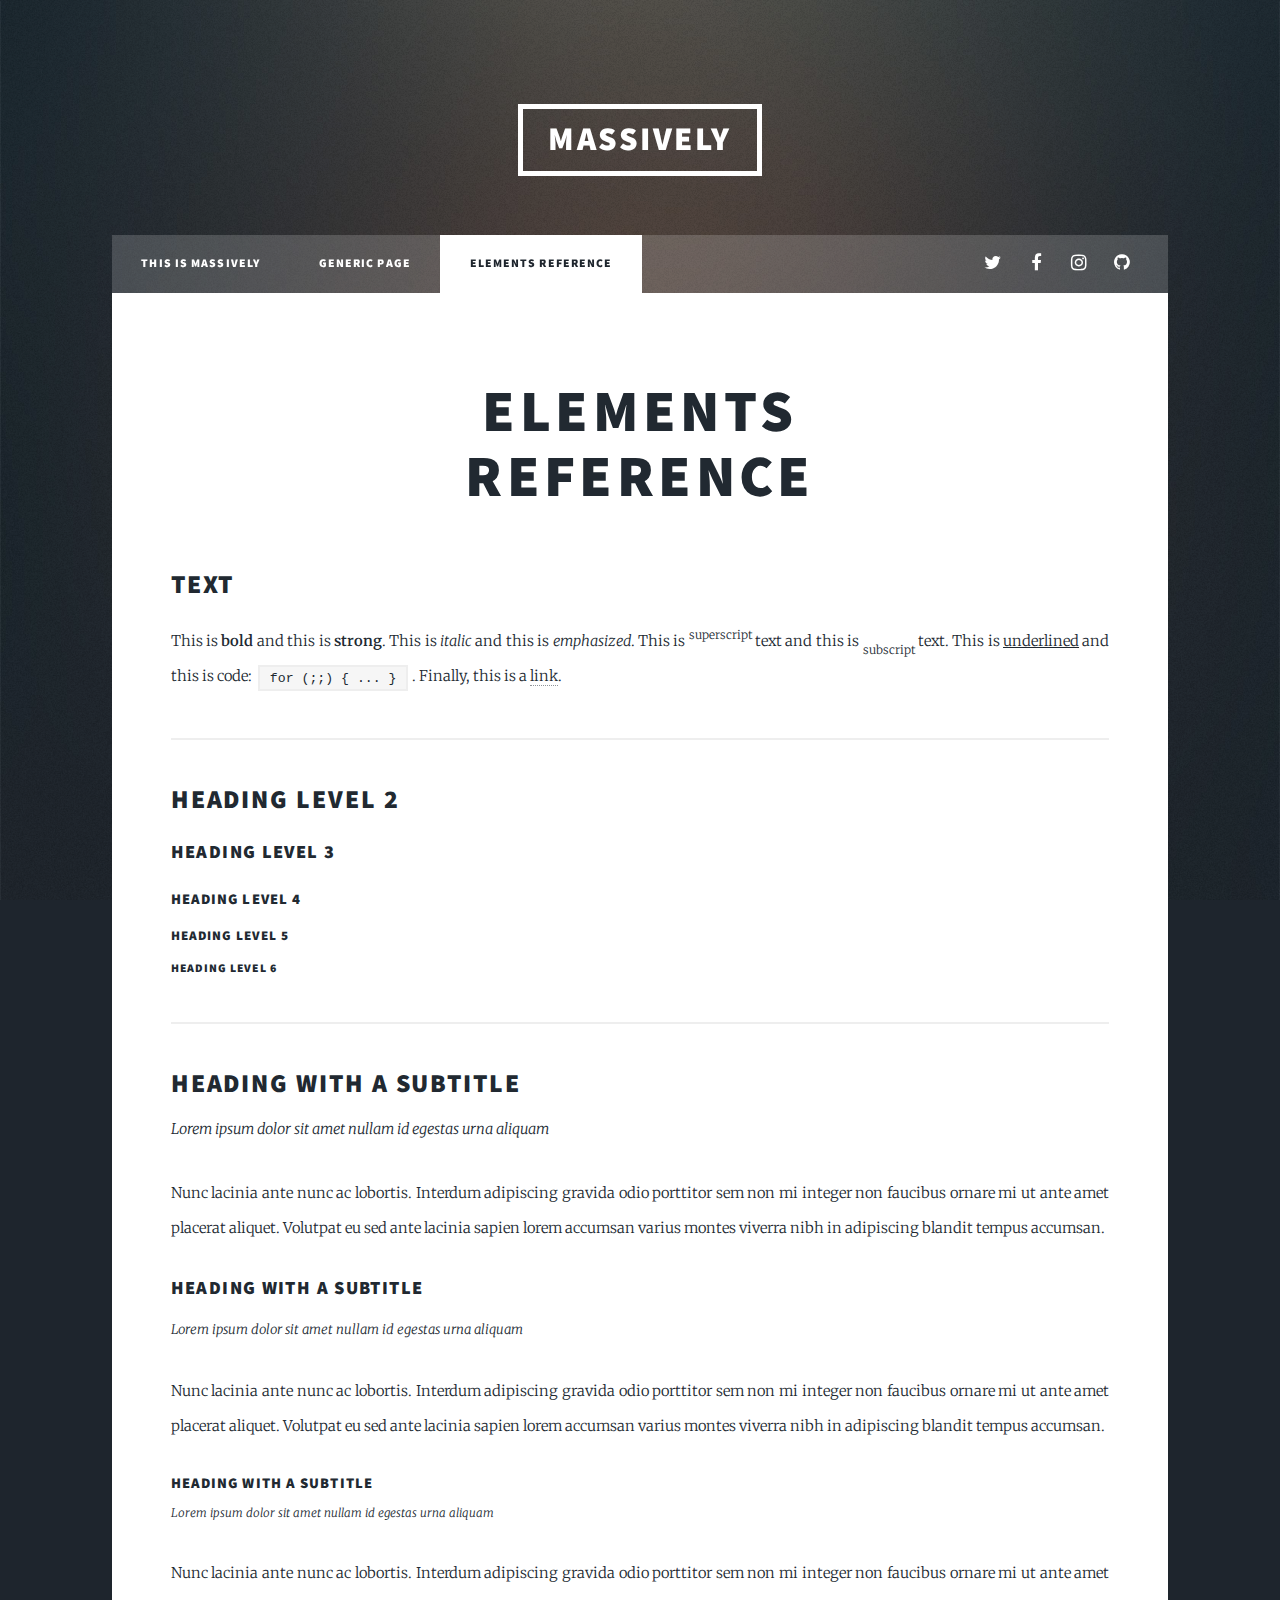
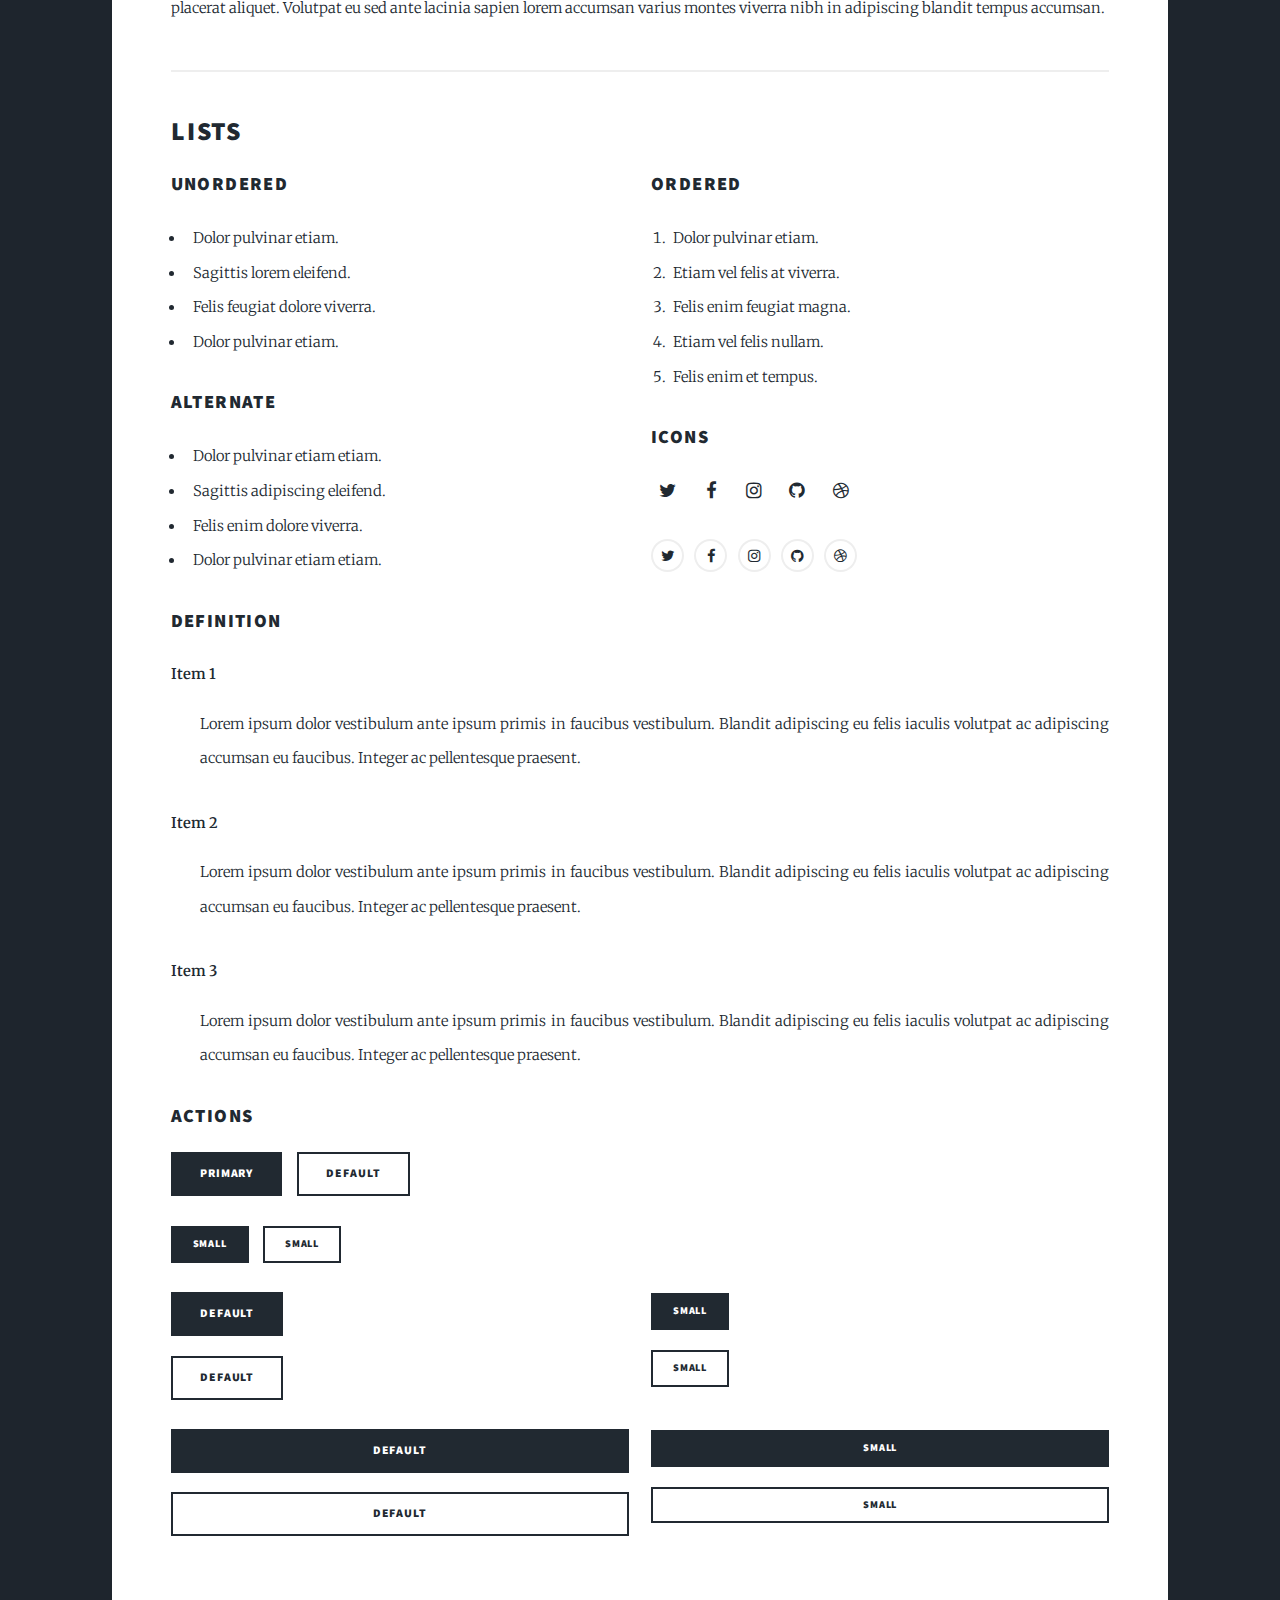
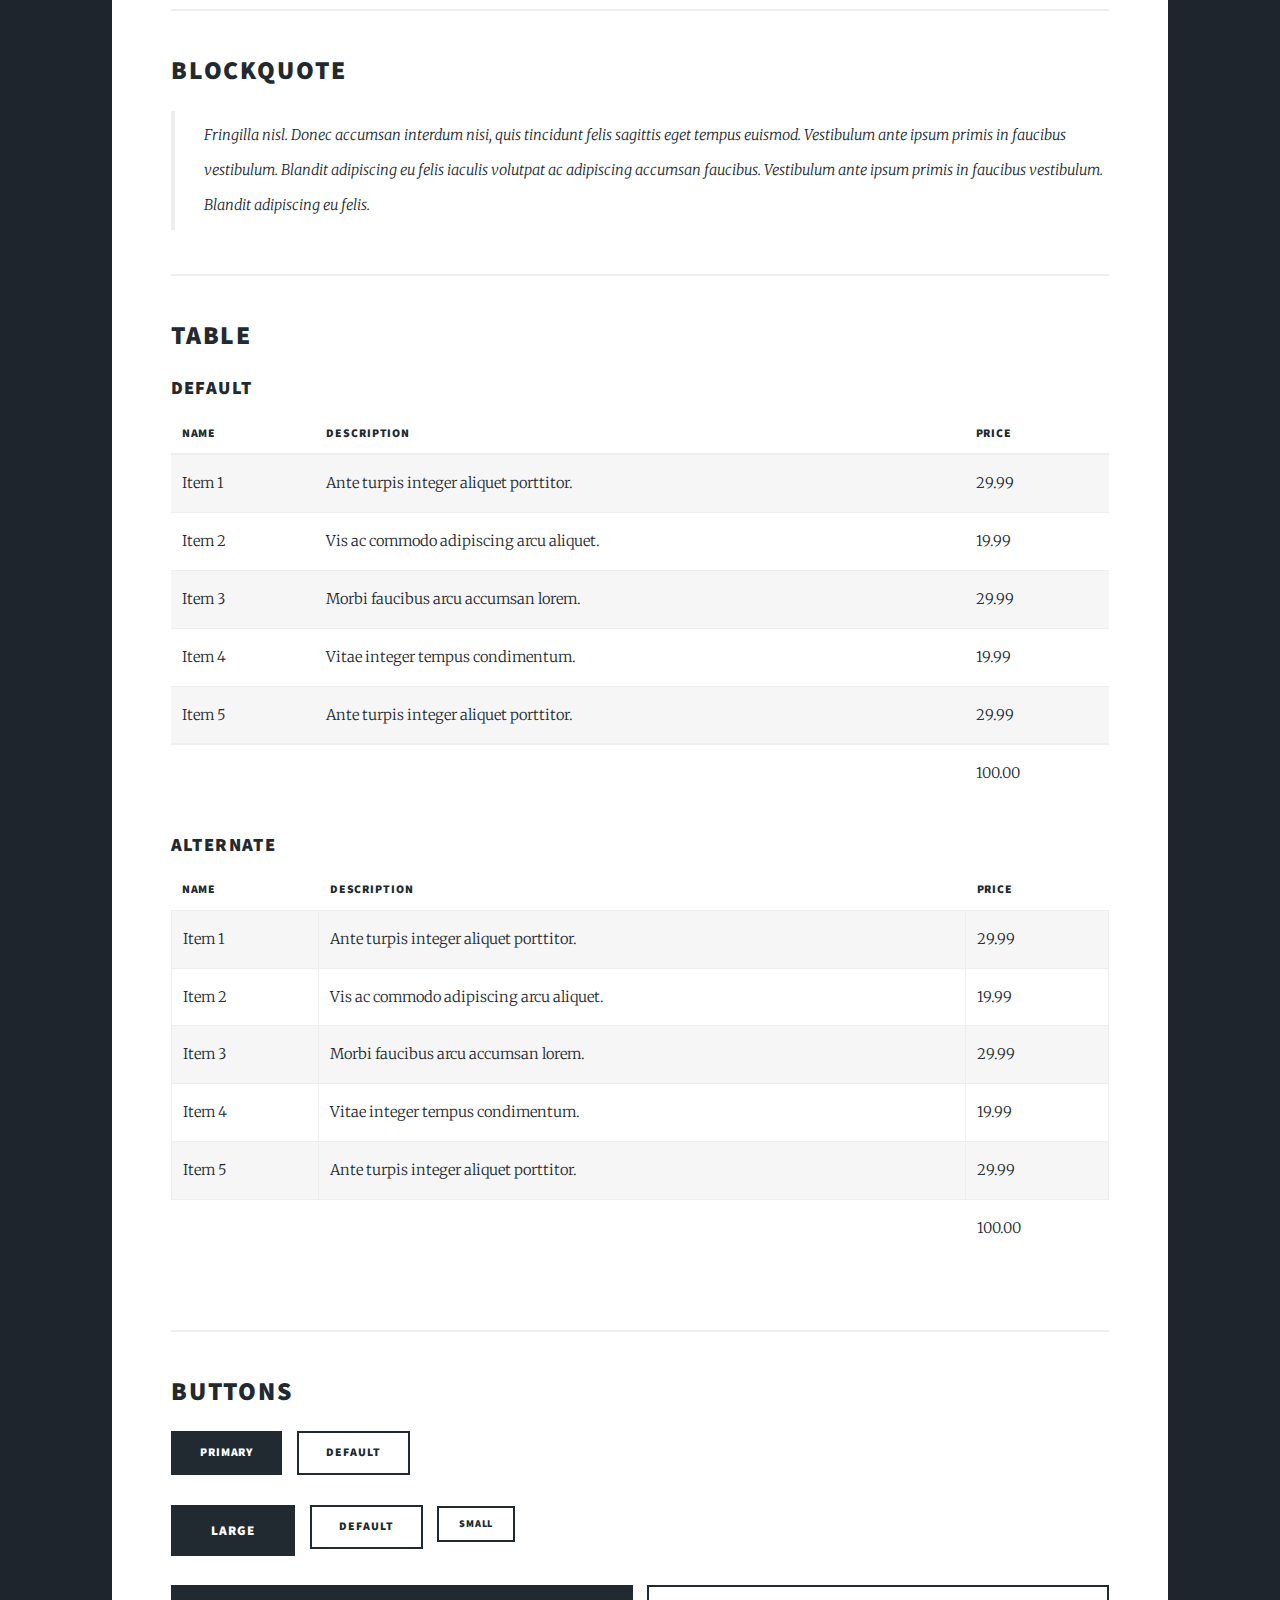
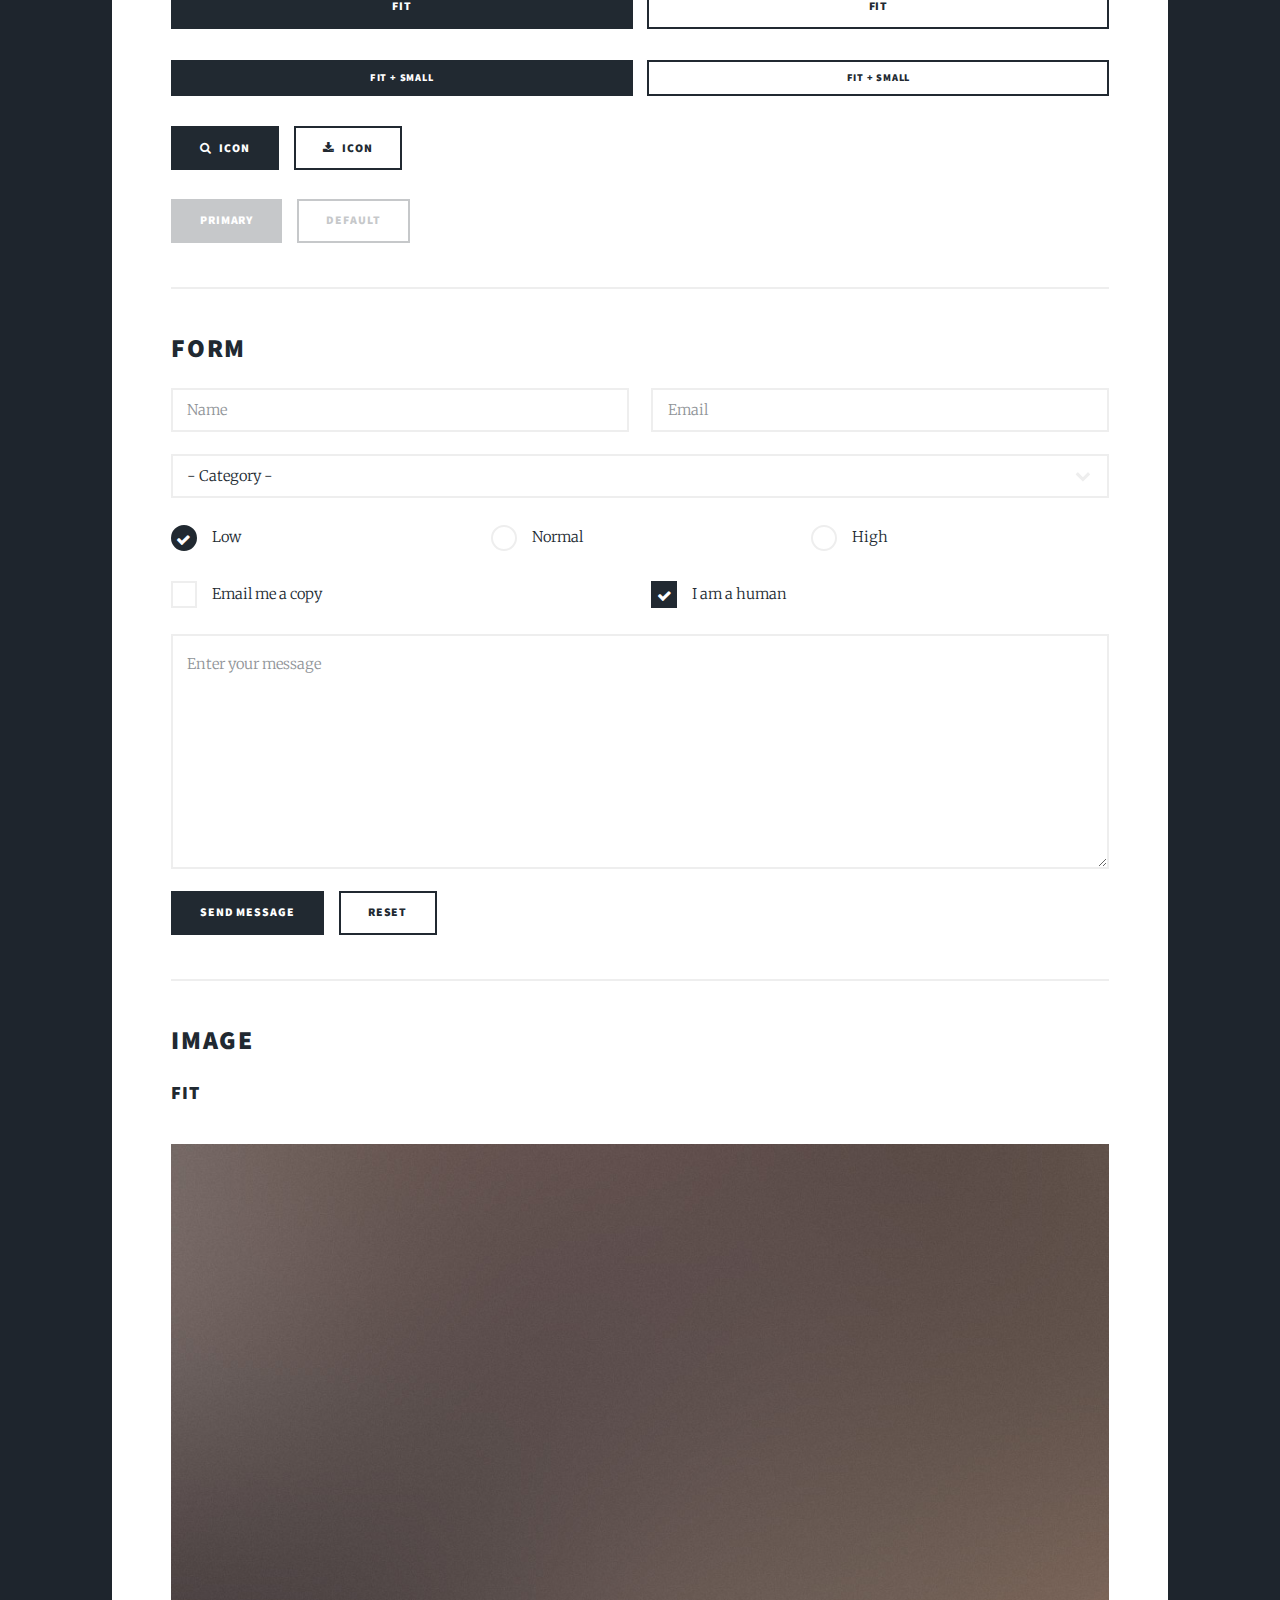
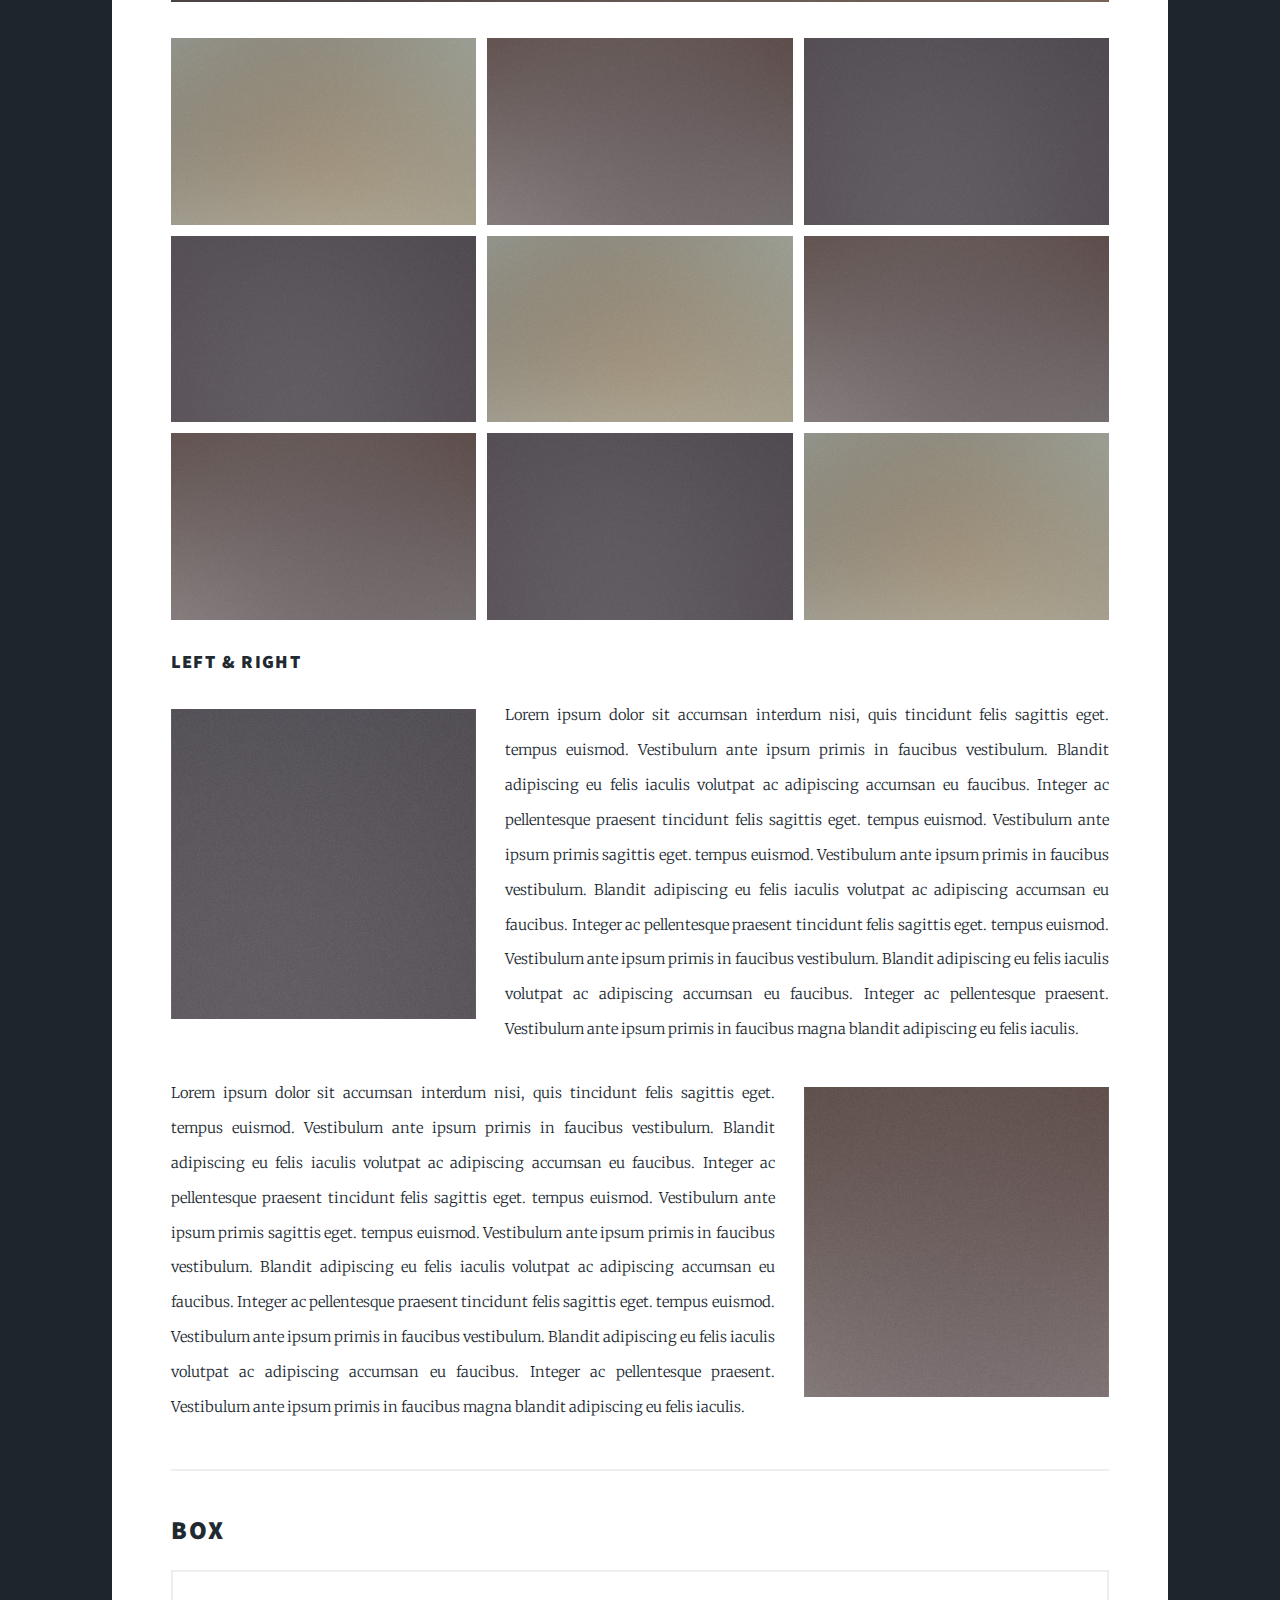
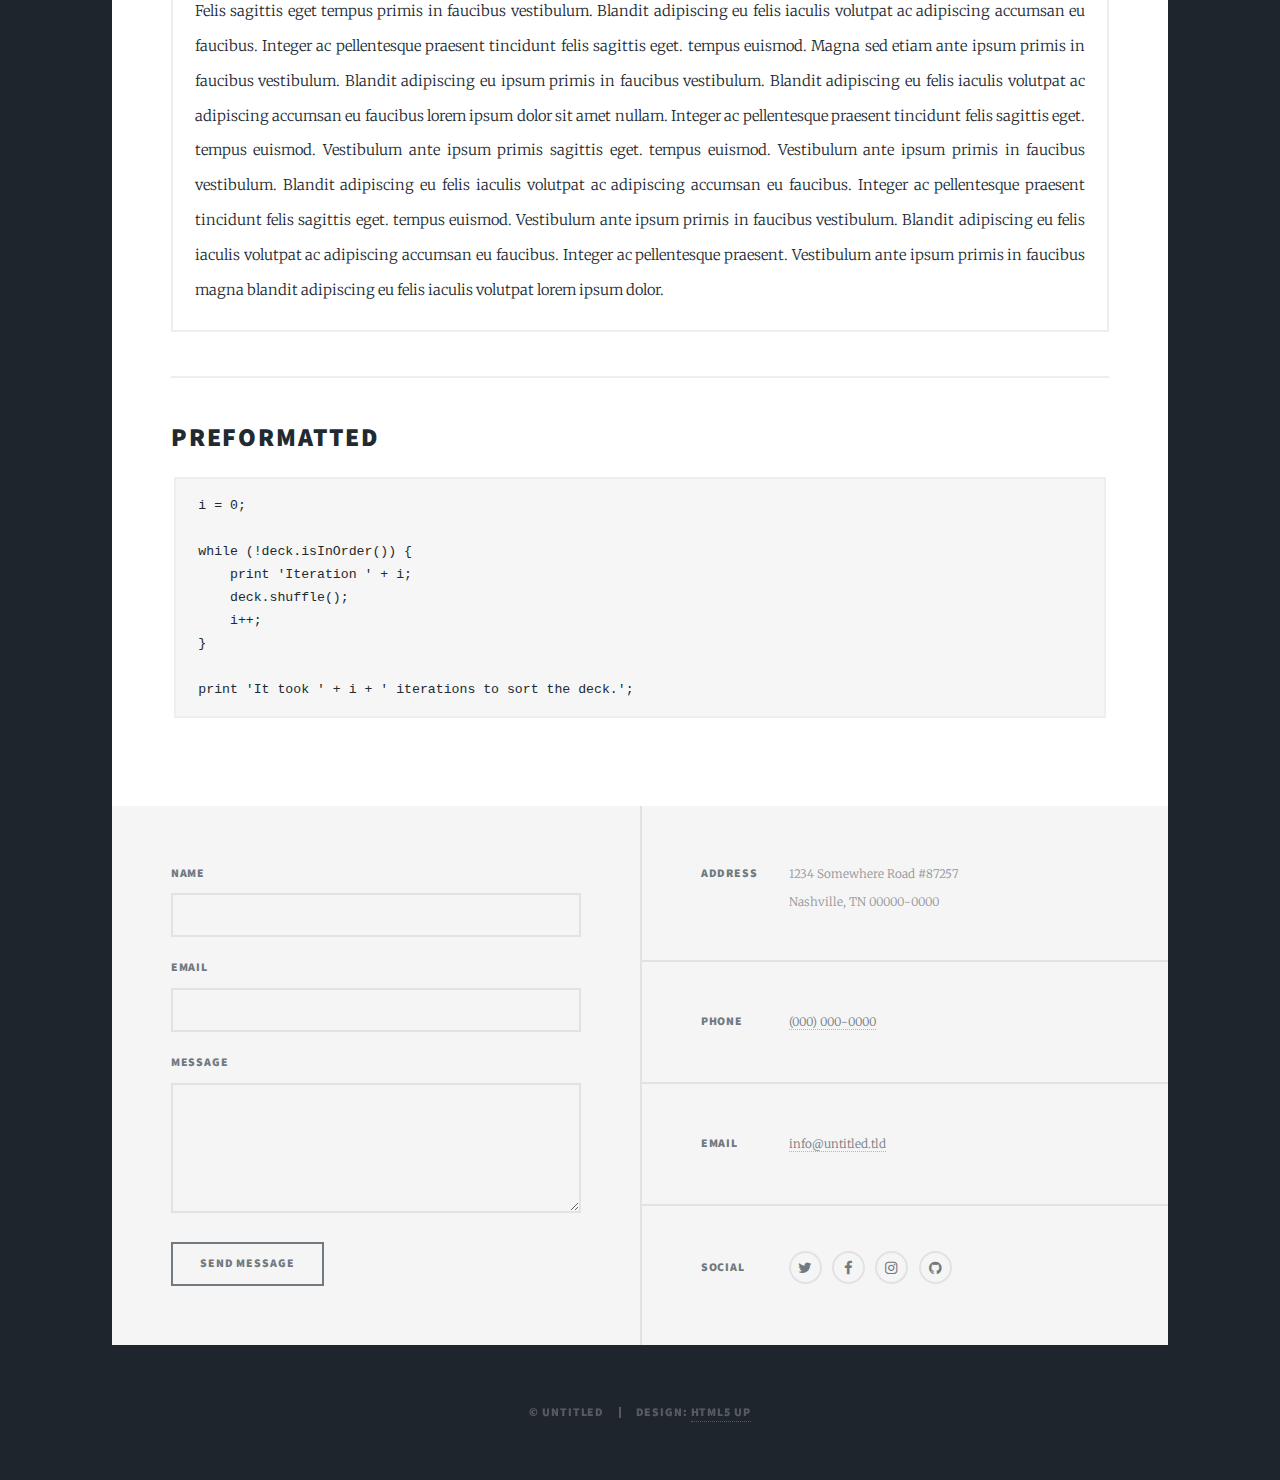
==== elements.html @ 12ef37c5 "Added template from html5up.net, removed unnecessary files." ====
<!DOCTYPE HTML>
<!--
	Massively by HTML5 UP
	html5up.net | @ajlkn
	Free for personal and commercial use under the CCA 3.0 license (html5up.net/license)
-->
<html>
	<head>
		<title>Elements Reference - Massively by HTML5 UP</title>
		<meta charset="utf-8" />
		<meta name="viewport" content="width=device-width, initial-scale=1, user-scalable=no" />
		<link rel="stylesheet" href="assets/css/main.css" />
		<noscript><link rel="stylesheet" href="assets/css/noscript.css" /></noscript>
	</head>
	<body class="is-preload">

		<!-- Wrapper -->
			<div id="wrapper">

				<!-- Header -->
					<header id="header">
						<a href="index.html" class="logo">Massively</a>
					</header>

				<!-- Nav -->
					<nav id="nav">
						<ul class="links">
							<li><a href="index.html">This is Massively</a></li>
							<li><a href="generic.html">Generic Page</a></li>
							<li class="active"><a href="elements.html">Elements Reference</a></li>
						</ul>
						<ul class="icons">
							<li><a href="#" class="icon fa-twitter"><span class="label">Twitter</span></a></li>
							<li><a href="#" class="icon fa-facebook"><span class="label">Facebook</span></a></li>
							<li><a href="#" class="icon fa-instagram"><span class="label">Instagram</span></a></li>
							<li><a href="#" class="icon fa-github"><span class="label">GitHub</span></a></li>
						</ul>
					</nav>

				<!-- Main -->
					<div id="main">

						<!-- Post -->
							<section class="post">
								<header class="major">
									<h1>Elements<br />
									Reference</h1>
								</header>

								<!-- Text stuff -->
									<h2>Text</h2>
									<p>This is <b>bold</b> and this is <strong>strong</strong>. This is <i>italic</i> and this is <em>emphasized</em>.
									This is <sup>superscript</sup> text and this is <sub>subscript</sub> text.
									This is <u>underlined</u> and this is code: <code>for (;;) { ... }</code>.
									Finally, this is a <a href="#">link</a>.</p>
									<hr />
									<h2>Heading Level 2</h2>
									<h3>Heading Level 3</h3>
									<h4>Heading Level 4</h4>
									<h5>Heading Level 5</h5>
									<h6>Heading Level 6</h6>
									<hr />
									<header>
										<h2>Heading with a Subtitle</h2>
										<p>Lorem ipsum dolor sit amet nullam id egestas urna aliquam</p>
									</header>
									<p>Nunc lacinia ante nunc ac lobortis. Interdum adipiscing gravida odio porttitor sem non mi integer non faucibus ornare mi ut ante amet placerat aliquet. Volutpat eu sed ante lacinia sapien lorem accumsan varius montes viverra nibh in adipiscing blandit tempus accumsan.</p>
									<header>
										<h3>Heading with a Subtitle</h3>
										<p>Lorem ipsum dolor sit amet nullam id egestas urna aliquam</p>
									</header>
									<p>Nunc lacinia ante nunc ac lobortis. Interdum adipiscing gravida odio porttitor sem non mi integer non faucibus ornare mi ut ante amet placerat aliquet. Volutpat eu sed ante lacinia sapien lorem accumsan varius montes viverra nibh in adipiscing blandit tempus accumsan.</p>
									<header>
										<h4>Heading with a Subtitle</h4>
										<p>Lorem ipsum dolor sit amet nullam id egestas urna aliquam</p>
									</header>
									<p>Nunc lacinia ante nunc ac lobortis. Interdum adipiscing gravida odio porttitor sem non mi integer non faucibus ornare mi ut ante amet placerat aliquet. Volutpat eu sed ante lacinia sapien lorem accumsan varius montes viverra nibh in adipiscing blandit tempus accumsan.</p>

									<hr />

								<!-- Lists -->
									<h2>Lists</h2>
									<div class="row">
										<div class="col-6 col-12-small">

											<h3>Unordered</h3>
											<ul>
												<li>Dolor pulvinar etiam.</li>
												<li>Sagittis lorem eleifend.</li>
												<li>Felis feugiat dolore viverra.</li>
												<li>Dolor pulvinar etiam.</li>
											</ul>

											<h3>Alternate</h3>
											<ul class="alt">
												<li>Dolor pulvinar etiam etiam.</li>
												<li>Sagittis adipiscing eleifend.</li>
												<li>Felis enim dolore viverra.</li>
												<li>Dolor pulvinar etiam etiam.</li>
											</ul>

										</div>
										<div class="col-6 col-12-small">

											<h3>Ordered</h3>
											<ol>
												<li>Dolor pulvinar etiam.</li>
												<li>Etiam vel felis at viverra.</li>
												<li>Felis enim feugiat magna.</li>
												<li>Etiam vel felis nullam.</li>
												<li>Felis enim et tempus.</li>
											</ol>

											<h3>Icons</h3>
											<ul class="icons">
												<li><a href="#" class="icon fa-twitter"><span class="label">Twitter</span></a></li>
												<li><a href="#" class="icon fa-facebook"><span class="label">Facebook</span></a></li>
												<li><a href="#" class="icon fa-instagram"><span class="label">Instagram</span></a></li>
												<li><a href="#" class="icon fa-github"><span class="label">Github</span></a></li>
												<li><a href="#" class="icon fa-dribbble"><span class="label">Dribbble</span></a></li>
											</ul>
											<ul class="icons alt">
												<li><a href="#" class="icon alt fa-twitter"><span class="label">Twitter</span></a></li>
												<li><a href="#" class="icon alt fa-facebook"><span class="label">Facebook</span></a></li>
												<li><a href="#" class="icon alt fa-instagram"><span class="label">Instagram</span></a></li>
												<li><a href="#" class="icon alt fa-github"><span class="label">Github</span></a></li>
												<li><a href="#" class="icon alt fa-dribbble"><span class="label">Dribbble</span></a></li>
											</ul>

										</div>
									</div>
									<h3>Definition</h3>
									<dl>
										<dt>Item 1</dt>
										<dd>
											<p>Lorem ipsum dolor vestibulum ante ipsum primis in faucibus vestibulum. Blandit adipiscing eu felis iaculis volutpat ac adipiscing accumsan eu faucibus. Integer ac pellentesque praesent.</p>
										</dd>
										<dt>Item 2</dt>
										<dd>
											<p>Lorem ipsum dolor vestibulum ante ipsum primis in faucibus vestibulum. Blandit adipiscing eu felis iaculis volutpat ac adipiscing accumsan eu faucibus. Integer ac pellentesque praesent.</p>
										</dd>
										<dt>Item 3</dt>
										<dd>
											<p>Lorem ipsum dolor vestibulum ante ipsum primis in faucibus vestibulum. Blandit adipiscing eu felis iaculis volutpat ac adipiscing accumsan eu faucibus. Integer ac pellentesque praesent.</p>
										</dd>
									</dl>

									<h3>Actions</h3>
									<ul class="actions">
										<li><a href="#" class="button primary">Primary</a></li>
										<li><a href="#" class="button">Default</a></li>
									</ul>
									<ul class="actions small">
										<li><a href="#" class="button primary small">Small</a></li>
										<li><a href="#" class="button small">Small</a></li>
									</ul>
									<div class="row">
										<div class="col-6 col-12-small">
											<ul class="actions stacked">
												<li><a href="#" class="button primary">Default</a></li>
												<li><a href="#" class="button">Default</a></li>
											</ul>
										</div>
										<div class="col-6 col-12-small">
											<ul class="actions stacked">
												<li><a href="#" class="button primary small">Small</a></li>
												<li><a href="#" class="button small">Small</a></li>
											</ul>
										</div>
									</div>
									<div class="row">
										<div class="col-6 col-12-small">
											<ul class="actions stacked">
												<li><a href="#" class="button primary fit">Default</a></li>
												<li><a href="#" class="button fit">Default</a></li>
											</ul>
										</div>
										<div class="col-6 col-12-small">
											<ul class="actions stacked">
												<li><a href="#" class="button primary small fit">Small</a></li>
												<li><a href="#" class="button small fit">Small</a></li>
											</ul>
										</div>
									</div>

									<hr />

								<!-- Blockquote -->
									<h2>Blockquote</h2>
									<blockquote>Fringilla nisl. Donec accumsan interdum nisi, quis tincidunt felis sagittis eget tempus euismod. Vestibulum ante ipsum primis in faucibus vestibulum. Blandit adipiscing eu felis iaculis volutpat ac adipiscing accumsan faucibus. Vestibulum ante ipsum primis in faucibus vestibulum. Blandit adipiscing eu felis.</blockquote>

									<hr />

								<!-- Table -->
									<h2>Table</h2>

									<h3>Default</h3>
									<div class="table-wrapper">
										<table>
											<thead>
												<tr>
													<th>Name</th>
													<th>Description</th>
													<th>Price</th>
												</tr>
											</thead>
											<tbody>
												<tr>
													<td>Item 1</td>
													<td>Ante turpis integer aliquet porttitor.</td>
													<td>29.99</td>
												</tr>
												<tr>
													<td>Item 2</td>
													<td>Vis ac commodo adipiscing arcu aliquet.</td>
													<td>19.99</td>
												</tr>
												<tr>
													<td>Item 3</td>
													<td> Morbi faucibus arcu accumsan lorem.</td>
													<td>29.99</td>
												</tr>
												<tr>
													<td>Item 4</td>
													<td>Vitae integer tempus condimentum.</td>
													<td>19.99</td>
												</tr>
												<tr>
													<td>Item 5</td>
													<td>Ante turpis integer aliquet porttitor.</td>
													<td>29.99</td>
												</tr>
											</tbody>
											<tfoot>
												<tr>
													<td colspan="2"></td>
													<td>100.00</td>
												</tr>
											</tfoot>
										</table>
									</div>

									<h3>Alternate</h3>
									<div class="table-wrapper">
										<table class="alt">
											<thead>
												<tr>
													<th>Name</th>
													<th>Description</th>
													<th>Price</th>
												</tr>
											</thead>
											<tbody>
												<tr>
													<td>Item 1</td>
													<td>Ante turpis integer aliquet porttitor.</td>
													<td>29.99</td>
												</tr>
												<tr>
													<td>Item 2</td>
													<td>Vis ac commodo adipiscing arcu aliquet.</td>
													<td>19.99</td>
												</tr>
												<tr>
													<td>Item 3</td>
													<td> Morbi faucibus arcu accumsan lorem.</td>
													<td>29.99</td>
												</tr>
												<tr>
													<td>Item 4</td>
													<td>Vitae integer tempus condimentum.</td>
													<td>19.99</td>
												</tr>
												<tr>
													<td>Item 5</td>
													<td>Ante turpis integer aliquet porttitor.</td>
													<td>29.99</td>
												</tr>
											</tbody>
											<tfoot>
												<tr>
													<td colspan="2"></td>
													<td>100.00</td>
												</tr>
											</tfoot>
										</table>
									</div>

									<hr />

								<!-- Buttons -->
									<h2>Buttons</h2>
									<ul class="actions">
										<li><a href="#" class="button primary">Primary</a></li>
										<li><a href="#" class="button">Default</a></li>
									</ul>
									<ul class="actions">
										<li><a href="#" class="button primary large">Large</a></li>
										<li><a href="#" class="button">Default</a></li>
										<li><a href="#" class="button small">Small</a></li>
									</ul>
									<ul class="actions fit">
										<li><a href="#" class="button primary fit">Fit</a></li>
										<li><a href="#" class="button fit">Fit</a></li>
									</ul>
									<ul class="actions fit small">
										<li><a href="#" class="button primary fit small">Fit + Small</a></li>
										<li><a href="#" class="button fit small">Fit + Small</a></li>
									</ul>
									<ul class="actions">
										<li><a href="#" class="button primary icon fa-search">Icon</a></li>
										<li><a href="#" class="button icon fa-download">Icon</a></li>
									</ul>
									<ul class="actions">
										<li><span class="button primary disabled">Primary</span></li>
										<li><span class="button disabled">Default</span></li>
									</ul>

									<hr />

								<!-- Form -->
									<h2>Form</h2>

									<form method="post" action="#">
										<div class="row gtr-uniform">
											<div class="col-6 col-12-xsmall">
												<input type="text" name="demo-name" id="demo-name" value="" placeholder="Name" />
											</div>
											<div class="col-6 col-12-xsmall">
												<input type="email" name="demo-email" id="demo-email" value="" placeholder="Email" />
											</div>
											<!-- Break -->
											<div class="col-12">
												<select name="demo-category" id="demo-category">
													<option value="">- Category -</option>
													<option value="1">Manufacturing</option>
													<option value="1">Shipping</option>
													<option value="1">Administration</option>
													<option value="1">Human Resources</option>
												</select>
											</div>
											<!-- Break -->
											<div class="col-4 col-12-small">
												<input type="radio" id="demo-priority-low" name="demo-priority" checked>
												<label for="demo-priority-low">Low</label>
											</div>
											<div class="col-4 col-12-small">
												<input type="radio" id="demo-priority-normal" name="demo-priority">
												<label for="demo-priority-normal">Normal</label>
											</div>
											<div class="col-4 col-12-small">
												<input type="radio" id="demo-priority-high" name="demo-priority">
												<label for="demo-priority-high">High</label>
											</div>
											<!-- Break -->
											<div class="col-6 col-12-small">
												<input type="checkbox" id="demo-copy" name="demo-copy">
												<label for="demo-copy">Email me a copy</label>
											</div>
											<div class="col-6 col-12-small">
												<input type="checkbox" id="demo-human" name="demo-human" checked>
												<label for="demo-human">I am a human</label>
											</div>
											<!-- Break -->
											<div class="col-12">
												<textarea name="demo-message" id="demo-message" placeholder="Enter your message" rows="6"></textarea>
											</div>
											<!-- Break -->
											<div class="col-12">
												<ul class="actions">
													<li><input type="submit" value="Send Message" class="primary" /></li>
													<li><input type="reset" value="Reset" /></li>
												</ul>
											</div>
										</div>
									</form>

									<hr />

								<!-- Image -->
									<h2>Image</h2>

									<h3>Fit</h3>
									<span class="image fit"><img src="images/pic01.jpg" alt="" /></span>
									<div class="box alt">
										<div class="row gtr-50 gtr-uniform">
											<div class="col-4"><span class="image fit"><img src="images/pic02.jpg" alt="" /></span></div>
											<div class="col-4"><span class="image fit"><img src="images/pic03.jpg" alt="" /></span></div>
											<div class="col-4"><span class="image fit"><img src="images/pic04.jpg" alt="" /></span></div>
											<!-- Break -->
											<div class="col-4"><span class="image fit"><img src="images/pic04.jpg" alt="" /></span></div>
											<div class="col-4"><span class="image fit"><img src="images/pic02.jpg" alt="" /></span></div>
											<div class="col-4"><span class="image fit"><img src="images/pic03.jpg" alt="" /></span></div>
											<!-- Break -->
											<div class="col-4"><span class="image fit"><img src="images/pic03.jpg" alt="" /></span></div>
											<div class="col-4"><span class="image fit"><img src="images/pic04.jpg" alt="" /></span></div>
											<div class="col-4"><span class="image fit"><img src="images/pic02.jpg" alt="" /></span></div>
										</div>
									</div>

									<h3>Left &amp; Right</h3>
									<p><span class="image left"><img src="images/pic08.jpg" alt="" /></span>Lorem ipsum dolor sit accumsan interdum nisi, quis tincidunt felis sagittis eget. tempus euismod. Vestibulum ante ipsum primis in faucibus vestibulum. Blandit adipiscing eu felis iaculis volutpat ac adipiscing accumsan eu faucibus. Integer ac pellentesque praesent tincidunt felis sagittis eget. tempus euismod. Vestibulum ante ipsum primis sagittis eget. tempus euismod. Vestibulum ante ipsum primis in faucibus vestibulum. Blandit adipiscing eu felis iaculis volutpat ac adipiscing accumsan eu faucibus. Integer ac pellentesque praesent tincidunt felis sagittis eget. tempus euismod. Vestibulum ante ipsum primis in faucibus vestibulum. Blandit adipiscing eu felis iaculis volutpat ac adipiscing accumsan eu faucibus. Integer ac pellentesque praesent. Vestibulum ante ipsum primis in faucibus magna blandit adipiscing eu felis iaculis.</p>
									<p><span class="image right"><img src="images/pic09.jpg" alt="" /></span>Lorem ipsum dolor sit accumsan interdum nisi, quis tincidunt felis sagittis eget. tempus euismod. Vestibulum ante ipsum primis in faucibus vestibulum. Blandit adipiscing eu felis iaculis volutpat ac adipiscing accumsan eu faucibus. Integer ac pellentesque praesent tincidunt felis sagittis eget. tempus euismod. Vestibulum ante ipsum primis sagittis eget. tempus euismod. Vestibulum ante ipsum primis in faucibus vestibulum. Blandit adipiscing eu felis iaculis volutpat ac adipiscing accumsan eu faucibus. Integer ac pellentesque praesent tincidunt felis sagittis eget. tempus euismod. Vestibulum ante ipsum primis in faucibus vestibulum. Blandit adipiscing eu felis iaculis volutpat ac adipiscing accumsan eu faucibus. Integer ac pellentesque praesent. Vestibulum ante ipsum primis in faucibus magna blandit adipiscing eu felis iaculis.</p>

									<hr />

								<!-- Box -->
									<h2>Box</h2>
									<div class="box">
										<p>Felis sagittis eget tempus primis in faucibus vestibulum. Blandit adipiscing eu felis iaculis volutpat ac adipiscing accumsan eu faucibus. Integer ac pellentesque praesent tincidunt felis sagittis eget. tempus euismod. Magna sed etiam ante ipsum primis in faucibus vestibulum. Blandit adipiscing eu ipsum primis in faucibus vestibulum. Blandit adipiscing eu felis iaculis volutpat ac adipiscing accumsan eu faucibus lorem ipsum dolor sit amet nullam. Integer ac pellentesque praesent tincidunt felis sagittis eget. tempus euismod. Vestibulum ante ipsum primis sagittis eget. tempus euismod. Vestibulum ante ipsum primis in faucibus vestibulum. Blandit adipiscing eu felis iaculis volutpat ac adipiscing accumsan eu faucibus. Integer ac pellentesque praesent tincidunt felis sagittis eget. tempus euismod. Vestibulum ante ipsum primis in faucibus vestibulum. Blandit adipiscing eu felis iaculis volutpat ac adipiscing accumsan eu faucibus. Integer ac pellentesque praesent. Vestibulum ante ipsum primis in faucibus magna blandit adipiscing eu felis iaculis volutpat lorem ipsum dolor.</p>
									</div>

									<hr />

								<!-- Preformatted Code -->
									<h2>Preformatted</h2>
									<pre><code>i = 0;

while (!deck.isInOrder()) {
    print 'Iteration ' + i;
    deck.shuffle();
    i++;
}

print 'It took ' + i + ' iterations to sort the deck.';
</code></pre>

							</section>

					</div>

				<!-- Footer -->
					<footer id="footer">
						<section>
							<form method="post" action="#">
								<div class="fields">
									<div class="field">
										<label for="name">Name</label>
										<input type="text" name="name" id="name" />
									</div>
									<div class="field">
										<label for="email">Email</label>
										<input type="text" name="email" id="email" />
									</div>
									<div class="field">
										<label for="message">Message</label>
										<textarea name="message" id="message" rows="3"></textarea>
									</div>
								</div>
								<ul class="actions">
									<li><input type="submit" value="Send Message" /></li>
								</ul>
							</form>
						</section>
						<section class="split contact">
							<section class="alt">
								<h3>Address</h3>
								<p>1234 Somewhere Road #87257<br />
								Nashville, TN 00000-0000</p>
							</section>
							<section>
								<h3>Phone</h3>
								<p><a href="#">(000) 000-0000</a></p>
							</section>
							<section>
								<h3>Email</h3>
								<p><a href="#">info@untitled.tld</a></p>
							</section>
							<section>
								<h3>Social</h3>
								<ul class="icons alt">
									<li><a href="#" class="icon alt fa-twitter"><span class="label">Twitter</span></a></li>
									<li><a href="#" class="icon alt fa-facebook"><span class="label">Facebook</span></a></li>
									<li><a href="#" class="icon alt fa-instagram"><span class="label">Instagram</span></a></li>
									<li><a href="#" class="icon alt fa-github"><span class="label">GitHub</span></a></li>
								</ul>
							</section>
						</section>
					</footer>

				<!-- Copyright -->
					<div id="copyright">
						<ul><li>&copy; Untitled</li><li>Design: <a href="https://html5up.net">HTML5 UP</a></li></ul>
					</div>

			</div>

		<!-- Scripts -->
			<script src="assets/js/jquery.min.js"></script>
			<script src="assets/js/jquery.scrollex.min.js"></script>
			<script src="assets/js/jquery.scrolly.min.js"></script>
			<script src="assets/js/browser.min.js"></script>
			<script src="assets/js/breakpoints.min.js"></script>
			<script src="assets/js/util.js"></script>
			<script src="assets/js/main.js"></script>

	</body>
</html>
---- assets/css/main.css ----
@import url(font-awesome.min.css);
@import url("https://fonts.googleapis.com/css?family=Merriweather:300,700,300italic,700italic|Source+Sans+Pro:900");

/*
	Massively by HTML5 UP
	html5up.net | @ajlkn
	Free for personal and commercial use under the CCA 3.0 license (html5up.net/license)
*/

html, body, div, span, applet, object,
iframe, h1, h2, h3, h4, h5, h6, p, blockquote,
pre, a, abbr, acronym, address, big, cite,
code, del, dfn, em, img, ins, kbd, q, s, samp,
small, strike, strong, sub, sup, tt, var, b,
u, i, center, dl, dt, dd, ol, ul, li, fieldset,
form, label, legend, table, caption, tbody,
tfoot, thead, tr, th, td, article, aside,
canvas, details, embed, figure, figcaption,
footer, header, hgroup, menu, nav, output, ruby,
section, summary, time, mark, audio, video {
	margin: 0;
	padding: 0;
	border: 0;
	font-size: 100%;
	font: inherit;
	vertical-align: baseline;}

article, aside, details, figcaption, figure,
footer, header, hgroup, menu, nav, section {
	display: block;}

body {
	line-height: 1;
}

ol, ul {
	list-style: none;
}

blockquote, q {
	quotes: none;
}

	blockquote:before, blockquote:after, q:before, q:after {
		content: '';
		content: none;
	}

table {
	border-collapse: collapse;
	border-spacing: 0;
}

body {
	-webkit-text-size-adjust: none;
}

mark {
	background-color: transparent;
	color: inherit;
}

input::-moz-focus-inner {
	border: 0;
	padding: 0;
}

input, select, textarea {
	-moz-appearance: none;
	-webkit-appearance: none;
	-ms-appearance: none;
	appearance: none;
}

/* Basic */

	@-ms-viewport {
		width: device-width;
	}

	body {
		-ms-overflow-style: scrollbar;
	}

	@media screen and (max-width: 480px) {

		html, body {
			min-width: 320px;
		}

	}

	html {
		box-sizing: border-box;
	}

	*, *:before, *:after {
		box-sizing: inherit;
	}

	body {
		background-color: #1e252d;
	}

		body.is-preload *, body.is-preload *:before, body.is-preload *:after {
			-moz-animation: none !important;
			-webkit-animation: none !important;
			-ms-animation: none !important;
			animation: none !important;
			-moz-transition: none !important;
			-webkit-transition: none !important;
			-ms-transition: none !important;
			transition: none !important;
		}

/* Type */

	html {
		font-size: 16pt;
	}

		@media screen and (max-width: 1680px) {

			html {
				font-size: 12pt;
			}

		}

		@media screen and (max-width: 1280px) {

			html {
				font-size: 11pt;
			}

		}

		@media screen and (max-width: 360px) {

			html {
				font-size: 10pt;
			}

		}

	body {
		color: #212931;
	}

	body, input, select, textarea {
		font-family: "Merriweather", Georgia, serif;
		font-weight: 300;
		font-size: 1rem;
		line-height: 2.375;
	}

	a {
		-moz-transition: color 0.2s ease-in-out, background-color 0.2s ease-in-out, border-color 0.2s ease-in-out, box-shadow 0.2s ease-in-out;
		-webkit-transition: color 0.2s ease-in-out, background-color 0.2s ease-in-out, border-color 0.2s ease-in-out, box-shadow 0.2s ease-in-out;
		-ms-transition: color 0.2s ease-in-out, background-color 0.2s ease-in-out, border-color 0.2s ease-in-out, box-shadow 0.2s ease-in-out;
		transition: color 0.2s ease-in-out, background-color 0.2s ease-in-out, border-color 0.2s ease-in-out, box-shadow 0.2s ease-in-out;
		border-bottom: dotted 1px;
		text-decoration: none;
	}

		a:hover {
			border-bottom-color: transparent;
		}

	strong, b {
		font-weight: 600;
	}

	em, i {
		font-style: italic;
	}

	p {
		text-align: justify;
		margin: 0 0 2rem 0;
	}

	h1, h2, h3, h4, h5, h6 {
		font-family: "Source Sans Pro", Helvetica, sans-serif;
		font-weight: 900;
		line-height: 1.5;
		letter-spacing: 0.075em;
		text-transform: uppercase;
		margin: 0 0 1rem 0;
	}

		h1 a, h2 a, h3 a, h4 a, h5 a, h6 a {
			border-bottom: 0;
			color: inherit;
			text-decoration: none;
		}

	h1 {
		font-size: 4rem;
		line-height: 1.1;
		margin: 0 0 2rem 0;
	}

	h2 {
		font-size: 1.75rem;
		line-height: 1.3;
		margin: 0 0 1.5rem 0;
	}

	h3 {
		font-size: 1.25rem;
		margin: 0 0 1.5rem 0;
	}

	h4 {
		font-size: 1rem;
	}

	h5 {
		font-size: 0.9rem;
	}

	h6 {
		font-size: 0.8rem;
	}

	sub {
		font-size: 0.8rem;
		position: relative;
		top: 0.5rem;
	}

	sup {
		font-size: 0.8rem;
		position: relative;
		top: -0.5rem;
	}

	blockquote {
		border-left: solid 4px;
		font-style: italic;
		margin: 0 0 2rem 0;
		padding: 0.5rem 0 0.5rem 2rem;
	}

	code {
		border: solid 2px;
		font-family: "Courier New", monospace;
		font-size: 0.9rem;
		margin: 0 0.25rem;
		padding: 0.25rem 0.65rem;
	}

	pre {
		-webkit-overflow-scrolling: touch;
		font-family: "Courier New", monospace;
		font-size: 0.9rem;
		margin: 0 0 2rem 0;
	}

		pre code {
			display: block;
			line-height: 1.75;
			padding: 1rem 1.5rem;
			overflow-x: auto;
		}

	hr {
		border: 0;
		border-bottom: solid 2px;
		margin: 3rem 0;
	}

		hr.major {
			margin: 5rem 0;
		}

	.align-left {
		text-align: left;
	}

	.align-center {
		text-align: center;
	}

	.align-right {
		text-align: right;
	}

	input, select, textarea {
		color: #212931;
	}

	a {
		color: #212931;
		border-bottom-color: rgba(33, 41, 49, 0.5);
	}

		a:hover {
			border-bottom-color: transparent;
			color: #18bfef !important;
		}

	strong, b {
		color: #212931;
	}

	h1, h2, h3, h4, h5, h6 {
		color: #212931;
	}

	blockquote {
		border-left-color: #eeeeee;
	}

	code {
		background: rgba(220, 220, 220, 0.25);
		border-color: #eeeeee;
	}

	hr {
		border-bottom-color: #eeeeee;
	}

/* Row */

	.row {
		display: flex;
		flex-wrap: wrap;
		box-sizing: border-box;
		align-items: stretch;
	}

		.row > * {
			box-sizing: border-box;
		}

		.row.gtr-uniform > * > :last-child {
			margin-bottom: 0;
		}

		.row.aln-left {
			justify-content: flex-start;
		}

		.row.aln-center {
			justify-content: center;
		}

		.row.aln-right {
			justify-content: flex-end;
		}

		.row.aln-top {
			align-items: flex-start;
		}

		.row.aln-middle {
			align-items: center;
		}

		.row.aln-bottom {
			align-items: flex-end;
		}

		.row > .imp {
			order: -1;
		}

		.row > .col-1 {
			width: 8.3333333333%;
		}

		.row > .off-1 {
			margin-left: 8.3333333333%;
		}

		.row > .col-2 {
			width: 16.6666666667%;
		}

		.row > .off-2 {
			margin-left: 16.6666666667%;
		}

		.row > .col-3 {
			width: 25%;
		}

		.row > .off-3 {
			margin-left: 25%;
		}

		.row > .col-4 {
			width: 33.3333333333%;
		}

		.row > .off-4 {
			margin-left: 33.3333333333%;
		}

		.row > .col-5 {
			width: 41.6666666667%;
		}

		.row > .off-5 {
			margin-left: 41.6666666667%;
		}

		.row > .col-6 {
			width: 50%;
		}

		.row > .off-6 {
			margin-left: 50%;
		}

		.row > .col-7 {
			width: 58.3333333333%;
		}

		.row > .off-7 {
			margin-left: 58.3333333333%;
		}

		.row > .col-8 {
			width: 66.6666666667%;
		}

		.row > .off-8 {
			margin-left: 66.6666666667%;
		}

		.row > .col-9 {
			width: 75%;
		}

		.row > .off-9 {
			margin-left: 75%;
		}

		.row > .col-10 {
			width: 83.3333333333%;
		}

		.row > .off-10 {
			margin-left: 83.3333333333%;
		}

		.row > .col-11 {
			width: 91.6666666667%;
		}

		.row > .off-11 {
			margin-left: 91.6666666667%;
		}

		.row > .col-12 {
			width: 100%;
		}

		.row > .off-12 {
			margin-left: 100%;
		}

		.row.gtr-0 {
			margin-top: 0;
			margin-left: 0rem;
		}

			.row.gtr-0 > * {
				padding: 0 0 0 0rem;
			}

			.row.gtr-0.gtr-uniform {
				margin-top: 0rem;
			}

				.row.gtr-0.gtr-uniform > * {
					padding-top: 0rem;
				}

		.row.gtr-25 {
			margin-top: 0;
			margin-left: -0.375rem;
		}

			.row.gtr-25 > * {
				padding: 0 0 0 0.375rem;
			}

			.row.gtr-25.gtr-uniform {
				margin-top: -0.375rem;
			}

				.row.gtr-25.gtr-uniform > * {
					padding-top: 0.375rem;
				}

		.row.gtr-50 {
			margin-top: 0;
			margin-left: -0.75rem;
		}

			.row.gtr-50 > * {
				padding: 0 0 0 0.75rem;
			}

			.row.gtr-50.gtr-uniform {
				margin-top: -0.75rem;
			}

				.row.gtr-50.gtr-uniform > * {
					padding-top: 0.75rem;
				}

		.row {
			margin-top: 0;
			margin-left: -1.5rem;
		}

			.row > * {
				padding: 0 0 0 1.5rem;
			}

			.row.gtr-uniform {
				margin-top: -1.5rem;
			}

				.row.gtr-uniform > * {
					padding-top: 1.5rem;
				}

		.row.gtr-150 {
			margin-top: 0;
			margin-left: -2.25rem;
		}

			.row.gtr-150 > * {
				padding: 0 0 0 2.25rem;
			}

			.row.gtr-150.gtr-uniform {
				margin-top: -2.25rem;
			}

				.row.gtr-150.gtr-uniform > * {
					padding-top: 2.25rem;
				}

		.row.gtr-200 {
			margin-top: 0;
			margin-left: -3rem;
		}

			.row.gtr-200 > * {
				padding: 0 0 0 3rem;
			}

			.row.gtr-200.gtr-uniform {
				margin-top: -3rem;
			}

				.row.gtr-200.gtr-uniform > * {
					padding-top: 3rem;
				}

		@media screen and (max-width: 1680px) {

			.row {
				display: flex;
				flex-wrap: wrap;
				box-sizing: border-box;
				align-items: stretch;
			}

				.row > * {
					box-sizing: border-box;
				}

				.row.gtr-uniform > * > :last-child {
					margin-bottom: 0;
				}

				.row.aln-left {
					justify-content: flex-start;
				}

				.row.aln-center {
					justify-content: center;
				}

				.row.aln-right {
					justify-content: flex-end;
				}

				.row.aln-top {
					align-items: flex-start;
				}

				.row.aln-middle {
					align-items: center;
				}

				.row.aln-bottom {
					align-items: flex-end;
				}

				.row > .imp-xlarge {
					order: -1;
				}

				.row > .col-1-xlarge {
					width: 8.3333333333%;
				}

				.row > .off-1-xlarge {
					margin-left: 8.3333333333%;
				}

				.row > .col-2-xlarge {
					width: 16.6666666667%;
				}

				.row > .off-2-xlarge {
					margin-left: 16.6666666667%;
				}

				.row > .col-3-xlarge {
					width: 25%;
				}

				.row > .off-3-xlarge {
					margin-left: 25%;
				}

				.row > .col-4-xlarge {
					width: 33.3333333333%;
				}

				.row > .off-4-xlarge {
					margin-left: 33.3333333333%;
				}

				.row > .col-5-xlarge {
					width: 41.6666666667%;
				}

				.row > .off-5-xlarge {
					margin-left: 41.6666666667%;
				}

				.row > .col-6-xlarge {
					width: 50%;
				}

				.row > .off-6-xlarge {
					margin-left: 50%;
				}

				.row > .col-7-xlarge {
					width: 58.3333333333%;
				}

				.row > .off-7-xlarge {
					margin-left: 58.3333333333%;
				}

				.row > .col-8-xlarge {
					width: 66.6666666667%;
				}

				.row > .off-8-xlarge {
					margin-left: 66.6666666667%;
				}

				.row > .col-9-xlarge {
					width: 75%;
				}

				.row > .off-9-xlarge {
					margin-left: 75%;
				}

				.row > .col-10-xlarge {
					width: 83.3333333333%;
				}

				.row > .off-10-xlarge {
					margin-left: 83.3333333333%;
				}

				.row > .col-11-xlarge {
					width: 91.6666666667%;
				}

				.row > .off-11-xlarge {
					margin-left: 91.6666666667%;
				}

				.row > .col-12-xlarge {
					width: 100%;
				}

				.row > .off-12-xlarge {
					margin-left: 100%;
				}

				.row.gtr-0 {
					margin-top: 0;
					margin-left: 0rem;
				}

					.row.gtr-0 > * {
						padding: 0 0 0 0rem;
					}

					.row.gtr-0.gtr-uniform {
						margin-top: 0rem;
					}

						.row.gtr-0.gtr-uniform > * {
							padding-top: 0rem;
						}

				.row.gtr-25 {
					margin-top: 0;
					margin-left: -0.375rem;
				}

					.row.gtr-25 > * {
						padding: 0 0 0 0.375rem;
					}

					.row.gtr-25.gtr-uniform {
						margin-top: -0.375rem;
					}

						.row.gtr-25.gtr-uniform > * {
							padding-top: 0.375rem;
						}

				.row.gtr-50 {
					margin-top: 0;
					margin-left: -0.75rem;
				}

					.row.gtr-50 > * {
						padding: 0 0 0 0.75rem;
					}

					.row.gtr-50.gtr-uniform {
						margin-top: -0.75rem;
					}

						.row.gtr-50.gtr-uniform > * {
							padding-top: 0.75rem;
						}

				.row {
					margin-top: 0;
					margin-left: -1.5rem;
				}

					.row > * {
						padding: 0 0 0 1.5rem;
					}

					.row.gtr-uniform {
						margin-top: -1.5rem;
					}

						.row.gtr-uniform > * {
							padding-top: 1.5rem;
						}

				.row.gtr-150 {
					margin-top: 0;
					margin-left: -2.25rem;
				}

					.row.gtr-150 > * {
						padding: 0 0 0 2.25rem;
					}

					.row.gtr-150.gtr-uniform {
						margin-top: -2.25rem;
					}

						.row.gtr-150.gtr-uniform > * {
							padding-top: 2.25rem;
						}

				.row.gtr-200 {
					margin-top: 0;
					margin-left: -3rem;
				}

					.row.gtr-200 > * {
						padding: 0 0 0 3rem;
					}

					.row.gtr-200.gtr-uniform {
						margin-top: -3rem;
					}

						.row.gtr-200.gtr-uniform > * {
							padding-top: 3rem;
						}

		}

		@media screen and (max-width: 1280px) {

			.row {
				display: flex;
				flex-wrap: wrap;
				box-sizing: border-box;
				align-items: stretch;
			}

				.row > * {
					box-sizing: border-box;
				}

				.row.gtr-uniform > * > :last-child {
					margin-bottom: 0;
				}

				.row.aln-left {
					justify-content: flex-start;
				}

				.row.aln-center {
					justify-content: center;
				}

				.row.aln-right {
					justify-content: flex-end;
				}

				.row.aln-top {
					align-items: flex-start;
				}

				.row.aln-middle {
					align-items: center;
				}

				.row.aln-bottom {
					align-items: flex-end;
				}

				.row > .imp-large {
					order: -1;
				}

				.row > .col-1-large {
					width: 8.3333333333%;
				}

				.row > .off-1-large {
					margin-left: 8.3333333333%;
				}

				.row > .col-2-large {
					width: 16.6666666667%;
				}

				.row > .off-2-large {
					margin-left: 16.6666666667%;
				}

				.row > .col-3-large {
					width: 25%;
				}

				.row > .off-3-large {
					margin-left: 25%;
				}

				.row > .col-4-large {
					width: 33.3333333333%;
				}

				.row > .off-4-large {
					margin-left: 33.3333333333%;
				}

				.row > .col-5-large {
					width: 41.6666666667%;
				}

				.row > .off-5-large {
					margin-left: 41.6666666667%;
				}

				.row > .col-6-large {
					width: 50%;
				}

				.row > .off-6-large {
					margin-left: 50%;
				}

				.row > .col-7-large {
					width: 58.3333333333%;
				}

				.row > .off-7-large {
					margin-left: 58.3333333333%;
				}

				.row > .col-8-large {
					width: 66.6666666667%;
				}

				.row > .off-8-large {
					margin-left: 66.6666666667%;
				}

				.row > .col-9-large {
					width: 75%;
				}

				.row > .off-9-large {
					margin-left: 75%;
				}

				.row > .col-10-large {
					width: 83.3333333333%;
				}

				.row > .off-10-large {
					margin-left: 83.3333333333%;
				}

				.row > .col-11-large {
					width: 91.6666666667%;
				}

				.row > .off-11-large {
					margin-left: 91.6666666667%;
				}

				.row > .col-12-large {
					width: 100%;
				}

				.row > .off-12-large {
					margin-left: 100%;
				}

				.row.gtr-0 {
					margin-top: 0;
					margin-left: 0rem;
				}

					.row.gtr-0 > * {
						padding: 0 0 0 0rem;
					}

					.row.gtr-0.gtr-uniform {
						margin-top: 0rem;
					}

						.row.gtr-0.gtr-uniform > * {
							padding-top: 0rem;
						}

				.row.gtr-25 {
					margin-top: 0;
					margin-left: -0.375rem;
				}

					.row.gtr-25 > * {
						padding: 0 0 0 0.375rem;
					}

					.row.gtr-25.gtr-uniform {
						margin-top: -0.375rem;
					}

						.row.gtr-25.gtr-uniform > * {
							padding-top: 0.375rem;
						}

				.row.gtr-50 {
					margin-top: 0;
					margin-left: -0.75rem;
				}

					.row.gtr-50 > * {
						padding: 0 0 0 0.75rem;
					}

					.row.gtr-50.gtr-uniform {
						margin-top: -0.75rem;
					}

						.row.gtr-50.gtr-uniform > * {
							padding-top: 0.75rem;
						}

				.row {
					margin-top: 0;
					margin-left: -1.5rem;
				}

					.row > * {
						padding: 0 0 0 1.5rem;
					}

					.row.gtr-uniform {
						margin-top: -1.5rem;
					}

						.row.gtr-uniform > * {
							padding-top: 1.5rem;
						}

				.row.gtr-150 {
					margin-top: 0;
					margin-left: -2.25rem;
				}

					.row.gtr-150 > * {
						padding: 0 0 0 2.25rem;
					}

					.row.gtr-150.gtr-uniform {
						margin-top: -2.25rem;
					}

						.row.gtr-150.gtr-uniform > * {
							padding-top: 2.25rem;
						}

				.row.gtr-200 {
					margin-top: 0;
					margin-left: -3rem;
				}

					.row.gtr-200 > * {
						padding: 0 0 0 3rem;
					}

					.row.gtr-200.gtr-uniform {
						margin-top: -3rem;
					}

						.row.gtr-200.gtr-uniform > * {
							padding-top: 3rem;
						}

		}

		@media screen and (max-width: 980px) {

			.row {
				display: flex;
				flex-wrap: wrap;
				box-sizing: border-box;
				align-items: stretch;
			}

				.row > * {
					box-sizing: border-box;
				}

				.row.gtr-uniform > * > :last-child {
					margin-bottom: 0;
				}

				.row.aln-left {
					justify-content: flex-start;
				}

				.row.aln-center {
					justify-content: center;
				}

				.row.aln-right {
					justify-content: flex-end;
				}

				.row.aln-top {
					align-items: flex-start;
				}

				.row.aln-middle {
					align-items: center;
				}

				.row.aln-bottom {
					align-items: flex-end;
				}

				.row > .imp-medium {
					order: -1;
				}

				.row > .col-1-medium {
					width: 8.3333333333%;
				}

				.row > .off-1-medium {
					margin-left: 8.3333333333%;
				}

				.row > .col-2-medium {
					width: 16.6666666667%;
				}

				.row > .off-2-medium {
					margin-left: 16.6666666667%;
				}

				.row > .col-3-medium {
					width: 25%;
				}

				.row > .off-3-medium {
					margin-left: 25%;
				}

				.row > .col-4-medium {
					width: 33.3333333333%;
				}

				.row > .off-4-medium {
					margin-left: 33.3333333333%;
				}

				.row > .col-5-medium {
					width: 41.6666666667%;
				}

				.row > .off-5-medium {
					margin-left: 41.6666666667%;
				}

				.row > .col-6-medium {
					width: 50%;
				}

				.row > .off-6-medium {
					margin-left: 50%;
				}

				.row > .col-7-medium {
					width: 58.3333333333%;
				}

				.row > .off-7-medium {
					margin-left: 58.3333333333%;
				}

				.row > .col-8-medium {
					width: 66.6666666667%;
				}

				.row > .off-8-medium {
					margin-left: 66.6666666667%;
				}

				.row > .col-9-medium {
					width: 75%;
				}

				.row > .off-9-medium {
					margin-left: 75%;
				}

				.row > .col-10-medium {
					width: 83.3333333333%;
				}

				.row > .off-10-medium {
					margin-left: 83.3333333333%;
				}

				.row > .col-11-medium {
					width: 91.6666666667%;
				}

				.row > .off-11-medium {
					margin-left: 91.6666666667%;
				}

				.row > .col-12-medium {
					width: 100%;
				}

				.row > .off-12-medium {
					margin-left: 100%;
				}

				.row.gtr-0 {
					margin-top: 0;
					margin-left: 0rem;
				}

					.row.gtr-0 > * {
						padding: 0 0 0 0rem;
					}

					.row.gtr-0.gtr-uniform {
						margin-top: 0rem;
					}

						.row.gtr-0.gtr-uniform > * {
							padding-top: 0rem;
						}

				.row.gtr-25 {
					margin-top: 0;
					margin-left: -0.375rem;
				}

					.row.gtr-25 > * {
						padding: 0 0 0 0.375rem;
					}

					.row.gtr-25.gtr-uniform {
						margin-top: -0.375rem;
					}

						.row.gtr-25.gtr-uniform > * {
							padding-top: 0.375rem;
						}

				.row.gtr-50 {
					margin-top: 0;
					margin-left: -0.75rem;
				}

					.row.gtr-50 > * {
						padding: 0 0 0 0.75rem;
					}

					.row.gtr-50.gtr-uniform {
						margin-top: -0.75rem;
					}

						.row.gtr-50.gtr-uniform > * {
							padding-top: 0.75rem;
						}

				.row {
					margin-top: 0;
					margin-left: -1.5rem;
				}

					.row > * {
						padding: 0 0 0 1.5rem;
					}

					.row.gtr-uniform {
						margin-top: -1.5rem;
					}

						.row.gtr-uniform > * {
							padding-top: 1.5rem;
						}

				.row.gtr-150 {
					margin-top: 0;
					margin-left: -2.25rem;
				}

					.row.gtr-150 > * {
						padding: 0 0 0 2.25rem;
					}

					.row.gtr-150.gtr-uniform {
						margin-top: -2.25rem;
					}

						.row.gtr-150.gtr-uniform > * {
							padding-top: 2.25rem;
						}

				.row.gtr-200 {
					margin-top: 0;
					margin-left: -3rem;
				}

					.row.gtr-200 > * {
						padding: 0 0 0 3rem;
					}

					.row.gtr-200.gtr-uniform {
						margin-top: -3rem;
					}

						.row.gtr-200.gtr-uniform > * {
							padding-top: 3rem;
						}

		}

		@media screen and (max-width: 736px) {

			.row {
				display: flex;
				flex-wrap: wrap;
				box-sizing: border-box;
				align-items: stretch;
			}

				.row > * {
					box-sizing: border-box;
				}

				.row.gtr-uniform > * > :last-child {
					margin-bottom: 0;
				}

				.row.aln-left {
					justify-content: flex-start;
				}

				.row.aln-center {
					justify-content: center;
				}

				.row.aln-right {
					justify-content: flex-end;
				}

				.row.aln-top {
					align-items: flex-start;
				}

				.row.aln-middle {
					align-items: center;
				}

				.row.aln-bottom {
					align-items: flex-end;
				}

				.row > .imp-small {
					order: -1;
				}

				.row > .col-1-small {
					width: 8.3333333333%;
				}

				.row > .off-1-small {
					margin-left: 8.3333333333%;
				}

				.row > .col-2-small {
					width: 16.6666666667%;
				}

				.row > .off-2-small {
					margin-left: 16.6666666667%;
				}

				.row > .col-3-small {
					width: 25%;
				}

				.row > .off-3-small {
					margin-left: 25%;
				}

				.row > .col-4-small {
					width: 33.3333333333%;
				}

				.row > .off-4-small {
					margin-left: 33.3333333333%;
				}

				.row > .col-5-small {
					width: 41.6666666667%;
				}

				.row > .off-5-small {
					margin-left: 41.6666666667%;
				}

				.row > .col-6-small {
					width: 50%;
				}

				.row > .off-6-small {
					margin-left: 50%;
				}

				.row > .col-7-small {
					width: 58.3333333333%;
				}

				.row > .off-7-small {
					margin-left: 58.3333333333%;
				}

				.row > .col-8-small {
					width: 66.6666666667%;
				}

				.row > .off-8-small {
					margin-left: 66.6666666667%;
				}

				.row > .col-9-small {
					width: 75%;
				}

				.row > .off-9-small {
					margin-left: 75%;
				}

				.row > .col-10-small {
					width: 83.3333333333%;
				}

				.row > .off-10-small {
					margin-left: 83.3333333333%;
				}

				.row > .col-11-small {
					width: 91.6666666667%;
				}

				.row > .off-11-small {
					margin-left: 91.6666666667%;
				}

				.row > .col-12-small {
					width: 100%;
				}

				.row > .off-12-small {
					margin-left: 100%;
				}

				.row.gtr-0 {
					margin-top: 0;
					margin-left: 0rem;
				}

					.row.gtr-0 > * {
						padding: 0 0 0 0rem;
					}

					.row.gtr-0.gtr-uniform {
						margin-top: 0rem;
					}

						.row.gtr-0.gtr-uniform > * {
							padding-top: 0rem;
						}

				.row.gtr-25 {
					margin-top: 0;
					margin-left: -0.375rem;
				}

					.row.gtr-25 > * {
						padding: 0 0 0 0.375rem;
					}

					.row.gtr-25.gtr-uniform {
						margin-top: -0.375rem;
					}

						.row.gtr-25.gtr-uniform > * {
							padding-top: 0.375rem;
						}

				.row.gtr-50 {
					margin-top: 0;
					margin-left: -0.75rem;
				}

					.row.gtr-50 > * {
						padding: 0 0 0 0.75rem;
					}

					.row.gtr-50.gtr-uniform {
						margin-top: -0.75rem;
					}

						.row.gtr-50.gtr-uniform > * {
							padding-top: 0.75rem;
						}

				.row {
					margin-top: 0;
					margin-left: -1.5rem;
				}

					.row > * {
						padding: 0 0 0 1.5rem;
					}

					.row.gtr-uniform {
						margin-top: -1.5rem;
					}

						.row.gtr-uniform > * {
							padding-top: 1.5rem;
						}

				.row.gtr-150 {
					margin-top: 0;
					margin-left: -2.25rem;
				}

					.row.gtr-150 > * {
						padding: 0 0 0 2.25rem;
					}

					.row.gtr-150.gtr-uniform {
						margin-top: -2.25rem;
					}

						.row.gtr-150.gtr-uniform > * {
							padding-top: 2.25rem;
						}

				.row.gtr-200 {
					margin-top: 0;
					margin-left: -3rem;
				}

					.row.gtr-200 > * {
						padding: 0 0 0 3rem;
					}

					.row.gtr-200.gtr-uniform {
						margin-top: -3rem;
					}

						.row.gtr-200.gtr-uniform > * {
							padding-top: 3rem;
						}

		}

		@media screen and (max-width: 480px) {

			.row {
				display: flex;
				flex-wrap: wrap;
				box-sizing: border-box;
				align-items: stretch;
			}

				.row > * {
					box-sizing: border-box;
				}

				.row.gtr-uniform > * > :last-child {
					margin-bottom: 0;
				}

				.row.aln-left {
					justify-content: flex-start;
				}

				.row.aln-center {
					justify-content: center;
				}

				.row.aln-right {
					justify-content: flex-end;
				}

				.row.aln-top {
					align-items: flex-start;
				}

				.row.aln-middle {
					align-items: center;
				}

				.row.aln-bottom {
					align-items: flex-end;
				}

				.row > .imp-xsmall {
					order: -1;
				}

				.row > .col-1-xsmall {
					width: 8.3333333333%;
				}

				.row > .off-1-xsmall {
					margin-left: 8.3333333333%;
				}

				.row > .col-2-xsmall {
					width: 16.6666666667%;
				}

				.row > .off-2-xsmall {
					margin-left: 16.6666666667%;
				}

				.row > .col-3-xsmall {
					width: 25%;
				}

				.row > .off-3-xsmall {
					margin-left: 25%;
				}

				.row > .col-4-xsmall {
					width: 33.3333333333%;
				}

				.row > .off-4-xsmall {
					margin-left: 33.3333333333%;
				}

				.row > .col-5-xsmall {
					width: 41.6666666667%;
				}

				.row > .off-5-xsmall {
					margin-left: 41.6666666667%;
				}

				.row > .col-6-xsmall {
					width: 50%;
				}

				.row > .off-6-xsmall {
					margin-left: 50%;
				}

				.row > .col-7-xsmall {
					width: 58.3333333333%;
				}

				.row > .off-7-xsmall {
					margin-left: 58.3333333333%;
				}

				.row > .col-8-xsmall {
					width: 66.6666666667%;
				}

				.row > .off-8-xsmall {
					margin-left: 66.6666666667%;
				}

				.row > .col-9-xsmall {
					width: 75%;
				}

				.row > .off-9-xsmall {
					margin-left: 75%;
				}

				.row > .col-10-xsmall {
					width: 83.3333333333%;
				}

				.row > .off-10-xsmall {
					margin-left: 83.3333333333%;
				}

				.row > .col-11-xsmall {
					width: 91.6666666667%;
				}

				.row > .off-11-xsmall {
					margin-left: 91.6666666667%;
				}

				.row > .col-12-xsmall {
					width: 100%;
				}

				.row > .off-12-xsmall {
					margin-left: 100%;
				}

				.row.gtr-0 {
					margin-top: 0;
					margin-left: 0rem;
				}

					.row.gtr-0 > * {
						padding: 0 0 0 0rem;
					}

					.row.gtr-0.gtr-uniform {
						margin-top: 0rem;
					}

						.row.gtr-0.gtr-uniform > * {
							padding-top: 0rem;
						}

				.row.gtr-25 {
					margin-top: 0;
					margin-left: -0.375rem;
				}

					.row.gtr-25 > * {
						padding: 0 0 0 0.375rem;
					}

					.row.gtr-25.gtr-uniform {
						margin-top: -0.375rem;
					}

						.row.gtr-25.gtr-uniform > * {
							padding-top: 0.375rem;
						}

				.row.gtr-50 {
					margin-top: 0;
					margin-left: -0.75rem;
				}

					.row.gtr-50 > * {
						padding: 0 0 0 0.75rem;
					}

					.row.gtr-50.gtr-uniform {
						margin-top: -0.75rem;
					}

						.row.gtr-50.gtr-uniform > * {
							padding-top: 0.75rem;
						}

				.row {
					margin-top: 0;
					margin-left: -1.5rem;
				}

					.row > * {
						padding: 0 0 0 1.5rem;
					}

					.row.gtr-uniform {
						margin-top: -1.5rem;
					}

						.row.gtr-uniform > * {
							padding-top: 1.5rem;
						}

				.row.gtr-150 {
					margin-top: 0;
					margin-left: -2.25rem;
				}

					.row.gtr-150 > * {
						padding: 0 0 0 2.25rem;
					}

					.row.gtr-150.gtr-uniform {
						margin-top: -2.25rem;
					}

						.row.gtr-150.gtr-uniform > * {
							padding-top: 2.25rem;
						}

				.row.gtr-200 {
					margin-top: 0;
					margin-left: -3rem;
				}

					.row.gtr-200 > * {
						padding: 0 0 0 3rem;
					}

					.row.gtr-200.gtr-uniform {
						margin-top: -3rem;
					}

						.row.gtr-200.gtr-uniform > * {
							padding-top: 3rem;
						}

		}

		@media screen and (max-width: 360px) {

			.row {
				display: flex;
				flex-wrap: wrap;
				box-sizing: border-box;
				align-items: stretch;
			}

				.row > * {
					box-sizing: border-box;
				}

				.row.gtr-uniform > * > :last-child {
					margin-bottom: 0;
				}

				.row.aln-left {
					justify-content: flex-start;
				}

				.row.aln-center {
					justify-content: center;
				}

				.row.aln-right {
					justify-content: flex-end;
				}

				.row.aln-top {
					align-items: flex-start;
				}

				.row.aln-middle {
					align-items: center;
				}

				.row.aln-bottom {
					align-items: flex-end;
				}

				.row > .imp-xxsmall {
					order: -1;
				}

				.row > .col-1-xxsmall {
					width: 8.3333333333%;
				}

				.row > .off-1-xxsmall {
					margin-left: 8.3333333333%;
				}

				.row > .col-2-xxsmall {
					width: 16.6666666667%;
				}

				.row > .off-2-xxsmall {
					margin-left: 16.6666666667%;
				}

				.row > .col-3-xxsmall {
					width: 25%;
				}

				.row > .off-3-xxsmall {
					margin-left: 25%;
				}

				.row > .col-4-xxsmall {
					width: 33.3333333333%;
				}

				.row > .off-4-xxsmall {
					margin-left: 33.3333333333%;
				}

				.row > .col-5-xxsmall {
					width: 41.6666666667%;
				}

				.row > .off-5-xxsmall {
					margin-left: 41.6666666667%;
				}

				.row > .col-6-xxsmall {
					width: 50%;
				}

				.row > .off-6-xxsmall {
					margin-left: 50%;
				}

				.row > .col-7-xxsmall {
					width: 58.3333333333%;
				}

				.row > .off-7-xxsmall {
					margin-left: 58.3333333333%;
				}

				.row > .col-8-xxsmall {
					width: 66.6666666667%;
				}

				.row > .off-8-xxsmall {
					margin-left: 66.6666666667%;
				}

				.row > .col-9-xxsmall {
					width: 75%;
				}

				.row > .off-9-xxsmall {
					margin-left: 75%;
				}

				.row > .col-10-xxsmall {
					width: 83.3333333333%;
				}

				.row > .off-10-xxsmall {
					margin-left: 83.3333333333%;
				}

				.row > .col-11-xxsmall {
					width: 91.6666666667%;
				}

				.row > .off-11-xxsmall {
					margin-left: 91.6666666667%;
				}

				.row > .col-12-xxsmall {
					width: 100%;
				}

				.row > .off-12-xxsmall {
					margin-left: 100%;
				}

				.row.gtr-0 {
					margin-top: 0;
					margin-left: 0rem;
				}

					.row.gtr-0 > * {
						padding: 0 0 0 0rem;
					}

					.row.gtr-0.gtr-uniform {
						margin-top: 0rem;
					}

						.row.gtr-0.gtr-uniform > * {
							padding-top: 0rem;
						}

				.row.gtr-25 {
					margin-top: 0;
					margin-left: -0.375rem;
				}

					.row.gtr-25 > * {
						padding: 0 0 0 0.375rem;
					}

					.row.gtr-25.gtr-uniform {
						margin-top: -0.375rem;
					}

						.row.gtr-25.gtr-uniform > * {
							padding-top: 0.375rem;
						}

				.row.gtr-50 {
					margin-top: 0;
					margin-left: -0.75rem;
				}

					.row.gtr-50 > * {
						padding: 0 0 0 0.75rem;
					}

					.row.gtr-50.gtr-uniform {
						margin-top: -0.75rem;
					}

						.row.gtr-50.gtr-uniform > * {
							padding-top: 0.75rem;
						}

				.row {
					margin-top: 0;
					margin-left: -1.5rem;
				}

					.row > * {
						padding: 0 0 0 1.5rem;
					}

					.row.gtr-uniform {
						margin-top: -1.5rem;
					}

						.row.gtr-uniform > * {
							padding-top: 1.5rem;
						}

				.row.gtr-150 {
					margin-top: 0;
					margin-left: -2.25rem;
				}

					.row.gtr-150 > * {
						padding: 0 0 0 2.25rem;
					}

					.row.gtr-150.gtr-uniform {
						margin-top: -2.25rem;
					}

						.row.gtr-150.gtr-uniform > * {
							padding-top: 2.25rem;
						}

				.row.gtr-200 {
					margin-top: 0;
					margin-left: -3rem;
				}

					.row.gtr-200 > * {
						padding: 0 0 0 3rem;
					}

					.row.gtr-200.gtr-uniform {
						margin-top: -3rem;
					}

						.row.gtr-200.gtr-uniform > * {
							padding-top: 3rem;
						}

		}

/* Box */

	.box {
		border: solid 2px;
		margin-bottom: 2rem;
		padding: 1.5rem;
	}

		.box > :last-child,
		.box > :last-child > :last-child,
		.box > :last-child > :last-child > :last-child {
			margin-bottom: 0;
		}

		.box.alt {
			border: 0;
			border-radius: 0;
			padding: 0;
		}

	.box {
		border-color: #eeeeee;
	}

/* Button */

	input[type="submit"],
	input[type="reset"],
	input[type="button"],
	button,
	.button {
		-moz-appearance: none;
		-webkit-appearance: none;
		-ms-appearance: none;
		appearance: none;
		-moz-transition: background-color 0.2s ease-in-out, box-shadow 0.2s ease-in-out, color 0.2s ease-in-out;
		-webkit-transition: background-color 0.2s ease-in-out, box-shadow 0.2s ease-in-out, color 0.2s ease-in-out;
		-ms-transition: background-color 0.2s ease-in-out, box-shadow 0.2s ease-in-out, color 0.2s ease-in-out;
		transition: background-color 0.2s ease-in-out, box-shadow 0.2s ease-in-out, color 0.2s ease-in-out;
		border: 0;
		border-radius: 0;
		cursor: pointer;
		display: inline-block;
		font-family: "Source Sans Pro", Helvetica, sans-serif;
		font-size: 0.8rem;
		font-weight: 900;
		letter-spacing: 0.075em;
		height: 3rem;
		line-height: 3rem;
		padding: 0 2rem;
		text-align: center;
		text-decoration: none;
		text-transform: uppercase;
		white-space: nowrap;
	}

		input[type="submit"].icon:before,
		input[type="reset"].icon:before,
		input[type="button"].icon:before,
		button.icon:before,
		.button.icon:before {
			margin-right: 0.5rem;
		}

		input[type="submit"].icon.solo,
		input[type="reset"].icon.solo,
		input[type="button"].icon.solo,
		button.icon.solo,
		.button.icon.solo {
			position: relative;
			width: 4rem;
			height: 4rem;
			line-height: 4rem;
			border-radius: 4rem;
			text-indent: 4rem;
			overflow: hidden;
			padding: 0;
			white-space: nowrap;
		}

			input[type="submit"].icon.solo:before,
			input[type="reset"].icon.solo:before,
			input[type="button"].icon.solo:before,
			button.icon.solo:before,
			.button.icon.solo:before {
				position: absolute;
				display: block;
				top: 0;
				left: 0;
				width: inherit;
				height: inherit;
				line-height: inherit;
				font-size: 1.25rem;
				margin-right: 0;
				text-align: center;
				text-indent: 0;
			}

		input[type="submit"].fit,
		input[type="reset"].fit,
		input[type="button"].fit,
		button.fit,
		.button.fit {
			width: 100%;
		}

		input[type="submit"].small,
		input[type="reset"].small,
		input[type="button"].small,
		button.small,
		.button.small {
			font-size: 0.7rem;
			height: 2.5rem;
			line-height: 2.5rem;
			padding: 0 1.5rem;
		}

		input[type="submit"].large,
		input[type="reset"].large,
		input[type="button"].large,
		button.large,
		.button.large {
			font-size: 0.9rem;
			height: 3.5rem;
			line-height: 3.5rem;
			padding: 0 2.75rem;
		}

		@media screen and (max-width: 980px) {

			input[type="submit"],
			input[type="reset"],
			input[type="button"],
			button,
			.button {
				font-size: 0.9rem;
				height: 3.25rem;
				line-height: 3.25rem;
			}

				input[type="submit"].large,
				input[type="reset"].large,
				input[type="button"].large,
				button.large,
				.button.large {
					font-size: 1rem;
					height: 3.75rem;
					line-height: 3.75rem;
				}

		}

		input[type="submit"].disabled, input[type="submit"]:disabled,
		input[type="reset"].disabled,
		input[type="reset"]:disabled,
		input[type="button"].disabled,
		input[type="button"]:disabled,
		button.disabled,
		button:disabled,
		.button.disabled,
		.button:disabled {
			pointer-events: none;
			opacity: 0.25;
		}

	input[type="submit"],
	input[type="reset"],
	input[type="button"],
	button,
	.button {
		background-color: transparent;
		box-shadow: inset 0 0 0 2px #212931;
		color: #212931 !important;
	}

		input[type="submit"]:hover,
		input[type="reset"]:hover,
		input[type="button"]:hover,
		button:hover,
		.button:hover {
			box-shadow: inset 0 0 0 2px #18bfef;
			color: #18bfef !important;
		}

		input[type="submit"].primary,
		input[type="reset"].primary,
		input[type="button"].primary,
		button.primary,
		.button.primary {
			background-color: #212931;
			box-shadow: none;
			color: #ffffff !important;
		}

			input[type="submit"].primary:hover,
			input[type="reset"].primary:hover,
			input[type="button"].primary:hover,
			button.primary:hover,
			.button.primary:hover {
				background-color: #18bfef;
			}

/* Form */

	form {
		margin: 0 0 2rem 0;
	}

		form > :last-child {
			margin-bottom: 0;
		}

		form > .fields {
			display: -moz-flex;
			display: -webkit-flex;
			display: -ms-flex;
			display: flex;
			-moz-flex-wrap: wrap;
			-webkit-flex-wrap: wrap;
			-ms-flex-wrap: wrap;
			flex-wrap: wrap;
			width: calc(100% + 3rem);
			margin: -1.5rem 0 2rem -1.5rem;
		}

			form > .fields > .field {
				-moz-flex-grow: 0;
				-webkit-flex-grow: 0;
				-ms-flex-grow: 0;
				flex-grow: 0;
				-moz-flex-shrink: 0;
				-webkit-flex-shrink: 0;
				-ms-flex-shrink: 0;
				flex-shrink: 0;
				padding: 1.5rem 0 0 1.5rem;
				width: calc(100% - 1.5rem);
			}

				form > .fields > .field.half {
					width: calc(50% - 0.75rem);
				}

				form > .fields > .field.third {
					width: calc(100%/3 - 0.5rem);
				}

				form > .fields > .field.quarter {
					width: calc(25% - 0.375rem);
				}

		@media screen and (max-width: 480px) {

			form > .fields {
				width: calc(100% + 3rem);
				margin: -1.5rem 0 2rem -1.5rem;
			}

				form > .fields > .field {
					padding: 1.5rem 0 0 1.5rem;
					width: calc(100% - 1.5rem);
				}

					form > .fields > .field.half {
						width: calc(100% - 1.5rem);
					}

					form > .fields > .field.third {
						width: calc(100% - 1.5rem);
					}

					form > .fields > .field.quarter {
						width: calc(100% - 1.5rem);
					}

		}

	label {
		display: block;
		font-family: "Source Sans Pro", Helvetica, sans-serif;
		font-weight: 900;
		line-height: 1.5;
		letter-spacing: 0.075em;
		font-size: 0.8rem;
		text-transform: uppercase;
		margin: 0 0 0.75rem 0;
	}

		@media screen and (max-width: 980px) {

			label {
				font-size: 0.9rem;
			}

		}

	input[type="text"],
	input[type="password"],
	input[type="email"],
	select,
	textarea {
		-moz-appearance: none;
		-webkit-appearance: none;
		-ms-appearance: none;
		appearance: none;
		background: transparent;
		border-radius: 0;
		border: solid 2px;
		color: inherit;
		display: block;
		outline: 0;
		padding: 0 1rem;
		text-decoration: none;
		width: 100%;
	}

		input[type="text"]:invalid,
		input[type="password"]:invalid,
		input[type="email"]:invalid,
		select:invalid,
		textarea:invalid {
			box-shadow: none;
		}

	select {
		background-size: 1.25rem;
		background-repeat: no-repeat;
		background-position: calc(100% - 1rem) center;
		height: 3rem;
		padding-right: 3rem;
		text-overflow: ellipsis;
	}

		select:focus::-ms-value {
			background-color: transparent;
		}

		select::-ms-expand {
			display: none;
		}

	input[type="text"],
	input[type="password"],
	input[type="email"],
	select {
		height: 3rem;
	}

	textarea {
		padding: 0.75rem 1rem;
	}

	input[type="checkbox"],
	input[type="radio"] {
		-moz-appearance: none;
		-webkit-appearance: none;
		-ms-appearance: none;
		appearance: none;
		display: block;
		float: left;
		margin-right: -2rem;
		opacity: 0;
		width: 1rem;
		z-index: -1;
	}

		input[type="checkbox"] + label,
		input[type="radio"] + label {
			text-decoration: none;
			cursor: pointer;
			display: inline-block;
			font-size: 1rem;
			letter-spacing: 0;
			font-family: "Merriweather", Georgia, serif;
			text-transform: none;
			font-weight: 300;
			padding-left: 2.8rem;
			padding-right: 1rem;
			position: relative;
		}

			input[type="checkbox"] + label:before,
			input[type="radio"] + label:before {
				-moz-osx-font-smoothing: grayscale;
				-webkit-font-smoothing: antialiased;
				font-family: FontAwesome;
				font-style: normal;
				font-weight: normal;
				text-transform: none !important;
			}

			input[type="checkbox"] + label:before,
			input[type="radio"] + label:before {
				border-radius: 0;
				border: solid 2px;
				content: '';
				display: inline-block;
				height: 1.8rem;
				left: 0;
				line-height: 1.725rem;
				position: absolute;
				text-align: center;
				top: -0.125rem;
				width: 1.8rem;
			}

		input[type="checkbox"]:checked + label:before,
		input[type="radio"]:checked + label:before {
			content: '\f00c';
		}

	input[type="checkbox"] + label:before {
		border-radius: 0;
	}

	input[type="radio"] + label:before {
		border-radius: 100%;
	}

	::-webkit-input-placeholder {
		opacity: 1.0;
	}

	:-moz-placeholder {
		opacity: 1.0;
	}

	::-moz-placeholder {
		opacity: 1.0;
	}

	:-ms-input-placeholder {
		opacity: 1.0;
	}

	label {
		color: #212931;
	}

	input[type="text"],
	input[type="password"],
	input[type="email"],
	select,
	textarea {
		border-color: #eeeeee;
	}

		input[type="text"]:focus,
		input[type="password"]:focus,
		input[type="email"]:focus,
		select:focus,
		textarea:focus {
			border-color: #18bfef;
		}

	select {
		background-image: url("data:image/svg+xml;charset=utf8,%3Csvg xmlns='http://www.w3.org/2000/svg' width='40' height='40' preserveAspectRatio='none' viewBox='0 0 40 40'%3E%3Cpath d='M9.4,12.3l10.4,10.4l10.4-10.4c0.2-0.2,0.5-0.4,0.9-0.4c0.3,0,0.6,0.1,0.9,0.4l3.3,3.3c0.2,0.2,0.4,0.5,0.4,0.9 c0,0.4-0.1,0.6-0.4,0.9L20.7,31.9c-0.2,0.2-0.5,0.4-0.9,0.4c-0.3,0-0.6-0.1-0.9-0.4L4.3,17.3c-0.2-0.2-0.4-0.5-0.4-0.9 c0-0.4,0.1-0.6,0.4-0.9l3.3-3.3c0.2-0.2,0.5-0.4,0.9-0.4S9.1,12.1,9.4,12.3z' fill='%23eeeeee' /%3E%3C/svg%3E");
	}

		select option {
			background-color: #ffffff;
			color: #212931;
		}

	.select-wrapper:before {
		color: #eeeeee;
	}

	input[type="checkbox"] + label,
	input[type="radio"] + label {
		color: #212931;
	}

		input[type="checkbox"] + label:before,
		input[type="radio"] + label:before {
			border-color: #eeeeee;
		}

	input[type="checkbox"]:checked + label:before,
	input[type="radio"]:checked + label:before {
		background-color: #212931;
		border-color: #212931;
		color: #ffffff;
	}

	input[type="checkbox"]:focus + label:before,
	input[type="radio"]:focus + label:before {
		border-color: #18bfef;
	}

	::-webkit-input-placeholder {
		color: #909498 !important;
	}

	:-moz-placeholder {
		color: #909498 !important;
	}

	::-moz-placeholder {
		color: #909498 !important;
	}

	:-ms-input-placeholder {
		color: #909498 !important;
	}

	.formerize-placeholder {
		color: #909498 !important;
	}

/* Icon */

	.icon {
		text-decoration: none;
		border-bottom: none;
		position: relative;
	}

		.icon:before {
			-moz-osx-font-smoothing: grayscale;
			-webkit-font-smoothing: antialiased;
			font-family: FontAwesome;
			font-style: normal;
			font-weight: normal;
			text-transform: none !important;
		}

		.icon > .label {
			display: none;
		}

/* Image */

	.image {
		border: 0;
		display: inline-block;
		position: relative;
	}

		.image img {
			display: block;
		}

		.image.left, .image.right {
			max-width: 40%;
		}

			.image.left img, .image.right img {
				width: 100%;
			}

		.image.left {
			float: left;
			margin: 0 2rem 2rem 0;
			top: 0.75rem;
		}

		.image.right {
			float: right;
			margin: 0 0 2rem 2rem;
			top: 0.75rem;
		}

		.image.fit {
			display: block;
			margin: 2.5rem 0;
			width: 100%;
		}

			.image.fit:first-child {
				margin-top: 0;
			}

			.image.fit img {
				width: 100%;
			}

		.image.main {
			display: block;
			margin: 4rem 0;
			width: 100%;
		}

			.image.main:first-child {
				margin-top: 0;
			}

			.image.main img {
				width: 100%;
			}

		@media screen and (max-width: 736px) {

			.image.fit {
				margin: 2rem 0;
			}

			.image.main {
				margin: 2rem 0;
			}

		}

	a.image {
		overflow: hidden;
	}

		a.image img {
			-moz-transition: -moz-transform 0.2s ease-out;
			-webkit-transition: -webkit-transform 0.2s ease-out;
			-ms-transition: -ms-transform 0.2s ease-out;
			transition: transform 0.2s ease-out;
		}

		a.image:hover img {
			-moz-transform: scale(1.05);
			-webkit-transform: scale(1.05);
			-ms-transform: scale(1.05);
			transform: scale(1.05);
		}

/* Actions */

	ul.actions {
		display: -moz-flex;
		display: -webkit-flex;
		display: -ms-flex;
		display: flex;
		cursor: default;
		list-style: none;
		margin-left: -1rem;
		padding-left: 0;
	}

		ul.actions li {
			padding: 0 0 0 1rem;
			vertical-align: middle;
		}

		ul.actions.special {
			-moz-justify-content: center;
			-webkit-justify-content: center;
			-ms-justify-content: center;
			justify-content: center;
			width: 100%;
			margin-left: 0;
		}

			ul.actions.special li:first-child {
				padding-left: 0;
			}

		ul.actions.stacked {
			-moz-flex-direction: column;
			-webkit-flex-direction: column;
			-ms-flex-direction: column;
			flex-direction: column;
			margin-left: 0;
		}

			ul.actions.stacked li {
				padding: 1.3rem 0 0 0;
			}

				ul.actions.stacked li:first-child {
					padding-top: 0;
				}

		ul.actions.fit {
			width: calc(100% + 1rem);
		}

			ul.actions.fit li {
				-moz-flex-grow: 1;
				-webkit-flex-grow: 1;
				-ms-flex-grow: 1;
				flex-grow: 1;
				-moz-flex-shrink: 1;
				-webkit-flex-shrink: 1;
				-ms-flex-shrink: 1;
				flex-shrink: 1;
				width: 100%;
			}

				ul.actions.fit li > * {
					width: 100%;
				}

			ul.actions.fit.stacked {
				width: 100%;
			}

		@media screen and (max-width: 480px) {

			ul.actions:not(.fixed) {
				-moz-flex-direction: column;
				-webkit-flex-direction: column;
				-ms-flex-direction: column;
				flex-direction: column;
				margin-left: 0;
				width: 100% !important;
			}

				ul.actions:not(.fixed) li {
					-moz-flex-grow: 1;
					-webkit-flex-grow: 1;
					-ms-flex-grow: 1;
					flex-grow: 1;
					-moz-flex-shrink: 1;
					-webkit-flex-shrink: 1;
					-ms-flex-shrink: 1;
					flex-shrink: 1;
					padding: 1rem 0 0 0;
					text-align: center;
					width: 100%;
				}

					ul.actions:not(.fixed) li > * {
						width: 100%;
					}

					ul.actions:not(.fixed) li:first-child {
						padding-top: 0;
					}

					ul.actions:not(.fixed) li input[type="submit"],
					ul.actions:not(.fixed) li input[type="reset"],
					ul.actions:not(.fixed) li input[type="button"],
					ul.actions:not(.fixed) li button,
					ul.actions:not(.fixed) li .button {
						width: 100%;
					}

						ul.actions:not(.fixed) li input[type="submit"].icon:before,
						ul.actions:not(.fixed) li input[type="reset"].icon:before,
						ul.actions:not(.fixed) li input[type="button"].icon:before,
						ul.actions:not(.fixed) li button.icon:before,
						ul.actions:not(.fixed) li .button.icon:before {
							margin-left: -0.5rem;
						}

		}

/* Icons */

	ul.icons {
		cursor: default;
		list-style: none;
		padding-left: 0;
	}

		ul.icons li {
			display: inline-block;
			padding: 0 0.5rem 0 0;
			vertical-align: middle;
		}

			ul.icons li:last-child {
				padding-right: 0;
			}

			ul.icons li .icon:before {
				width: 2.25rem;
				height: 2.25rem;
				line-height: 2.25rem;
				display: inline-block;
				text-align: center;
				border-radius: 100%;
				font-size: 1.25rem;
			}

		ul.icons.alt li .icon:before {
			-moz-transition: color 0.2s ease-in-out, background-color 0.2s ease-in-out, border-color 0.2s ease-in-out, box-shadow 0.2s ease-in-out;
			-webkit-transition: color 0.2s ease-in-out, background-color 0.2s ease-in-out, border-color 0.2s ease-in-out, box-shadow 0.2s ease-in-out;
			-ms-transition: color 0.2s ease-in-out, background-color 0.2s ease-in-out, border-color 0.2s ease-in-out, box-shadow 0.2s ease-in-out;
			transition: color 0.2s ease-in-out, background-color 0.2s ease-in-out, border-color 0.2s ease-in-out, box-shadow 0.2s ease-in-out;
			font-size: 1rem;
		}

/* List */

	ol {
		list-style: decimal;
		margin: 0 0 2rem 0;
		padding-left: 1.25rem;
	}

		ol li {
			padding-left: 0.25rem;
		}

	ul {
		list-style: disc;
		margin: 0 0 2rem 0;
		padding-left: 1rem;
	}

		ul li {
			padding-left: 0.5rem;
		}

		ul.divided {
			list-style: none;
			padding-left: 0;
		}

			ul.divided li {
				border-top: solid 1px;
				padding: 0.5rem 0;
			}

				ul.divided li:first-child {
					border-top: 0;
					padding-top: 0;
				}

	dl {
		margin: 0 0 2rem 0;
	}

		dl dt {
			display: block;
			font-weight: 600;
			margin: 0 0 1rem 0;
		}

		dl dd {
			margin-left: 2rem;
		}

	ul.divided li {
		border-top-color: #eeeeee;
	}

	ul.icons li a.icon:hover:before {
		color: #18bfef;
	}

	ul.icons.alt li .icon:before {
		box-shadow: inset 0 0 0 2px #eeeeee;
	}

	ul.icons.alt li a.icon:hover:before {
		box-shadow: inset 0 0 0 2px #18bfef;
	}

/* Section/Article */

	section.special, article.special {
		text-align: center;
	}

	header {
		cursor: default;
	}

		header > .date {
			display: block;
			font-size: 0.8rem;
			height: 1;
			margin: 0 0 1rem 0;
			position: relative;
		}

		header > p {
			font-style: italic;
		}

		header > h1 + p {
			font-size: 1.1rem;
			margin-top: -0.5rem;
			line-height: 2;
		}

		header > h2 + p {
			font-size: 1rem;
			margin-top: -0.75rem;
		}

		header > h3 + p {
			font-size: 0.9rem;
			margin-top: -0.75rem;
		}

		header > h4 + p {
			font-size: 0.8rem;
			margin-top: -0.75rem;
		}

		header.major {
			margin: 0 0 4rem 0;
			text-align: center;
		}

			header.major > :last-child {
				margin-bottom: 0;
			}

			header.major > p {
				margin-top: 0;
				text-align: center;
			}

			header.major > .date {
				font-size: 1rem;
				margin: 0 0 4rem 0;
			}

				header.major > .date:before, header.major > .date:after {
					content: '';
					display: block;
					position: absolute;
					top: 50%;
					width: calc(50% - 6rem);
					border-top: solid 2px;
				}

				header.major > .date:before {
					left: 0;
				}

				header.major > .date:after {
					right: 0;
				}

		@media screen and (max-width: 980px) {

			header br {
				display: none;
			}

		}

		@media screen and (max-width: 736px) {

			header.major {
				margin: 0 0 2rem 0;
			}

		}

	header.major .date:before, header.major .date:after {
		border-top-color: #eeeeee;
	}

/* Table */

	.table-wrapper {
		-webkit-overflow-scrolling: touch;
		overflow-x: auto;
	}

	table {
		margin: 0 0 2rem 0;
		width: 100%;
	}

		table tbody tr {
			border: solid 1px;
			border-left: 0;
			border-right: 0;
		}

		table td {
			padding: 0.75rem 0.75rem;
		}

		table th {
			font-family: "Source Sans Pro", Helvetica, sans-serif;
			font-size: 0.8rem;
			font-weight: 900;
			letter-spacing: 0.075em;
			line-height: 1.5;
			padding: 0 0.75rem 0.75rem 0.75rem;
			text-align: left;
			text-transform: uppercase;
		}

			@media screen and (max-width: 980px) {

				table th {
					font-size: 0.9rem;
				}

			}

		table thead {
			border-bottom: solid 2px;
		}

		table tfoot {
			border-top: solid 2px;
		}

		table.alt {
			border-collapse: separate;
		}

			table.alt tbody tr td {
				border: solid 1px;
				border-left-width: 0;
				border-top-width: 0;
			}

				table.alt tbody tr td:first-child {
					border-left-width: 1px;
				}

			table.alt tbody tr:first-child td {
				border-top-width: 1px;
			}

			table.alt thead {
				border-bottom: 0;
			}

			table.alt tfoot {
				border-top: 0;
			}

	table tbody tr {
		border-color: #eeeeee;
	}

		table tbody tr:nth-child(2n + 1) {
			background-color: rgba(220, 220, 220, 0.25);
		}

	table th {
		color: #212931;
	}

	table thead {
		border-bottom-color: #eeeeee;
	}

	table tfoot {
		border-top-color: #eeeeee;
	}

	table.alt tbody tr td {
		border-color: #eeeeee;
	}

/* Pagination */

	.pagination {
		display: -moz-inline-flex;
		display: -webkit-inline-flex;
		display: -ms-inline-flex;
		display: inline-flex;
		-moz-user-select: none;
		-webkit-user-select: none;
		-ms-user-select: none;
		user-select: none;
		cursor: default;
		list-style: none;
		margin: 0 0 2rem 2px;
		padding: 0;
	}

		.pagination a, .pagination span {
			-moz-transition: background-color 0.2s ease-in-out, border-color 0.2s ease-in-out, box-shadow 0.2s ease-in-out, color 0.2s ease-in-out;
			-webkit-transition: background-color 0.2s ease-in-out, border-color 0.2s ease-in-out, box-shadow 0.2s ease-in-out, color 0.2s ease-in-out;
			-ms-transition: background-color 0.2s ease-in-out, border-color 0.2s ease-in-out, box-shadow 0.2s ease-in-out, color 0.2s ease-in-out;
			transition: background-color 0.2s ease-in-out, border-color 0.2s ease-in-out, box-shadow 0.2s ease-in-out, color 0.2s ease-in-out;
			border: solid 2px;
			display: inline-block;
			font-family: "Source Sans Pro", Helvetica, sans-serif;
			font-size: 0.8rem;
			font-weight: 900;
			height: 3rem;
			letter-spacing: 0.075em;
			line-height: calc(3rem - 4px);
			margin-left: -2px;
			min-width: 3rem;
			position: relative;
			text-align: center;
			text-decoration: none;
			text-transform: uppercase;
		}

		.pagination .next, .pagination .previous {
			text-decoration: none;
			padding: 0 1.75rem;
		}

			.pagination .next:before, .pagination .previous:before {
				-moz-osx-font-smoothing: grayscale;
				-webkit-font-smoothing: antialiased;
				font-family: FontAwesome;
				font-style: normal;
				font-weight: normal;
				text-transform: none !important;
			}

			.pagination .next:before, .pagination .previous:before {
				display: inline-block;
				color: inherit !important;
			}

		.pagination .previous:before {
			content: '\f104';
			margin-right: 0.9375em;
		}

		.pagination .next:before {
			content: '\f105';
			float: right;
			margin-left: 0.9375em;
		}

		@media screen and (max-width: 980px) {

			.pagination a, .pagination span {
				font-size: 0.9rem;
			}

		}

		@media screen and (max-width: 480px) {

			.pagination .page, .pagination .extra {
				display: none;
			}

		}

	.pagination a, .pagination span {
		border-color: #eeeeee;
	}

	.pagination a {
		color: #212931 !important;
	}

		.pagination a:hover {
			color: #18bfef !important;
			border-color: #18bfef;
			z-index: 1;
		}

			.pagination a:hover + a, .pagination a:hover + span {
				border-left-color: #18bfef;
			}

		.pagination a.active {
			background-color: #eeeeee;
		}

	.pagination span {
		color: #eeeeee;
	}

/* Wrapper */

	#wrapper {
		-moz-transition: opacity 0.5s ease;
		-webkit-transition: opacity 0.5s ease;
		-ms-transition: opacity 0.5s ease;
		transition: opacity 0.5s ease;
		position: relative;
		z-index: 1;
		overflow: hidden;
	}

		#wrapper > .bg {
			position: absolute;
			top: 0;
			left: 0;
			width: 100%;
			height: 100%;
			background-color: #212931;
			background-image: url("../../images/overlay.png"), linear-gradient(0deg, rgba(0, 0, 0, 0.1), rgba(0, 0, 0, 0.1)), url("../../images/bg.jpg");
			background-size: auto,								auto,														100% auto;
			background-position: center,								center,														top center;
			background-repeat: repeat,								no-repeat,													no-repeat;
			background-attachment: scroll,								scroll,														scroll;
			z-index: -1;
		}

			#wrapper > .bg.fixed {
				position: fixed;
				width: 100vw;
				height: 100vh;
			}

		#wrapper.fade-in:before {
			pointer-events: none;
			-moz-transition: opacity 1s ease-in-out;
			-webkit-transition: opacity 1s ease-in-out;
			-ms-transition: opacity 1s ease-in-out;
			transition: opacity 1s ease-in-out;
			-moz-transition-delay: 0.75s;
			-webkit-transition-delay: 0.75s;
			-ms-transition-delay: 0.75s;
			transition-delay: 0.75s;
			background: #1e252d;
			content: '';
			display: block;
			height: 100%;
			left: 0;
			opacity: 0;
			position: fixed;
			top: 0;
			width: 100%;
		}

		body.is-preload #wrapper.fade-in:before {
			opacity: 1;
		}

		@media screen and (orientation: portrait) {

			#wrapper > .bg {
				background-size: auto,								auto,														auto 175%;
			}

		}

/* Intro */

	#intro {
		color: #ffffff;
		padding: 8rem 4rem 6rem 4rem ;
		-moz-align-items: center;
		-webkit-align-items: center;
		-ms-align-items: center;
		align-items: center;
		display: -moz-flex;
		display: -webkit-flex;
		display: -ms-flex;
		display: flex;
		-moz-flex-direction: column;
		-webkit-flex-direction: column;
		-ms-flex-direction: column;
		flex-direction: column;
		-moz-justify-content: -moz-flex-end;
		-webkit-justify-content: -webkit-flex-end;
		-ms-justify-content: -ms-flex-end;
		justify-content: flex-end;
		-moz-transition: opacity 1s ease, -moz-transform 1s ease;
		-webkit-transition: opacity 1s ease, -webkit-transform 1s ease;
		-ms-transition: opacity 1s ease, -ms-transform 1s ease;
		transition: opacity 1s ease, transform 1s ease;
		position: relative;
		cursor: default;
		text-align: center;
		z-index: 1;
		min-height: 100vh;
	}

		#intro input, #intro select, #intro textarea {
			color: #ffffff;
		}

		#intro a {
			color: #ffffff;
			border-bottom-color: rgba(255, 255, 255, 0.5);
		}

			#intro a:hover {
				border-bottom-color: transparent;
				color: #18bfef !important;
			}

		#intro strong, #intro b {
			color: #ffffff;
		}

		#intro h1, #intro h2, #intro h3, #intro h4, #intro h5, #intro h6 {
			color: #ffffff;
		}

		#intro blockquote {
			border-left-color: #ffffff;
		}

		#intro code {
			background: rgba(255, 255, 255, 0.075);
			border-color: #ffffff;
		}

		#intro hr {
			border-bottom-color: #ffffff;
		}

		#intro input[type="submit"],
		#intro input[type="reset"],
		#intro input[type="button"],
		#intro button,
		#intro .button {
			background-color: transparent;
			box-shadow: inset 0 0 0 2px #ffffff;
			color: #ffffff !important;
		}

			#intro input[type="submit"]:hover,
			#intro input[type="reset"]:hover,
			#intro input[type="button"]:hover,
			#intro button:hover,
			#intro .button:hover {
				box-shadow: inset 0 0 0 2px #18bfef;
				color: #18bfef !important;
			}

			#intro input[type="submit"].primary,
			#intro input[type="reset"].primary,
			#intro input[type="button"].primary,
			#intro button.primary,
			#intro .button.primary {
				background-color: #ffffff;
				box-shadow: none;
				color: #1e252d !important;
			}

				#intro input[type="submit"].primary:hover,
				#intro input[type="reset"].primary:hover,
				#intro input[type="button"].primary:hover,
				#intro button.primary:hover,
				#intro .button.primary:hover {
					background-color: #18bfef;
				}

		#intro h1 {
			font-size: 5rem;
			line-height: 1;
		}

		#intro p {
			font-size: 1.25rem;
			font-style: italic;
			margin-top: -0.25rem;
			text-align: center;
		}

		#intro + #header {
			margin-top: -20rem;
		}

			#intro + #header .logo {
				-moz-transform: translateY(2rem);
				-webkit-transform: translateY(2rem);
				-ms-transform: translateY(2rem);
				transform: translateY(2rem);
				opacity: 0;
				visibility: hidden;
			}

		#intro.hidden {
			pointer-events: none;
			-moz-transform: translateY(2rem);
			-webkit-transform: translateY(2rem);
			-ms-transform: translateY(2rem);
			transform: translateY(2rem);
			-moz-transition: opacity 0.5s ease, -moz-transform 0.5s ease, visibility 0.5s;
			-webkit-transition: opacity 0.5s ease, -webkit-transform 0.5s ease, visibility 0.5s;
			-ms-transition: opacity 0.5s ease, -ms-transform 0.5s ease, visibility 0.5s;
			transition: opacity 0.5s ease, transform 0.5s ease, visibility 0.5s;
			opacity: 0;
			visibility: hidden;
		}

			#intro.hidden + #header .logo {
				-moz-transform: translateY(0);
				-webkit-transform: translateY(0);
				-ms-transform: translateY(0);
				transform: translateY(0);
				opacity: 1;
				visibility: visible;
			}

		body.is-preload #intro {
			-moz-transform: translateY(2rem);
			-webkit-transform: translateY(2rem);
			-ms-transform: translateY(2rem);
			transform: translateY(2rem);
			opacity: 0;
		}

			body.is-preload #intro:not(.hidden) + #header + #nav {
				-moz-transform: translateY(4rem);
				-webkit-transform: translateY(4rem);
				-ms-transform: translateY(4rem);
				transform: translateY(4rem);
				opacity: 0;
			}

		@media screen and (max-width: 980px) {

			#intro {
				padding: 4rem 4rem 2rem 4rem ;
				min-height: 90vh;
			}

				#intro p br {
					display: none;
				}

				#intro + #header {
					margin-top: -14rem;
				}

		}

		@media screen and (max-width: 736px) {

			#intro {
				padding: 3rem 2rem 1rem 2rem ;
				min-height: 80vh;
			}

				#intro h1 {
					font-size: 3.25rem;
					line-height: 1.1;
					margin-bottom: 1rem;
				}

				#intro p {
					font-size: 1rem;
					margin-top: 0rem;
				}

				#intro .actions {
					display: none;
				}

		}

/* Header */

	#header {
		color: #ffffff;
		-moz-align-items: center;
		-webkit-align-items: center;
		-ms-align-items: center;
		align-items: center;
		display: -moz-flex;
		display: -webkit-flex;
		display: -ms-flex;
		display: flex;
		-moz-flex-direction: column;
		-webkit-flex-direction: column;
		-ms-flex-direction: column;
		flex-direction: column;
		-moz-justify-content: -moz-flex-end;
		-webkit-justify-content: -webkit-flex-end;
		-ms-justify-content: -ms-flex-end;
		justify-content: flex-end;
		pointer-events: none;
		-moz-user-select: none;
		-webkit-user-select: none;
		-ms-user-select: none;
		user-select: none;
		height: 20rem;
		padding-bottom: 8rem;
		position: relative;
		text-align: center;
		z-index: 2;
	}

		#header input, #header select, #header textarea {
			color: #ffffff;
		}

		#header a {
			color: #ffffff;
			border-bottom-color: rgba(255, 255, 255, 0.5);
		}

			#header a:hover {
				border-bottom-color: transparent;
				color: #18bfef !important;
			}

		#header strong, #header b {
			color: #ffffff;
		}

		#header h1, #header h2, #header h3, #header h4, #header h5, #header h6 {
			color: #ffffff;
		}

		#header blockquote {
			border-left-color: #ffffff;
		}

		#header code {
			background: rgba(255, 255, 255, 0.075);
			border-color: #ffffff;
		}

		#header hr {
			border-bottom-color: #ffffff;
		}

		#header .logo {
			-moz-transition: border-color 0.2s ease-in-out, color 0.2s ease-in-out, opacity 0.5s ease, -moz-transform 0.5s ease, visibility 0.5s;
			-webkit-transition: border-color 0.2s ease-in-out, color 0.2s ease-in-out, opacity 0.5s ease, -webkit-transform 0.5s ease, visibility 0.5s;
			-ms-transition: border-color 0.2s ease-in-out, color 0.2s ease-in-out, opacity 0.5s ease, -ms-transform 0.5s ease, visibility 0.5s;
			transition: border-color 0.2s ease-in-out, color 0.2s ease-in-out, opacity 0.5s ease, transform 0.5s ease, visibility 0.5s;
			pointer-events: auto;
			border-style: solid;
			border-color: #ffffff;
			border-width: 5px !important;
			font-family: "Source Sans Pro", Helvetica, sans-serif;
			font-size: 2.25rem;
			font-weight: 900;
			letter-spacing: 0.075em;
			line-height: 1;
			padding: 1rem 1.75rem;
			text-transform: uppercase;
			visibility: visible;
		}

			#header .logo:hover {
				border-color: #18bfef !important;
				color: #18bfef !important;
			}

		@media screen and (max-width: 980px) {

			#header {
				height: 14rem;
				padding-bottom: 4rem;
			}

		}

		@media screen and (max-width: 736px) {

			#header {
				padding-bottom: 3rem;
			}

				#header .logo {
					font-size: 1.75rem;
					border-width: 3px !important;
				}

		}

/* Nav */

	#nav {
		color: #ffffff;
		display: -moz-flex;
		display: -webkit-flex;
		display: -ms-flex;
		display: flex;
		-moz-transition: -moz-transform 1s ease, opacity 1s ease;
		-webkit-transition: -webkit-transform 1s ease, opacity 1s ease;
		-ms-transition: -ms-transform 1s ease, opacity 1s ease;
		transition: transform 1s ease, opacity 1s ease;
		background: rgba(255, 255, 255, 0.175);
		height: 4rem;
		line-height: 4rem;
		margin: -4rem auto 0 auto;
		overflow: hidden;
		padding: 0 2rem 0 0;
		position: relative;
		width: calc(100% - 4rem);
		max-width: 72rem;
		z-index: 2;
	}

		#nav ul.divided li {
			border-top-color: #ffffff;
		}

		#nav ul.icons li a.icon:hover:before {
			color: #18bfef;
		}

		#nav ul.icons.alt li .icon:before {
			box-shadow: inset 0 0 0 2px #ffffff;
		}

		#nav ul.icons.alt li a.icon:hover:before {
			box-shadow: inset 0 0 0 2px #18bfef;
		}

		#nav input, #nav select, #nav textarea {
			color: #ffffff;
		}

		#nav a {
			color: #ffffff;
			border-bottom-color: rgba(255, 255, 255, 0.5);
		}

			#nav a:hover {
				border-bottom-color: transparent;
				color: #18bfef !important;
			}

		#nav strong, #nav b {
			color: #ffffff;
		}

		#nav h1, #nav h2, #nav h3, #nav h4, #nav h5, #nav h6 {
			color: #ffffff;
		}

		#nav blockquote {
			border-left-color: #ffffff;
		}

		#nav code {
			background: rgba(255, 255, 255, 0.075);
			border-color: #ffffff;
		}

		#nav hr {
			border-bottom-color: #ffffff;
		}

		#nav ul.links {
			display: -moz-flex;
			display: -webkit-flex;
			display: -ms-flex;
			display: flex;
			-moz-flex-grow: 1;
			-webkit-flex-grow: 1;
			-ms-flex-grow: 1;
			flex-grow: 1;
			-moz-flex-shrink: 1;
			-webkit-flex-shrink: 1;
			-ms-flex-shrink: 1;
			flex-shrink: 1;
			font-family: "Source Sans Pro", Helvetica, sans-serif;
			font-weight: 900;
			letter-spacing: 0.075em;
			list-style: none;
			margin-bottom: 0;
			padding-left: 0;
			text-transform: uppercase;
		}

			#nav ul.links li {
				display: block;
				padding-left: 0;
			}

				#nav ul.links li a {
					-moz-transition: background-color 0.2s ease-in-out, color 0.2s ease-in-out;
					-webkit-transition: background-color 0.2s ease-in-out, color 0.2s ease-in-out;
					-ms-transition: background-color 0.2s ease-in-out, color 0.2s ease-in-out;
					transition: background-color 0.2s ease-in-out, color 0.2s ease-in-out;
					display: block;
					font-size: 0.8rem;
					outline: none;
					padding: 0 2rem;
				}

					#nav ul.links li a:hover {
						color: inherit !important;
						background-color: rgba(255, 255, 255, 0.1);
					}

				#nav ul.links li.active {
					background-color: #ffffff;
				}

					#nav ul.links li.active a {
						color: #1e252d;
					}

						#nav ul.links li.active a:hover {
							color: #18bfef !important;
						}

		#nav ul.icons {
			-moz-flex-grow: 0;
			-webkit-flex-grow: 0;
			-ms-flex-grow: 0;
			flex-grow: 0;
			-moz-flex-shrink: 0;
			-webkit-flex-shrink: 0;
			-ms-flex-shrink: 0;
			flex-shrink: 0;
			margin-bottom: 0;
		}

		@media screen and (max-width: 980px) {

			#nav {
				display: none;
			}

		}

/* Main */

	#main {
		background-color: #ffffff;
		position: relative;
		margin: 0 auto;
		width: calc(100% - 4rem);
		max-width: 72rem;
		z-index: 2;
	}

		#main > * {
			padding: 4rem 4rem 2rem 4rem ;
			border-top: solid 2px #eeeeee;
			margin: 0;
		}

			#main > *:first-child {
				border-top: 0;
			}

		#main > footer {
			text-align: center;
		}

		#main > .post {
			padding: 8rem 8rem 6rem 8rem ;
		}

			#main > .post header.major > .date {
				margin-top: -2rem;
			}

			#main > .post header.major > h1, #main > .post header.major h2 {
				font-size: 4rem;
				line-height: 1.1;
				margin: 0 0 2rem 0;
			}

			#main > .post.featured {
				text-align: center;
			}

			@media screen and (max-width: 1280px) {

				#main > .post {
					padding: 6rem 4rem 4rem 4rem ;
				}

			}

			@media screen and (max-width: 736px) {

				#main > .post {
					padding: 4rem 2rem 2rem 2rem ;
				}

					#main > .post header.major > .date {
						margin-top: -1rem;
						margin-bottom: 2rem;
					}

					#main > .post header.major > h1, #main > .post header.major h2 {
						font-size: 2.5rem;
						line-height: 1.2;
						margin: 0 0 1.5rem 0;
					}

			}

		#main > .posts {
			display: -moz-flex;
			display: -webkit-flex;
			display: -ms-flex;
			display: flex;
			-moz-flex-wrap: wrap;
			-webkit-flex-wrap: wrap;
			-ms-flex-wrap: wrap;
			flex-wrap: wrap;
			-moz-align-items: -moz-stretch;
			-webkit-align-items: -webkit-stretch;
			-ms-align-items: -ms-stretch;
			align-items: stretch;
			text-align: center;
			width: 100%;
			padding: 0;
		}

			#main > .posts > * {
				-moz-flex-shrink: 1;
				-webkit-flex-shrink: 1;
				-ms-flex-shrink: 1;
				flex-shrink: 1;
				-moz-flex-grow: 0;
				-webkit-flex-grow: 0;
				-ms-flex-grow: 0;
				flex-grow: 0;
			}

			#main > .posts > * {
				width: 50%;
			}

			#main > .posts > * {
				padding: 4rem;
				width: 50%;
			}

			#main > .posts > article {
				border-color: #eeeeee;
				border-left-width: 2px;
				border-style: solid;
				border-top-width: 2px;
				text-align: center;
			}

				#main > .posts > article > :last-child {
					margin-bottom: 0;
				}

				#main > .posts > article:nth-child(2n - 1) {
					border-left-width: 0;
				}

				#main > .posts > article:nth-child(-n + 2) {
					border-top-width: 0;
				}

			@media screen and (max-width: 980px) {

				#main > .posts > * {
					width: 50%;
				}

				#main > .posts > * {
					padding: 2.5rem;
					width: 50%;
				}

			}

			@media screen and (max-width: 736px) {

				#main > .posts > * {
					width: 100%;
				}

				#main > .posts > * {
					padding: 2rem;
					width: 100%;
				}

				#main > .posts > article:nth-child(2n - 1) {
					border-left-width: 2px;
				}

				#main > .posts > article:nth-child(-n + 2) {
					border-top-width: 2px;
				}

				#main > .posts > article:nth-child(n) {
					border-left-width: 0;
				}

				#main > .posts > article:nth-child(-n + 1) {
					border-top-width: 0;
				}

				#main > .posts > article .image {
					max-width: 25rem;
					margin-left: auto;
					margin-right: auto;
				}

			}

		@media screen and (max-width: 736px) {

			#main > * {
				padding: 2rem 2rem 0.1rem 2rem ;
			}

		}

		@media screen and (max-width: 480px) {

			#main {
				width: 100%;
			}

		}

/* Footer */

	#footer {
		color: #717981;
		display: -moz-flex;
		display: -webkit-flex;
		display: -ms-flex;
		display: flex;
		background-color: #f5f5f5;
		color: #909498;
		cursor: default;
		position: relative;
		margin: 0 auto;
		width: calc(100% - 4rem);
		max-width: 72rem;
		z-index: 2;
	}

		#footer input, #footer select, #footer textarea {
			color: #717981;
		}

		#footer a {
			color: #717981;
			border-bottom-color: rgba(113, 121, 129, 0.5);
		}

			#footer a:hover {
				border-bottom-color: transparent;
				color: #18bfef !important;
			}

		#footer strong, #footer b {
			color: #717981;
		}

		#footer h1, #footer h2, #footer h3, #footer h4, #footer h5, #footer h6 {
			color: #717981;
		}

		#footer blockquote {
			border-left-color: #e2e2e2;
		}

		#footer code {
			background: rgba(220, 220, 220, 0.5);
			border-color: #e2e2e2;
		}

		#footer hr {
			border-bottom-color: #e2e2e2;
		}

		#footer .box {
			border-color: #e2e2e2;
		}

		#footer input[type="submit"],
		#footer input[type="reset"],
		#footer input[type="button"],
		#footer button,
		#footer .button {
			background-color: transparent;
			box-shadow: inset 0 0 0 2px #717981;
			color: #717981 !important;
		}

			#footer input[type="submit"]:hover,
			#footer input[type="reset"]:hover,
			#footer input[type="button"]:hover,
			#footer button:hover,
			#footer .button:hover {
				box-shadow: inset 0 0 0 2px #18bfef;
				color: #18bfef !important;
			}

			#footer input[type="submit"].primary,
			#footer input[type="reset"].primary,
			#footer input[type="button"].primary,
			#footer button.primary,
			#footer .button.primary {
				background-color: #717981;
				box-shadow: none;
				color: #f5f5f5 !important;
			}

				#footer input[type="submit"].primary:hover,
				#footer input[type="reset"].primary:hover,
				#footer input[type="button"].primary:hover,
				#footer button.primary:hover,
				#footer .button.primary:hover {
					background-color: #18bfef;
				}

		#footer label {
			color: #717981;
		}

		#footer input[type="text"],
		#footer input[type="password"],
		#footer input[type="email"],
		#footer select,
		#footer textarea {
			border-color: #e2e2e2;
		}

			#footer input[type="text"]:focus,
			#footer input[type="password"]:focus,
			#footer input[type="email"]:focus,
			#footer select:focus,
			#footer textarea:focus {
				border-color: #18bfef;
			}

		#footer select {
			background-image: url("data:image/svg+xml;charset=utf8,%3Csvg xmlns='http://www.w3.org/2000/svg' width='40' height='40' preserveAspectRatio='none' viewBox='0 0 40 40'%3E%3Cpath d='M9.4,12.3l10.4,10.4l10.4-10.4c0.2-0.2,0.5-0.4,0.9-0.4c0.3,0,0.6,0.1,0.9,0.4l3.3,3.3c0.2,0.2,0.4,0.5,0.4,0.9 c0,0.4-0.1,0.6-0.4,0.9L20.7,31.9c-0.2,0.2-0.5,0.4-0.9,0.4c-0.3,0-0.6-0.1-0.9-0.4L4.3,17.3c-0.2-0.2-0.4-0.5-0.4-0.9 c0-0.4,0.1-0.6,0.4-0.9l3.3-3.3c0.2-0.2,0.5-0.4,0.9-0.4S9.1,12.1,9.4,12.3z' fill='%23e2e2e2' /%3E%3C/svg%3E");
		}

			#footer select option {
				background-color: #f5f5f5;
				color: #717981;
			}

		#footer .select-wrapper:before {
			color: #e2e2e2;
		}

		#footer input[type="checkbox"] + label,
		#footer input[type="radio"] + label {
			color: #717981;
		}

			#footer input[type="checkbox"] + label:before,
			#footer input[type="radio"] + label:before {
				border-color: #e2e2e2;
			}

		#footer input[type="checkbox"]:checked + label:before,
		#footer input[type="radio"]:checked + label:before {
			background-color: #717981;
			border-color: #717981;
			color: #f5f5f5;
		}

		#footer input[type="checkbox"]:focus + label:before,
		#footer input[type="radio"]:focus + label:before {
			border-color: #18bfef;
		}

		#footer ::-webkit-input-placeholder {
			color: #b3b7bb !important;
		}

		#footer :-moz-placeholder {
			color: #b3b7bb !important;
		}

		#footer ::-moz-placeholder {
			color: #b3b7bb !important;
		}

		#footer :-ms-input-placeholder {
			color: #b3b7bb !important;
		}

		#footer .formerize-placeholder {
			color: #b3b7bb !important;
		}

		#footer ul.divided li {
			border-top-color: #e2e2e2;
		}

		#footer ul.icons li a.icon:hover:before {
			color: #18bfef;
		}

		#footer ul.icons.alt li .icon:before {
			box-shadow: inset 0 0 0 2px #e2e2e2;
		}

		#footer ul.icons.alt li a.icon:hover:before {
			box-shadow: inset 0 0 0 2px #18bfef;
		}

		#footer header.major .date:before, #footer header.major .date:after {
			border-top-color: #e2e2e2;
		}

		#footer table tbody tr {
			border-color: #e2e2e2;
		}

			#footer table tbody tr:nth-child(2n + 1) {
				background-color: rgba(220, 220, 220, 0.5);
			}

		#footer table th {
			color: #717981;
		}

		#footer table thead {
			border-bottom-color: #e2e2e2;
		}

		#footer table tfoot {
			border-top-color: #e2e2e2;
		}

		#footer table.alt tbody tr td {
			border-color: #e2e2e2;
		}

		#footer .pagination a, #footer .pagination span {
			border-color: #e2e2e2;
		}

		#footer .pagination a {
			color: #717981 !important;
		}

			#footer .pagination a:hover {
				color: #18bfef !important;
				border-color: #18bfef;
				z-index: 1;
			}

				#footer .pagination a:hover + a, #footer .pagination a:hover + span {
					border-left-color: #18bfef;
				}

			#footer .pagination a.active {
				background-color: #e2e2e2;
			}

		#footer .pagination span {
			color: #e2e2e2;
		}

		#footer > section {
			-moz-flex-basis: 50%;
			-webkit-flex-basis: 50%;
			-ms-flex-basis: 50%;
			flex-basis: 50%;
			-moz-flex-grow: 1;
			-webkit-flex-grow: 1;
			-ms-flex-grow: 1;
			flex-grow: 1;
			-moz-flex-shrink: 1;
			-webkit-flex-shrink: 1;
			-ms-flex-shrink: 1;
			flex-shrink: 1;
			padding: 4rem 4rem 2rem 4rem ;
			border-left: solid 2px #e2e2e2;
		}

			#footer > section:first-child {
				border-left: 0;
			}

			#footer > section.split {
				display: -moz-flex;
				display: -webkit-flex;
				display: -ms-flex;
				display: flex;
				-moz-flex-direction: column;
				-webkit-flex-direction: column;
				-ms-flex-direction: column;
				flex-direction: column;
				padding: 0;
			}

				#footer > section.split > section {
					padding: 3rem 4rem 1rem 4rem ;
					border-top: solid 2px #e2e2e2;
				}

					#footer > section.split > section:first-child {
						padding: 5rem 4rem 1rem 4rem ;
						border-top: 0;
					}

					#footer > section.split > section:last-child {
						padding: 3rem 4rem 3rem 4rem ;
					}

				#footer > section.split.contact > section {
					display: -moz-flex;
					display: -webkit-flex;
					display: -ms-flex;
					display: flex;
					-moz-align-items: center;
					-webkit-align-items: center;
					-ms-align-items: center;
					align-items: center;
					padding: 3.15rem 4rem;
				}

					#footer > section.split.contact > section > * {
						margin-bottom: 0;
					}

					#footer > section.split.contact > section > :first-child {
						-moz-flex-shrink: 0;
						-webkit-flex-shrink: 0;
						-ms-flex-shrink: 0;
						flex-shrink: 0;
						-moz-flex-grow: 0;
						-webkit-flex-grow: 0;
						-ms-flex-grow: 0;
						flex-grow: 0;
						width: 6rem;
					}

					#footer > section.split.contact > section > :last-child {
						-moz-flex-shrink: 1;
						-webkit-flex-shrink: 1;
						-ms-flex-shrink: 1;
						flex-shrink: 1;
						-moz-flex-grow: 1;
						-webkit-flex-grow: 1;
						-ms-flex-grow: 1;
						flex-grow: 1;
					}

					#footer > section.split.contact > section:first-child {
						padding: 4rem 4rem 3rem 4rem;
					}

					#footer > section.split.contact > section:last-child {
						padding: 3rem 4rem 4rem 4rem;
					}

					#footer > section.split.contact > section.alt {
						-moz-align-items: -moz-flex-start;
						-webkit-align-items: -webkit-flex-start;
						-ms-align-items: -ms-flex-start;
						align-items: flex-start;
					}

						#footer > section.split.contact > section.alt > :last-child {
							margin-top: -0.325rem;
						}

		#footer form label,
		#footer h3,
		#footer p {
			font-size: 0.8rem;
		}

		@media screen and (max-width: 980px) {

			#footer {
				display: block;
			}

				#footer > section {
					border-top: solid 2px #e2e2e2;
				}

					#footer > section:first-child {
						border-top: 0;
					}

					#footer > section.split > section {
						padding: 4rem 4rem 2rem 4rem ;
					}

						#footer > section.split > section:first-child {
							padding: 4rem 4rem 2rem 4rem ;
						}

						#footer > section.split > section:last-child {
							padding: 4rem 4rem 2rem 4rem ;
						}

					#footer > section.split.contact > section {
						padding: 4rem;
					}

						#footer > section.split.contact > section:first-child {
							padding: 4rem;
						}

						#footer > section.split.contact > section:last-child {
							padding: 4rem;
						}

				#footer form label,
				#footer h3,
				#footer p {
					font-size: 0.9rem;
				}

		}

		@media screen and (max-width: 736px) {

			#footer > section {
				padding: 2rem 2rem 0.1rem 2rem ;
			}

				#footer > section.split > section {
					padding: 2rem 2rem 0.1rem 2rem ;
				}

					#footer > section.split > section:first-child {
						padding: 2rem 2rem 0.1rem 2rem ;
					}

					#footer > section.split > section:last-child {
						padding: 2rem 2rem 0.1rem 2rem ;
					}

				#footer > section.split.contact > section {
					padding: 2rem;
				}

					#footer > section.split.contact > section:first-child {
						padding: 2rem;
					}

					#footer > section.split.contact > section:last-child {
						padding: 2rem;
					}

		}

		@media screen and (max-width: 480px) {

			#footer {
				width: 100%;
			}

		}

	#copyright {
		color: #ffffff;
		position: relative;
		color: rgba(255, 255, 255, 0.25);
		cursor: default;
		font-family: "Source Sans Pro", Helvetica, sans-serif;
		font-size: 0.8rem;
		font-weight: 900;
		letter-spacing: 0.075em;
		line-height: 1.5;
		text-align: center;
		text-transform: uppercase;
		margin: 4rem auto 8rem auto;
		width: calc(100% - 4rem);
		max-width: 72rem;
		z-index: 2;
	}

		#copyright input, #copyright select, #copyright textarea {
			color: #ffffff;
		}

		#copyright a {
			color: #ffffff;
			border-bottom-color: rgba(255, 255, 255, 0.5);
		}

			#copyright a:hover {
				border-bottom-color: transparent;
				color: #18bfef !important;
			}

		#copyright strong, #copyright b {
			color: #ffffff;
		}

		#copyright h1, #copyright h2, #copyright h3, #copyright h4, #copyright h5, #copyright h6 {
			color: #ffffff;
		}

		#copyright blockquote {
			border-left-color: #ffffff;
		}

		#copyright code {
			background: rgba(255, 255, 255, 0.075);
			border-color: #ffffff;
		}

		#copyright hr {
			border-bottom-color: #ffffff;
		}

		#copyright a {
			color: inherit;
			border-bottom-color: inherit;
		}

		#copyright ul {
			list-style: none;
			margin: 0;
			padding-left: 0;
		}

			#copyright ul li {
				border-left: solid 2px;
				display: inline-block;
				line-height: 1;
				margin-left: 1rem;
				padding-left: 1rem;
			}

				#copyright ul li:first-child {
					border-left: 0;
					margin-left: 0;
					padding-left: 0;
				}

		@media screen and (max-width: 1280px) {

			#copyright {
				margin: 4rem auto;
			}

		}

		@media screen and (max-width: 480px) {

			#copyright ul li {
				border-left: 0;
				margin: 1rem 0 0 0;
				padding-left: 0;
				display: block;
			}

				#copyright ul li:first-child {
					margin-top: 0;
				}

		}

/* Nav Panel */

	#navPanelToggle {
		text-decoration: none;
		-moz-transition: color 0.2s ease-in-out, background-color 0.2s ease-in-out, box-shadow 0.2s ease-in-out;
		-webkit-transition: color 0.2s ease-in-out, background-color 0.2s ease-in-out, box-shadow 0.2s ease-in-out;
		-ms-transition: color 0.2s ease-in-out, background-color 0.2s ease-in-out, box-shadow 0.2s ease-in-out;
		transition: color 0.2s ease-in-out, background-color 0.2s ease-in-out, box-shadow 0.2s ease-in-out;
		display: none;
		position: fixed;
		top: 0.75rem;
		right: 0.75rem;
		border: 0;
		color: #ffffff;
		font-family: "Source Sans Pro", Helvetica, sans-serif;
		font-size: 0.9rem;
		font-weight: 900;
		letter-spacing: 0.075em;
		padding: 0.375rem 1.25rem;
		text-transform: uppercase;
		z-index: 10001;
	}

		#navPanelToggle:before {
			-moz-osx-font-smoothing: grayscale;
			-webkit-font-smoothing: antialiased;
			font-family: FontAwesome;
			font-style: normal;
			font-weight: normal;
			text-transform: none !important;
		}

		#navPanelToggle:before {
			content: '\f0c9';
			margin-right: 0.5rem;
		}

		#navPanelToggle.alt {
			background-color: rgba(255, 255, 255, 0.875);
			box-shadow: 0 0.125rem 0.75rem 0 rgba(30, 37, 45, 0.25);
			color: #212931;
		}

			#navPanelToggle.alt:hover {
				background-color: #ffffff;
			}

		@media screen and (max-width: 980px) {

			#navPanelToggle {
				display: block;
			}

		}

		@media screen and (max-width: 736px) {

			#navPanelToggle {
				font-size: 0.8rem;
				padding: 0.25rem 1rem;
			}

		}

	#navPanel {
		-moz-transform: translateX(20rem);
		-webkit-transform: translateX(20rem);
		-ms-transform: translateX(20rem);
		transform: translateX(20rem);
		-moz-transition: -moz-transform 0.5s ease, box-shadow 0.5s ease, visibility 0.5s;
		-webkit-transition: -webkit-transform 0.5s ease, box-shadow 0.5s ease, visibility 0.5s;
		-ms-transition: -ms-transform 0.5s ease, box-shadow 0.5s ease, visibility 0.5s;
		transition: transform 0.5s ease, box-shadow 0.5s ease, visibility 0.5s;
		display: none;
		-webkit-overflow-scrolling: touch;
		background: #ffffff;
		box-shadow: none;
		color: #212931;
		height: 100%;
		max-width: 80%;
		overflow-y: auto;
		padding: 3rem 2rem;
		position: fixed;
		right: 0;
		top: 0;
		visibility: hidden;
		width: 20rem;
		z-index: 10002;
	}

		#navPanel .links {
			list-style: none;
			padding-left: 0;
		}

			#navPanel .links li {
				border-top: solid 2px #eeeeee;
			}

				#navPanel .links li a {
					border-bottom: 0;
					display: block;
					font-family: "Source Sans Pro", Helvetica, sans-serif;
					font-size: 0.9rem;
					font-size: 0.9rem;
					font-weight: 900;
					letter-spacing: 0.075em;
					padding: 0.75rem 0;
					text-transform: uppercase;
				}

				#navPanel .links li:first-child {
					border-top: 0;
				}

		#navPanel .close {
			text-decoration: none;
			-moz-transition: color 0.2s ease-in-out;
			-webkit-transition: color 0.2s ease-in-out;
			-ms-transition: color 0.2s ease-in-out;
			transition: color 0.2s ease-in-out;
			-webkit-tap-highlight-color: rgba(0, 0, 0, 0);
			border: 0;
			color: #909498;
			cursor: pointer;
			display: block;
			height: 3.25rem;
			line-height: 3.25rem;
			padding-right: 1.25rem;
			position: absolute;
			right: 0;
			text-align: right;
			top: 0;
			vertical-align: middle;
			width: 7rem;
		}

			#navPanel .close:before {
				-moz-osx-font-smoothing: grayscale;
				-webkit-font-smoothing: antialiased;
				font-family: FontAwesome;
				font-style: normal;
				font-weight: normal;
				text-transform: none !important;
			}

			#navPanel .close:before {
				content: '\f00d';
				font-size: 1.25rem;
			}

			#navPanel .close:hover {
				color: #212931;
			}

			@media screen and (max-width: 736px) {

				#navPanel .close {
					height: 4rem;
					line-height: 4rem;
				}

			}

		@media screen and (max-width: 980px) {

			#navPanel {
				display: block;
			}

		}

		@media screen and (max-width: 736px) {

			#navPanel {
				padding: 2.5rem 1.75rem;
			}

		}

	@media screen and (max-width: 980px) {

		body.is-navPanel-visible #wrapper {
			opacity: 0.5;
		}

		body.is-navPanel-visible #navPanel {
			-moz-transform: translateX(0);
			-webkit-transform: translateX(0);
			-ms-transform: translateX(0);
			transform: translateX(0);
			box-shadow: 0 0 1.5rem 0 rgba(0, 0, 0, 0.2);
			visibility: visible;
		}

	}
---- assets/css/noscript.css ----
@import url(font-awesome.min.css);

/*
	Massively by HTML5 UP
	html5up.net | @ajlkn
	Free for personal and commercial use under the CCA 3.0 license (html5up.net/license)
*/

/* Wrapper */

	#wrapper {
		background-color: #212931;
		background-image: url("../../images/overlay.png"), linear-gradient(0deg, rgba(0, 0, 0, 0.1), rgba(0, 0, 0, 0.1)), url("../../images/bg.jpg");
		background-size: auto,								auto,														100% auto;
		background-position: center,								center,														top center;
		background-repeat: repeat,								no-repeat,													no-repeat;
		background-attachment: fixed,								fixed,														fixed;
	}

		#wrapper.fade-in:before {
			display: none;
		}

/* Intro */

	body.is-preload #intro {
		opacity: 1;
	}

		body.is-preload #intro:not(.hidden) + #header + #nav {
			-moz-transform: none;
			-webkit-transform: none;
			-ms-transform: none;
			transform: none;
			opacity: 1;
		}
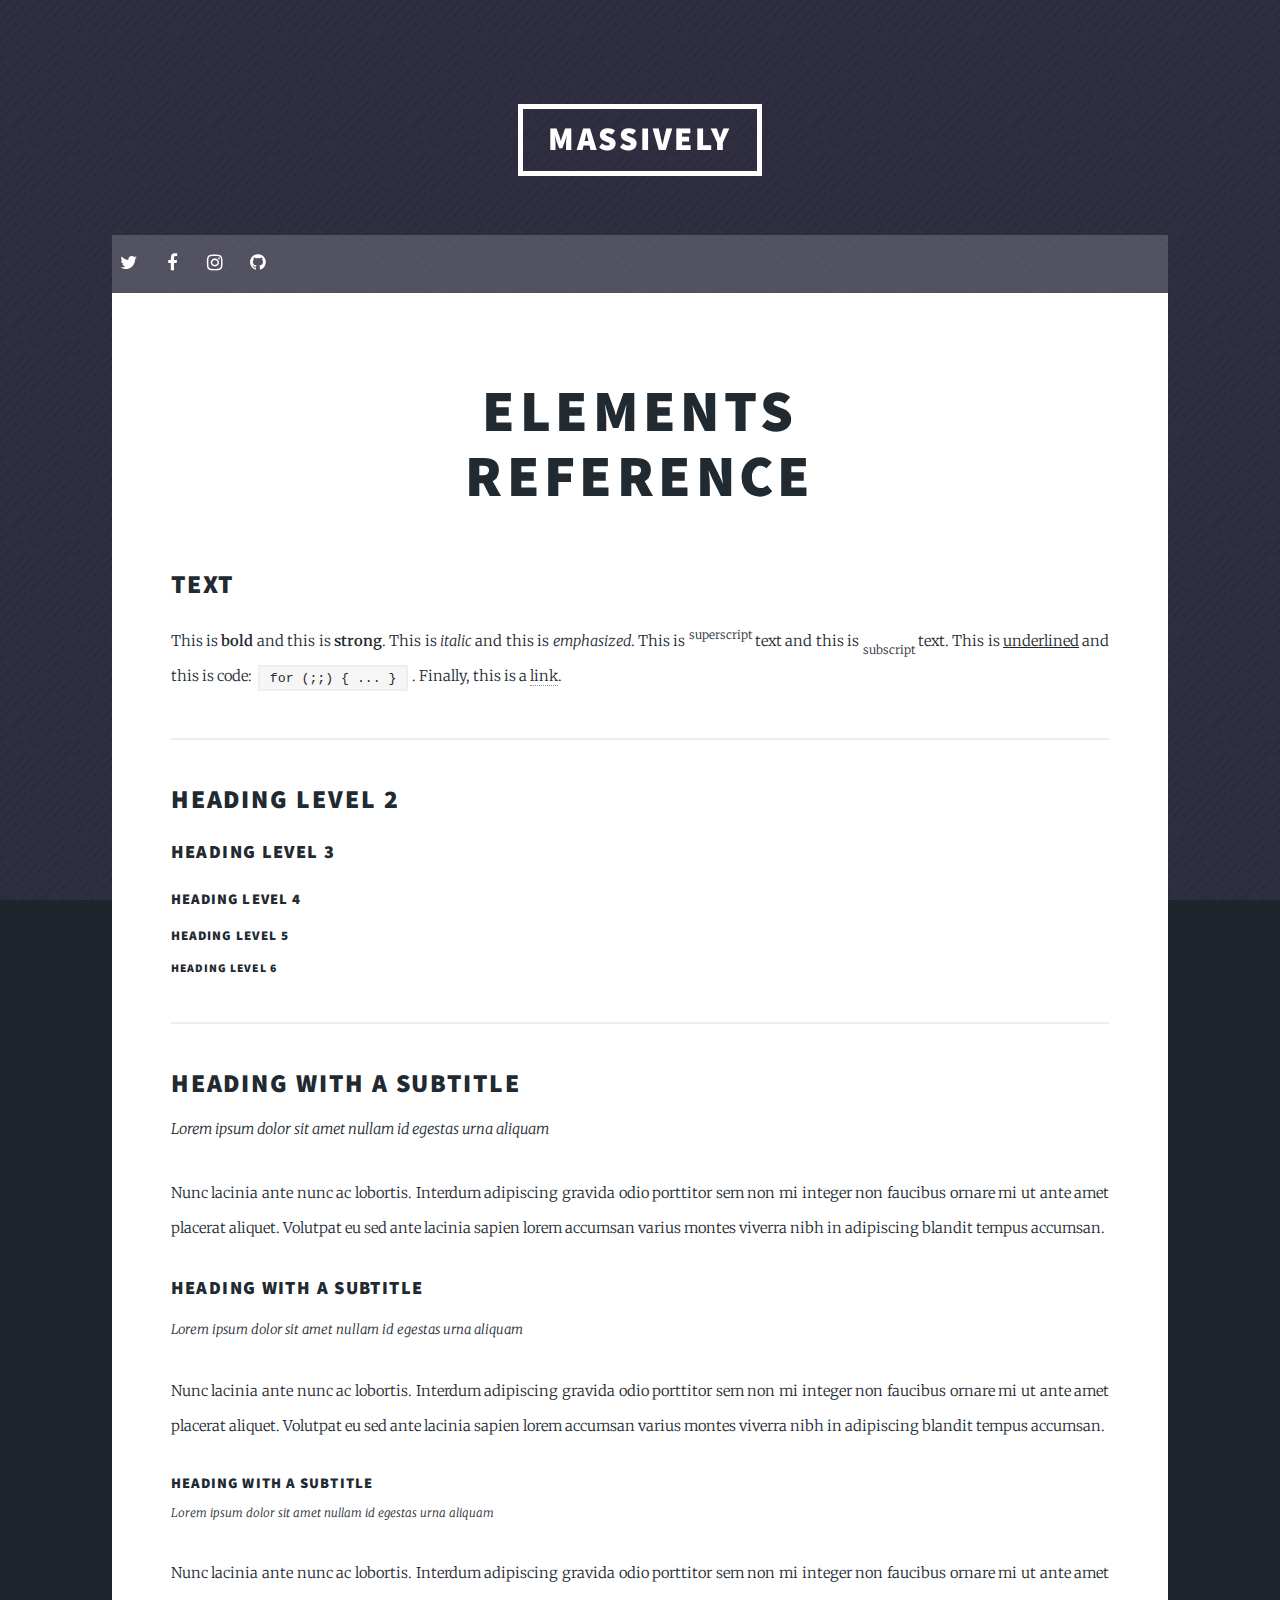
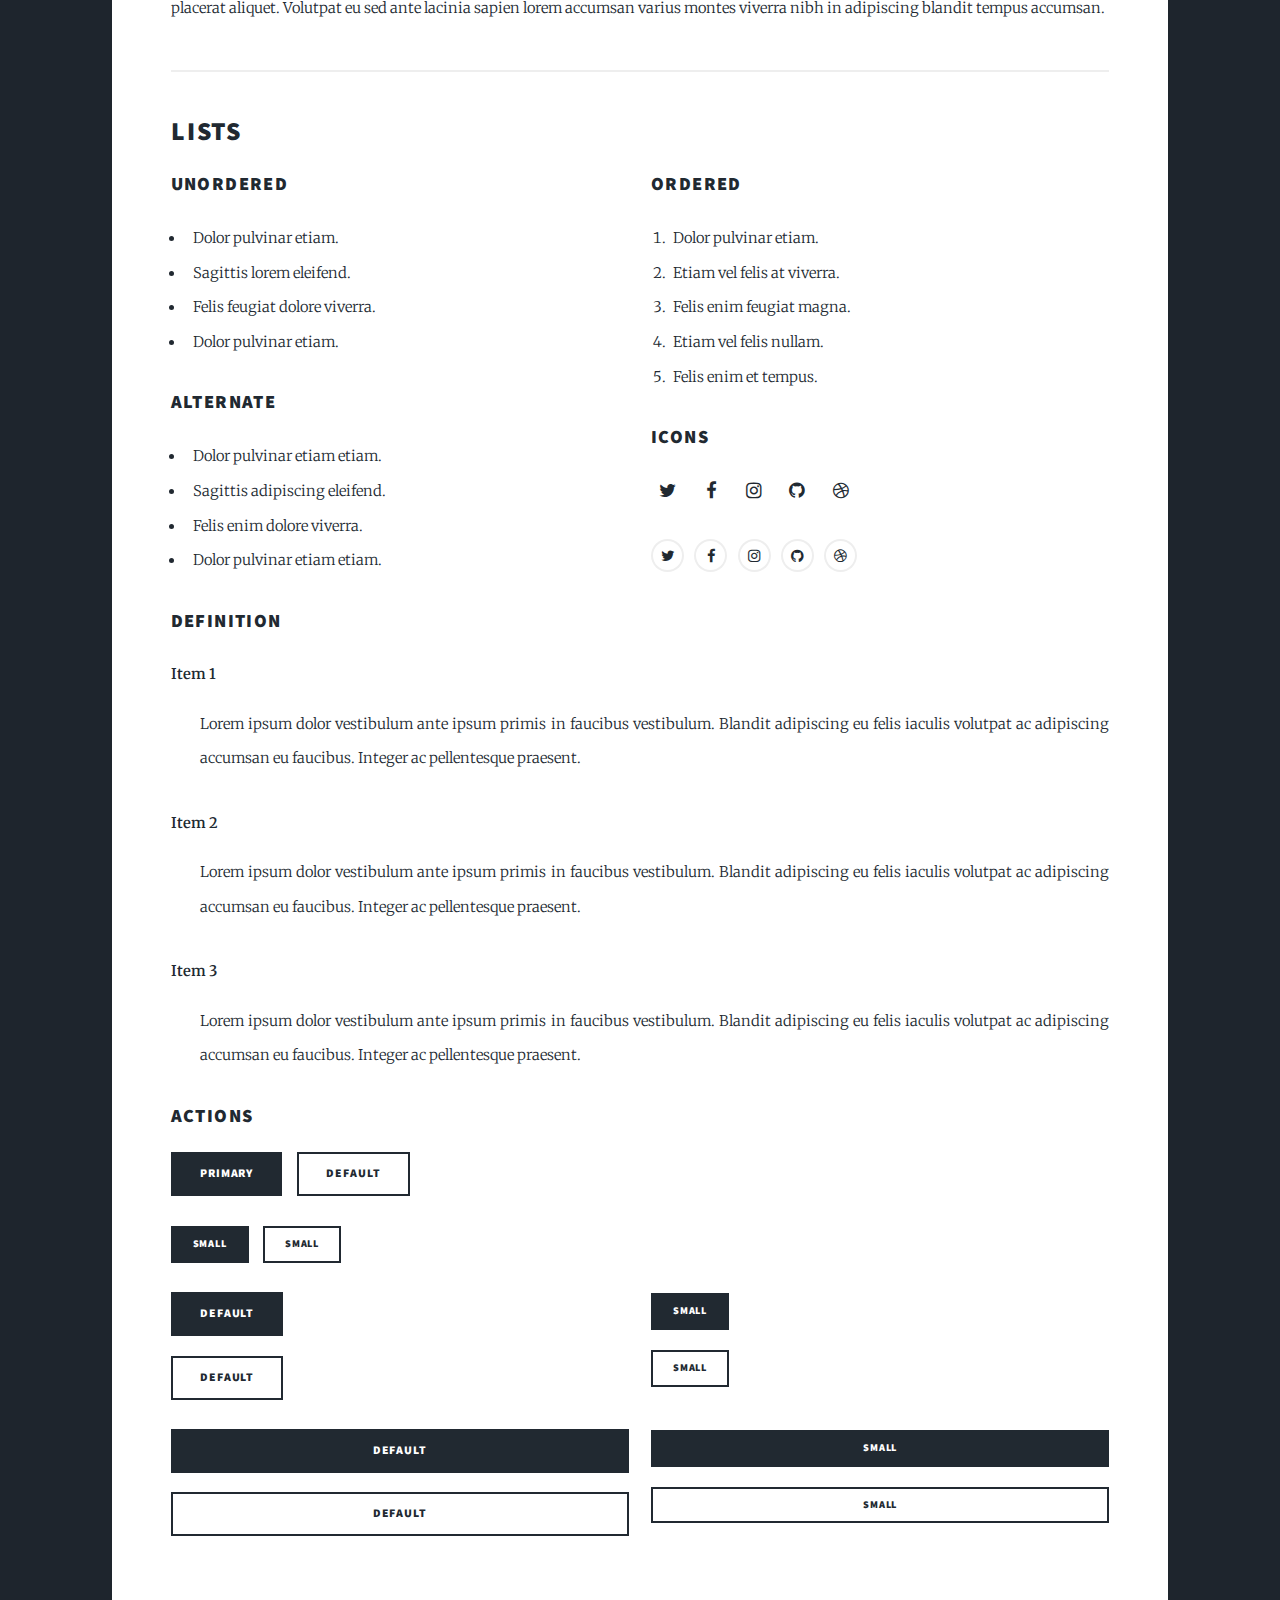
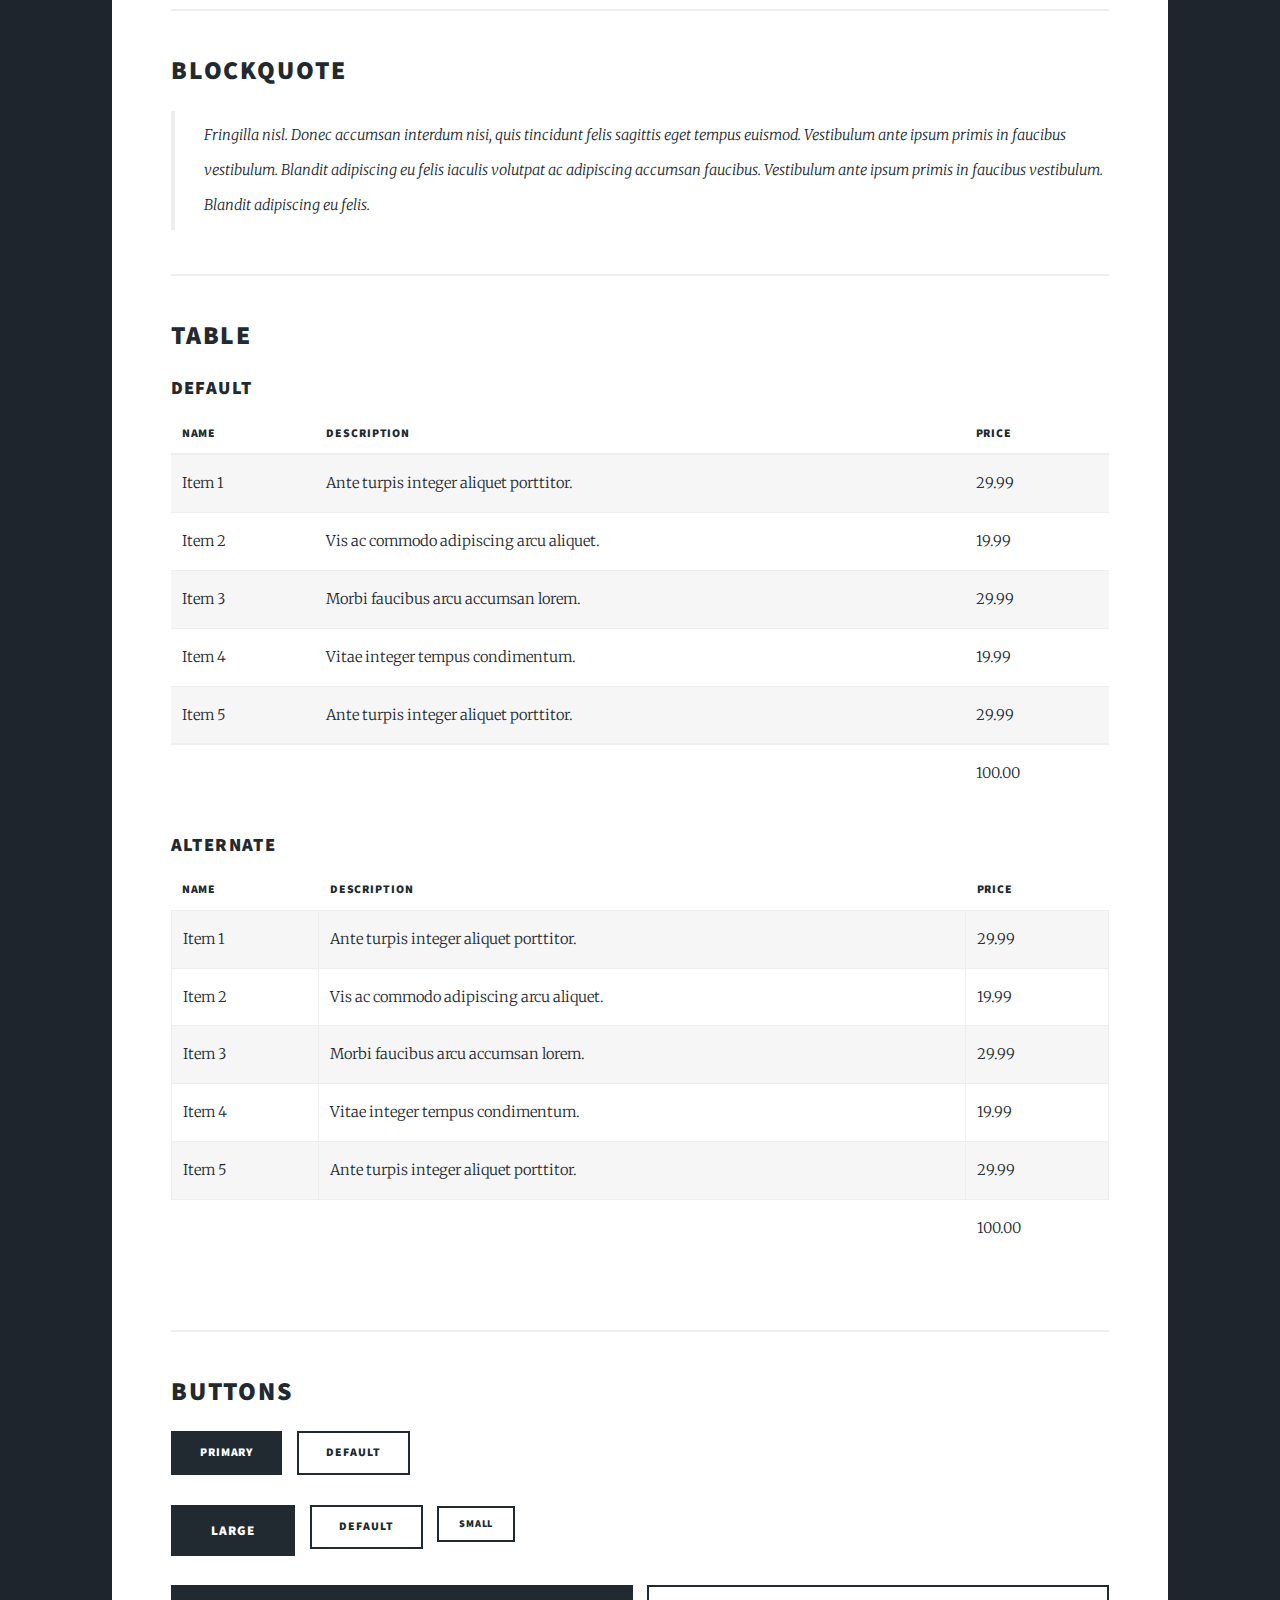
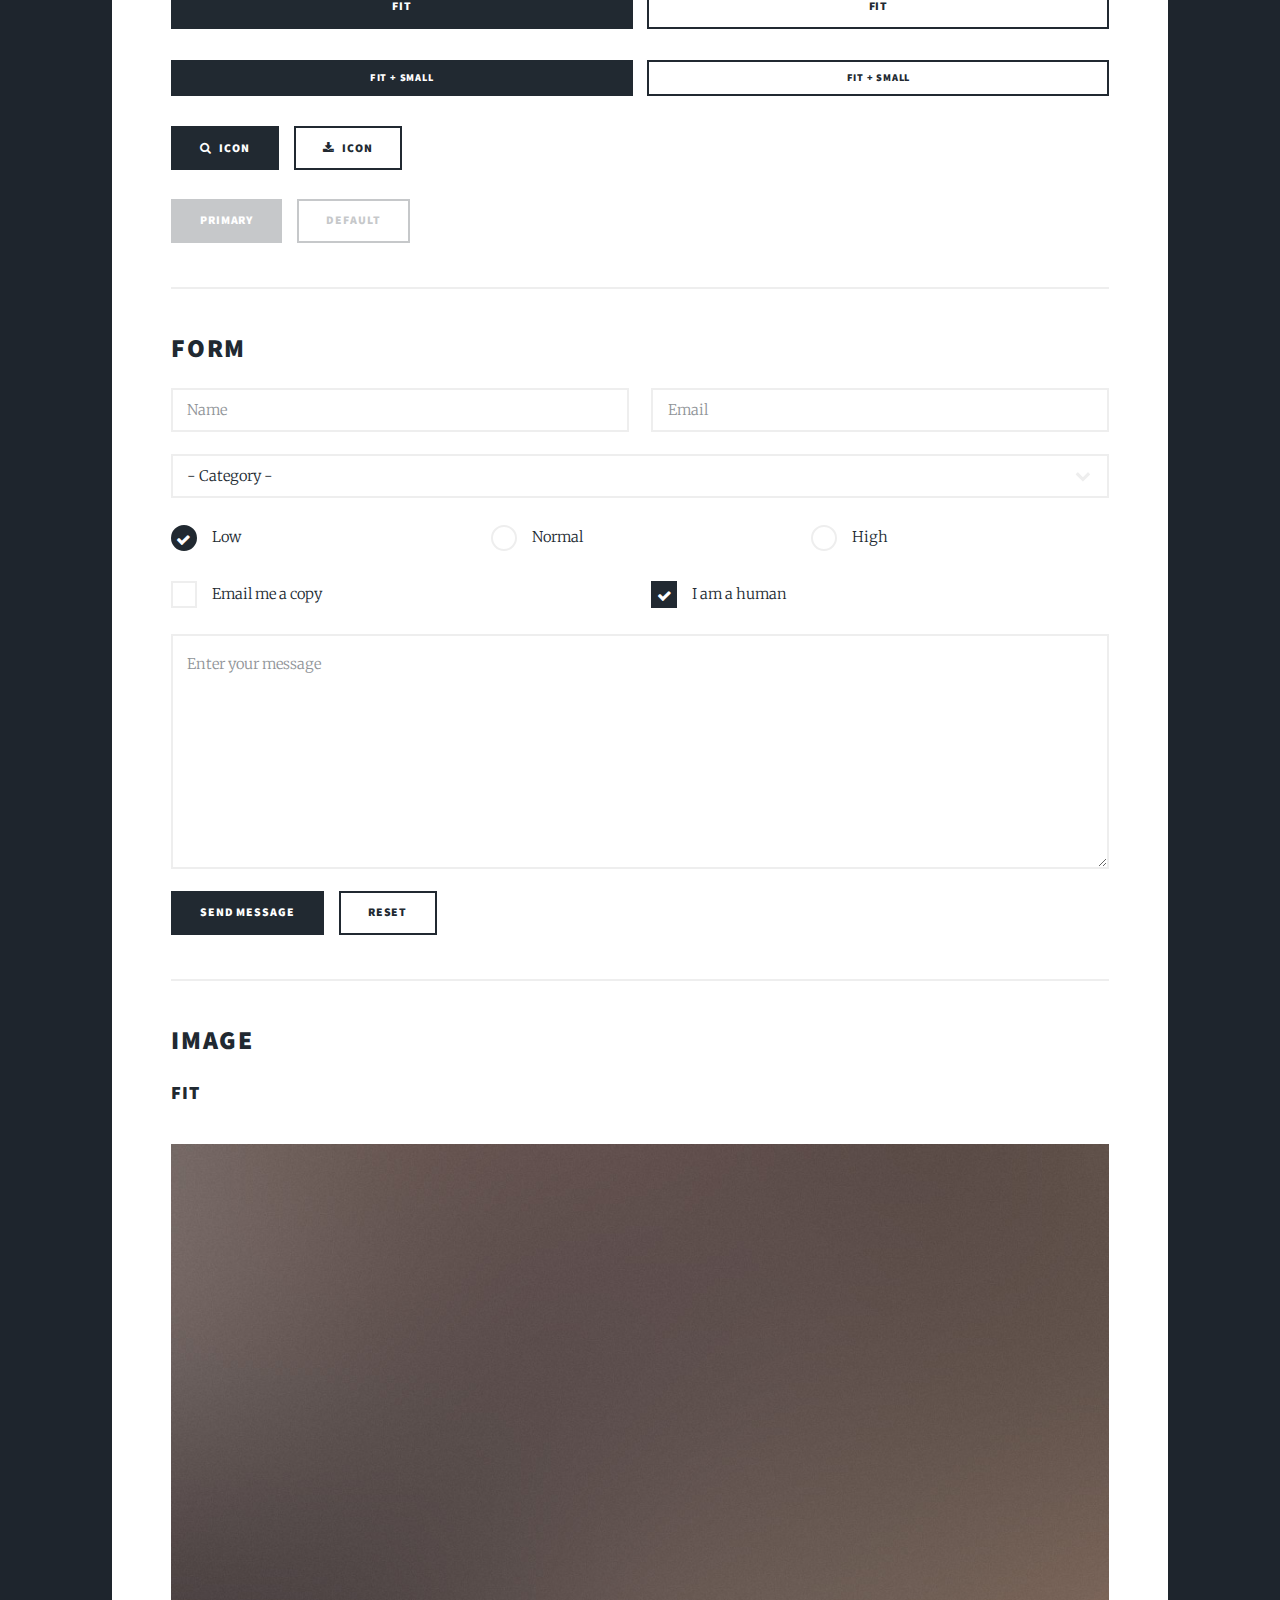
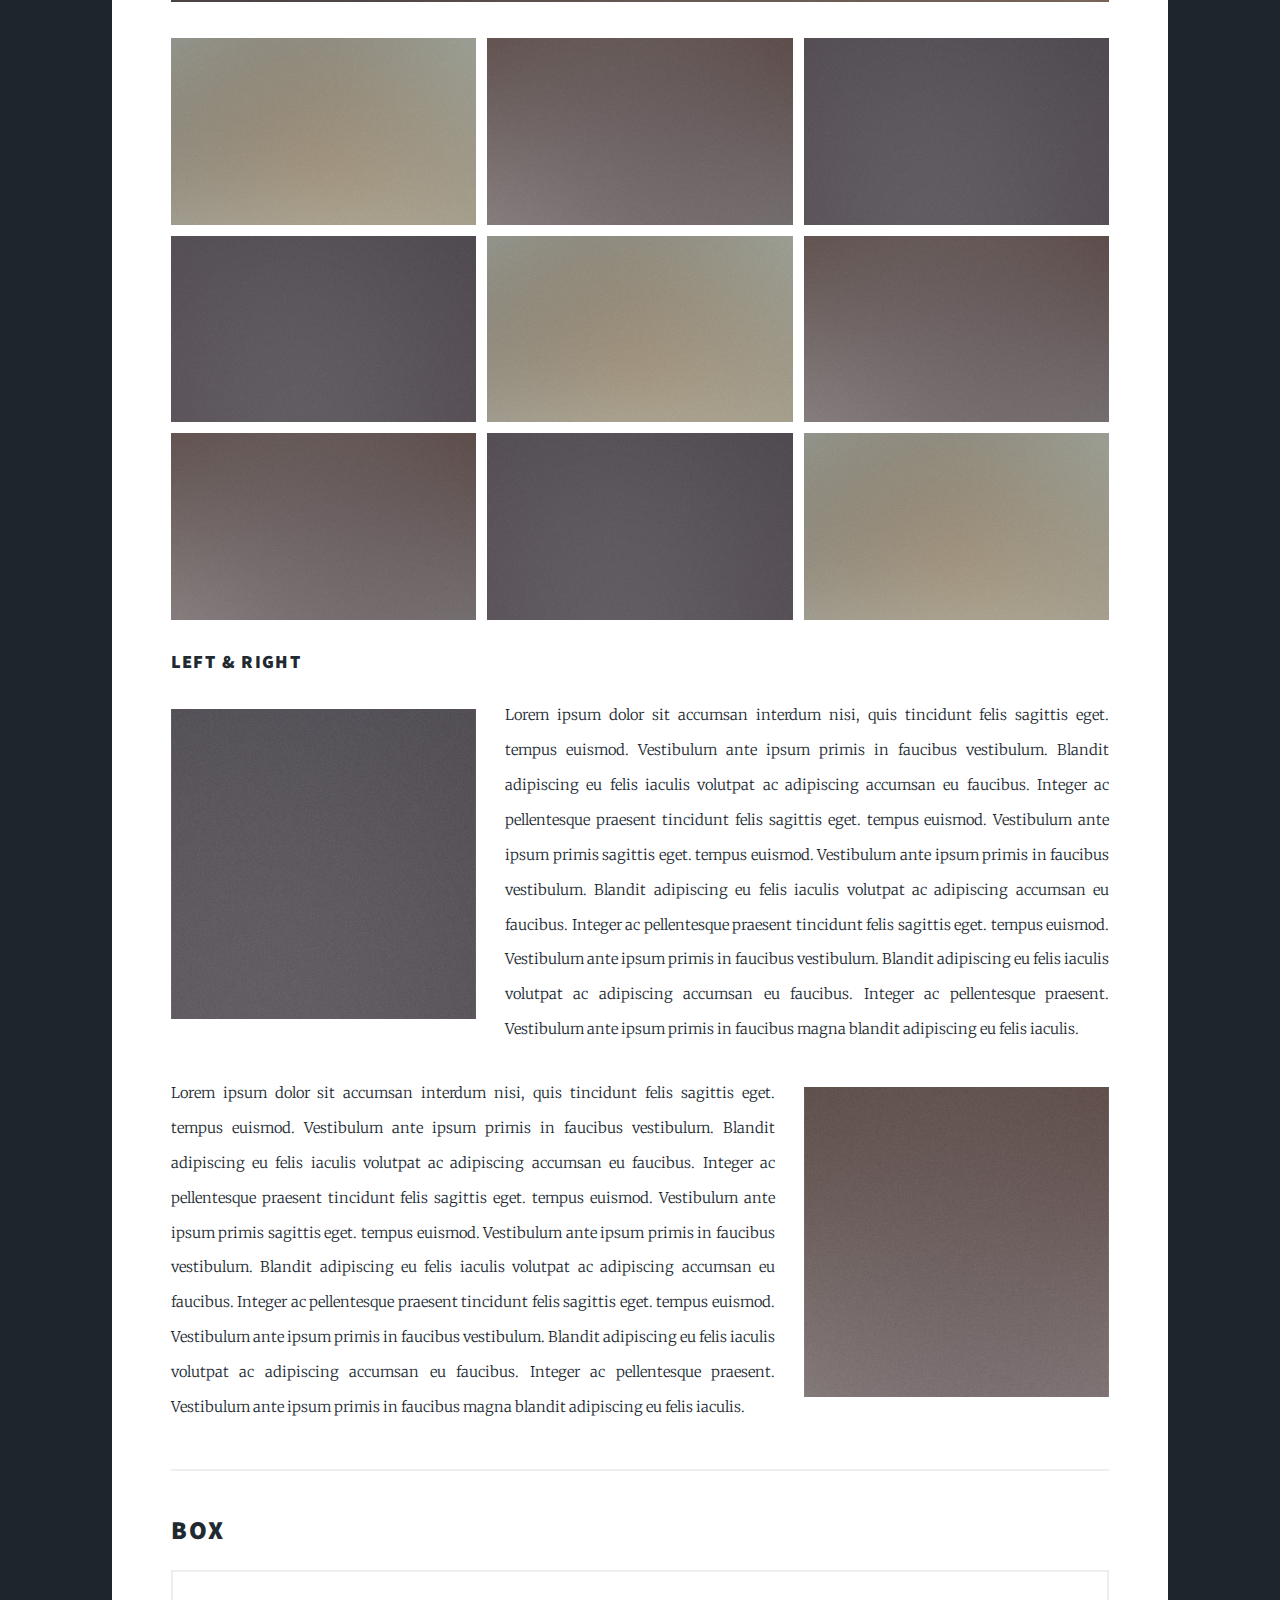
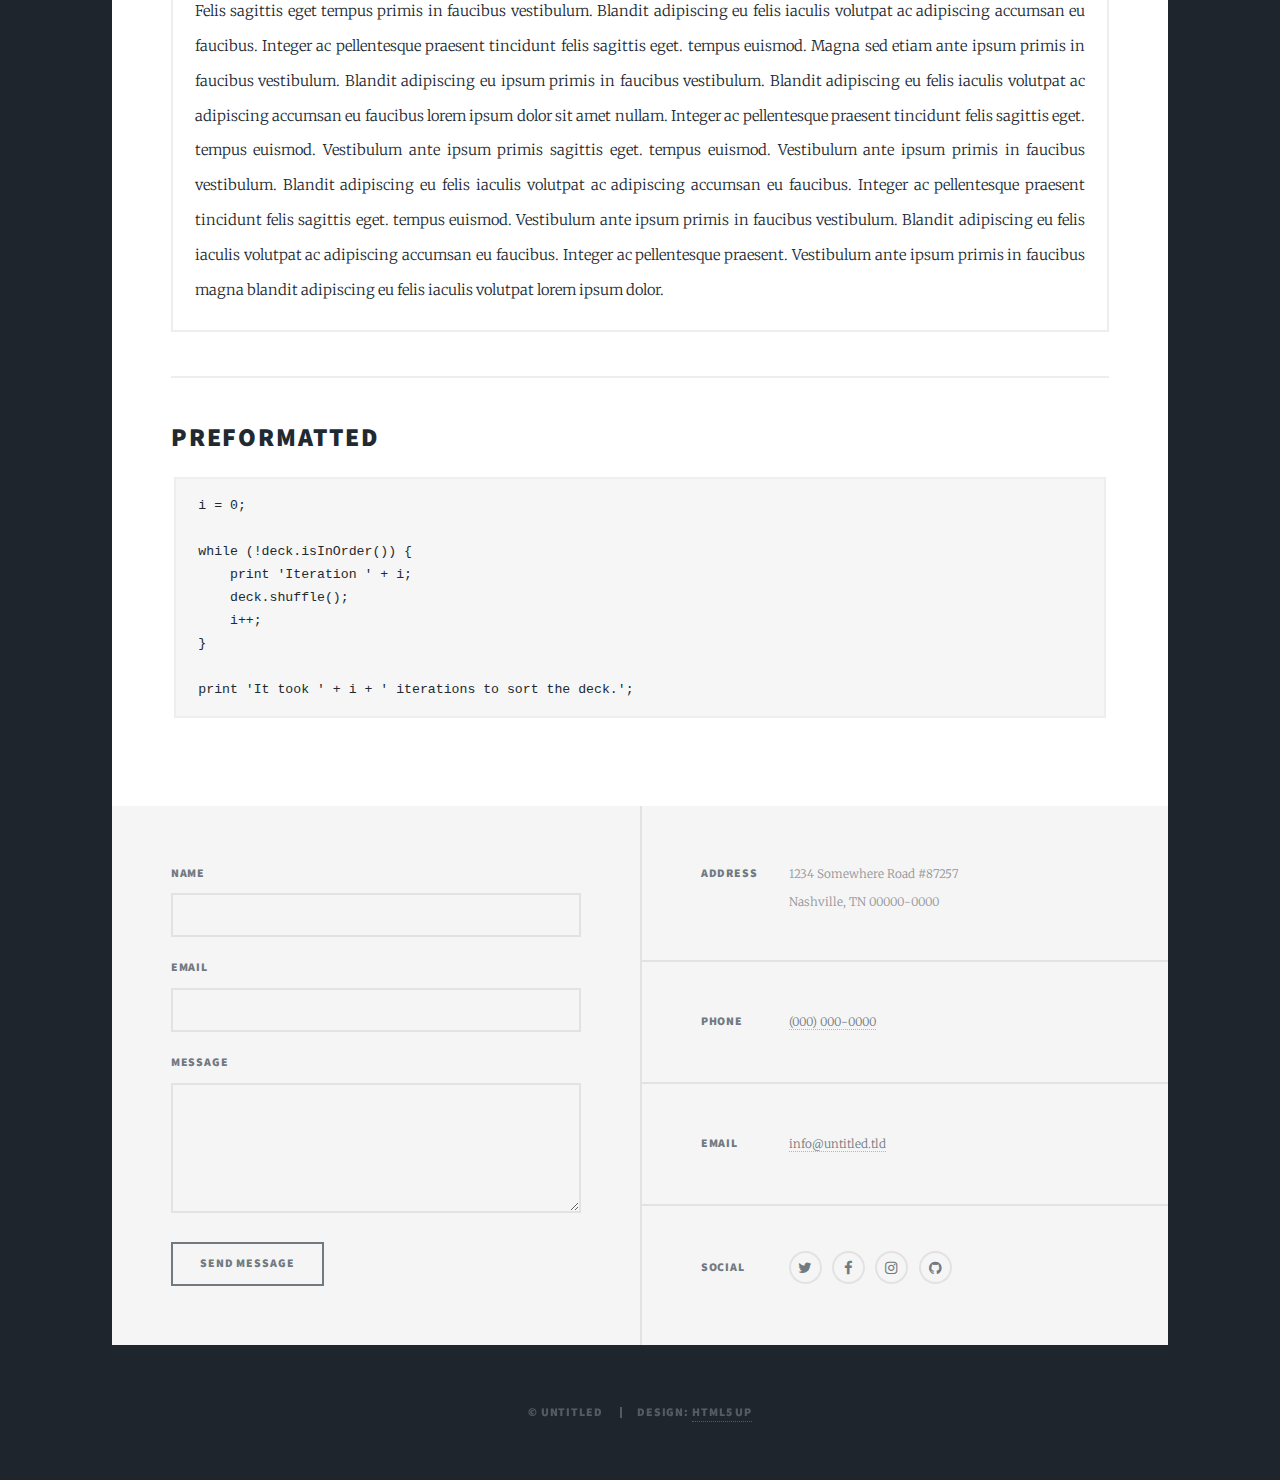
==== commit b7ee9433: "Added new image files, removed some HTML and added new CSS." ====
--- a/elements.html
+++ b/elements.html
@@ -5,416 +5,460 @@
 	Free for personal and commercial use under the CCA 3.0 license (html5up.net/license)
 -->
 <html>
-	<head>
-		<title>Elements Reference - Massively by HTML5 UP</title>
-		<meta charset="utf-8" />
-		<meta name="viewport" content="width=device-width, initial-scale=1, user-scalable=no" />
-		<link rel="stylesheet" href="assets/css/main.css" />
-		<noscript><link rel="stylesheet" href="assets/css/noscript.css" /></noscript>
-	</head>
-	<body class="is-preload">
-
-		<!-- Wrapper -->
-			<div id="wrapper">
-
-				<!-- Header -->
-					<header id="header">
-						<a href="index.html" class="logo">Massively</a>
-					</header>
-
-				<!-- Nav -->
-					<nav id="nav">
-						<ul class="links">
-							<li><a href="index.html">This is Massively</a></li>
-							<li><a href="generic.html">Generic Page</a></li>
-							<li class="active"><a href="elements.html">Elements Reference</a></li>
-						</ul>
+
+<head>
+	<title>Elements Reference - Massively by HTML5 UP</title>
+	<meta charset="utf-8" />
+	<meta name="viewport" content="width=device-width, initial-scale=1, user-scalable=no" />
+	<link rel="stylesheet" href="assets/css/main.css" />
+	<noscript>
+		<link rel="stylesheet" href="assets/css/noscript.css" /></noscript>
+</head>
+
+<body class="is-preload">
+
+	<!-- Wrapper -->
+	<div id="wrapper">
+
+		<!-- Header -->
+		<header id="header">
+			<a href="index.html" class="logo">Massively</a>
+		</header>
+
+		<!-- Nav -->
+		<nav id="nav">
+			<ul class="icons">
+				<li><a href="#" class="icon fa-twitter"><span class="label">Twitter</span></a></li>
+				<li><a href="#" class="icon fa-facebook"><span class="label">Facebook</span></a></li>
+				<li><a href="#" class="icon fa-instagram"><span class="label">Instagram</span></a></li>
+				<li><a href="#" class="icon fa-github"><span class="label">GitHub</span></a></li>
+			</ul>
+		</nav>
+
+		<!-- Main -->
+		<div id="main">
+
+			<!-- Post -->
+			<section class="post">
+				<header class="major">
+					<h1>Elements<br />
+						Reference</h1>
+				</header>
+
+				<!-- Text stuff -->
+				<h2>Text</h2>
+				<p>This is <b>bold</b> and this is <strong>strong</strong>. This is <i>italic</i> and this is
+					<em>emphasized</em>.
+					This is <sup>superscript</sup> text and this is <sub>subscript</sub> text.
+					This is <u>underlined</u> and this is code: <code>for (;;) { ... }</code>.
+					Finally, this is a <a href="#">link</a>.</p>
+				<hr />
+				<h2>Heading Level 2</h2>
+				<h3>Heading Level 3</h3>
+				<h4>Heading Level 4</h4>
+				<h5>Heading Level 5</h5>
+				<h6>Heading Level 6</h6>
+				<hr />
+				<header>
+					<h2>Heading with a Subtitle</h2>
+					<p>Lorem ipsum dolor sit amet nullam id egestas urna aliquam</p>
+				</header>
+				<p>Nunc lacinia ante nunc ac lobortis. Interdum adipiscing gravida odio porttitor sem non mi integer non
+					faucibus ornare mi ut ante amet placerat aliquet. Volutpat eu sed ante lacinia sapien lorem accumsan
+					varius montes viverra nibh in adipiscing blandit tempus accumsan.</p>
+				<header>
+					<h3>Heading with a Subtitle</h3>
+					<p>Lorem ipsum dolor sit amet nullam id egestas urna aliquam</p>
+				</header>
+				<p>Nunc lacinia ante nunc ac lobortis. Interdum adipiscing gravida odio porttitor sem non mi integer non
+					faucibus ornare mi ut ante amet placerat aliquet. Volutpat eu sed ante lacinia sapien lorem accumsan
+					varius montes viverra nibh in adipiscing blandit tempus accumsan.</p>
+				<header>
+					<h4>Heading with a Subtitle</h4>
+					<p>Lorem ipsum dolor sit amet nullam id egestas urna aliquam</p>
+				</header>
+				<p>Nunc lacinia ante nunc ac lobortis. Interdum adipiscing gravida odio porttitor sem non mi integer non
+					faucibus ornare mi ut ante amet placerat aliquet. Volutpat eu sed ante lacinia sapien lorem accumsan
+					varius montes viverra nibh in adipiscing blandit tempus accumsan.</p>
+
+				<hr />
+
+				<!-- Lists -->
+				<h2>Lists</h2>
+				<div class="row">
+					<div class="col-6 col-12-small">
+
+						<h3>Unordered</h3>
+						<ul>
+							<li>Dolor pulvinar etiam.</li>
+							<li>Sagittis lorem eleifend.</li>
+							<li>Felis feugiat dolore viverra.</li>
+							<li>Dolor pulvinar etiam.</li>
+						</ul>
+
+						<h3>Alternate</h3>
+						<ul class="alt">
+							<li>Dolor pulvinar etiam etiam.</li>
+							<li>Sagittis adipiscing eleifend.</li>
+							<li>Felis enim dolore viverra.</li>
+							<li>Dolor pulvinar etiam etiam.</li>
+						</ul>
+
+					</div>
+					<div class="col-6 col-12-small">
+
+						<h3>Ordered</h3>
+						<ol>
+							<li>Dolor pulvinar etiam.</li>
+							<li>Etiam vel felis at viverra.</li>
+							<li>Felis enim feugiat magna.</li>
+							<li>Etiam vel felis nullam.</li>
+							<li>Felis enim et tempus.</li>
+						</ol>
+
+						<h3>Icons</h3>
 						<ul class="icons">
 							<li><a href="#" class="icon fa-twitter"><span class="label">Twitter</span></a></li>
 							<li><a href="#" class="icon fa-facebook"><span class="label">Facebook</span></a></li>
 							<li><a href="#" class="icon fa-instagram"><span class="label">Instagram</span></a></li>
-							<li><a href="#" class="icon fa-github"><span class="label">GitHub</span></a></li>
-						</ul>
-					</nav>
-
-				<!-- Main -->
-					<div id="main">
-
-						<!-- Post -->
-							<section class="post">
-								<header class="major">
-									<h1>Elements<br />
-									Reference</h1>
-								</header>
-
-								<!-- Text stuff -->
-									<h2>Text</h2>
-									<p>This is <b>bold</b> and this is <strong>strong</strong>. This is <i>italic</i> and this is <em>emphasized</em>.
-									This is <sup>superscript</sup> text and this is <sub>subscript</sub> text.
-									This is <u>underlined</u> and this is code: <code>for (;;) { ... }</code>.
-									Finally, this is a <a href="#">link</a>.</p>
-									<hr />
-									<h2>Heading Level 2</h2>
-									<h3>Heading Level 3</h3>
-									<h4>Heading Level 4</h4>
-									<h5>Heading Level 5</h5>
-									<h6>Heading Level 6</h6>
-									<hr />
-									<header>
-										<h2>Heading with a Subtitle</h2>
-										<p>Lorem ipsum dolor sit amet nullam id egestas urna aliquam</p>
-									</header>
-									<p>Nunc lacinia ante nunc ac lobortis. Interdum adipiscing gravida odio porttitor sem non mi integer non faucibus ornare mi ut ante amet placerat aliquet. Volutpat eu sed ante lacinia sapien lorem accumsan varius montes viverra nibh in adipiscing blandit tempus accumsan.</p>
-									<header>
-										<h3>Heading with a Subtitle</h3>
-										<p>Lorem ipsum dolor sit amet nullam id egestas urna aliquam</p>
-									</header>
-									<p>Nunc lacinia ante nunc ac lobortis. Interdum adipiscing gravida odio porttitor sem non mi integer non faucibus ornare mi ut ante amet placerat aliquet. Volutpat eu sed ante lacinia sapien lorem accumsan varius montes viverra nibh in adipiscing blandit tempus accumsan.</p>
-									<header>
-										<h4>Heading with a Subtitle</h4>
-										<p>Lorem ipsum dolor sit amet nullam id egestas urna aliquam</p>
-									</header>
-									<p>Nunc lacinia ante nunc ac lobortis. Interdum adipiscing gravida odio porttitor sem non mi integer non faucibus ornare mi ut ante amet placerat aliquet. Volutpat eu sed ante lacinia sapien lorem accumsan varius montes viverra nibh in adipiscing blandit tempus accumsan.</p>
-
-									<hr />
-
-								<!-- Lists -->
-									<h2>Lists</h2>
-									<div class="row">
-										<div class="col-6 col-12-small">
-
-											<h3>Unordered</h3>
-											<ul>
-												<li>Dolor pulvinar etiam.</li>
-												<li>Sagittis lorem eleifend.</li>
-												<li>Felis feugiat dolore viverra.</li>
-												<li>Dolor pulvinar etiam.</li>
-											</ul>
-
-											<h3>Alternate</h3>
-											<ul class="alt">
-												<li>Dolor pulvinar etiam etiam.</li>
-												<li>Sagittis adipiscing eleifend.</li>
-												<li>Felis enim dolore viverra.</li>
-												<li>Dolor pulvinar etiam etiam.</li>
-											</ul>
-
-										</div>
-										<div class="col-6 col-12-small">
-
-											<h3>Ordered</h3>
-											<ol>
-												<li>Dolor pulvinar etiam.</li>
-												<li>Etiam vel felis at viverra.</li>
-												<li>Felis enim feugiat magna.</li>
-												<li>Etiam vel felis nullam.</li>
-												<li>Felis enim et tempus.</li>
-											</ol>
-
-											<h3>Icons</h3>
-											<ul class="icons">
-												<li><a href="#" class="icon fa-twitter"><span class="label">Twitter</span></a></li>
-												<li><a href="#" class="icon fa-facebook"><span class="label">Facebook</span></a></li>
-												<li><a href="#" class="icon fa-instagram"><span class="label">Instagram</span></a></li>
-												<li><a href="#" class="icon fa-github"><span class="label">Github</span></a></li>
-												<li><a href="#" class="icon fa-dribbble"><span class="label">Dribbble</span></a></li>
-											</ul>
-											<ul class="icons alt">
-												<li><a href="#" class="icon alt fa-twitter"><span class="label">Twitter</span></a></li>
-												<li><a href="#" class="icon alt fa-facebook"><span class="label">Facebook</span></a></li>
-												<li><a href="#" class="icon alt fa-instagram"><span class="label">Instagram</span></a></li>
-												<li><a href="#" class="icon alt fa-github"><span class="label">Github</span></a></li>
-												<li><a href="#" class="icon alt fa-dribbble"><span class="label">Dribbble</span></a></li>
-											</ul>
-
-										</div>
-									</div>
-									<h3>Definition</h3>
-									<dl>
-										<dt>Item 1</dt>
-										<dd>
-											<p>Lorem ipsum dolor vestibulum ante ipsum primis in faucibus vestibulum. Blandit adipiscing eu felis iaculis volutpat ac adipiscing accumsan eu faucibus. Integer ac pellentesque praesent.</p>
-										</dd>
-										<dt>Item 2</dt>
-										<dd>
-											<p>Lorem ipsum dolor vestibulum ante ipsum primis in faucibus vestibulum. Blandit adipiscing eu felis iaculis volutpat ac adipiscing accumsan eu faucibus. Integer ac pellentesque praesent.</p>
-										</dd>
-										<dt>Item 3</dt>
-										<dd>
-											<p>Lorem ipsum dolor vestibulum ante ipsum primis in faucibus vestibulum. Blandit adipiscing eu felis iaculis volutpat ac adipiscing accumsan eu faucibus. Integer ac pellentesque praesent.</p>
-										</dd>
-									</dl>
-
-									<h3>Actions</h3>
-									<ul class="actions">
-										<li><a href="#" class="button primary">Primary</a></li>
-										<li><a href="#" class="button">Default</a></li>
-									</ul>
-									<ul class="actions small">
-										<li><a href="#" class="button primary small">Small</a></li>
-										<li><a href="#" class="button small">Small</a></li>
-									</ul>
-									<div class="row">
-										<div class="col-6 col-12-small">
-											<ul class="actions stacked">
-												<li><a href="#" class="button primary">Default</a></li>
-												<li><a href="#" class="button">Default</a></li>
-											</ul>
-										</div>
-										<div class="col-6 col-12-small">
-											<ul class="actions stacked">
-												<li><a href="#" class="button primary small">Small</a></li>
-												<li><a href="#" class="button small">Small</a></li>
-											</ul>
-										</div>
-									</div>
-									<div class="row">
-										<div class="col-6 col-12-small">
-											<ul class="actions stacked">
-												<li><a href="#" class="button primary fit">Default</a></li>
-												<li><a href="#" class="button fit">Default</a></li>
-											</ul>
-										</div>
-										<div class="col-6 col-12-small">
-											<ul class="actions stacked">
-												<li><a href="#" class="button primary small fit">Small</a></li>
-												<li><a href="#" class="button small fit">Small</a></li>
-											</ul>
-										</div>
-									</div>
-
-									<hr />
-
-								<!-- Blockquote -->
-									<h2>Blockquote</h2>
-									<blockquote>Fringilla nisl. Donec accumsan interdum nisi, quis tincidunt felis sagittis eget tempus euismod. Vestibulum ante ipsum primis in faucibus vestibulum. Blandit adipiscing eu felis iaculis volutpat ac adipiscing accumsan faucibus. Vestibulum ante ipsum primis in faucibus vestibulum. Blandit adipiscing eu felis.</blockquote>
-
-									<hr />
-
-								<!-- Table -->
-									<h2>Table</h2>
-
-									<h3>Default</h3>
-									<div class="table-wrapper">
-										<table>
-											<thead>
-												<tr>
-													<th>Name</th>
-													<th>Description</th>
-													<th>Price</th>
-												</tr>
-											</thead>
-											<tbody>
-												<tr>
-													<td>Item 1</td>
-													<td>Ante turpis integer aliquet porttitor.</td>
-													<td>29.99</td>
-												</tr>
-												<tr>
-													<td>Item 2</td>
-													<td>Vis ac commodo adipiscing arcu aliquet.</td>
-													<td>19.99</td>
-												</tr>
-												<tr>
-													<td>Item 3</td>
-													<td> Morbi faucibus arcu accumsan lorem.</td>
-													<td>29.99</td>
-												</tr>
-												<tr>
-													<td>Item 4</td>
-													<td>Vitae integer tempus condimentum.</td>
-													<td>19.99</td>
-												</tr>
-												<tr>
-													<td>Item 5</td>
-													<td>Ante turpis integer aliquet porttitor.</td>
-													<td>29.99</td>
-												</tr>
-											</tbody>
-											<tfoot>
-												<tr>
-													<td colspan="2"></td>
-													<td>100.00</td>
-												</tr>
-											</tfoot>
-										</table>
-									</div>
-
-									<h3>Alternate</h3>
-									<div class="table-wrapper">
-										<table class="alt">
-											<thead>
-												<tr>
-													<th>Name</th>
-													<th>Description</th>
-													<th>Price</th>
-												</tr>
-											</thead>
-											<tbody>
-												<tr>
-													<td>Item 1</td>
-													<td>Ante turpis integer aliquet porttitor.</td>
-													<td>29.99</td>
-												</tr>
-												<tr>
-													<td>Item 2</td>
-													<td>Vis ac commodo adipiscing arcu aliquet.</td>
-													<td>19.99</td>
-												</tr>
-												<tr>
-													<td>Item 3</td>
-													<td> Morbi faucibus arcu accumsan lorem.</td>
-													<td>29.99</td>
-												</tr>
-												<tr>
-													<td>Item 4</td>
-													<td>Vitae integer tempus condimentum.</td>
-													<td>19.99</td>
-												</tr>
-												<tr>
-													<td>Item 5</td>
-													<td>Ante turpis integer aliquet porttitor.</td>
-													<td>29.99</td>
-												</tr>
-											</tbody>
-											<tfoot>
-												<tr>
-													<td colspan="2"></td>
-													<td>100.00</td>
-												</tr>
-											</tfoot>
-										</table>
-									</div>
-
-									<hr />
-
-								<!-- Buttons -->
-									<h2>Buttons</h2>
-									<ul class="actions">
-										<li><a href="#" class="button primary">Primary</a></li>
-										<li><a href="#" class="button">Default</a></li>
-									</ul>
-									<ul class="actions">
-										<li><a href="#" class="button primary large">Large</a></li>
-										<li><a href="#" class="button">Default</a></li>
-										<li><a href="#" class="button small">Small</a></li>
-									</ul>
-									<ul class="actions fit">
-										<li><a href="#" class="button primary fit">Fit</a></li>
-										<li><a href="#" class="button fit">Fit</a></li>
-									</ul>
-									<ul class="actions fit small">
-										<li><a href="#" class="button primary fit small">Fit + Small</a></li>
-										<li><a href="#" class="button fit small">Fit + Small</a></li>
-									</ul>
-									<ul class="actions">
-										<li><a href="#" class="button primary icon fa-search">Icon</a></li>
-										<li><a href="#" class="button icon fa-download">Icon</a></li>
-									</ul>
-									<ul class="actions">
-										<li><span class="button primary disabled">Primary</span></li>
-										<li><span class="button disabled">Default</span></li>
-									</ul>
-
-									<hr />
-
-								<!-- Form -->
-									<h2>Form</h2>
-
-									<form method="post" action="#">
-										<div class="row gtr-uniform">
-											<div class="col-6 col-12-xsmall">
-												<input type="text" name="demo-name" id="demo-name" value="" placeholder="Name" />
-											</div>
-											<div class="col-6 col-12-xsmall">
-												<input type="email" name="demo-email" id="demo-email" value="" placeholder="Email" />
-											</div>
-											<!-- Break -->
-											<div class="col-12">
-												<select name="demo-category" id="demo-category">
-													<option value="">- Category -</option>
-													<option value="1">Manufacturing</option>
-													<option value="1">Shipping</option>
-													<option value="1">Administration</option>
-													<option value="1">Human Resources</option>
-												</select>
-											</div>
-											<!-- Break -->
-											<div class="col-4 col-12-small">
-												<input type="radio" id="demo-priority-low" name="demo-priority" checked>
-												<label for="demo-priority-low">Low</label>
-											</div>
-											<div class="col-4 col-12-small">
-												<input type="radio" id="demo-priority-normal" name="demo-priority">
-												<label for="demo-priority-normal">Normal</label>
-											</div>
-											<div class="col-4 col-12-small">
-												<input type="radio" id="demo-priority-high" name="demo-priority">
-												<label for="demo-priority-high">High</label>
-											</div>
-											<!-- Break -->
-											<div class="col-6 col-12-small">
-												<input type="checkbox" id="demo-copy" name="demo-copy">
-												<label for="demo-copy">Email me a copy</label>
-											</div>
-											<div class="col-6 col-12-small">
-												<input type="checkbox" id="demo-human" name="demo-human" checked>
-												<label for="demo-human">I am a human</label>
-											</div>
-											<!-- Break -->
-											<div class="col-12">
-												<textarea name="demo-message" id="demo-message" placeholder="Enter your message" rows="6"></textarea>
-											</div>
-											<!-- Break -->
-											<div class="col-12">
-												<ul class="actions">
-													<li><input type="submit" value="Send Message" class="primary" /></li>
-													<li><input type="reset" value="Reset" /></li>
-												</ul>
-											</div>
-										</div>
-									</form>
-
-									<hr />
-
-								<!-- Image -->
-									<h2>Image</h2>
-
-									<h3>Fit</h3>
-									<span class="image fit"><img src="images/pic01.jpg" alt="" /></span>
-									<div class="box alt">
-										<div class="row gtr-50 gtr-uniform">
-											<div class="col-4"><span class="image fit"><img src="images/pic02.jpg" alt="" /></span></div>
-											<div class="col-4"><span class="image fit"><img src="images/pic03.jpg" alt="" /></span></div>
-											<div class="col-4"><span class="image fit"><img src="images/pic04.jpg" alt="" /></span></div>
-											<!-- Break -->
-											<div class="col-4"><span class="image fit"><img src="images/pic04.jpg" alt="" /></span></div>
-											<div class="col-4"><span class="image fit"><img src="images/pic02.jpg" alt="" /></span></div>
-											<div class="col-4"><span class="image fit"><img src="images/pic03.jpg" alt="" /></span></div>
-											<!-- Break -->
-											<div class="col-4"><span class="image fit"><img src="images/pic03.jpg" alt="" /></span></div>
-											<div class="col-4"><span class="image fit"><img src="images/pic04.jpg" alt="" /></span></div>
-											<div class="col-4"><span class="image fit"><img src="images/pic02.jpg" alt="" /></span></div>
-										</div>
-									</div>
-
-									<h3>Left &amp; Right</h3>
-									<p><span class="image left"><img src="images/pic08.jpg" alt="" /></span>Lorem ipsum dolor sit accumsan interdum nisi, quis tincidunt felis sagittis eget. tempus euismod. Vestibulum ante ipsum primis in faucibus vestibulum. Blandit adipiscing eu felis iaculis volutpat ac adipiscing accumsan eu faucibus. Integer ac pellentesque praesent tincidunt felis sagittis eget. tempus euismod. Vestibulum ante ipsum primis sagittis eget. tempus euismod. Vestibulum ante ipsum primis in faucibus vestibulum. Blandit adipiscing eu felis iaculis volutpat ac adipiscing accumsan eu faucibus. Integer ac pellentesque praesent tincidunt felis sagittis eget. tempus euismod. Vestibulum ante ipsum primis in faucibus vestibulum. Blandit adipiscing eu felis iaculis volutpat ac adipiscing accumsan eu faucibus. Integer ac pellentesque praesent. Vestibulum ante ipsum primis in faucibus magna blandit adipiscing eu felis iaculis.</p>
-									<p><span class="image right"><img src="images/pic09.jpg" alt="" /></span>Lorem ipsum dolor sit accumsan interdum nisi, quis tincidunt felis sagittis eget. tempus euismod. Vestibulum ante ipsum primis in faucibus vestibulum. Blandit adipiscing eu felis iaculis volutpat ac adipiscing accumsan eu faucibus. Integer ac pellentesque praesent tincidunt felis sagittis eget. tempus euismod. Vestibulum ante ipsum primis sagittis eget. tempus euismod. Vestibulum ante ipsum primis in faucibus vestibulum. Blandit adipiscing eu felis iaculis volutpat ac adipiscing accumsan eu faucibus. Integer ac pellentesque praesent tincidunt felis sagittis eget. tempus euismod. Vestibulum ante ipsum primis in faucibus vestibulum. Blandit adipiscing eu felis iaculis volutpat ac adipiscing accumsan eu faucibus. Integer ac pellentesque praesent. Vestibulum ante ipsum primis in faucibus magna blandit adipiscing eu felis iaculis.</p>
-
-									<hr />
-
-								<!-- Box -->
-									<h2>Box</h2>
-									<div class="box">
-										<p>Felis sagittis eget tempus primis in faucibus vestibulum. Blandit adipiscing eu felis iaculis volutpat ac adipiscing accumsan eu faucibus. Integer ac pellentesque praesent tincidunt felis sagittis eget. tempus euismod. Magna sed etiam ante ipsum primis in faucibus vestibulum. Blandit adipiscing eu ipsum primis in faucibus vestibulum. Blandit adipiscing eu felis iaculis volutpat ac adipiscing accumsan eu faucibus lorem ipsum dolor sit amet nullam. Integer ac pellentesque praesent tincidunt felis sagittis eget. tempus euismod. Vestibulum ante ipsum primis sagittis eget. tempus euismod. Vestibulum ante ipsum primis in faucibus vestibulum. Blandit adipiscing eu felis iaculis volutpat ac adipiscing accumsan eu faucibus. Integer ac pellentesque praesent tincidunt felis sagittis eget. tempus euismod. Vestibulum ante ipsum primis in faucibus vestibulum. Blandit adipiscing eu felis iaculis volutpat ac adipiscing accumsan eu faucibus. Integer ac pellentesque praesent. Vestibulum ante ipsum primis in faucibus magna blandit adipiscing eu felis iaculis volutpat lorem ipsum dolor.</p>
-									</div>
-
-									<hr />
-
-								<!-- Preformatted Code -->
-									<h2>Preformatted</h2>
-									<pre><code>i = 0;
+							<li><a href="#" class="icon fa-github"><span class="label">Github</span></a></li>
+							<li><a href="#" class="icon fa-dribbble"><span class="label">Dribbble</span></a></li>
+						</ul>
+						<ul class="icons alt">
+							<li><a href="#" class="icon alt fa-twitter"><span class="label">Twitter</span></a></li>
+							<li><a href="#" class="icon alt fa-facebook"><span class="label">Facebook</span></a></li>
+							<li><a href="#" class="icon alt fa-instagram"><span class="label">Instagram</span></a></li>
+							<li><a href="#" class="icon alt fa-github"><span class="label">Github</span></a></li>
+							<li><a href="#" class="icon alt fa-dribbble"><span class="label">Dribbble</span></a></li>
+						</ul>
+
+					</div>
+				</div>
+				<h3>Definition</h3>
+				<dl>
+					<dt>Item 1</dt>
+					<dd>
+						<p>Lorem ipsum dolor vestibulum ante ipsum primis in faucibus vestibulum. Blandit adipiscing eu
+							felis iaculis volutpat ac adipiscing accumsan eu faucibus. Integer ac pellentesque praesent.
+						</p>
+					</dd>
+					<dt>Item 2</dt>
+					<dd>
+						<p>Lorem ipsum dolor vestibulum ante ipsum primis in faucibus vestibulum. Blandit adipiscing eu
+							felis iaculis volutpat ac adipiscing accumsan eu faucibus. Integer ac pellentesque praesent.
+						</p>
+					</dd>
+					<dt>Item 3</dt>
+					<dd>
+						<p>Lorem ipsum dolor vestibulum ante ipsum primis in faucibus vestibulum. Blandit adipiscing eu
+							felis iaculis volutpat ac adipiscing accumsan eu faucibus. Integer ac pellentesque praesent.
+						</p>
+					</dd>
+				</dl>
+
+				<h3>Actions</h3>
+				<ul class="actions">
+					<li><a href="#" class="button primary">Primary</a></li>
+					<li><a href="#" class="button">Default</a></li>
+				</ul>
+				<ul class="actions small">
+					<li><a href="#" class="button primary small">Small</a></li>
+					<li><a href="#" class="button small">Small</a></li>
+				</ul>
+				<div class="row">
+					<div class="col-6 col-12-small">
+						<ul class="actions stacked">
+							<li><a href="#" class="button primary">Default</a></li>
+							<li><a href="#" class="button">Default</a></li>
+						</ul>
+					</div>
+					<div class="col-6 col-12-small">
+						<ul class="actions stacked">
+							<li><a href="#" class="button primary small">Small</a></li>
+							<li><a href="#" class="button small">Small</a></li>
+						</ul>
+					</div>
+				</div>
+				<div class="row">
+					<div class="col-6 col-12-small">
+						<ul class="actions stacked">
+							<li><a href="#" class="button primary fit">Default</a></li>
+							<li><a href="#" class="button fit">Default</a></li>
+						</ul>
+					</div>
+					<div class="col-6 col-12-small">
+						<ul class="actions stacked">
+							<li><a href="#" class="button primary small fit">Small</a></li>
+							<li><a href="#" class="button small fit">Small</a></li>
+						</ul>
+					</div>
+				</div>
+
+				<hr />
+
+				<!-- Blockquote -->
+				<h2>Blockquote</h2>
+				<blockquote>Fringilla nisl. Donec accumsan interdum nisi, quis tincidunt felis sagittis eget tempus
+					euismod. Vestibulum ante ipsum primis in faucibus vestibulum. Blandit adipiscing eu felis iaculis
+					volutpat ac adipiscing accumsan faucibus. Vestibulum ante ipsum primis in faucibus vestibulum.
+					Blandit adipiscing eu felis.</blockquote>
+
+				<hr />
+
+				<!-- Table -->
+				<h2>Table</h2>
+
+				<h3>Default</h3>
+				<div class="table-wrapper">
+					<table>
+						<thead>
+							<tr>
+								<th>Name</th>
+								<th>Description</th>
+								<th>Price</th>
+							</tr>
+						</thead>
+						<tbody>
+							<tr>
+								<td>Item 1</td>
+								<td>Ante turpis integer aliquet porttitor.</td>
+								<td>29.99</td>
+							</tr>
+							<tr>
+								<td>Item 2</td>
+								<td>Vis ac commodo adipiscing arcu aliquet.</td>
+								<td>19.99</td>
+							</tr>
+							<tr>
+								<td>Item 3</td>
+								<td> Morbi faucibus arcu accumsan lorem.</td>
+								<td>29.99</td>
+							</tr>
+							<tr>
+								<td>Item 4</td>
+								<td>Vitae integer tempus condimentum.</td>
+								<td>19.99</td>
+							</tr>
+							<tr>
+								<td>Item 5</td>
+								<td>Ante turpis integer aliquet porttitor.</td>
+								<td>29.99</td>
+							</tr>
+						</tbody>
+						<tfoot>
+							<tr>
+								<td colspan="2"></td>
+								<td>100.00</td>
+							</tr>
+						</tfoot>
+					</table>
+				</div>
+
+				<h3>Alternate</h3>
+				<div class="table-wrapper">
+					<table class="alt">
+						<thead>
+							<tr>
+								<th>Name</th>
+								<th>Description</th>
+								<th>Price</th>
+							</tr>
+						</thead>
+						<tbody>
+							<tr>
+								<td>Item 1</td>
+								<td>Ante turpis integer aliquet porttitor.</td>
+								<td>29.99</td>
+							</tr>
+							<tr>
+								<td>Item 2</td>
+								<td>Vis ac commodo adipiscing arcu aliquet.</td>
+								<td>19.99</td>
+							</tr>
+							<tr>
+								<td>Item 3</td>
+								<td> Morbi faucibus arcu accumsan lorem.</td>
+								<td>29.99</td>
+							</tr>
+							<tr>
+								<td>Item 4</td>
+								<td>Vitae integer tempus condimentum.</td>
+								<td>19.99</td>
+							</tr>
+							<tr>
+								<td>Item 5</td>
+								<td>Ante turpis integer aliquet porttitor.</td>
+								<td>29.99</td>
+							</tr>
+						</tbody>
+						<tfoot>
+							<tr>
+								<td colspan="2"></td>
+								<td>100.00</td>
+							</tr>
+						</tfoot>
+					</table>
+				</div>
+
+				<hr />
+
+				<!-- Buttons -->
+				<h2>Buttons</h2>
+				<ul class="actions">
+					<li><a href="#" class="button primary">Primary</a></li>
+					<li><a href="#" class="button">Default</a></li>
+				</ul>
+				<ul class="actions">
+					<li><a href="#" class="button primary large">Large</a></li>
+					<li><a href="#" class="button">Default</a></li>
+					<li><a href="#" class="button small">Small</a></li>
+				</ul>
+				<ul class="actions fit">
+					<li><a href="#" class="button primary fit">Fit</a></li>
+					<li><a href="#" class="button fit">Fit</a></li>
+				</ul>
+				<ul class="actions fit small">
+					<li><a href="#" class="button primary fit small">Fit + Small</a></li>
+					<li><a href="#" class="button fit small">Fit + Small</a></li>
+				</ul>
+				<ul class="actions">
+					<li><a href="#" class="button primary icon fa-search">Icon</a></li>
+					<li><a href="#" class="button icon fa-download">Icon</a></li>
+				</ul>
+				<ul class="actions">
+					<li><span class="button primary disabled">Primary</span></li>
+					<li><span class="button disabled">Default</span></li>
+				</ul>
+
+				<hr />
+
+				<!-- Form -->
+				<h2>Form</h2>
+
+				<form method="post" action="#">
+					<div class="row gtr-uniform">
+						<div class="col-6 col-12-xsmall">
+							<input type="text" name="demo-name" id="demo-name" value="" placeholder="Name" />
+						</div>
+						<div class="col-6 col-12-xsmall">
+							<input type="email" name="demo-email" id="demo-email" value="" placeholder="Email" />
+						</div>
+						<!-- Break -->
+						<div class="col-12">
+							<select name="demo-category" id="demo-category">
+								<option value="">- Category -</option>
+								<option value="1">Manufacturing</option>
+								<option value="1">Shipping</option>
+								<option value="1">Administration</option>
+								<option value="1">Human Resources</option>
+							</select>
+						</div>
+						<!-- Break -->
+						<div class="col-4 col-12-small">
+							<input type="radio" id="demo-priority-low" name="demo-priority" checked>
+							<label for="demo-priority-low">Low</label>
+						</div>
+						<div class="col-4 col-12-small">
+							<input type="radio" id="demo-priority-normal" name="demo-priority">
+							<label for="demo-priority-normal">Normal</label>
+						</div>
+						<div class="col-4 col-12-small">
+							<input type="radio" id="demo-priority-high" name="demo-priority">
+							<label for="demo-priority-high">High</label>
+						</div>
+						<!-- Break -->
+						<div class="col-6 col-12-small">
+							<input type="checkbox" id="demo-copy" name="demo-copy">
+							<label for="demo-copy">Email me a copy</label>
+						</div>
+						<div class="col-6 col-12-small">
+							<input type="checkbox" id="demo-human" name="demo-human" checked>
+							<label for="demo-human">I am a human</label>
+						</div>
+						<!-- Break -->
+						<div class="col-12">
+							<textarea name="demo-message" id="demo-message" placeholder="Enter your message"
+								rows="6"></textarea>
+						</div>
+						<!-- Break -->
+						<div class="col-12">
+							<ul class="actions">
+								<li><input type="submit" value="Send Message" class="primary" /></li>
+								<li><input type="reset" value="Reset" /></li>
+							</ul>
+						</div>
+					</div>
+				</form>
+
+				<hr />
+
+				<!-- Image -->
+				<h2>Image</h2>
+
+				<h3>Fit</h3>
+				<span class="image fit"><img src="images/pic01.jpg" alt="" /></span>
+				<div class="box alt">
+					<div class="row gtr-50 gtr-uniform">
+						<div class="col-4"><span class="image fit"><img src="images/pic02.jpg" alt="" /></span></div>
+						<div class="col-4"><span class="image fit"><img src="images/pic03.jpg" alt="" /></span></div>
+						<div class="col-4"><span class="image fit"><img src="images/pic04.jpg" alt="" /></span></div>
+						<!-- Break -->
+						<div class="col-4"><span class="image fit"><img src="images/pic04.jpg" alt="" /></span></div>
+						<div class="col-4"><span class="image fit"><img src="images/pic02.jpg" alt="" /></span></div>
+						<div class="col-4"><span class="image fit"><img src="images/pic03.jpg" alt="" /></span></div>
+						<!-- Break -->
+						<div class="col-4"><span class="image fit"><img src="images/pic03.jpg" alt="" /></span></div>
+						<div class="col-4"><span class="image fit"><img src="images/pic04.jpg" alt="" /></span></div>
+						<div class="col-4"><span class="image fit"><img src="images/pic02.jpg" alt="" /></span></div>
+					</div>
+				</div>
+
+				<h3>Left &amp; Right</h3>
+				<p><span class="image left"><img src="images/pic08.jpg" alt="" /></span>Lorem ipsum dolor sit accumsan
+					interdum nisi, quis tincidunt felis sagittis eget. tempus euismod. Vestibulum ante ipsum primis in
+					faucibus vestibulum. Blandit adipiscing eu felis iaculis volutpat ac adipiscing accumsan eu
+					faucibus. Integer ac pellentesque praesent tincidunt felis sagittis eget. tempus euismod. Vestibulum
+					ante ipsum primis sagittis eget. tempus euismod. Vestibulum ante ipsum primis in faucibus
+					vestibulum. Blandit adipiscing eu felis iaculis volutpat ac adipiscing accumsan eu faucibus. Integer
+					ac pellentesque praesent tincidunt felis sagittis eget. tempus euismod. Vestibulum ante ipsum primis
+					in faucibus vestibulum. Blandit adipiscing eu felis iaculis volutpat ac adipiscing accumsan eu
+					faucibus. Integer ac pellentesque praesent. Vestibulum ante ipsum primis in faucibus magna blandit
+					adipiscing eu felis iaculis.</p>
+				<p><span class="image right"><img src="images/pic09.jpg" alt="" /></span>Lorem ipsum dolor sit accumsan
+					interdum nisi, quis tincidunt felis sagittis eget. tempus euismod. Vestibulum ante ipsum primis in
+					faucibus vestibulum. Blandit adipiscing eu felis iaculis volutpat ac adipiscing accumsan eu
+					faucibus. Integer ac pellentesque praesent tincidunt felis sagittis eget. tempus euismod. Vestibulum
+					ante ipsum primis sagittis eget. tempus euismod. Vestibulum ante ipsum primis in faucibus
+					vestibulum. Blandit adipiscing eu felis iaculis volutpat ac adipiscing accumsan eu faucibus. Integer
+					ac pellentesque praesent tincidunt felis sagittis eget. tempus euismod. Vestibulum ante ipsum primis
+					in faucibus vestibulum. Blandit adipiscing eu felis iaculis volutpat ac adipiscing accumsan eu
+					faucibus. Integer ac pellentesque praesent. Vestibulum ante ipsum primis in faucibus magna blandit
+					adipiscing eu felis iaculis.</p>
+
+				<hr />
+
+				<!-- Box -->
+				<h2>Box</h2>
+				<div class="box">
+					<p>Felis sagittis eget tempus primis in faucibus vestibulum. Blandit adipiscing eu felis iaculis
+						volutpat ac adipiscing accumsan eu faucibus. Integer ac pellentesque praesent tincidunt felis
+						sagittis eget. tempus euismod. Magna sed etiam ante ipsum primis in faucibus vestibulum. Blandit
+						adipiscing eu ipsum primis in faucibus vestibulum. Blandit adipiscing eu felis iaculis volutpat
+						ac adipiscing accumsan eu faucibus lorem ipsum dolor sit amet nullam. Integer ac pellentesque
+						praesent tincidunt felis sagittis eget. tempus euismod. Vestibulum ante ipsum primis sagittis
+						eget. tempus euismod. Vestibulum ante ipsum primis in faucibus vestibulum. Blandit adipiscing eu
+						felis iaculis volutpat ac adipiscing accumsan eu faucibus. Integer ac pellentesque praesent
+						tincidunt felis sagittis eget. tempus euismod. Vestibulum ante ipsum primis in faucibus
+						vestibulum. Blandit adipiscing eu felis iaculis volutpat ac adipiscing accumsan eu faucibus.
+						Integer ac pellentesque praesent. Vestibulum ante ipsum primis in faucibus magna blandit
+						adipiscing eu felis iaculis volutpat lorem ipsum dolor.</p>
+				</div>
+
+				<hr />
+
+				<!-- Preformatted Code -->
+				<h2>Preformatted</h2>
+				<pre><code>i = 0;
 
 while (!deck.isInOrder()) {
     print 'Iteration ' + i;
@@ -425,74 +469,78 @@
 print 'It took ' + i + ' iterations to sort the deck.';
 </code></pre>
 
-							</section>
-
-					</div>
-
-				<!-- Footer -->
-					<footer id="footer">
-						<section>
-							<form method="post" action="#">
-								<div class="fields">
-									<div class="field">
-										<label for="name">Name</label>
-										<input type="text" name="name" id="name" />
-									</div>
-									<div class="field">
-										<label for="email">Email</label>
-										<input type="text" name="email" id="email" />
-									</div>
-									<div class="field">
-										<label for="message">Message</label>
-										<textarea name="message" id="message" rows="3"></textarea>
-									</div>
-								</div>
-								<ul class="actions">
-									<li><input type="submit" value="Send Message" /></li>
-								</ul>
-							</form>
-						</section>
-						<section class="split contact">
-							<section class="alt">
-								<h3>Address</h3>
-								<p>1234 Somewhere Road #87257<br />
-								Nashville, TN 00000-0000</p>
-							</section>
-							<section>
-								<h3>Phone</h3>
-								<p><a href="#">(000) 000-0000</a></p>
-							</section>
-							<section>
-								<h3>Email</h3>
-								<p><a href="#">info@untitled.tld</a></p>
-							</section>
-							<section>
-								<h3>Social</h3>
-								<ul class="icons alt">
-									<li><a href="#" class="icon alt fa-twitter"><span class="label">Twitter</span></a></li>
-									<li><a href="#" class="icon alt fa-facebook"><span class="label">Facebook</span></a></li>
-									<li><a href="#" class="icon alt fa-instagram"><span class="label">Instagram</span></a></li>
-									<li><a href="#" class="icon alt fa-github"><span class="label">GitHub</span></a></li>
-								</ul>
-							</section>
-						</section>
-					</footer>
-
-				<!-- Copyright -->
-					<div id="copyright">
-						<ul><li>&copy; Untitled</li><li>Design: <a href="https://html5up.net">HTML5 UP</a></li></ul>
-					</div>
-
-			</div>
-
-		<!-- Scripts -->
-			<script src="assets/js/jquery.min.js"></script>
-			<script src="assets/js/jquery.scrollex.min.js"></script>
-			<script src="assets/js/jquery.scrolly.min.js"></script>
-			<script src="assets/js/browser.min.js"></script>
-			<script src="assets/js/breakpoints.min.js"></script>
-			<script src="assets/js/util.js"></script>
-			<script src="assets/js/main.js"></script>
-
-	</body>
+			</section>
+
+		</div>
+
+		<!-- Footer -->
+		<footer id="footer">
+			<section>
+				<form method="post" action="#">
+					<div class="fields">
+						<div class="field">
+							<label for="name">Name</label>
+							<input type="text" name="name" id="name" />
+						</div>
+						<div class="field">
+							<label for="email">Email</label>
+							<input type="text" name="email" id="email" />
+						</div>
+						<div class="field">
+							<label for="message">Message</label>
+							<textarea name="message" id="message" rows="3"></textarea>
+						</div>
+					</div>
+					<ul class="actions">
+						<li><input type="submit" value="Send Message" /></li>
+					</ul>
+				</form>
+			</section>
+			<section class="split contact">
+				<section class="alt">
+					<h3>Address</h3>
+					<p>1234 Somewhere Road #87257<br />
+						Nashville, TN 00000-0000</p>
+				</section>
+				<section>
+					<h3>Phone</h3>
+					<p><a href="#">(000) 000-0000</a></p>
+				</section>
+				<section>
+					<h3>Email</h3>
+					<p><a href="#">info@untitled.tld</a></p>
+				</section>
+				<section>
+					<h3>Social</h3>
+					<ul class="icons alt">
+						<li><a href="#" class="icon alt fa-twitter"><span class="label">Twitter</span></a></li>
+						<li><a href="#" class="icon alt fa-facebook"><span class="label">Facebook</span></a></li>
+						<li><a href="#" class="icon alt fa-instagram"><span class="label">Instagram</span></a></li>
+						<li><a href="#" class="icon alt fa-github"><span class="label">GitHub</span></a></li>
+					</ul>
+				</section>
+			</section>
+		</footer>
+
+		<!-- Copyright -->
+		<div id="copyright">
+			<ul>
+				<li>&copy; Untitled</li>
+				<li>Design: <a href="https://html5up.net">HTML5 UP</a></li>
+			</ul>
+		</div>
+
+	</div>
+
+	<!-- Scripts -->
+	<script src="assets/js/jquery.min.js"></script>
+	<script src="assets/js/jquery.scrollex.min.js"></script>
+	<script src="assets/js/jquery.scrolly.min.js"></script>
+	<script src="assets/js/browser.min.js"></script>
+	<script src="assets/js/breakpoints.min.js"></script>
+	<script src="assets/js/util.js"></script>
+	<script src="assets/js/main.js"></script>
+
+</body>
+
 </html>--- a/assets/css/main.css
+++ b/assets/css/main.css
@@ -1,33 +1,23 @@
 @import url(font-awesome.min.css);
 @import url("https://fonts.googleapis.com/css?family=Merriweather:300,700,300italic,700italic|Source+Sans+Pro:900");
-
 /*
 	Massively by HTML5 UP
 	html5up.net | @ajlkn
 	Free for personal and commercial use under the CCA 3.0 license (html5up.net/license)
 */
 
-html, body, div, span, applet, object,
-iframe, h1, h2, h3, h4, h5, h6, p, blockquote,
-pre, a, abbr, acronym, address, big, cite,
-code, del, dfn, em, img, ins, kbd, q, s, samp,
-small, strike, strong, sub, sup, tt, var, b,
-u, i, center, dl, dt, dd, ol, ul, li, fieldset,
-form, label, legend, table, caption, tbody,
-tfoot, thead, tr, th, td, article, aside,
-canvas, details, embed, figure, figcaption,
-footer, header, hgroup, menu, nav, output, ruby,
-section, summary, time, mark, audio, video {
+html, body, div, span, applet, object, iframe, h1, h2, h3, h4, h5, h6, p, blockquote, pre, a, abbr, acronym, address, big, cite, code, del, dfn, em, img, ins, kbd, q, s, samp, small, strike, strong, sub, sup, tt, var, b, u, i, center, dl, dt, dd, ol, ul, li, fieldset, form, label, legend, table, caption, tbody, tfoot, thead, tr, th, td, article, aside, canvas, details, embed, figure, figcaption, footer, header, hgroup, menu, nav, output, ruby, section, summary, time, mark, audio, video {
 	margin: 0;
 	padding: 0;
 	border: 0;
 	font-size: 100%;
 	font: inherit;
-	vertical-align: baseline;}
-
-article, aside, details, figcaption, figure,
-footer, header, hgroup, menu, nav, section {
-	display: block;}
+	vertical-align: baseline;
+}
+
+article, aside, details, figcaption, figure, footer, header, hgroup, menu, nav, section {
+	display: block;
+}
 
 body {
 	line-height: 1;
@@ -41,10 +31,10 @@
 	quotes: none;
 }
 
-	blockquote:before, blockquote:after, q:before, q:after {
-		content: '';
-		content: none;
-	}
+blockquote:before, blockquote:after, q:before, q:after {
+	content: '';
+	content: none;
+}
 
 table {
 	border-collapse: collapse;
@@ -74,4580 +64,3976 @@
 
 /* Basic */
 
-	@-ms-viewport {
-		width: device-width;
-	}
-
-	body {
-		-ms-overflow-style: scrollbar;
-	}
-
-	@media screen and (max-width: 480px) {
-
-		html, body {
-			min-width: 320px;
-		}
-
-	}
-
+@-ms-viewport {
+	width: device-width;
+}
+
+body {
+	-ms-overflow-style: scrollbar;
+}
+
+@media screen and (max-width: 480px) {
+	html, body {
+		min-width: 320px;
+	}
+}
+
+html {
+	box-sizing: border-box;
+}
+
+*, *:before, *:after {
+	box-sizing: inherit;
+}
+
+body {
+	background-color: #1e252d;
+}
+
+body.is-preload *, body.is-preload *:before, body.is-preload *:after {
+	-moz-animation: none !important;
+	-webkit-animation: none !important;
+	-ms-animation: none !important;
+	animation: none !important;
+	-moz-transition: none !important;
+	-webkit-transition: none !important;
+	-ms-transition: none !important;
+	transition: none !important;
+}
+
+/* Type */
+
+html {
+	font-size: 16pt;
+}
+
+@media screen and (max-width: 1680px) {
 	html {
-		box-sizing: border-box;
-	}
-
-	*, *:before, *:after {
-		box-sizing: inherit;
-	}
-
-	body {
-		background-color: #1e252d;
-	}
-
-		body.is-preload *, body.is-preload *:before, body.is-preload *:after {
-			-moz-animation: none !important;
-			-webkit-animation: none !important;
-			-ms-animation: none !important;
-			animation: none !important;
-			-moz-transition: none !important;
-			-webkit-transition: none !important;
-			-ms-transition: none !important;
-			transition: none !important;
-		}
-
-/* Type */
-
+		font-size: 12pt;
+	}
+}
+
+@media screen and (max-width: 1280px) {
 	html {
-		font-size: 16pt;
-	}
-
-		@media screen and (max-width: 1680px) {
-
-			html {
-				font-size: 12pt;
-			}
-
-		}
-
-		@media screen and (max-width: 1280px) {
-
-			html {
-				font-size: 11pt;
-			}
-
-		}
-
-		@media screen and (max-width: 360px) {
-
-			html {
-				font-size: 10pt;
-			}
-
-		}
-
-	body {
-		color: #212931;
-	}
-
-	body, input, select, textarea {
-		font-family: "Merriweather", Georgia, serif;
-		font-weight: 300;
-		font-size: 1rem;
-		line-height: 2.375;
-	}
-
-	a {
-		-moz-transition: color 0.2s ease-in-out, background-color 0.2s ease-in-out, border-color 0.2s ease-in-out, box-shadow 0.2s ease-in-out;
-		-webkit-transition: color 0.2s ease-in-out, background-color 0.2s ease-in-out, border-color 0.2s ease-in-out, box-shadow 0.2s ease-in-out;
-		-ms-transition: color 0.2s ease-in-out, background-color 0.2s ease-in-out, border-color 0.2s ease-in-out, box-shadow 0.2s ease-in-out;
-		transition: color 0.2s ease-in-out, background-color 0.2s ease-in-out, border-color 0.2s ease-in-out, box-shadow 0.2s ease-in-out;
-		border-bottom: dotted 1px;
-		text-decoration: none;
-	}
-
-		a:hover {
-			border-bottom-color: transparent;
-		}
-
-	strong, b {
-		font-weight: 600;
-	}
-
-	em, i {
-		font-style: italic;
-	}
-
-	p {
-		text-align: justify;
-		margin: 0 0 2rem 0;
-	}
-
-	h1, h2, h3, h4, h5, h6 {
-		font-family: "Source Sans Pro", Helvetica, sans-serif;
-		font-weight: 900;
-		line-height: 1.5;
-		letter-spacing: 0.075em;
-		text-transform: uppercase;
-		margin: 0 0 1rem 0;
-	}
-
-		h1 a, h2 a, h3 a, h4 a, h5 a, h6 a {
-			border-bottom: 0;
-			color: inherit;
-			text-decoration: none;
-		}
-
-	h1 {
-		font-size: 4rem;
-		line-height: 1.1;
-		margin: 0 0 2rem 0;
-	}
-
-	h2 {
-		font-size: 1.75rem;
-		line-height: 1.3;
-		margin: 0 0 1.5rem 0;
-	}
-
-	h3 {
-		font-size: 1.25rem;
-		margin: 0 0 1.5rem 0;
-	}
-
-	h4 {
-		font-size: 1rem;
-	}
-
-	h5 {
-		font-size: 0.9rem;
-	}
-
-	h6 {
-		font-size: 0.8rem;
-	}
-
-	sub {
-		font-size: 0.8rem;
-		position: relative;
-		top: 0.5rem;
-	}
-
-	sup {
-		font-size: 0.8rem;
-		position: relative;
-		top: -0.5rem;
-	}
-
-	blockquote {
-		border-left: solid 4px;
-		font-style: italic;
-		margin: 0 0 2rem 0;
-		padding: 0.5rem 0 0.5rem 2rem;
-	}
-
-	code {
-		border: solid 2px;
-		font-family: "Courier New", monospace;
-		font-size: 0.9rem;
-		margin: 0 0.25rem;
-		padding: 0.25rem 0.65rem;
-	}
-
-	pre {
-		-webkit-overflow-scrolling: touch;
-		font-family: "Courier New", monospace;
-		font-size: 0.9rem;
-		margin: 0 0 2rem 0;
-	}
-
-		pre code {
-			display: block;
-			line-height: 1.75;
-			padding: 1rem 1.5rem;
-			overflow-x: auto;
-		}
-
-	hr {
-		border: 0;
-		border-bottom: solid 2px;
-		margin: 3rem 0;
-	}
-
-		hr.major {
-			margin: 5rem 0;
-		}
-
-	.align-left {
-		text-align: left;
-	}
-
-	.align-center {
-		text-align: center;
-	}
-
-	.align-right {
-		text-align: right;
-	}
-
-	input, select, textarea {
-		color: #212931;
-	}
-
-	a {
-		color: #212931;
-		border-bottom-color: rgba(33, 41, 49, 0.5);
-	}
-
-		a:hover {
-			border-bottom-color: transparent;
-			color: #18bfef !important;
-		}
-
-	strong, b {
-		color: #212931;
-	}
-
-	h1, h2, h3, h4, h5, h6 {
-		color: #212931;
-	}
-
-	blockquote {
-		border-left-color: #eeeeee;
-	}
-
-	code {
-		background: rgba(220, 220, 220, 0.25);
-		border-color: #eeeeee;
-	}
-
-	hr {
-		border-bottom-color: #eeeeee;
-	}
+		font-size: 11pt;
+	}
+}
+
+@media screen and (max-width: 360px) {
+	html {
+		font-size: 10pt;
+	}
+}
+
+body {
+	color: #212931;
+}
+
+body, input, select, textarea {
+	font-family: "Merriweather", Georgia, serif;
+	font-weight: 300;
+	font-size: 1rem;
+	line-height: 2.375;
+}
+
+a {
+	-moz-transition: color 0.2s ease-in-out, background-color 0.2s ease-in-out, border-color 0.2s ease-in-out, box-shadow 0.2s ease-in-out;
+	-webkit-transition: color 0.2s ease-in-out, background-color 0.2s ease-in-out, border-color 0.2s ease-in-out, box-shadow 0.2s ease-in-out;
+	-ms-transition: color 0.2s ease-in-out, background-color 0.2s ease-in-out, border-color 0.2s ease-in-out, box-shadow 0.2s ease-in-out;
+	transition: color 0.2s ease-in-out, background-color 0.2s ease-in-out, border-color 0.2s ease-in-out, box-shadow 0.2s ease-in-out;
+	border-bottom: dotted 1px;
+	text-decoration: none;
+}
+
+a:hover {
+	border-bottom-color: transparent;
+}
+
+strong, b {
+	font-weight: 600;
+}
+
+em, i {
+	font-style: italic;
+}
+
+p {
+	text-align: justify;
+	margin: 0 0 2rem 0;
+}
+
+h1, h2, h3, h4, h5, h6 {
+	font-family: "Source Sans Pro", Helvetica, sans-serif;
+	font-weight: 900;
+	line-height: 1.5;
+	letter-spacing: 0.075em;
+	text-transform: uppercase;
+	margin: 0 0 1rem 0;
+}
+
+h1 a, h2 a, h3 a, h4 a, h5 a, h6 a {
+	border-bottom: 0;
+	color: inherit;
+	text-decoration: none;
+}
+
+h1 {
+	font-size: 4rem;
+	line-height: 1.1;
+	margin: 0 0 2rem 0;
+}
+
+h2 {
+	font-size: 1.75rem;
+	line-height: 1.3;
+	margin: 0 0 1.5rem 0;
+}
+
+h3 {
+	font-size: 1.25rem;
+	margin: 0 0 1.5rem 0;
+}
+
+h4 {
+	font-size: 1rem;
+}
+
+h5 {
+	font-size: 0.9rem;
+}
+
+h6 {
+	font-size: 0.8rem;
+}
+
+sub {
+	font-size: 0.8rem;
+	position: relative;
+	top: 0.5rem;
+}
+
+sup {
+	font-size: 0.8rem;
+	position: relative;
+	top: -0.5rem;
+}
+
+blockquote {
+	border-left: solid 4px;
+	font-style: italic;
+	margin: 0 0 2rem 0;
+	padding: 0.5rem 0 0.5rem 2rem;
+}
+
+code {
+	border: solid 2px;
+	font-family: "Courier New", monospace;
+	font-size: 0.9rem;
+	margin: 0 0.25rem;
+	padding: 0.25rem 0.65rem;
+}
+
+pre {
+	-webkit-overflow-scrolling: touch;
+	font-family: "Courier New", monospace;
+	font-size: 0.9rem;
+	margin: 0 0 2rem 0;
+}
+
+pre code {
+	display: block;
+	line-height: 1.75;
+	padding: 1rem 1.5rem;
+	overflow-x: auto;
+}
+
+hr {
+	border: 0;
+	border-bottom: solid 2px;
+	margin: 3rem 0;
+}
+
+hr.major {
+	margin: 5rem 0;
+}
+
+.align-left {
+	text-align: left;
+}
+
+.align-center {
+	text-align: center;
+}
+
+.align-right {
+	text-align: right;
+}
+
+input, select, textarea {
+	color: #212931;
+}
+
+a {
+	color: #212931;
+	border-bottom-color: rgba(33, 41, 49, 0.5);
+}
+
+a:hover {
+	border-bottom-color: transparent;
+	color: #ffc107 !important;
+}
+
+strong, b {
+	color: #212931;
+}
+
+h1, h2, h3, h4, h5, h6 {
+	color: #212931;
+}
+
+blockquote {
+	border-left-color: #eeeeee;
+}
+
+code {
+	background: rgba(220, 220, 220, 0.25);
+	border-color: #eeeeee;
+}
+
+hr {
+	border-bottom-color: #eeeeee;
+}
 
 /* Row */
 
+.row {
+	display: flex;
+	flex-wrap: wrap;
+	box-sizing: border-box;
+	align-items: stretch;
+}
+
+.row>* {
+	box-sizing: border-box;
+}
+
+.row.gtr-uniform>*> :last-child {
+	margin-bottom: 0;
+}
+
+.row.aln-left {
+	justify-content: flex-start;
+}
+
+.row.aln-center {
+	justify-content: center;
+}
+
+.row.aln-right {
+	justify-content: flex-end;
+}
+
+.row.aln-top {
+	align-items: flex-start;
+}
+
+.row.aln-middle {
+	align-items: center;
+}
+
+.row.aln-bottom {
+	align-items: flex-end;
+}
+
+.row>.imp {
+	order: -1;
+}
+
+.row>.col-1 {
+	width: 8.3333333333%;
+}
+
+.row>.off-1 {
+	margin-left: 8.3333333333%;
+}
+
+.row>.col-2 {
+	width: 16.6666666667%;
+}
+
+.row>.off-2 {
+	margin-left: 16.6666666667%;
+}
+
+.row>.col-3 {
+	width: 25%;
+}
+
+.row>.off-3 {
+	margin-left: 25%;
+}
+
+.row>.col-4 {
+	width: 33.3333333333%;
+}
+
+.row>.off-4 {
+	margin-left: 33.3333333333%;
+}
+
+.row>.col-5 {
+	width: 41.6666666667%;
+}
+
+.row>.off-5 {
+	margin-left: 41.6666666667%;
+}
+
+.row>.col-6 {
+	width: 50%;
+}
+
+.row>.off-6 {
+	margin-left: 50%;
+}
+
+.row>.col-7 {
+	width: 58.3333333333%;
+}
+
+.row>.off-7 {
+	margin-left: 58.3333333333%;
+}
+
+.row>.col-8 {
+	width: 66.6666666667%;
+}
+
+.row>.off-8 {
+	margin-left: 66.6666666667%;
+}
+
+.row>.col-9 {
+	width: 75%;
+}
+
+.row>.off-9 {
+	margin-left: 75%;
+}
+
+.row>.col-10 {
+	width: 83.3333333333%;
+}
+
+.row>.off-10 {
+	margin-left: 83.3333333333%;
+}
+
+.row>.col-11 {
+	width: 91.6666666667%;
+}
+
+.row>.off-11 {
+	margin-left: 91.6666666667%;
+}
+
+.row>.col-12 {
+	width: 100%;
+}
+
+.row>.off-12 {
+	margin-left: 100%;
+}
+
+.row.gtr-0 {
+	margin-top: 0;
+	margin-left: 0rem;
+}
+
+.row.gtr-0>* {
+	padding: 0 0 0 0rem;
+}
+
+.row.gtr-0.gtr-uniform {
+	margin-top: 0rem;
+}
+
+.row.gtr-0.gtr-uniform>* {
+	padding-top: 0rem;
+}
+
+.row.gtr-25 {
+	margin-top: 0;
+	margin-left: -0.375rem;
+}
+
+.row.gtr-25>* {
+	padding: 0 0 0 0.375rem;
+}
+
+.row.gtr-25.gtr-uniform {
+	margin-top: -0.375rem;
+}
+
+.row.gtr-25.gtr-uniform>* {
+	padding-top: 0.375rem;
+}
+
+.row.gtr-50 {
+	margin-top: 0;
+	margin-left: -0.75rem;
+}
+
+.row.gtr-50>* {
+	padding: 0 0 0 0.75rem;
+}
+
+.row.gtr-50.gtr-uniform {
+	margin-top: -0.75rem;
+}
+
+.row.gtr-50.gtr-uniform>* {
+	padding-top: 0.75rem;
+}
+
+.row {
+	margin-top: 0;
+	margin-left: -1.5rem;
+}
+
+.row>* {
+	padding: 0 0 0 1.5rem;
+}
+
+.row.gtr-uniform {
+	margin-top: -1.5rem;
+}
+
+.row.gtr-uniform>* {
+	padding-top: 1.5rem;
+}
+
+.row.gtr-150 {
+	margin-top: 0;
+	margin-left: -2.25rem;
+}
+
+.row.gtr-150>* {
+	padding: 0 0 0 2.25rem;
+}
+
+.row.gtr-150.gtr-uniform {
+	margin-top: -2.25rem;
+}
+
+.row.gtr-150.gtr-uniform>* {
+	padding-top: 2.25rem;
+}
+
+.row.gtr-200 {
+	margin-top: 0;
+	margin-left: -3rem;
+}
+
+.row.gtr-200>* {
+	padding: 0 0 0 3rem;
+}
+
+.row.gtr-200.gtr-uniform {
+	margin-top: -3rem;
+}
+
+.row.gtr-200.gtr-uniform>* {
+	padding-top: 3rem;
+}
+
+@media screen and (max-width: 1680px) {
 	.row {
 		display: flex;
 		flex-wrap: wrap;
 		box-sizing: border-box;
 		align-items: stretch;
 	}
-
-		.row > * {
-			box-sizing: border-box;
-		}
-
-		.row.gtr-uniform > * > :last-child {
-			margin-bottom: 0;
-		}
-
-		.row.aln-left {
-			justify-content: flex-start;
-		}
-
-		.row.aln-center {
-			justify-content: center;
-		}
-
-		.row.aln-right {
-			justify-content: flex-end;
-		}
-
-		.row.aln-top {
-			align-items: flex-start;
-		}
-
-		.row.aln-middle {
-			align-items: center;
-		}
-
-		.row.aln-bottom {
-			align-items: flex-end;
-		}
-
-		.row > .imp {
-			order: -1;
-		}
-
-		.row > .col-1 {
-			width: 8.3333333333%;
-		}
-
-		.row > .off-1 {
-			margin-left: 8.3333333333%;
-		}
-
-		.row > .col-2 {
-			width: 16.6666666667%;
-		}
-
-		.row > .off-2 {
-			margin-left: 16.6666666667%;
-		}
-
-		.row > .col-3 {
-			width: 25%;
-		}
-
-		.row > .off-3 {
-			margin-left: 25%;
-		}
-
-		.row > .col-4 {
-			width: 33.3333333333%;
-		}
-
-		.row > .off-4 {
-			margin-left: 33.3333333333%;
-		}
-
-		.row > .col-5 {
-			width: 41.6666666667%;
-		}
-
-		.row > .off-5 {
-			margin-left: 41.6666666667%;
-		}
-
-		.row > .col-6 {
-			width: 50%;
-		}
-
-		.row > .off-6 {
-			margin-left: 50%;
-		}
-
-		.row > .col-7 {
-			width: 58.3333333333%;
-		}
-
-		.row > .off-7 {
-			margin-left: 58.3333333333%;
-		}
-
-		.row > .col-8 {
-			width: 66.6666666667%;
-		}
-
-		.row > .off-8 {
-			margin-left: 66.6666666667%;
-		}
-
-		.row > .col-9 {
-			width: 75%;
-		}
-
-		.row > .off-9 {
-			margin-left: 75%;
-		}
-
-		.row > .col-10 {
-			width: 83.3333333333%;
-		}
-
-		.row > .off-10 {
-			margin-left: 83.3333333333%;
-		}
-
-		.row > .col-11 {
-			width: 91.6666666667%;
-		}
-
-		.row > .off-11 {
-			margin-left: 91.6666666667%;
-		}
-
-		.row > .col-12 {
-			width: 100%;
-		}
-
-		.row > .off-12 {
-			margin-left: 100%;
-		}
-
-		.row.gtr-0 {
-			margin-top: 0;
-			margin-left: 0rem;
-		}
-
-			.row.gtr-0 > * {
-				padding: 0 0 0 0rem;
-			}
-
-			.row.gtr-0.gtr-uniform {
-				margin-top: 0rem;
-			}
-
-				.row.gtr-0.gtr-uniform > * {
-					padding-top: 0rem;
-				}
-
-		.row.gtr-25 {
-			margin-top: 0;
-			margin-left: -0.375rem;
-		}
-
-			.row.gtr-25 > * {
-				padding: 0 0 0 0.375rem;
-			}
-
-			.row.gtr-25.gtr-uniform {
-				margin-top: -0.375rem;
-			}
-
-				.row.gtr-25.gtr-uniform > * {
-					padding-top: 0.375rem;
-				}
-
-		.row.gtr-50 {
-			margin-top: 0;
-			margin-left: -0.75rem;
-		}
-
-			.row.gtr-50 > * {
-				padding: 0 0 0 0.75rem;
-			}
-
-			.row.gtr-50.gtr-uniform {
-				margin-top: -0.75rem;
-			}
-
-				.row.gtr-50.gtr-uniform > * {
-					padding-top: 0.75rem;
-				}
-
-		.row {
-			margin-top: 0;
-			margin-left: -1.5rem;
-		}
-
-			.row > * {
-				padding: 0 0 0 1.5rem;
-			}
-
-			.row.gtr-uniform {
-				margin-top: -1.5rem;
-			}
-
-				.row.gtr-uniform > * {
-					padding-top: 1.5rem;
-				}
-
-		.row.gtr-150 {
-			margin-top: 0;
-			margin-left: -2.25rem;
-		}
-
-			.row.gtr-150 > * {
-				padding: 0 0 0 2.25rem;
-			}
-
-			.row.gtr-150.gtr-uniform {
-				margin-top: -2.25rem;
-			}
-
-				.row.gtr-150.gtr-uniform > * {
-					padding-top: 2.25rem;
-				}
-
-		.row.gtr-200 {
-			margin-top: 0;
-			margin-left: -3rem;
-		}
-
-			.row.gtr-200 > * {
-				padding: 0 0 0 3rem;
-			}
-
-			.row.gtr-200.gtr-uniform {
-				margin-top: -3rem;
-			}
-
-				.row.gtr-200.gtr-uniform > * {
-					padding-top: 3rem;
-				}
-
-		@media screen and (max-width: 1680px) {
-
-			.row {
-				display: flex;
-				flex-wrap: wrap;
-				box-sizing: border-box;
-				align-items: stretch;
-			}
-
-				.row > * {
-					box-sizing: border-box;
-				}
-
-				.row.gtr-uniform > * > :last-child {
-					margin-bottom: 0;
-				}
-
-				.row.aln-left {
-					justify-content: flex-start;
-				}
-
-				.row.aln-center {
-					justify-content: center;
-				}
-
-				.row.aln-right {
-					justify-content: flex-end;
-				}
-
-				.row.aln-top {
-					align-items: flex-start;
-				}
-
-				.row.aln-middle {
-					align-items: center;
-				}
-
-				.row.aln-bottom {
-					align-items: flex-end;
-				}
-
-				.row > .imp-xlarge {
-					order: -1;
-				}
-
-				.row > .col-1-xlarge {
-					width: 8.3333333333%;
-				}
-
-				.row > .off-1-xlarge {
-					margin-left: 8.3333333333%;
-				}
-
-				.row > .col-2-xlarge {
-					width: 16.6666666667%;
-				}
-
-				.row > .off-2-xlarge {
-					margin-left: 16.6666666667%;
-				}
-
-				.row > .col-3-xlarge {
-					width: 25%;
-				}
-
-				.row > .off-3-xlarge {
-					margin-left: 25%;
-				}
-
-				.row > .col-4-xlarge {
-					width: 33.3333333333%;
-				}
-
-				.row > .off-4-xlarge {
-					margin-left: 33.3333333333%;
-				}
-
-				.row > .col-5-xlarge {
-					width: 41.6666666667%;
-				}
-
-				.row > .off-5-xlarge {
-					margin-left: 41.6666666667%;
-				}
-
-				.row > .col-6-xlarge {
-					width: 50%;
-				}
-
-				.row > .off-6-xlarge {
-					margin-left: 50%;
-				}
-
-				.row > .col-7-xlarge {
-					width: 58.3333333333%;
-				}
-
-				.row > .off-7-xlarge {
-					margin-left: 58.3333333333%;
-				}
-
-				.row > .col-8-xlarge {
-					width: 66.6666666667%;
-				}
-
-				.row > .off-8-xlarge {
-					margin-left: 66.6666666667%;
-				}
-
-				.row > .col-9-xlarge {
-					width: 75%;
-				}
-
-				.row > .off-9-xlarge {
-					margin-left: 75%;
-				}
-
-				.row > .col-10-xlarge {
-					width: 83.3333333333%;
-				}
-
-				.row > .off-10-xlarge {
-					margin-left: 83.3333333333%;
-				}
-
-				.row > .col-11-xlarge {
-					width: 91.6666666667%;
-				}
-
-				.row > .off-11-xlarge {
-					margin-left: 91.6666666667%;
-				}
-
-				.row > .col-12-xlarge {
-					width: 100%;
-				}
-
-				.row > .off-12-xlarge {
-					margin-left: 100%;
-				}
-
-				.row.gtr-0 {
-					margin-top: 0;
-					margin-left: 0rem;
-				}
-
-					.row.gtr-0 > * {
-						padding: 0 0 0 0rem;
-					}
-
-					.row.gtr-0.gtr-uniform {
-						margin-top: 0rem;
-					}
-
-						.row.gtr-0.gtr-uniform > * {
-							padding-top: 0rem;
-						}
-
-				.row.gtr-25 {
-					margin-top: 0;
-					margin-left: -0.375rem;
-				}
-
-					.row.gtr-25 > * {
-						padding: 0 0 0 0.375rem;
-					}
-
-					.row.gtr-25.gtr-uniform {
-						margin-top: -0.375rem;
-					}
-
-						.row.gtr-25.gtr-uniform > * {
-							padding-top: 0.375rem;
-						}
-
-				.row.gtr-50 {
-					margin-top: 0;
-					margin-left: -0.75rem;
-				}
-
-					.row.gtr-50 > * {
-						padding: 0 0 0 0.75rem;
-					}
-
-					.row.gtr-50.gtr-uniform {
-						margin-top: -0.75rem;
-					}
-
-						.row.gtr-50.gtr-uniform > * {
-							padding-top: 0.75rem;
-						}
-
-				.row {
-					margin-top: 0;
-					margin-left: -1.5rem;
-				}
-
-					.row > * {
-						padding: 0 0 0 1.5rem;
-					}
-
-					.row.gtr-uniform {
-						margin-top: -1.5rem;
-					}
-
-						.row.gtr-uniform > * {
-							padding-top: 1.5rem;
-						}
-
-				.row.gtr-150 {
-					margin-top: 0;
-					margin-left: -2.25rem;
-				}
-
-					.row.gtr-150 > * {
-						padding: 0 0 0 2.25rem;
-					}
-
-					.row.gtr-150.gtr-uniform {
-						margin-top: -2.25rem;
-					}
-
-						.row.gtr-150.gtr-uniform > * {
-							padding-top: 2.25rem;
-						}
-
-				.row.gtr-200 {
-					margin-top: 0;
-					margin-left: -3rem;
-				}
-
-					.row.gtr-200 > * {
-						padding: 0 0 0 3rem;
-					}
-
-					.row.gtr-200.gtr-uniform {
-						margin-top: -3rem;
-					}
-
-						.row.gtr-200.gtr-uniform > * {
-							padding-top: 3rem;
-						}
-
-		}
-
-		@media screen and (max-width: 1280px) {
-
-			.row {
-				display: flex;
-				flex-wrap: wrap;
-				box-sizing: border-box;
-				align-items: stretch;
-			}
-
-				.row > * {
-					box-sizing: border-box;
-				}
-
-				.row.gtr-uniform > * > :last-child {
-					margin-bottom: 0;
-				}
-
-				.row.aln-left {
-					justify-content: flex-start;
-				}
-
-				.row.aln-center {
-					justify-content: center;
-				}
-
-				.row.aln-right {
-					justify-content: flex-end;
-				}
-
-				.row.aln-top {
-					align-items: flex-start;
-				}
-
-				.row.aln-middle {
-					align-items: center;
-				}
-
-				.row.aln-bottom {
-					align-items: flex-end;
-				}
-
-				.row > .imp-large {
-					order: -1;
-				}
-
-				.row > .col-1-large {
-					width: 8.3333333333%;
-				}
-
-				.row > .off-1-large {
-					margin-left: 8.3333333333%;
-				}
-
-				.row > .col-2-large {
-					width: 16.6666666667%;
-				}
-
-				.row > .off-2-large {
-					margin-left: 16.6666666667%;
-				}
-
-				.row > .col-3-large {
-					width: 25%;
-				}
-
-				.row > .off-3-large {
-					margin-left: 25%;
-				}
-
-				.row > .col-4-large {
-					width: 33.3333333333%;
-				}
-
-				.row > .off-4-large {
-					margin-left: 33.3333333333%;
-				}
-
-				.row > .col-5-large {
-					width: 41.6666666667%;
-				}
-
-				.row > .off-5-large {
-					margin-left: 41.6666666667%;
-				}
-
-				.row > .col-6-large {
-					width: 50%;
-				}
-
-				.row > .off-6-large {
-					margin-left: 50%;
-				}
-
-				.row > .col-7-large {
-					width: 58.3333333333%;
-				}
-
-				.row > .off-7-large {
-					margin-left: 58.3333333333%;
-				}
-
-				.row > .col-8-large {
-					width: 66.6666666667%;
-				}
-
-				.row > .off-8-large {
-					margin-left: 66.6666666667%;
-				}
-
-				.row > .col-9-large {
-					width: 75%;
-				}
-
-				.row > .off-9-large {
-					margin-left: 75%;
-				}
-
-				.row > .col-10-large {
-					width: 83.3333333333%;
-				}
-
-				.row > .off-10-large {
-					margin-left: 83.3333333333%;
-				}
-
-				.row > .col-11-large {
-					width: 91.6666666667%;
-				}
-
-				.row > .off-11-large {
-					margin-left: 91.6666666667%;
-				}
-
-				.row > .col-12-large {
-					width: 100%;
-				}
-
-				.row > .off-12-large {
-					margin-left: 100%;
-				}
-
-				.row.gtr-0 {
-					margin-top: 0;
-					margin-left: 0rem;
-				}
-
-					.row.gtr-0 > * {
-						padding: 0 0 0 0rem;
-					}
-
-					.row.gtr-0.gtr-uniform {
-						margin-top: 0rem;
-					}
-
-						.row.gtr-0.gtr-uniform > * {
-							padding-top: 0rem;
-						}
-
-				.row.gtr-25 {
-					margin-top: 0;
-					margin-left: -0.375rem;
-				}
-
-					.row.gtr-25 > * {
-						padding: 0 0 0 0.375rem;
-					}
-
-					.row.gtr-25.gtr-uniform {
-						margin-top: -0.375rem;
-					}
-
-						.row.gtr-25.gtr-uniform > * {
-							padding-top: 0.375rem;
-						}
-
-				.row.gtr-50 {
-					margin-top: 0;
-					margin-left: -0.75rem;
-				}
-
-					.row.gtr-50 > * {
-						padding: 0 0 0 0.75rem;
-					}
-
-					.row.gtr-50.gtr-uniform {
-						margin-top: -0.75rem;
-					}
-
-						.row.gtr-50.gtr-uniform > * {
-							padding-top: 0.75rem;
-						}
-
-				.row {
-					margin-top: 0;
-					margin-left: -1.5rem;
-				}
-
-					.row > * {
-						padding: 0 0 0 1.5rem;
-					}
-
-					.row.gtr-uniform {
-						margin-top: -1.5rem;
-					}
-
-						.row.gtr-uniform > * {
-							padding-top: 1.5rem;
-						}
-
-				.row.gtr-150 {
-					margin-top: 0;
-					margin-left: -2.25rem;
-				}
-
-					.row.gtr-150 > * {
-						padding: 0 0 0 2.25rem;
-					}
-
-					.row.gtr-150.gtr-uniform {
-						margin-top: -2.25rem;
-					}
-
-						.row.gtr-150.gtr-uniform > * {
-							padding-top: 2.25rem;
-						}
-
-				.row.gtr-200 {
-					margin-top: 0;
-					margin-left: -3rem;
-				}
-
-					.row.gtr-200 > * {
-						padding: 0 0 0 3rem;
-					}
-
-					.row.gtr-200.gtr-uniform {
-						margin-top: -3rem;
-					}
-
-						.row.gtr-200.gtr-uniform > * {
-							padding-top: 3rem;
-						}
-
-		}
-
-		@media screen and (max-width: 980px) {
-
-			.row {
-				display: flex;
-				flex-wrap: wrap;
-				box-sizing: border-box;
-				align-items: stretch;
-			}
-
-				.row > * {
-					box-sizing: border-box;
-				}
-
-				.row.gtr-uniform > * > :last-child {
-					margin-bottom: 0;
-				}
-
-				.row.aln-left {
-					justify-content: flex-start;
-				}
-
-				.row.aln-center {
-					justify-content: center;
-				}
-
-				.row.aln-right {
-					justify-content: flex-end;
-				}
-
-				.row.aln-top {
-					align-items: flex-start;
-				}
-
-				.row.aln-middle {
-					align-items: center;
-				}
-
-				.row.aln-bottom {
-					align-items: flex-end;
-				}
-
-				.row > .imp-medium {
-					order: -1;
-				}
-
-				.row > .col-1-medium {
-					width: 8.3333333333%;
-				}
-
-				.row > .off-1-medium {
-					margin-left: 8.3333333333%;
-				}
-
-				.row > .col-2-medium {
-					width: 16.6666666667%;
-				}
-
-				.row > .off-2-medium {
-					margin-left: 16.6666666667%;
-				}
-
-				.row > .col-3-medium {
-					width: 25%;
-				}
-
-				.row > .off-3-medium {
-					margin-left: 25%;
-				}
-
-				.row > .col-4-medium {
-					width: 33.3333333333%;
-				}
-
-				.row > .off-4-medium {
-					margin-left: 33.3333333333%;
-				}
-
-				.row > .col-5-medium {
-					width: 41.6666666667%;
-				}
-
-				.row > .off-5-medium {
-					margin-left: 41.6666666667%;
-				}
-
-				.row > .col-6-medium {
-					width: 50%;
-				}
-
-				.row > .off-6-medium {
-					margin-left: 50%;
-				}
-
-				.row > .col-7-medium {
-					width: 58.3333333333%;
-				}
-
-				.row > .off-7-medium {
-					margin-left: 58.3333333333%;
-				}
-
-				.row > .col-8-medium {
-					width: 66.6666666667%;
-				}
-
-				.row > .off-8-medium {
-					margin-left: 66.6666666667%;
-				}
-
-				.row > .col-9-medium {
-					width: 75%;
-				}
-
-				.row > .off-9-medium {
-					margin-left: 75%;
-				}
-
-				.row > .col-10-medium {
-					width: 83.3333333333%;
-				}
-
-				.row > .off-10-medium {
-					margin-left: 83.3333333333%;
-				}
-
-				.row > .col-11-medium {
-					width: 91.6666666667%;
-				}
-
-				.row > .off-11-medium {
-					margin-left: 91.6666666667%;
-				}
-
-				.row > .col-12-medium {
-					width: 100%;
-				}
-
-				.row > .off-12-medium {
-					margin-left: 100%;
-				}
-
-				.row.gtr-0 {
-					margin-top: 0;
-					margin-left: 0rem;
-				}
-
-					.row.gtr-0 > * {
-						padding: 0 0 0 0rem;
-					}
-
-					.row.gtr-0.gtr-uniform {
-						margin-top: 0rem;
-					}
-
-						.row.gtr-0.gtr-uniform > * {
-							padding-top: 0rem;
-						}
-
-				.row.gtr-25 {
-					margin-top: 0;
-					margin-left: -0.375rem;
-				}
-
-					.row.gtr-25 > * {
-						padding: 0 0 0 0.375rem;
-					}
-
-					.row.gtr-25.gtr-uniform {
-						margin-top: -0.375rem;
-					}
-
-						.row.gtr-25.gtr-uniform > * {
-							padding-top: 0.375rem;
-						}
-
-				.row.gtr-50 {
-					margin-top: 0;
-					margin-left: -0.75rem;
-				}
-
-					.row.gtr-50 > * {
-						padding: 0 0 0 0.75rem;
-					}
-
-					.row.gtr-50.gtr-uniform {
-						margin-top: -0.75rem;
-					}
-
-						.row.gtr-50.gtr-uniform > * {
-							padding-top: 0.75rem;
-						}
-
-				.row {
-					margin-top: 0;
-					margin-left: -1.5rem;
-				}
-
-					.row > * {
-						padding: 0 0 0 1.5rem;
-					}
-
-					.row.gtr-uniform {
-						margin-top: -1.5rem;
-					}
-
-						.row.gtr-uniform > * {
-							padding-top: 1.5rem;
-						}
-
-				.row.gtr-150 {
-					margin-top: 0;
-					margin-left: -2.25rem;
-				}
-
-					.row.gtr-150 > * {
-						padding: 0 0 0 2.25rem;
-					}
-
-					.row.gtr-150.gtr-uniform {
-						margin-top: -2.25rem;
-					}
-
-						.row.gtr-150.gtr-uniform > * {
-							padding-top: 2.25rem;
-						}
-
-				.row.gtr-200 {
-					margin-top: 0;
-					margin-left: -3rem;
-				}
-
-					.row.gtr-200 > * {
-						padding: 0 0 0 3rem;
-					}
-
-					.row.gtr-200.gtr-uniform {
-						margin-top: -3rem;
-					}
-
-						.row.gtr-200.gtr-uniform > * {
-							padding-top: 3rem;
-						}
-
-		}
-
-		@media screen and (max-width: 736px) {
-
-			.row {
-				display: flex;
-				flex-wrap: wrap;
-				box-sizing: border-box;
-				align-items: stretch;
-			}
-
-				.row > * {
-					box-sizing: border-box;
-				}
-
-				.row.gtr-uniform > * > :last-child {
-					margin-bottom: 0;
-				}
-
-				.row.aln-left {
-					justify-content: flex-start;
-				}
-
-				.row.aln-center {
-					justify-content: center;
-				}
-
-				.row.aln-right {
-					justify-content: flex-end;
-				}
-
-				.row.aln-top {
-					align-items: flex-start;
-				}
-
-				.row.aln-middle {
-					align-items: center;
-				}
-
-				.row.aln-bottom {
-					align-items: flex-end;
-				}
-
-				.row > .imp-small {
-					order: -1;
-				}
-
-				.row > .col-1-small {
-					width: 8.3333333333%;
-				}
-
-				.row > .off-1-small {
-					margin-left: 8.3333333333%;
-				}
-
-				.row > .col-2-small {
-					width: 16.6666666667%;
-				}
-
-				.row > .off-2-small {
-					margin-left: 16.6666666667%;
-				}
-
-				.row > .col-3-small {
-					width: 25%;
-				}
-
-				.row > .off-3-small {
-					margin-left: 25%;
-				}
-
-				.row > .col-4-small {
-					width: 33.3333333333%;
-				}
-
-				.row > .off-4-small {
-					margin-left: 33.3333333333%;
-				}
-
-				.row > .col-5-small {
-					width: 41.6666666667%;
-				}
-
-				.row > .off-5-small {
-					margin-left: 41.6666666667%;
-				}
-
-				.row > .col-6-small {
-					width: 50%;
-				}
-
-				.row > .off-6-small {
-					margin-left: 50%;
-				}
-
-				.row > .col-7-small {
-					width: 58.3333333333%;
-				}
-
-				.row > .off-7-small {
-					margin-left: 58.3333333333%;
-				}
-
-				.row > .col-8-small {
-					width: 66.6666666667%;
-				}
-
-				.row > .off-8-small {
-					margin-left: 66.6666666667%;
-				}
-
-				.row > .col-9-small {
-					width: 75%;
-				}
-
-				.row > .off-9-small {
-					margin-left: 75%;
-				}
-
-				.row > .col-10-small {
-					width: 83.3333333333%;
-				}
-
-				.row > .off-10-small {
-					margin-left: 83.3333333333%;
-				}
-
-				.row > .col-11-small {
-					width: 91.6666666667%;
-				}
-
-				.row > .off-11-small {
-					margin-left: 91.6666666667%;
-				}
-
-				.row > .col-12-small {
-					width: 100%;
-				}
-
-				.row > .off-12-small {
-					margin-left: 100%;
-				}
-
-				.row.gtr-0 {
-					margin-top: 0;
-					margin-left: 0rem;
-				}
-
-					.row.gtr-0 > * {
-						padding: 0 0 0 0rem;
-					}
-
-					.row.gtr-0.gtr-uniform {
-						margin-top: 0rem;
-					}
-
-						.row.gtr-0.gtr-uniform > * {
-							padding-top: 0rem;
-						}
-
-				.row.gtr-25 {
-					margin-top: 0;
-					margin-left: -0.375rem;
-				}
-
-					.row.gtr-25 > * {
-						padding: 0 0 0 0.375rem;
-					}
-
-					.row.gtr-25.gtr-uniform {
-						margin-top: -0.375rem;
-					}
-
-						.row.gtr-25.gtr-uniform > * {
-							padding-top: 0.375rem;
-						}
-
-				.row.gtr-50 {
-					margin-top: 0;
-					margin-left: -0.75rem;
-				}
-
-					.row.gtr-50 > * {
-						padding: 0 0 0 0.75rem;
-					}
-
-					.row.gtr-50.gtr-uniform {
-						margin-top: -0.75rem;
-					}
-
-						.row.gtr-50.gtr-uniform > * {
-							padding-top: 0.75rem;
-						}
-
-				.row {
-					margin-top: 0;
-					margin-left: -1.5rem;
-				}
-
-					.row > * {
-						padding: 0 0 0 1.5rem;
-					}
-
-					.row.gtr-uniform {
-						margin-top: -1.5rem;
-					}
-
-						.row.gtr-uniform > * {
-							padding-top: 1.5rem;
-						}
-
-				.row.gtr-150 {
-					margin-top: 0;
-					margin-left: -2.25rem;
-				}
-
-					.row.gtr-150 > * {
-						padding: 0 0 0 2.25rem;
-					}
-
-					.row.gtr-150.gtr-uniform {
-						margin-top: -2.25rem;
-					}
-
-						.row.gtr-150.gtr-uniform > * {
-							padding-top: 2.25rem;
-						}
-
-				.row.gtr-200 {
-					margin-top: 0;
-					margin-left: -3rem;
-				}
-
-					.row.gtr-200 > * {
-						padding: 0 0 0 3rem;
-					}
-
-					.row.gtr-200.gtr-uniform {
-						margin-top: -3rem;
-					}
-
-						.row.gtr-200.gtr-uniform > * {
-							padding-top: 3rem;
-						}
-
-		}
-
-		@media screen and (max-width: 480px) {
-
-			.row {
-				display: flex;
-				flex-wrap: wrap;
-				box-sizing: border-box;
-				align-items: stretch;
-			}
-
-				.row > * {
-					box-sizing: border-box;
-				}
-
-				.row.gtr-uniform > * > :last-child {
-					margin-bottom: 0;
-				}
-
-				.row.aln-left {
-					justify-content: flex-start;
-				}
-
-				.row.aln-center {
-					justify-content: center;
-				}
-
-				.row.aln-right {
-					justify-content: flex-end;
-				}
-
-				.row.aln-top {
-					align-items: flex-start;
-				}
-
-				.row.aln-middle {
-					align-items: center;
-				}
-
-				.row.aln-bottom {
-					align-items: flex-end;
-				}
-
-				.row > .imp-xsmall {
-					order: -1;
-				}
-
-				.row > .col-1-xsmall {
-					width: 8.3333333333%;
-				}
-
-				.row > .off-1-xsmall {
-					margin-left: 8.3333333333%;
-				}
-
-				.row > .col-2-xsmall {
-					width: 16.6666666667%;
-				}
-
-				.row > .off-2-xsmall {
-					margin-left: 16.6666666667%;
-				}
-
-				.row > .col-3-xsmall {
-					width: 25%;
-				}
-
-				.row > .off-3-xsmall {
-					margin-left: 25%;
-				}
-
-				.row > .col-4-xsmall {
-					width: 33.3333333333%;
-				}
-
-				.row > .off-4-xsmall {
-					margin-left: 33.3333333333%;
-				}
-
-				.row > .col-5-xsmall {
-					width: 41.6666666667%;
-				}
-
-				.row > .off-5-xsmall {
-					margin-left: 41.6666666667%;
-				}
-
-				.row > .col-6-xsmall {
-					width: 50%;
-				}
-
-				.row > .off-6-xsmall {
-					margin-left: 50%;
-				}
-
-				.row > .col-7-xsmall {
-					width: 58.3333333333%;
-				}
-
-				.row > .off-7-xsmall {
-					margin-left: 58.3333333333%;
-				}
-
-				.row > .col-8-xsmall {
-					width: 66.6666666667%;
-				}
-
-				.row > .off-8-xsmall {
-					margin-left: 66.6666666667%;
-				}
-
-				.row > .col-9-xsmall {
-					width: 75%;
-				}
-
-				.row > .off-9-xsmall {
-					margin-left: 75%;
-				}
-
-				.row > .col-10-xsmall {
-					width: 83.3333333333%;
-				}
-
-				.row > .off-10-xsmall {
-					margin-left: 83.3333333333%;
-				}
-
-				.row > .col-11-xsmall {
-					width: 91.6666666667%;
-				}
-
-				.row > .off-11-xsmall {
-					margin-left: 91.6666666667%;
-				}
-
-				.row > .col-12-xsmall {
-					width: 100%;
-				}
-
-				.row > .off-12-xsmall {
-					margin-left: 100%;
-				}
-
-				.row.gtr-0 {
-					margin-top: 0;
-					margin-left: 0rem;
-				}
-
-					.row.gtr-0 > * {
-						padding: 0 0 0 0rem;
-					}
-
-					.row.gtr-0.gtr-uniform {
-						margin-top: 0rem;
-					}
-
-						.row.gtr-0.gtr-uniform > * {
-							padding-top: 0rem;
-						}
-
-				.row.gtr-25 {
-					margin-top: 0;
-					margin-left: -0.375rem;
-				}
-
-					.row.gtr-25 > * {
-						padding: 0 0 0 0.375rem;
-					}
-
-					.row.gtr-25.gtr-uniform {
-						margin-top: -0.375rem;
-					}
-
-						.row.gtr-25.gtr-uniform > * {
-							padding-top: 0.375rem;
-						}
-
-				.row.gtr-50 {
-					margin-top: 0;
-					margin-left: -0.75rem;
-				}
-
-					.row.gtr-50 > * {
-						padding: 0 0 0 0.75rem;
-					}
-
-					.row.gtr-50.gtr-uniform {
-						margin-top: -0.75rem;
-					}
-
-						.row.gtr-50.gtr-uniform > * {
-							padding-top: 0.75rem;
-						}
-
-				.row {
-					margin-top: 0;
-					margin-left: -1.5rem;
-				}
-
-					.row > * {
-						padding: 0 0 0 1.5rem;
-					}
-
-					.row.gtr-uniform {
-						margin-top: -1.5rem;
-					}
-
-						.row.gtr-uniform > * {
-							padding-top: 1.5rem;
-						}
-
-				.row.gtr-150 {
-					margin-top: 0;
-					margin-left: -2.25rem;
-				}
-
-					.row.gtr-150 > * {
-						padding: 0 0 0 2.25rem;
-					}
-
-					.row.gtr-150.gtr-uniform {
-						margin-top: -2.25rem;
-					}
-
-						.row.gtr-150.gtr-uniform > * {
-							padding-top: 2.25rem;
-						}
-
-				.row.gtr-200 {
-					margin-top: 0;
-					margin-left: -3rem;
-				}
-
-					.row.gtr-200 > * {
-						padding: 0 0 0 3rem;
-					}
-
-					.row.gtr-200.gtr-uniform {
-						margin-top: -3rem;
-					}
-
-						.row.gtr-200.gtr-uniform > * {
-							padding-top: 3rem;
-						}
-
-		}
-
-		@media screen and (max-width: 360px) {
-
-			.row {
-				display: flex;
-				flex-wrap: wrap;
-				box-sizing: border-box;
-				align-items: stretch;
-			}
-
-				.row > * {
-					box-sizing: border-box;
-				}
-
-				.row.gtr-uniform > * > :last-child {
-					margin-bottom: 0;
-				}
-
-				.row.aln-left {
-					justify-content: flex-start;
-				}
-
-				.row.aln-center {
-					justify-content: center;
-				}
-
-				.row.aln-right {
-					justify-content: flex-end;
-				}
-
-				.row.aln-top {
-					align-items: flex-start;
-				}
-
-				.row.aln-middle {
-					align-items: center;
-				}
-
-				.row.aln-bottom {
-					align-items: flex-end;
-				}
-
-				.row > .imp-xxsmall {
-					order: -1;
-				}
-
-				.row > .col-1-xxsmall {
-					width: 8.3333333333%;
-				}
-
-				.row > .off-1-xxsmall {
-					margin-left: 8.3333333333%;
-				}
-
-				.row > .col-2-xxsmall {
-					width: 16.6666666667%;
-				}
-
-				.row > .off-2-xxsmall {
-					margin-left: 16.6666666667%;
-				}
-
-				.row > .col-3-xxsmall {
-					width: 25%;
-				}
-
-				.row > .off-3-xxsmall {
-					margin-left: 25%;
-				}
-
-				.row > .col-4-xxsmall {
-					width: 33.3333333333%;
-				}
-
-				.row > .off-4-xxsmall {
-					margin-left: 33.3333333333%;
-				}
-
-				.row > .col-5-xxsmall {
-					width: 41.6666666667%;
-				}
-
-				.row > .off-5-xxsmall {
-					margin-left: 41.6666666667%;
-				}
-
-				.row > .col-6-xxsmall {
-					width: 50%;
-				}
-
-				.row > .off-6-xxsmall {
-					margin-left: 50%;
-				}
-
-				.row > .col-7-xxsmall {
-					width: 58.3333333333%;
-				}
-
-				.row > .off-7-xxsmall {
-					margin-left: 58.3333333333%;
-				}
-
-				.row > .col-8-xxsmall {
-					width: 66.6666666667%;
-				}
-
-				.row > .off-8-xxsmall {
-					margin-left: 66.6666666667%;
-				}
-
-				.row > .col-9-xxsmall {
-					width: 75%;
-				}
-
-				.row > .off-9-xxsmall {
-					margin-left: 75%;
-				}
-
-				.row > .col-10-xxsmall {
-					width: 83.3333333333%;
-				}
-
-				.row > .off-10-xxsmall {
-					margin-left: 83.3333333333%;
-				}
-
-				.row > .col-11-xxsmall {
-					width: 91.6666666667%;
-				}
-
-				.row > .off-11-xxsmall {
-					margin-left: 91.6666666667%;
-				}
-
-				.row > .col-12-xxsmall {
-					width: 100%;
-				}
-
-				.row > .off-12-xxsmall {
-					margin-left: 100%;
-				}
-
-				.row.gtr-0 {
-					margin-top: 0;
-					margin-left: 0rem;
-				}
-
-					.row.gtr-0 > * {
-						padding: 0 0 0 0rem;
-					}
-
-					.row.gtr-0.gtr-uniform {
-						margin-top: 0rem;
-					}
-
-						.row.gtr-0.gtr-uniform > * {
-							padding-top: 0rem;
-						}
-
-				.row.gtr-25 {
-					margin-top: 0;
-					margin-left: -0.375rem;
-				}
-
-					.row.gtr-25 > * {
-						padding: 0 0 0 0.375rem;
-					}
-
-					.row.gtr-25.gtr-uniform {
-						margin-top: -0.375rem;
-					}
-
-						.row.gtr-25.gtr-uniform > * {
-							padding-top: 0.375rem;
-						}
-
-				.row.gtr-50 {
-					margin-top: 0;
-					margin-left: -0.75rem;
-				}
-
-					.row.gtr-50 > * {
-						padding: 0 0 0 0.75rem;
-					}
-
-					.row.gtr-50.gtr-uniform {
-						margin-top: -0.75rem;
-					}
-
-						.row.gtr-50.gtr-uniform > * {
-							padding-top: 0.75rem;
-						}
-
-				.row {
-					margin-top: 0;
-					margin-left: -1.5rem;
-				}
-
-					.row > * {
-						padding: 0 0 0 1.5rem;
-					}
-
-					.row.gtr-uniform {
-						margin-top: -1.5rem;
-					}
-
-						.row.gtr-uniform > * {
-							padding-top: 1.5rem;
-						}
-
-				.row.gtr-150 {
-					margin-top: 0;
-					margin-left: -2.25rem;
-				}
-
-					.row.gtr-150 > * {
-						padding: 0 0 0 2.25rem;
-					}
-
-					.row.gtr-150.gtr-uniform {
-						margin-top: -2.25rem;
-					}
-
-						.row.gtr-150.gtr-uniform > * {
-							padding-top: 2.25rem;
-						}
-
-				.row.gtr-200 {
-					margin-top: 0;
-					margin-left: -3rem;
-				}
-
-					.row.gtr-200 > * {
-						padding: 0 0 0 3rem;
-					}
-
-					.row.gtr-200.gtr-uniform {
-						margin-top: -3rem;
-					}
-
-						.row.gtr-200.gtr-uniform > * {
-							padding-top: 3rem;
-						}
-
-		}
+	.row>* {
+		box-sizing: border-box;
+	}
+	.row.gtr-uniform>*> :last-child {
+		margin-bottom: 0;
+	}
+	.row.aln-left {
+		justify-content: flex-start;
+	}
+	.row.aln-center {
+		justify-content: center;
+	}
+	.row.aln-right {
+		justify-content: flex-end;
+	}
+	.row.aln-top {
+		align-items: flex-start;
+	}
+	.row.aln-middle {
+		align-items: center;
+	}
+	.row.aln-bottom {
+		align-items: flex-end;
+	}
+	.row>.imp-xlarge {
+		order: -1;
+	}
+	.row>.col-1-xlarge {
+		width: 8.3333333333%;
+	}
+	.row>.off-1-xlarge {
+		margin-left: 8.3333333333%;
+	}
+	.row>.col-2-xlarge {
+		width: 16.6666666667%;
+	}
+	.row>.off-2-xlarge {
+		margin-left: 16.6666666667%;
+	}
+	.row>.col-3-xlarge {
+		width: 25%;
+	}
+	.row>.off-3-xlarge {
+		margin-left: 25%;
+	}
+	.row>.col-4-xlarge {
+		width: 33.3333333333%;
+	}
+	.row>.off-4-xlarge {
+		margin-left: 33.3333333333%;
+	}
+	.row>.col-5-xlarge {
+		width: 41.6666666667%;
+	}
+	.row>.off-5-xlarge {
+		margin-left: 41.6666666667%;
+	}
+	.row>.col-6-xlarge {
+		width: 50%;
+	}
+	.row>.off-6-xlarge {
+		margin-left: 50%;
+	}
+	.row>.col-7-xlarge {
+		width: 58.3333333333%;
+	}
+	.row>.off-7-xlarge {
+		margin-left: 58.3333333333%;
+	}
+	.row>.col-8-xlarge {
+		width: 66.6666666667%;
+	}
+	.row>.off-8-xlarge {
+		margin-left: 66.6666666667%;
+	}
+	.row>.col-9-xlarge {
+		width: 75%;
+	}
+	.row>.off-9-xlarge {
+		margin-left: 75%;
+	}
+	.row>.col-10-xlarge {
+		width: 83.3333333333%;
+	}
+	.row>.off-10-xlarge {
+		margin-left: 83.3333333333%;
+	}
+	.row>.col-11-xlarge {
+		width: 91.6666666667%;
+	}
+	.row>.off-11-xlarge {
+		margin-left: 91.6666666667%;
+	}
+	.row>.col-12-xlarge {
+		width: 100%;
+	}
+	.row>.off-12-xlarge {
+		margin-left: 100%;
+	}
+	.row.gtr-0 {
+		margin-top: 0;
+		margin-left: 0rem;
+	}
+	.row.gtr-0>* {
+		padding: 0 0 0 0rem;
+	}
+	.row.gtr-0.gtr-uniform {
+		margin-top: 0rem;
+	}
+	.row.gtr-0.gtr-uniform>* {
+		padding-top: 0rem;
+	}
+	.row.gtr-25 {
+		margin-top: 0;
+		margin-left: -0.375rem;
+	}
+	.row.gtr-25>* {
+		padding: 0 0 0 0.375rem;
+	}
+	.row.gtr-25.gtr-uniform {
+		margin-top: -0.375rem;
+	}
+	.row.gtr-25.gtr-uniform>* {
+		padding-top: 0.375rem;
+	}
+	.row.gtr-50 {
+		margin-top: 0;
+		margin-left: -0.75rem;
+	}
+	.row.gtr-50>* {
+		padding: 0 0 0 0.75rem;
+	}
+	.row.gtr-50.gtr-uniform {
+		margin-top: -0.75rem;
+	}
+	.row.gtr-50.gtr-uniform>* {
+		padding-top: 0.75rem;
+	}
+	.row {
+		margin-top: 0;
+		margin-left: -1.5rem;
+	}
+	.row>* {
+		padding: 0 0 0 1.5rem;
+	}
+	.row.gtr-uniform {
+		margin-top: -1.5rem;
+	}
+	.row.gtr-uniform>* {
+		padding-top: 1.5rem;
+	}
+	.row.gtr-150 {
+		margin-top: 0;
+		margin-left: -2.25rem;
+	}
+	.row.gtr-150>* {
+		padding: 0 0 0 2.25rem;
+	}
+	.row.gtr-150.gtr-uniform {
+		margin-top: -2.25rem;
+	}
+	.row.gtr-150.gtr-uniform>* {
+		padding-top: 2.25rem;
+	}
+	.row.gtr-200 {
+		margin-top: 0;
+		margin-left: -3rem;
+	}
+	.row.gtr-200>* {
+		padding: 0 0 0 3rem;
+	}
+	.row.gtr-200.gtr-uniform {
+		margin-top: -3rem;
+	}
+	.row.gtr-200.gtr-uniform>* {
+		padding-top: 3rem;
+	}
+}
+
+@media screen and (max-width: 1280px) {
+	.row {
+		display: flex;
+		flex-wrap: wrap;
+		box-sizing: border-box;
+		align-items: stretch;
+	}
+	.row>* {
+		box-sizing: border-box;
+	}
+	.row.gtr-uniform>*> :last-child {
+		margin-bottom: 0;
+	}
+	.row.aln-left {
+		justify-content: flex-start;
+	}
+	.row.aln-center {
+		justify-content: center;
+	}
+	.row.aln-right {
+		justify-content: flex-end;
+	}
+	.row.aln-top {
+		align-items: flex-start;
+	}
+	.row.aln-middle {
+		align-items: center;
+	}
+	.row.aln-bottom {
+		align-items: flex-end;
+	}
+	.row>.imp-large {
+		order: -1;
+	}
+	.row>.col-1-large {
+		width: 8.3333333333%;
+	}
+	.row>.off-1-large {
+		margin-left: 8.3333333333%;
+	}
+	.row>.col-2-large {
+		width: 16.6666666667%;
+	}
+	.row>.off-2-large {
+		margin-left: 16.6666666667%;
+	}
+	.row>.col-3-large {
+		width: 25%;
+	}
+	.row>.off-3-large {
+		margin-left: 25%;
+	}
+	.row>.col-4-large {
+		width: 33.3333333333%;
+	}
+	.row>.off-4-large {
+		margin-left: 33.3333333333%;
+	}
+	.row>.col-5-large {
+		width: 41.6666666667%;
+	}
+	.row>.off-5-large {
+		margin-left: 41.6666666667%;
+	}
+	.row>.col-6-large {
+		width: 50%;
+	}
+	.row>.off-6-large {
+		margin-left: 50%;
+	}
+	.row>.col-7-large {
+		width: 58.3333333333%;
+	}
+	.row>.off-7-large {
+		margin-left: 58.3333333333%;
+	}
+	.row>.col-8-large {
+		width: 66.6666666667%;
+	}
+	.row>.off-8-large {
+		margin-left: 66.6666666667%;
+	}
+	.row>.col-9-large {
+		width: 75%;
+	}
+	.row>.off-9-large {
+		margin-left: 75%;
+	}
+	.row>.col-10-large {
+		width: 83.3333333333%;
+	}
+	.row>.off-10-large {
+		margin-left: 83.3333333333%;
+	}
+	.row>.col-11-large {
+		width: 91.6666666667%;
+	}
+	.row>.off-11-large {
+		margin-left: 91.6666666667%;
+	}
+	.row>.col-12-large {
+		width: 100%;
+	}
+	.row>.off-12-large {
+		margin-left: 100%;
+	}
+	.row.gtr-0 {
+		margin-top: 0;
+		margin-left: 0rem;
+	}
+	.row.gtr-0>* {
+		padding: 0 0 0 0rem;
+	}
+	.row.gtr-0.gtr-uniform {
+		margin-top: 0rem;
+	}
+	.row.gtr-0.gtr-uniform>* {
+		padding-top: 0rem;
+	}
+	.row.gtr-25 {
+		margin-top: 0;
+		margin-left: -0.375rem;
+	}
+	.row.gtr-25>* {
+		padding: 0 0 0 0.375rem;
+	}
+	.row.gtr-25.gtr-uniform {
+		margin-top: -0.375rem;
+	}
+	.row.gtr-25.gtr-uniform>* {
+		padding-top: 0.375rem;
+	}
+	.row.gtr-50 {
+		margin-top: 0;
+		margin-left: -0.75rem;
+	}
+	.row.gtr-50>* {
+		padding: 0 0 0 0.75rem;
+	}
+	.row.gtr-50.gtr-uniform {
+		margin-top: -0.75rem;
+	}
+	.row.gtr-50.gtr-uniform>* {
+		padding-top: 0.75rem;
+	}
+	.row {
+		margin-top: 0;
+		margin-left: -1.5rem;
+	}
+	.row>* {
+		padding: 0 0 0 1.5rem;
+	}
+	.row.gtr-uniform {
+		margin-top: -1.5rem;
+	}
+	.row.gtr-uniform>* {
+		padding-top: 1.5rem;
+	}
+	.row.gtr-150 {
+		margin-top: 0;
+		margin-left: -2.25rem;
+	}
+	.row.gtr-150>* {
+		padding: 0 0 0 2.25rem;
+	}
+	.row.gtr-150.gtr-uniform {
+		margin-top: -2.25rem;
+	}
+	.row.gtr-150.gtr-uniform>* {
+		padding-top: 2.25rem;
+	}
+	.row.gtr-200 {
+		margin-top: 0;
+		margin-left: -3rem;
+	}
+	.row.gtr-200>* {
+		padding: 0 0 0 3rem;
+	}
+	.row.gtr-200.gtr-uniform {
+		margin-top: -3rem;
+	}
+	.row.gtr-200.gtr-uniform>* {
+		padding-top: 3rem;
+	}
+}
+
+@media screen and (max-width: 980px) {
+	.row {
+		display: flex;
+		flex-wrap: wrap;
+		box-sizing: border-box;
+		align-items: stretch;
+	}
+	.row>* {
+		box-sizing: border-box;
+	}
+	.row.gtr-uniform>*> :last-child {
+		margin-bottom: 0;
+	}
+	.row.aln-left {
+		justify-content: flex-start;
+	}
+	.row.aln-center {
+		justify-content: center;
+	}
+	.row.aln-right {
+		justify-content: flex-end;
+	}
+	.row.aln-top {
+		align-items: flex-start;
+	}
+	.row.aln-middle {
+		align-items: center;
+	}
+	.row.aln-bottom {
+		align-items: flex-end;
+	}
+	.row>.imp-medium {
+		order: -1;
+	}
+	.row>.col-1-medium {
+		width: 8.3333333333%;
+	}
+	.row>.off-1-medium {
+		margin-left: 8.3333333333%;
+	}
+	.row>.col-2-medium {
+		width: 16.6666666667%;
+	}
+	.row>.off-2-medium {
+		margin-left: 16.6666666667%;
+	}
+	.row>.col-3-medium {
+		width: 25%;
+	}
+	.row>.off-3-medium {
+		margin-left: 25%;
+	}
+	.row>.col-4-medium {
+		width: 33.3333333333%;
+	}
+	.row>.off-4-medium {
+		margin-left: 33.3333333333%;
+	}
+	.row>.col-5-medium {
+		width: 41.6666666667%;
+	}
+	.row>.off-5-medium {
+		margin-left: 41.6666666667%;
+	}
+	.row>.col-6-medium {
+		width: 50%;
+	}
+	.row>.off-6-medium {
+		margin-left: 50%;
+	}
+	.row>.col-7-medium {
+		width: 58.3333333333%;
+	}
+	.row>.off-7-medium {
+		margin-left: 58.3333333333%;
+	}
+	.row>.col-8-medium {
+		width: 66.6666666667%;
+	}
+	.row>.off-8-medium {
+		margin-left: 66.6666666667%;
+	}
+	.row>.col-9-medium {
+		width: 75%;
+	}
+	.row>.off-9-medium {
+		margin-left: 75%;
+	}
+	.row>.col-10-medium {
+		width: 83.3333333333%;
+	}
+	.row>.off-10-medium {
+		margin-left: 83.3333333333%;
+	}
+	.row>.col-11-medium {
+		width: 91.6666666667%;
+	}
+	.row>.off-11-medium {
+		margin-left: 91.6666666667%;
+	}
+	.row>.col-12-medium {
+		width: 100%;
+	}
+	.row>.off-12-medium {
+		margin-left: 100%;
+	}
+	.row.gtr-0 {
+		margin-top: 0;
+		margin-left: 0rem;
+	}
+	.row.gtr-0>* {
+		padding: 0 0 0 0rem;
+	}
+	.row.gtr-0.gtr-uniform {
+		margin-top: 0rem;
+	}
+	.row.gtr-0.gtr-uniform>* {
+		padding-top: 0rem;
+	}
+	.row.gtr-25 {
+		margin-top: 0;
+		margin-left: -0.375rem;
+	}
+	.row.gtr-25>* {
+		padding: 0 0 0 0.375rem;
+	}
+	.row.gtr-25.gtr-uniform {
+		margin-top: -0.375rem;
+	}
+	.row.gtr-25.gtr-uniform>* {
+		padding-top: 0.375rem;
+	}
+	.row.gtr-50 {
+		margin-top: 0;
+		margin-left: -0.75rem;
+	}
+	.row.gtr-50>* {
+		padding: 0 0 0 0.75rem;
+	}
+	.row.gtr-50.gtr-uniform {
+		margin-top: -0.75rem;
+	}
+	.row.gtr-50.gtr-uniform>* {
+		padding-top: 0.75rem;
+	}
+	.row {
+		margin-top: 0;
+		margin-left: -1.5rem;
+	}
+	.row>* {
+		padding: 0 0 0 1.5rem;
+	}
+	.row.gtr-uniform {
+		margin-top: -1.5rem;
+	}
+	.row.gtr-uniform>* {
+		padding-top: 1.5rem;
+	}
+	.row.gtr-150 {
+		margin-top: 0;
+		margin-left: -2.25rem;
+	}
+	.row.gtr-150>* {
+		padding: 0 0 0 2.25rem;
+	}
+	.row.gtr-150.gtr-uniform {
+		margin-top: -2.25rem;
+	}
+	.row.gtr-150.gtr-uniform>* {
+		padding-top: 2.25rem;
+	}
+	.row.gtr-200 {
+		margin-top: 0;
+		margin-left: -3rem;
+	}
+	.row.gtr-200>* {
+		padding: 0 0 0 3rem;
+	}
+	.row.gtr-200.gtr-uniform {
+		margin-top: -3rem;
+	}
+	.row.gtr-200.gtr-uniform>* {
+		padding-top: 3rem;
+	}
+}
+
+@media screen and (max-width: 736px) {
+	.row {
+		display: flex;
+		flex-wrap: wrap;
+		box-sizing: border-box;
+		align-items: stretch;
+	}
+	.row>* {
+		box-sizing: border-box;
+	}
+	.row.gtr-uniform>*> :last-child {
+		margin-bottom: 0;
+	}
+	.row.aln-left {
+		justify-content: flex-start;
+	}
+	.row.aln-center {
+		justify-content: center;
+	}
+	.row.aln-right {
+		justify-content: flex-end;
+	}
+	.row.aln-top {
+		align-items: flex-start;
+	}
+	.row.aln-middle {
+		align-items: center;
+	}
+	.row.aln-bottom {
+		align-items: flex-end;
+	}
+	.row>.imp-small {
+		order: -1;
+	}
+	.row>.col-1-small {
+		width: 8.3333333333%;
+	}
+	.row>.off-1-small {
+		margin-left: 8.3333333333%;
+	}
+	.row>.col-2-small {
+		width: 16.6666666667%;
+	}
+	.row>.off-2-small {
+		margin-left: 16.6666666667%;
+	}
+	.row>.col-3-small {
+		width: 25%;
+	}
+	.row>.off-3-small {
+		margin-left: 25%;
+	}
+	.row>.col-4-small {
+		width: 33.3333333333%;
+	}
+	.row>.off-4-small {
+		margin-left: 33.3333333333%;
+	}
+	.row>.col-5-small {
+		width: 41.6666666667%;
+	}
+	.row>.off-5-small {
+		margin-left: 41.6666666667%;
+	}
+	.row>.col-6-small {
+		width: 50%;
+	}
+	.row>.off-6-small {
+		margin-left: 50%;
+	}
+	.row>.col-7-small {
+		width: 58.3333333333%;
+	}
+	.row>.off-7-small {
+		margin-left: 58.3333333333%;
+	}
+	.row>.col-8-small {
+		width: 66.6666666667%;
+	}
+	.row>.off-8-small {
+		margin-left: 66.6666666667%;
+	}
+	.row>.col-9-small {
+		width: 75%;
+	}
+	.row>.off-9-small {
+		margin-left: 75%;
+	}
+	.row>.col-10-small {
+		width: 83.3333333333%;
+	}
+	.row>.off-10-small {
+		margin-left: 83.3333333333%;
+	}
+	.row>.col-11-small {
+		width: 91.6666666667%;
+	}
+	.row>.off-11-small {
+		margin-left: 91.6666666667%;
+	}
+	.row>.col-12-small {
+		width: 100%;
+	}
+	.row>.off-12-small {
+		margin-left: 100%;
+	}
+	.row.gtr-0 {
+		margin-top: 0;
+		margin-left: 0rem;
+	}
+	.row.gtr-0>* {
+		padding: 0 0 0 0rem;
+	}
+	.row.gtr-0.gtr-uniform {
+		margin-top: 0rem;
+	}
+	.row.gtr-0.gtr-uniform>* {
+		padding-top: 0rem;
+	}
+	.row.gtr-25 {
+		margin-top: 0;
+		margin-left: -0.375rem;
+	}
+	.row.gtr-25>* {
+		padding: 0 0 0 0.375rem;
+	}
+	.row.gtr-25.gtr-uniform {
+		margin-top: -0.375rem;
+	}
+	.row.gtr-25.gtr-uniform>* {
+		padding-top: 0.375rem;
+	}
+	.row.gtr-50 {
+		margin-top: 0;
+		margin-left: -0.75rem;
+	}
+	.row.gtr-50>* {
+		padding: 0 0 0 0.75rem;
+	}
+	.row.gtr-50.gtr-uniform {
+		margin-top: -0.75rem;
+	}
+	.row.gtr-50.gtr-uniform>* {
+		padding-top: 0.75rem;
+	}
+	.row {
+		margin-top: 0;
+		margin-left: -1.5rem;
+	}
+	.row>* {
+		padding: 0 0 0 1.5rem;
+	}
+	.row.gtr-uniform {
+		margin-top: -1.5rem;
+	}
+	.row.gtr-uniform>* {
+		padding-top: 1.5rem;
+	}
+	.row.gtr-150 {
+		margin-top: 0;
+		margin-left: -2.25rem;
+	}
+	.row.gtr-150>* {
+		padding: 0 0 0 2.25rem;
+	}
+	.row.gtr-150.gtr-uniform {
+		margin-top: -2.25rem;
+	}
+	.row.gtr-150.gtr-uniform>* {
+		padding-top: 2.25rem;
+	}
+	.row.gtr-200 {
+		margin-top: 0;
+		margin-left: -3rem;
+	}
+	.row.gtr-200>* {
+		padding: 0 0 0 3rem;
+	}
+	.row.gtr-200.gtr-uniform {
+		margin-top: -3rem;
+	}
+	.row.gtr-200.gtr-uniform>* {
+		padding-top: 3rem;
+	}
+}
+
+@media screen and (max-width: 480px) {
+	.row {
+		display: flex;
+		flex-wrap: wrap;
+		box-sizing: border-box;
+		align-items: stretch;
+	}
+	.row>* {
+		box-sizing: border-box;
+	}
+	.row.gtr-uniform>*> :last-child {
+		margin-bottom: 0;
+	}
+	.row.aln-left {
+		justify-content: flex-start;
+	}
+	.row.aln-center {
+		justify-content: center;
+	}
+	.row.aln-right {
+		justify-content: flex-end;
+	}
+	.row.aln-top {
+		align-items: flex-start;
+	}
+	.row.aln-middle {
+		align-items: center;
+	}
+	.row.aln-bottom {
+		align-items: flex-end;
+	}
+	.row>.imp-xsmall {
+		order: -1;
+	}
+	.row>.col-1-xsmall {
+		width: 8.3333333333%;
+	}
+	.row>.off-1-xsmall {
+		margin-left: 8.3333333333%;
+	}
+	.row>.col-2-xsmall {
+		width: 16.6666666667%;
+	}
+	.row>.off-2-xsmall {
+		margin-left: 16.6666666667%;
+	}
+	.row>.col-3-xsmall {
+		width: 25%;
+	}
+	.row>.off-3-xsmall {
+		margin-left: 25%;
+	}
+	.row>.col-4-xsmall {
+		width: 33.3333333333%;
+	}
+	.row>.off-4-xsmall {
+		margin-left: 33.3333333333%;
+	}
+	.row>.col-5-xsmall {
+		width: 41.6666666667%;
+	}
+	.row>.off-5-xsmall {
+		margin-left: 41.6666666667%;
+	}
+	.row>.col-6-xsmall {
+		width: 50%;
+	}
+	.row>.off-6-xsmall {
+		margin-left: 50%;
+	}
+	.row>.col-7-xsmall {
+		width: 58.3333333333%;
+	}
+	.row>.off-7-xsmall {
+		margin-left: 58.3333333333%;
+	}
+	.row>.col-8-xsmall {
+		width: 66.6666666667%;
+	}
+	.row>.off-8-xsmall {
+		margin-left: 66.6666666667%;
+	}
+	.row>.col-9-xsmall {
+		width: 75%;
+	}
+	.row>.off-9-xsmall {
+		margin-left: 75%;
+	}
+	.row>.col-10-xsmall {
+		width: 83.3333333333%;
+	}
+	.row>.off-10-xsmall {
+		margin-left: 83.3333333333%;
+	}
+	.row>.col-11-xsmall {
+		width: 91.6666666667%;
+	}
+	.row>.off-11-xsmall {
+		margin-left: 91.6666666667%;
+	}
+	.row>.col-12-xsmall {
+		width: 100%;
+	}
+	.row>.off-12-xsmall {
+		margin-left: 100%;
+	}
+	.row.gtr-0 {
+		margin-top: 0;
+		margin-left: 0rem;
+	}
+	.row.gtr-0>* {
+		padding: 0 0 0 0rem;
+	}
+	.row.gtr-0.gtr-uniform {
+		margin-top: 0rem;
+	}
+	.row.gtr-0.gtr-uniform>* {
+		padding-top: 0rem;
+	}
+	.row.gtr-25 {
+		margin-top: 0;
+		margin-left: -0.375rem;
+	}
+	.row.gtr-25>* {
+		padding: 0 0 0 0.375rem;
+	}
+	.row.gtr-25.gtr-uniform {
+		margin-top: -0.375rem;
+	}
+	.row.gtr-25.gtr-uniform>* {
+		padding-top: 0.375rem;
+	}
+	.row.gtr-50 {
+		margin-top: 0;
+		margin-left: -0.75rem;
+	}
+	.row.gtr-50>* {
+		padding: 0 0 0 0.75rem;
+	}
+	.row.gtr-50.gtr-uniform {
+		margin-top: -0.75rem;
+	}
+	.row.gtr-50.gtr-uniform>* {
+		padding-top: 0.75rem;
+	}
+	.row {
+		margin-top: 0;
+		margin-left: -1.5rem;
+	}
+	.row>* {
+		padding: 0 0 0 1.5rem;
+	}
+	.row.gtr-uniform {
+		margin-top: -1.5rem;
+	}
+	.row.gtr-uniform>* {
+		padding-top: 1.5rem;
+	}
+	.row.gtr-150 {
+		margin-top: 0;
+		margin-left: -2.25rem;
+	}
+	.row.gtr-150>* {
+		padding: 0 0 0 2.25rem;
+	}
+	.row.gtr-150.gtr-uniform {
+		margin-top: -2.25rem;
+	}
+	.row.gtr-150.gtr-uniform>* {
+		padding-top: 2.25rem;
+	}
+	.row.gtr-200 {
+		margin-top: 0;
+		margin-left: -3rem;
+	}
+	.row.gtr-200>* {
+		padding: 0 0 0 3rem;
+	}
+	.row.gtr-200.gtr-uniform {
+		margin-top: -3rem;
+	}
+	.row.gtr-200.gtr-uniform>* {
+		padding-top: 3rem;
+	}
+}
+
+@media screen and (max-width: 360px) {
+	.row {
+		display: flex;
+		flex-wrap: wrap;
+		box-sizing: border-box;
+		align-items: stretch;
+	}
+	.row>* {
+		box-sizing: border-box;
+	}
+	.row.gtr-uniform>*> :last-child {
+		margin-bottom: 0;
+	}
+	.row.aln-left {
+		justify-content: flex-start;
+	}
+	.row.aln-center {
+		justify-content: center;
+	}
+	.row.aln-right {
+		justify-content: flex-end;
+	}
+	.row.aln-top {
+		align-items: flex-start;
+	}
+	.row.aln-middle {
+		align-items: center;
+	}
+	.row.aln-bottom {
+		align-items: flex-end;
+	}
+	.row>.imp-xxsmall {
+		order: -1;
+	}
+	.row>.col-1-xxsmall {
+		width: 8.3333333333%;
+	}
+	.row>.off-1-xxsmall {
+		margin-left: 8.3333333333%;
+	}
+	.row>.col-2-xxsmall {
+		width: 16.6666666667%;
+	}
+	.row>.off-2-xxsmall {
+		margin-left: 16.6666666667%;
+	}
+	.row>.col-3-xxsmall {
+		width: 25%;
+	}
+	.row>.off-3-xxsmall {
+		margin-left: 25%;
+	}
+	.row>.col-4-xxsmall {
+		width: 33.3333333333%;
+	}
+	.row>.off-4-xxsmall {
+		margin-left: 33.3333333333%;
+	}
+	.row>.col-5-xxsmall {
+		width: 41.6666666667%;
+	}
+	.row>.off-5-xxsmall {
+		margin-left: 41.6666666667%;
+	}
+	.row>.col-6-xxsmall {
+		width: 50%;
+	}
+	.row>.off-6-xxsmall {
+		margin-left: 50%;
+	}
+	.row>.col-7-xxsmall {
+		width: 58.3333333333%;
+	}
+	.row>.off-7-xxsmall {
+		margin-left: 58.3333333333%;
+	}
+	.row>.col-8-xxsmall {
+		width: 66.6666666667%;
+	}
+	.row>.off-8-xxsmall {
+		margin-left: 66.6666666667%;
+	}
+	.row>.col-9-xxsmall {
+		width: 75%;
+	}
+	.row>.off-9-xxsmall {
+		margin-left: 75%;
+	}
+	.row>.col-10-xxsmall {
+		width: 83.3333333333%;
+	}
+	.row>.off-10-xxsmall {
+		margin-left: 83.3333333333%;
+	}
+	.row>.col-11-xxsmall {
+		width: 91.6666666667%;
+	}
+	.row>.off-11-xxsmall {
+		margin-left: 91.6666666667%;
+	}
+	.row>.col-12-xxsmall {
+		width: 100%;
+	}
+	.row>.off-12-xxsmall {
+		margin-left: 100%;
+	}
+	.row.gtr-0 {
+		margin-top: 0;
+		margin-left: 0rem;
+	}
+	.row.gtr-0>* {
+		padding: 0 0 0 0rem;
+	}
+	.row.gtr-0.gtr-uniform {
+		margin-top: 0rem;
+	}
+	.row.gtr-0.gtr-uniform>* {
+		padding-top: 0rem;
+	}
+	.row.gtr-25 {
+		margin-top: 0;
+		margin-left: -0.375rem;
+	}
+	.row.gtr-25>* {
+		padding: 0 0 0 0.375rem;
+	}
+	.row.gtr-25.gtr-uniform {
+		margin-top: -0.375rem;
+	}
+	.row.gtr-25.gtr-uniform>* {
+		padding-top: 0.375rem;
+	}
+	.row.gtr-50 {
+		margin-top: 0;
+		margin-left: -0.75rem;
+	}
+	.row.gtr-50>* {
+		padding: 0 0 0 0.75rem;
+	}
+	.row.gtr-50.gtr-uniform {
+		margin-top: -0.75rem;
+	}
+	.row.gtr-50.gtr-uniform>* {
+		padding-top: 0.75rem;
+	}
+	.row {
+		margin-top: 0;
+		margin-left: -1.5rem;
+	}
+	.row>* {
+		padding: 0 0 0 1.5rem;
+	}
+	.row.gtr-uniform {
+		margin-top: -1.5rem;
+	}
+	.row.gtr-uniform>* {
+		padding-top: 1.5rem;
+	}
+	.row.gtr-150 {
+		margin-top: 0;
+		margin-left: -2.25rem;
+	}
+	.row.gtr-150>* {
+		padding: 0 0 0 2.25rem;
+	}
+	.row.gtr-150.gtr-uniform {
+		margin-top: -2.25rem;
+	}
+	.row.gtr-150.gtr-uniform>* {
+		padding-top: 2.25rem;
+	}
+	.row.gtr-200 {
+		margin-top: 0;
+		margin-left: -3rem;
+	}
+	.row.gtr-200>* {
+		padding: 0 0 0 3rem;
+	}
+	.row.gtr-200.gtr-uniform {
+		margin-top: -3rem;
+	}
+	.row.gtr-200.gtr-uniform>* {
+		padding-top: 3rem;
+	}
+}
 
 /* Box */
 
-	.box {
-		border: solid 2px;
-		margin-bottom: 2rem;
-		padding: 1.5rem;
-	}
-
-		.box > :last-child,
-		.box > :last-child > :last-child,
-		.box > :last-child > :last-child > :last-child {
-			margin-bottom: 0;
-		}
-
-		.box.alt {
-			border: 0;
-			border-radius: 0;
-			padding: 0;
-		}
-
-	.box {
-		border-color: #eeeeee;
-	}
+.box {
+	border: solid 2px;
+	margin-bottom: 2rem;
+	padding: 1.5rem;
+}
+
+.box> :last-child, .box> :last-child> :last-child, .box> :last-child> :last-child> :last-child {
+	margin-bottom: 0;
+}
+
+.box.alt {
+	border: 0;
+	border-radius: 0;
+	padding: 0;
+}
+
+.box {
+	border-color: #eeeeee;
+}
 
 /* Button */
 
-	input[type="submit"],
-	input[type="reset"],
-	input[type="button"],
-	button,
-	.button {
-		-moz-appearance: none;
-		-webkit-appearance: none;
-		-ms-appearance: none;
-		appearance: none;
-		-moz-transition: background-color 0.2s ease-in-out, box-shadow 0.2s ease-in-out, color 0.2s ease-in-out;
-		-webkit-transition: background-color 0.2s ease-in-out, box-shadow 0.2s ease-in-out, color 0.2s ease-in-out;
-		-ms-transition: background-color 0.2s ease-in-out, box-shadow 0.2s ease-in-out, color 0.2s ease-in-out;
-		transition: background-color 0.2s ease-in-out, box-shadow 0.2s ease-in-out, color 0.2s ease-in-out;
-		border: 0;
-		border-radius: 0;
-		cursor: pointer;
-		display: inline-block;
-		font-family: "Source Sans Pro", Helvetica, sans-serif;
-		font-size: 0.8rem;
-		font-weight: 900;
-		letter-spacing: 0.075em;
-		height: 3rem;
-		line-height: 3rem;
-		padding: 0 2rem;
-		text-align: center;
-		text-decoration: none;
-		text-transform: uppercase;
-		white-space: nowrap;
-	}
-
-		input[type="submit"].icon:before,
-		input[type="reset"].icon:before,
-		input[type="button"].icon:before,
-		button.icon:before,
-		.button.icon:before {
-			margin-right: 0.5rem;
-		}
-
-		input[type="submit"].icon.solo,
-		input[type="reset"].icon.solo,
-		input[type="button"].icon.solo,
-		button.icon.solo,
-		.button.icon.solo {
-			position: relative;
-			width: 4rem;
-			height: 4rem;
-			line-height: 4rem;
-			border-radius: 4rem;
-			text-indent: 4rem;
-			overflow: hidden;
-			padding: 0;
-			white-space: nowrap;
-		}
-
-			input[type="submit"].icon.solo:before,
-			input[type="reset"].icon.solo:before,
-			input[type="button"].icon.solo:before,
-			button.icon.solo:before,
-			.button.icon.solo:before {
-				position: absolute;
-				display: block;
-				top: 0;
-				left: 0;
-				width: inherit;
-				height: inherit;
-				line-height: inherit;
-				font-size: 1.25rem;
-				margin-right: 0;
-				text-align: center;
-				text-indent: 0;
-			}
-
-		input[type="submit"].fit,
-		input[type="reset"].fit,
-		input[type="button"].fit,
-		button.fit,
-		.button.fit {
-			width: 100%;
-		}
-
-		input[type="submit"].small,
-		input[type="reset"].small,
-		input[type="button"].small,
-		button.small,
-		.button.small {
-			font-size: 0.7rem;
-			height: 2.5rem;
-			line-height: 2.5rem;
-			padding: 0 1.5rem;
-		}
-
-		input[type="submit"].large,
-		input[type="reset"].large,
-		input[type="button"].large,
-		button.large,
-		.button.large {
-			font-size: 0.9rem;
-			height: 3.5rem;
-			line-height: 3.5rem;
-			padding: 0 2.75rem;
-		}
-
-		@media screen and (max-width: 980px) {
-
-			input[type="submit"],
-			input[type="reset"],
-			input[type="button"],
-			button,
-			.button {
-				font-size: 0.9rem;
-				height: 3.25rem;
-				line-height: 3.25rem;
-			}
-
-				input[type="submit"].large,
-				input[type="reset"].large,
-				input[type="button"].large,
-				button.large,
-				.button.large {
-					font-size: 1rem;
-					height: 3.75rem;
-					line-height: 3.75rem;
-				}
-
-		}
-
-		input[type="submit"].disabled, input[type="submit"]:disabled,
-		input[type="reset"].disabled,
-		input[type="reset"]:disabled,
-		input[type="button"].disabled,
-		input[type="button"]:disabled,
-		button.disabled,
-		button:disabled,
-		.button.disabled,
-		.button:disabled {
-			pointer-events: none;
-			opacity: 0.25;
-		}
-
-	input[type="submit"],
-	input[type="reset"],
-	input[type="button"],
-	button,
-	.button {
-		background-color: transparent;
-		box-shadow: inset 0 0 0 2px #212931;
-		color: #212931 !important;
-	}
-
-		input[type="submit"]:hover,
-		input[type="reset"]:hover,
-		input[type="button"]:hover,
-		button:hover,
-		.button:hover {
-			box-shadow: inset 0 0 0 2px #18bfef;
-			color: #18bfef !important;
-		}
-
-		input[type="submit"].primary,
-		input[type="reset"].primary,
-		input[type="button"].primary,
-		button.primary,
-		.button.primary {
-			background-color: #212931;
-			box-shadow: none;
-			color: #ffffff !important;
-		}
-
-			input[type="submit"].primary:hover,
-			input[type="reset"].primary:hover,
-			input[type="button"].primary:hover,
-			button.primary:hover,
-			.button.primary:hover {
-				background-color: #18bfef;
-			}
+input[type="submit"], input[type="reset"], input[type="button"], button, .button {
+	-moz-appearance: none;
+	-webkit-appearance: none;
+	-ms-appearance: none;
+	appearance: none;
+	-moz-transition: background-color 0.2s ease-in-out, box-shadow 0.2s ease-in-out, color 0.2s ease-in-out;
+	-webkit-transition: background-color 0.2s ease-in-out, box-shadow 0.2s ease-in-out, color 0.2s ease-in-out;
+	-ms-transition: background-color 0.2s ease-in-out, box-shadow 0.2s ease-in-out, color 0.2s ease-in-out;
+	transition: background-color 0.2s ease-in-out, box-shadow 0.2s ease-in-out, color 0.2s ease-in-out;
+	border: 0;
+	border-radius: 0;
+	cursor: pointer;
+	display: inline-block;
+	font-family: "Source Sans Pro", Helvetica, sans-serif;
+	font-size: 0.8rem;
+	font-weight: 900;
+	letter-spacing: 0.075em;
+	height: 3rem;
+	line-height: 3rem;
+	padding: 0 2rem;
+	text-align: center;
+	text-decoration: none;
+	text-transform: uppercase;
+	white-space: nowrap;
+}
+
+input[type="submit"].icon:before, input[type="reset"].icon:before, input[type="button"].icon:before, button.icon:before, .button.icon:before {
+	margin-right: 0.5rem;
+}
+
+input[type="submit"].icon.solo, input[type="reset"].icon.solo, input[type="button"].icon.solo, button.icon.solo, .button.icon.solo {
+	position: relative;
+	width: 4rem;
+	height: 4rem;
+	line-height: 4rem;
+	border-radius: 4rem;
+	text-indent: 4rem;
+	overflow: hidden;
+	padding: 0;
+	white-space: nowrap;
+}
+
+input[type="submit"].icon.solo:before, input[type="reset"].icon.solo:before, input[type="button"].icon.solo:before, button.icon.solo:before, .button.icon.solo:before {
+	position: absolute;
+	display: block;
+	top: 0;
+	left: 0;
+	width: inherit;
+	height: inherit;
+	line-height: inherit;
+	font-size: 1.25rem;
+	margin-right: 0;
+	text-align: center;
+	text-indent: 0;
+}
+
+input[type="submit"].fit, input[type="reset"].fit, input[type="button"].fit, button.fit, .button.fit {
+	width: 100%;
+}
+
+input[type="submit"].small, input[type="reset"].small, input[type="button"].small, button.small, .button.small {
+	font-size: 0.7rem;
+	height: 2.5rem;
+	line-height: 2.5rem;
+	padding: 0 1.5rem;
+}
+
+input[type="submit"].large, input[type="reset"].large, input[type="button"].large, button.large, .button.large {
+	font-size: 0.9rem;
+	height: 3.5rem;
+	line-height: 3.5rem;
+	padding: 0 2.75rem;
+}
+
+@media screen and (max-width: 980px) {
+	input[type="submit"], input[type="reset"], input[type="button"], button, .button {
+		font-size: 0.9rem;
+		height: 3.25rem;
+		line-height: 3.25rem;
+	}
+	input[type="submit"].large, input[type="reset"].large, input[type="button"].large, button.large, .button.large {
+		font-size: 1rem;
+		height: 3.75rem;
+		line-height: 3.75rem;
+	}
+}
+
+input[type="submit"].disabled, input[type="submit"]:disabled, input[type="reset"].disabled, input[type="reset"]:disabled, input[type="button"].disabled, input[type="button"]:disabled, button.disabled, button:disabled, .button.disabled, .button:disabled {
+	pointer-events: none;
+	opacity: 0.25;
+}
+
+input[type="submit"], input[type="reset"], input[type="button"], button, .button {
+	background-color: transparent;
+	box-shadow: inset 0 0 0 2px #212931;
+	color: #212931 !important;
+}
+
+input[type="submit"]:hover, input[type="reset"]:hover, input[type="button"]:hover, button:hover, .button:hover {
+	box-shadow: inset 0 0 0 2px #ffc107;
+	color: #ffc107 !important;
+}
+
+input[type="submit"].primary, input[type="reset"].primary, input[type="button"].primary, button.primary, .button.primary {
+	background-color: #212931;
+	box-shadow: none;
+	color: #ffffff !important;
+}
+
+input[type="submit"].primary:hover, input[type="reset"].primary:hover, input[type="button"].primary:hover, button.primary:hover, .button.primary:hover {
+	background-color: #ffc107;
+}
 
 /* Form */
 
-	form {
-		margin: 0 0 2rem 0;
-	}
-
-		form > :last-child {
-			margin-bottom: 0;
-		}
-
-		form > .fields {
-			display: -moz-flex;
-			display: -webkit-flex;
-			display: -ms-flex;
-			display: flex;
-			-moz-flex-wrap: wrap;
-			-webkit-flex-wrap: wrap;
-			-ms-flex-wrap: wrap;
-			flex-wrap: wrap;
-			width: calc(100% + 3rem);
-			margin: -1.5rem 0 2rem -1.5rem;
-		}
-
-			form > .fields > .field {
-				-moz-flex-grow: 0;
-				-webkit-flex-grow: 0;
-				-ms-flex-grow: 0;
-				flex-grow: 0;
-				-moz-flex-shrink: 0;
-				-webkit-flex-shrink: 0;
-				-ms-flex-shrink: 0;
-				flex-shrink: 0;
-				padding: 1.5rem 0 0 1.5rem;
-				width: calc(100% - 1.5rem);
-			}
-
-				form > .fields > .field.half {
-					width: calc(50% - 0.75rem);
-				}
-
-				form > .fields > .field.third {
-					width: calc(100%/3 - 0.5rem);
-				}
-
-				form > .fields > .field.quarter {
-					width: calc(25% - 0.375rem);
-				}
-
-		@media screen and (max-width: 480px) {
-
-			form > .fields {
-				width: calc(100% + 3rem);
-				margin: -1.5rem 0 2rem -1.5rem;
-			}
-
-				form > .fields > .field {
-					padding: 1.5rem 0 0 1.5rem;
-					width: calc(100% - 1.5rem);
-				}
-
-					form > .fields > .field.half {
-						width: calc(100% - 1.5rem);
-					}
-
-					form > .fields > .field.third {
-						width: calc(100% - 1.5rem);
-					}
-
-					form > .fields > .field.quarter {
-						width: calc(100% - 1.5rem);
-					}
-
-		}
-
+form {
+	margin: 0 0 2rem 0;
+}
+
+form> :last-child {
+	margin-bottom: 0;
+}
+
+form>.fields {
+	display: -moz-flex;
+	display: -webkit-flex;
+	display: -ms-flex;
+	display: flex;
+	-moz-flex-wrap: wrap;
+	-webkit-flex-wrap: wrap;
+	-ms-flex-wrap: wrap;
+	flex-wrap: wrap;
+	width: calc(100% + 3rem);
+	margin: -1.5rem 0 2rem -1.5rem;
+}
+
+form>.fields>.field {
+	-moz-flex-grow: 0;
+	-webkit-flex-grow: 0;
+	-ms-flex-grow: 0;
+	flex-grow: 0;
+	-moz-flex-shrink: 0;
+	-webkit-flex-shrink: 0;
+	-ms-flex-shrink: 0;
+	flex-shrink: 0;
+	padding: 1.5rem 0 0 1.5rem;
+	width: calc(100% - 1.5rem);
+}
+
+form>.fields>.field.half {
+	width: calc(50% - 0.75rem);
+}
+
+form>.fields>.field.third {
+	width: calc(100%/3 - 0.5rem);
+}
+
+form>.fields>.field.quarter {
+	width: calc(25% - 0.375rem);
+}
+
+@media screen and (max-width: 480px) {
+	form>.fields {
+		width: calc(100% + 3rem);
+		margin: -1.5rem 0 2rem -1.5rem;
+	}
+	form>.fields>.field {
+		padding: 1.5rem 0 0 1.5rem;
+		width: calc(100% - 1.5rem);
+	}
+	form>.fields>.field.half {
+		width: calc(100% - 1.5rem);
+	}
+	form>.fields>.field.third {
+		width: calc(100% - 1.5rem);
+	}
+	form>.fields>.field.quarter {
+		width: calc(100% - 1.5rem);
+	}
+}
+
+label {
+	display: block;
+	font-family: "Source Sans Pro", Helvetica, sans-serif;
+	font-weight: 900;
+	line-height: 1.5;
+	letter-spacing: 0.075em;
+	font-size: 0.8rem;
+	text-transform: uppercase;
+	margin: 0 0 0.75rem 0;
+}
+
+@media screen and (max-width: 980px) {
 	label {
-		display: block;
-		font-family: "Source Sans Pro", Helvetica, sans-serif;
-		font-weight: 900;
-		line-height: 1.5;
-		letter-spacing: 0.075em;
-		font-size: 0.8rem;
-		text-transform: uppercase;
-		margin: 0 0 0.75rem 0;
-	}
-
-		@media screen and (max-width: 980px) {
-
-			label {
-				font-size: 0.9rem;
-			}
-
-		}
-
-	input[type="text"],
-	input[type="password"],
-	input[type="email"],
-	select,
-	textarea {
-		-moz-appearance: none;
-		-webkit-appearance: none;
-		-ms-appearance: none;
-		appearance: none;
-		background: transparent;
-		border-radius: 0;
-		border: solid 2px;
-		color: inherit;
-		display: block;
-		outline: 0;
-		padding: 0 1rem;
-		text-decoration: none;
-		width: 100%;
-	}
-
-		input[type="text"]:invalid,
-		input[type="password"]:invalid,
-		input[type="email"]:invalid,
-		select:invalid,
-		textarea:invalid {
-			box-shadow: none;
-		}
-
-	select {
-		background-size: 1.25rem;
-		background-repeat: no-repeat;
-		background-position: calc(100% - 1rem) center;
-		height: 3rem;
-		padding-right: 3rem;
-		text-overflow: ellipsis;
-	}
-
-		select:focus::-ms-value {
-			background-color: transparent;
-		}
-
-		select::-ms-expand {
-			display: none;
-		}
-
-	input[type="text"],
-	input[type="password"],
-	input[type="email"],
-	select {
-		height: 3rem;
-	}
-
-	textarea {
-		padding: 0.75rem 1rem;
-	}
-
-	input[type="checkbox"],
-	input[type="radio"] {
-		-moz-appearance: none;
-		-webkit-appearance: none;
-		-ms-appearance: none;
-		appearance: none;
-		display: block;
-		float: left;
-		margin-right: -2rem;
-		opacity: 0;
-		width: 1rem;
-		z-index: -1;
-	}
-
-		input[type="checkbox"] + label,
-		input[type="radio"] + label {
-			text-decoration: none;
-			cursor: pointer;
-			display: inline-block;
-			font-size: 1rem;
-			letter-spacing: 0;
-			font-family: "Merriweather", Georgia, serif;
-			text-transform: none;
-			font-weight: 300;
-			padding-left: 2.8rem;
-			padding-right: 1rem;
-			position: relative;
-		}
-
-			input[type="checkbox"] + label:before,
-			input[type="radio"] + label:before {
-				-moz-osx-font-smoothing: grayscale;
-				-webkit-font-smoothing: antialiased;
-				font-family: FontAwesome;
-				font-style: normal;
-				font-weight: normal;
-				text-transform: none !important;
-			}
-
-			input[type="checkbox"] + label:before,
-			input[type="radio"] + label:before {
-				border-radius: 0;
-				border: solid 2px;
-				content: '';
-				display: inline-block;
-				height: 1.8rem;
-				left: 0;
-				line-height: 1.725rem;
-				position: absolute;
-				text-align: center;
-				top: -0.125rem;
-				width: 1.8rem;
-			}
-
-		input[type="checkbox"]:checked + label:before,
-		input[type="radio"]:checked + label:before {
-			content: '\f00c';
-		}
-
-	input[type="checkbox"] + label:before {
-		border-radius: 0;
-	}
-
-	input[type="radio"] + label:before {
-		border-radius: 100%;
-	}
-
-	::-webkit-input-placeholder {
-		opacity: 1.0;
-	}
-
-	:-moz-placeholder {
-		opacity: 1.0;
-	}
-
-	::-moz-placeholder {
-		opacity: 1.0;
-	}
-
-	:-ms-input-placeholder {
-		opacity: 1.0;
-	}
-
-	label {
-		color: #212931;
-	}
-
-	input[type="text"],
-	input[type="password"],
-	input[type="email"],
-	select,
-	textarea {
-		border-color: #eeeeee;
-	}
-
-		input[type="text"]:focus,
-		input[type="password"]:focus,
-		input[type="email"]:focus,
-		select:focus,
-		textarea:focus {
-			border-color: #18bfef;
-		}
-
-	select {
-		background-image: url("data:image/svg+xml;charset=utf8,%3Csvg xmlns='http://www.w3.org/2000/svg' width='40' height='40' preserveAspectRatio='none' viewBox='0 0 40 40'%3E%3Cpath d='M9.4,12.3l10.4,10.4l10.4-10.4c0.2-0.2,0.5-0.4,0.9-0.4c0.3,0,0.6,0.1,0.9,0.4l3.3,3.3c0.2,0.2,0.4,0.5,0.4,0.9 c0,0.4-0.1,0.6-0.4,0.9L20.7,31.9c-0.2,0.2-0.5,0.4-0.9,0.4c-0.3,0-0.6-0.1-0.9-0.4L4.3,17.3c-0.2-0.2-0.4-0.5-0.4-0.9 c0-0.4,0.1-0.6,0.4-0.9l3.3-3.3c0.2-0.2,0.5-0.4,0.9-0.4S9.1,12.1,9.4,12.3z' fill='%23eeeeee' /%3E%3C/svg%3E");
-	}
-
-		select option {
-			background-color: #ffffff;
-			color: #212931;
-		}
-
-	.select-wrapper:before {
-		color: #eeeeee;
-	}
-
-	input[type="checkbox"] + label,
-	input[type="radio"] + label {
-		color: #212931;
-	}
-
-		input[type="checkbox"] + label:before,
-		input[type="radio"] + label:before {
-			border-color: #eeeeee;
-		}
-
-	input[type="checkbox"]:checked + label:before,
-	input[type="radio"]:checked + label:before {
-		background-color: #212931;
-		border-color: #212931;
-		color: #ffffff;
-	}
-
-	input[type="checkbox"]:focus + label:before,
-	input[type="radio"]:focus + label:before {
-		border-color: #18bfef;
-	}
-
-	::-webkit-input-placeholder {
-		color: #909498 !important;
-	}
-
-	:-moz-placeholder {
-		color: #909498 !important;
-	}
-
-	::-moz-placeholder {
-		color: #909498 !important;
-	}
-
-	:-ms-input-placeholder {
-		color: #909498 !important;
-	}
-
-	.formerize-placeholder {
-		color: #909498 !important;
-	}
+		font-size: 0.9rem;
+	}
+}
+
+input[type="text"], input[type="password"], input[type="email"], select, textarea {
+	-moz-appearance: none;
+	-webkit-appearance: none;
+	-ms-appearance: none;
+	appearance: none;
+	background: transparent;
+	border-radius: 0;
+	border: solid 2px;
+	color: inherit;
+	display: block;
+	outline: 0;
+	padding: 0 1rem;
+	text-decoration: none;
+	width: 100%;
+}
+
+input[type="text"]:invalid, input[type="password"]:invalid, input[type="email"]:invalid, select:invalid, textarea:invalid {
+	box-shadow: none;
+}
+
+select {
+	background-size: 1.25rem;
+	background-repeat: no-repeat;
+	background-position: calc(100% - 1rem) center;
+	height: 3rem;
+	padding-right: 3rem;
+	text-overflow: ellipsis;
+}
+
+select:focus::-ms-value {
+	background-color: transparent;
+}
+
+select::-ms-expand {
+	display: none;
+}
+
+input[type="text"], input[type="password"], input[type="email"], select {
+	height: 3rem;
+}
+
+textarea {
+	padding: 0.75rem 1rem;
+}
+
+input[type="checkbox"], input[type="radio"] {
+	-moz-appearance: none;
+	-webkit-appearance: none;
+	-ms-appearance: none;
+	appearance: none;
+	display: block;
+	float: left;
+	margin-right: -2rem;
+	opacity: 0;
+	width: 1rem;
+	z-index: -1;
+}
+
+input[type="checkbox"]+label, input[type="radio"]+label {
+	text-decoration: none;
+	cursor: pointer;
+	display: inline-block;
+	font-size: 1rem;
+	letter-spacing: 0;
+	font-family: "Merriweather", Georgia, serif;
+	text-transform: none;
+	font-weight: 300;
+	padding-left: 2.8rem;
+	padding-right: 1rem;
+	position: relative;
+}
+
+input[type="checkbox"]+label:before, input[type="radio"]+label:before {
+	-moz-osx-font-smoothing: grayscale;
+	-webkit-font-smoothing: antialiased;
+	font-family: FontAwesome;
+	font-style: normal;
+	font-weight: normal;
+	text-transform: none !important;
+}
+
+input[type="checkbox"]+label:before, input[type="radio"]+label:before {
+	border-radius: 0;
+	border: solid 2px;
+	content: '';
+	display: inline-block;
+	height: 1.8rem;
+	left: 0;
+	line-height: 1.725rem;
+	position: absolute;
+	text-align: center;
+	top: -0.125rem;
+	width: 1.8rem;
+}
+
+input[type="checkbox"]:checked+label:before, input[type="radio"]:checked+label:before {
+	content: '\f00c';
+}
+
+input[type="checkbox"]+label:before {
+	border-radius: 0;
+}
+
+input[type="radio"]+label:before {
+	border-radius: 100%;
+}
+
+::-webkit-input-placeholder {
+	opacity: 1.0;
+}
+
+:-moz-placeholder {
+	opacity: 1.0;
+}
+
+::-moz-placeholder {
+	opacity: 1.0;
+}
+
+:-ms-input-placeholder {
+	opacity: 1.0;
+}
+
+label {
+	color: #212931;
+}
+
+input[type="text"], input[type="password"], input[type="email"], select, textarea {
+	border-color: #eeeeee;
+}
+
+input[type="text"]:focus, input[type="password"]:focus, input[type="email"]:focus, select:focus, textarea:focus {
+	border-color: #ffc107;
+}
+
+select {
+	background-image: url("data:image/svg+xml;charset=utf8,%3Csvg xmlns='http://www.w3.org/2000/svg' width='40' height='40' preserveAspectRatio='none' viewBox='0 0 40 40'%3E%3Cpath d='M9.4,12.3l10.4,10.4l10.4-10.4c0.2-0.2,0.5-0.4,0.9-0.4c0.3,0,0.6,0.1,0.9,0.4l3.3,3.3c0.2,0.2,0.4,0.5,0.4,0.9 c0,0.4-0.1,0.6-0.4,0.9L20.7,31.9c-0.2,0.2-0.5,0.4-0.9,0.4c-0.3,0-0.6-0.1-0.9-0.4L4.3,17.3c-0.2-0.2-0.4-0.5-0.4-0.9 c0-0.4,0.1-0.6,0.4-0.9l3.3-3.3c0.2-0.2,0.5-0.4,0.9-0.4S9.1,12.1,9.4,12.3z' fill='%23eeeeee' /%3E%3C/svg%3E");
+}
+
+select option {
+	background-color: #ffffff;
+	color: #212931;
+}
+
+.select-wrapper:before {
+	color: #eeeeee;
+}
+
+input[type="checkbox"]+label, input[type="radio"]+label {
+	color: #212931;
+}
+
+input[type="checkbox"]+label:before, input[type="radio"]+label:before {
+	border-color: #eeeeee;
+}
+
+input[type="checkbox"]:checked+label:before, input[type="radio"]:checked+label:before {
+	background-color: #212931;
+	border-color: #212931;
+	color: #ffffff;
+}
+
+input[type="checkbox"]:focus+label:before, input[type="radio"]:focus+label:before {
+	border-color: #ffc107;
+}
+
+::-webkit-input-placeholder {
+	color: #909498 !important;
+}
+
+:-moz-placeholder {
+	color: #909498 !important;
+}
+
+::-moz-placeholder {
+	color: #909498 !important;
+}
+
+:-ms-input-placeholder {
+	color: #909498 !important;
+}
+
+.formerize-placeholder {
+	color: #909498 !important;
+}
 
 /* Icon */
 
-	.icon {
-		text-decoration: none;
-		border-bottom: none;
-		position: relative;
-	}
-
-		.icon:before {
-			-moz-osx-font-smoothing: grayscale;
-			-webkit-font-smoothing: antialiased;
-			font-family: FontAwesome;
-			font-style: normal;
-			font-weight: normal;
-			text-transform: none !important;
-		}
-
-		.icon > .label {
-			display: none;
-		}
+.icon {
+	text-decoration: none;
+	border-bottom: none;
+	position: relative;
+}
+
+.icon:before {
+	-moz-osx-font-smoothing: grayscale;
+	-webkit-font-smoothing: antialiased;
+	font-family: FontAwesome;
+	font-style: normal;
+	font-weight: normal;
+	text-transform: none !important;
+}
+
+.icon>.label {
+	display: none;
+}
 
 /* Image */
 
-	.image {
-		border: 0;
-		display: inline-block;
-		position: relative;
-	}
-
-		.image img {
-			display: block;
-		}
-
-		.image.left, .image.right {
-			max-width: 40%;
-		}
-
-			.image.left img, .image.right img {
-				width: 100%;
-			}
-
-		.image.left {
-			float: left;
-			margin: 0 2rem 2rem 0;
-			top: 0.75rem;
-		}
-
-		.image.right {
-			float: right;
-			margin: 0 0 2rem 2rem;
-			top: 0.75rem;
-		}
-
-		.image.fit {
-			display: block;
-			margin: 2.5rem 0;
-			width: 100%;
-		}
-
-			.image.fit:first-child {
-				margin-top: 0;
-			}
-
-			.image.fit img {
-				width: 100%;
-			}
-
-		.image.main {
-			display: block;
-			margin: 4rem 0;
-			width: 100%;
-		}
-
-			.image.main:first-child {
-				margin-top: 0;
-			}
-
-			.image.main img {
-				width: 100%;
-			}
-
-		@media screen and (max-width: 736px) {
-
-			.image.fit {
-				margin: 2rem 0;
-			}
-
-			.image.main {
-				margin: 2rem 0;
-			}
-
-		}
-
-	a.image {
-		overflow: hidden;
-	}
-
-		a.image img {
-			-moz-transition: -moz-transform 0.2s ease-out;
-			-webkit-transition: -webkit-transform 0.2s ease-out;
-			-ms-transition: -ms-transform 0.2s ease-out;
-			transition: transform 0.2s ease-out;
-		}
-
-		a.image:hover img {
-			-moz-transform: scale(1.05);
-			-webkit-transform: scale(1.05);
-			-ms-transform: scale(1.05);
-			transform: scale(1.05);
-		}
+.image {
+	border: 0;
+	display: inline-block;
+	position: relative;
+}
+
+.image img {
+	display: block;
+}
+
+.image.left, .image.right {
+	max-width: 40%;
+}
+
+.image.left img, .image.right img {
+	width: 100%;
+}
+
+.image.left {
+	float: left;
+	margin: 0 2rem 2rem 0;
+	top: 0.75rem;
+}
+
+.image.right {
+	float: right;
+	margin: 0 0 2rem 2rem;
+	top: 0.75rem;
+}
+
+.image.fit {
+	display: block;
+	margin: 2.5rem 0;
+	width: 100%;
+}
+
+.image.fit:first-child {
+	margin-top: 0;
+}
+
+.image.fit img {
+	width: 100%;
+}
+
+.image.main {
+	display: block;
+	margin: 4rem 0;
+	width: 100%;
+}
+
+.image.main:first-child {
+	margin-top: 0;
+}
+
+.image.main img {
+	width: 100%;
+}
+
+@media screen and (max-width: 736px) {
+	.image.fit {
+		margin: 2rem 0;
+	}
+	.image.main {
+		margin: 2rem 0;
+	}
+}
+
+a.image {
+	overflow: hidden;
+}
+
+a.image img {
+	-moz-transition: -moz-transform 0.2s ease-out;
+	-webkit-transition: -webkit-transform 0.2s ease-out;
+	-ms-transition: -ms-transform 0.2s ease-out;
+	transition: transform 0.2s ease-out;
+}
+
+a.image:hover img {
+	-moz-transform: scale(1.05);
+	-webkit-transform: scale(1.05);
+	-ms-transform: scale(1.05);
+	transform: scale(1.05);
+}
 
 /* Actions */
 
-	ul.actions {
-		display: -moz-flex;
-		display: -webkit-flex;
-		display: -ms-flex;
-		display: flex;
-		cursor: default;
-		list-style: none;
-		margin-left: -1rem;
-		padding-left: 0;
-	}
-
-		ul.actions li {
-			padding: 0 0 0 1rem;
-			vertical-align: middle;
-		}
-
-		ul.actions.special {
-			-moz-justify-content: center;
-			-webkit-justify-content: center;
-			-ms-justify-content: center;
-			justify-content: center;
-			width: 100%;
-			margin-left: 0;
-		}
-
-			ul.actions.special li:first-child {
-				padding-left: 0;
-			}
-
-		ul.actions.stacked {
-			-moz-flex-direction: column;
-			-webkit-flex-direction: column;
-			-ms-flex-direction: column;
-			flex-direction: column;
-			margin-left: 0;
-		}
-
-			ul.actions.stacked li {
-				padding: 1.3rem 0 0 0;
-			}
-
-				ul.actions.stacked li:first-child {
-					padding-top: 0;
-				}
-
-		ul.actions.fit {
-			width: calc(100% + 1rem);
-		}
-
-			ul.actions.fit li {
-				-moz-flex-grow: 1;
-				-webkit-flex-grow: 1;
-				-ms-flex-grow: 1;
-				flex-grow: 1;
-				-moz-flex-shrink: 1;
-				-webkit-flex-shrink: 1;
-				-ms-flex-shrink: 1;
-				flex-shrink: 1;
-				width: 100%;
-			}
-
-				ul.actions.fit li > * {
-					width: 100%;
-				}
-
-			ul.actions.fit.stacked {
-				width: 100%;
-			}
-
-		@media screen and (max-width: 480px) {
-
-			ul.actions:not(.fixed) {
-				-moz-flex-direction: column;
-				-webkit-flex-direction: column;
-				-ms-flex-direction: column;
-				flex-direction: column;
-				margin-left: 0;
-				width: 100% !important;
-			}
-
-				ul.actions:not(.fixed) li {
-					-moz-flex-grow: 1;
-					-webkit-flex-grow: 1;
-					-ms-flex-grow: 1;
-					flex-grow: 1;
-					-moz-flex-shrink: 1;
-					-webkit-flex-shrink: 1;
-					-ms-flex-shrink: 1;
-					flex-shrink: 1;
-					padding: 1rem 0 0 0;
-					text-align: center;
-					width: 100%;
-				}
-
-					ul.actions:not(.fixed) li > * {
-						width: 100%;
-					}
-
-					ul.actions:not(.fixed) li:first-child {
-						padding-top: 0;
-					}
-
-					ul.actions:not(.fixed) li input[type="submit"],
-					ul.actions:not(.fixed) li input[type="reset"],
-					ul.actions:not(.fixed) li input[type="button"],
-					ul.actions:not(.fixed) li button,
-					ul.actions:not(.fixed) li .button {
-						width: 100%;
-					}
-
-						ul.actions:not(.fixed) li input[type="submit"].icon:before,
-						ul.actions:not(.fixed) li input[type="reset"].icon:before,
-						ul.actions:not(.fixed) li input[type="button"].icon:before,
-						ul.actions:not(.fixed) li button.icon:before,
-						ul.actions:not(.fixed) li .button.icon:before {
-							margin-left: -0.5rem;
-						}
-
-		}
-
-/* Icons */
-
-	ul.icons {
-		cursor: default;
-		list-style: none;
-		padding-left: 0;
-	}
-
-		ul.icons li {
-			display: inline-block;
-			padding: 0 0.5rem 0 0;
-			vertical-align: middle;
-		}
-
-			ul.icons li:last-child {
-				padding-right: 0;
-			}
-
-			ul.icons li .icon:before {
-				width: 2.25rem;
-				height: 2.25rem;
-				line-height: 2.25rem;
-				display: inline-block;
-				text-align: center;
-				border-radius: 100%;
-				font-size: 1.25rem;
-			}
-
-		ul.icons.alt li .icon:before {
-			-moz-transition: color 0.2s ease-in-out, background-color 0.2s ease-in-out, border-color 0.2s ease-in-out, box-shadow 0.2s ease-in-out;
-			-webkit-transition: color 0.2s ease-in-out, background-color 0.2s ease-in-out, border-color 0.2s ease-in-out, box-shadow 0.2s ease-in-out;
-			-ms-transition: color 0.2s ease-in-out, background-color 0.2s ease-in-out, border-color 0.2s ease-in-out, box-shadow 0.2s ease-in-out;
-			transition: color 0.2s ease-in-out, background-color 0.2s ease-in-out, border-color 0.2s ease-in-out, box-shadow 0.2s ease-in-out;
-			font-size: 1rem;
-		}
-
-/* List */
-
-	ol {
-		list-style: decimal;
-		margin: 0 0 2rem 0;
-		padding-left: 1.25rem;
-	}
-
-		ol li {
-			padding-left: 0.25rem;
-		}
-
-	ul {
-		list-style: disc;
-		margin: 0 0 2rem 0;
-		padding-left: 1rem;
-	}
-
-		ul li {
-			padding-left: 0.5rem;
-		}
-
-		ul.divided {
-			list-style: none;
-			padding-left: 0;
-		}
-
-			ul.divided li {
-				border-top: solid 1px;
-				padding: 0.5rem 0;
-			}
-
-				ul.divided li:first-child {
-					border-top: 0;
-					padding-top: 0;
-				}
-
-	dl {
-		margin: 0 0 2rem 0;
-	}
-
-		dl dt {
-			display: block;
-			font-weight: 600;
-			margin: 0 0 1rem 0;
-		}
-
-		dl dd {
-			margin-left: 2rem;
-		}
-
-	ul.divided li {
-		border-top-color: #eeeeee;
-	}
-
-	ul.icons li a.icon:hover:before {
-		color: #18bfef;
-	}
-
-	ul.icons.alt li .icon:before {
-		box-shadow: inset 0 0 0 2px #eeeeee;
-	}
-
-	ul.icons.alt li a.icon:hover:before {
-		box-shadow: inset 0 0 0 2px #18bfef;
-	}
-
-/* Section/Article */
-
-	section.special, article.special {
-		text-align: center;
-	}
-
-	header {
-		cursor: default;
-	}
-
-		header > .date {
-			display: block;
-			font-size: 0.8rem;
-			height: 1;
-			margin: 0 0 1rem 0;
-			position: relative;
-		}
-
-		header > p {
-			font-style: italic;
-		}
-
-		header > h1 + p {
-			font-size: 1.1rem;
-			margin-top: -0.5rem;
-			line-height: 2;
-		}
-
-		header > h2 + p {
-			font-size: 1rem;
-			margin-top: -0.75rem;
-		}
-
-		header > h3 + p {
-			font-size: 0.9rem;
-			margin-top: -0.75rem;
-		}
-
-		header > h4 + p {
-			font-size: 0.8rem;
-			margin-top: -0.75rem;
-		}
-
-		header.major {
-			margin: 0 0 4rem 0;
-			text-align: center;
-		}
-
-			header.major > :last-child {
-				margin-bottom: 0;
-			}
-
-			header.major > p {
-				margin-top: 0;
-				text-align: center;
-			}
-
-			header.major > .date {
-				font-size: 1rem;
-				margin: 0 0 4rem 0;
-			}
-
-				header.major > .date:before, header.major > .date:after {
-					content: '';
-					display: block;
-					position: absolute;
-					top: 50%;
-					width: calc(50% - 6rem);
-					border-top: solid 2px;
-				}
-
-				header.major > .date:before {
-					left: 0;
-				}
-
-				header.major > .date:after {
-					right: 0;
-				}
-
-		@media screen and (max-width: 980px) {
-
-			header br {
-				display: none;
-			}
-
-		}
-
-		@media screen and (max-width: 736px) {
-
-			header.major {
-				margin: 0 0 2rem 0;
-			}
-
-		}
-
-	header.major .date:before, header.major .date:after {
-		border-top-color: #eeeeee;
-	}
-
-/* Table */
-
-	.table-wrapper {
-		-webkit-overflow-scrolling: touch;
-		overflow-x: auto;
-	}
-
-	table {
-		margin: 0 0 2rem 0;
-		width: 100%;
-	}
-
-		table tbody tr {
-			border: solid 1px;
-			border-left: 0;
-			border-right: 0;
-		}
-
-		table td {
-			padding: 0.75rem 0.75rem;
-		}
-
-		table th {
-			font-family: "Source Sans Pro", Helvetica, sans-serif;
-			font-size: 0.8rem;
-			font-weight: 900;
-			letter-spacing: 0.075em;
-			line-height: 1.5;
-			padding: 0 0.75rem 0.75rem 0.75rem;
-			text-align: left;
-			text-transform: uppercase;
-		}
-
-			@media screen and (max-width: 980px) {
-
-				table th {
-					font-size: 0.9rem;
-				}
-
-			}
-
-		table thead {
-			border-bottom: solid 2px;
-		}
-
-		table tfoot {
-			border-top: solid 2px;
-		}
-
-		table.alt {
-			border-collapse: separate;
-		}
-
-			table.alt tbody tr td {
-				border: solid 1px;
-				border-left-width: 0;
-				border-top-width: 0;
-			}
-
-				table.alt tbody tr td:first-child {
-					border-left-width: 1px;
-				}
-
-			table.alt tbody tr:first-child td {
-				border-top-width: 1px;
-			}
-
-			table.alt thead {
-				border-bottom: 0;
-			}
-
-			table.alt tfoot {
-				border-top: 0;
-			}
-
-	table tbody tr {
-		border-color: #eeeeee;
-	}
-
-		table tbody tr:nth-child(2n + 1) {
-			background-color: rgba(220, 220, 220, 0.25);
-		}
-
-	table th {
-		color: #212931;
-	}
-
-	table thead {
-		border-bottom-color: #eeeeee;
-	}
-
-	table tfoot {
-		border-top-color: #eeeeee;
-	}
-
-	table.alt tbody tr td {
-		border-color: #eeeeee;
-	}
-
-/* Pagination */
-
-	.pagination {
-		display: -moz-inline-flex;
-		display: -webkit-inline-flex;
-		display: -ms-inline-flex;
-		display: inline-flex;
-		-moz-user-select: none;
-		-webkit-user-select: none;
-		-ms-user-select: none;
-		user-select: none;
-		cursor: default;
-		list-style: none;
-		margin: 0 0 2rem 2px;
-		padding: 0;
-	}
-
-		.pagination a, .pagination span {
-			-moz-transition: background-color 0.2s ease-in-out, border-color 0.2s ease-in-out, box-shadow 0.2s ease-in-out, color 0.2s ease-in-out;
-			-webkit-transition: background-color 0.2s ease-in-out, border-color 0.2s ease-in-out, box-shadow 0.2s ease-in-out, color 0.2s ease-in-out;
-			-ms-transition: background-color 0.2s ease-in-out, border-color 0.2s ease-in-out, box-shadow 0.2s ease-in-out, color 0.2s ease-in-out;
-			transition: background-color 0.2s ease-in-out, border-color 0.2s ease-in-out, box-shadow 0.2s ease-in-out, color 0.2s ease-in-out;
-			border: solid 2px;
-			display: inline-block;
-			font-family: "Source Sans Pro", Helvetica, sans-serif;
-			font-size: 0.8rem;
-			font-weight: 900;
-			height: 3rem;
-			letter-spacing: 0.075em;
-			line-height: calc(3rem - 4px);
-			margin-left: -2px;
-			min-width: 3rem;
-			position: relative;
-			text-align: center;
-			text-decoration: none;
-			text-transform: uppercase;
-		}
-
-		.pagination .next, .pagination .previous {
-			text-decoration: none;
-			padding: 0 1.75rem;
-		}
-
-			.pagination .next:before, .pagination .previous:before {
-				-moz-osx-font-smoothing: grayscale;
-				-webkit-font-smoothing: antialiased;
-				font-family: FontAwesome;
-				font-style: normal;
-				font-weight: normal;
-				text-transform: none !important;
-			}
-
-			.pagination .next:before, .pagination .previous:before {
-				display: inline-block;
-				color: inherit !important;
-			}
-
-		.pagination .previous:before {
-			content: '\f104';
-			margin-right: 0.9375em;
-		}
-
-		.pagination .next:before {
-			content: '\f105';
-			float: right;
-			margin-left: 0.9375em;
-		}
-
-		@media screen and (max-width: 980px) {
-
-			.pagination a, .pagination span {
-				font-size: 0.9rem;
-			}
-
-		}
-
-		@media screen and (max-width: 480px) {
-
-			.pagination .page, .pagination .extra {
-				display: none;
-			}
-
-		}
-
-	.pagination a, .pagination span {
-		border-color: #eeeeee;
-	}
-
-	.pagination a {
-		color: #212931 !important;
-	}
-
-		.pagination a:hover {
-			color: #18bfef !important;
-			border-color: #18bfef;
-			z-index: 1;
-		}
-
-			.pagination a:hover + a, .pagination a:hover + span {
-				border-left-color: #18bfef;
-			}
-
-		.pagination a.active {
-			background-color: #eeeeee;
-		}
-
-	.pagination span {
-		color: #eeeeee;
-	}
-
-/* Wrapper */
-
-	#wrapper {
-		-moz-transition: opacity 0.5s ease;
-		-webkit-transition: opacity 0.5s ease;
-		-ms-transition: opacity 0.5s ease;
-		transition: opacity 0.5s ease;
-		position: relative;
-		z-index: 1;
-		overflow: hidden;
-	}
-
-		#wrapper > .bg {
-			position: absolute;
-			top: 0;
-			left: 0;
-			width: 100%;
-			height: 100%;
-			background-color: #212931;
-			background-image: url("../../images/overlay.png"), linear-gradient(0deg, rgba(0, 0, 0, 0.1), rgba(0, 0, 0, 0.1)), url("../../images/bg.jpg");
-			background-size: auto,								auto,														100% auto;
-			background-position: center,								center,														top center;
-			background-repeat: repeat,								no-repeat,													no-repeat;
-			background-attachment: scroll,								scroll,														scroll;
-			z-index: -1;
-		}
-
-			#wrapper > .bg.fixed {
-				position: fixed;
-				width: 100vw;
-				height: 100vh;
-			}
-
-		#wrapper.fade-in:before {
-			pointer-events: none;
-			-moz-transition: opacity 1s ease-in-out;
-			-webkit-transition: opacity 1s ease-in-out;
-			-ms-transition: opacity 1s ease-in-out;
-			transition: opacity 1s ease-in-out;
-			-moz-transition-delay: 0.75s;
-			-webkit-transition-delay: 0.75s;
-			-ms-transition-delay: 0.75s;
-			transition-delay: 0.75s;
-			background: #1e252d;
-			content: '';
-			display: block;
-			height: 100%;
-			left: 0;
-			opacity: 0;
-			position: fixed;
-			top: 0;
-			width: 100%;
-		}
-
-		body.is-preload #wrapper.fade-in:before {
-			opacity: 1;
-		}
-
-		@media screen and (orientation: portrait) {
-
-			#wrapper > .bg {
-				background-size: auto,								auto,														auto 175%;
-			}
-
-		}
-
-/* Intro */
-
-	#intro {
-		color: #ffffff;
-		padding: 8rem 4rem 6rem 4rem ;
-		-moz-align-items: center;
-		-webkit-align-items: center;
-		-ms-align-items: center;
-		align-items: center;
-		display: -moz-flex;
-		display: -webkit-flex;
-		display: -ms-flex;
-		display: flex;
+ul.actions {
+	display: -moz-flex;
+	display: -webkit-flex;
+	display: -ms-flex;
+	display: flex;
+	cursor: default;
+	list-style: none;
+	margin-left: -1rem;
+	padding-left: 0;
+}
+
+ul.actions li {
+	padding: 0 0 0 1rem;
+	vertical-align: middle;
+}
+
+ul.actions.special {
+	-moz-justify-content: center;
+	-webkit-justify-content: center;
+	-ms-justify-content: center;
+	justify-content: center;
+	width: 100%;
+	margin-left: 0;
+}
+
+ul.actions.special li:first-child {
+	padding-left: 0;
+}
+
+ul.actions.stacked {
+	-moz-flex-direction: column;
+	-webkit-flex-direction: column;
+	-ms-flex-direction: column;
+	flex-direction: column;
+	margin-left: 0;
+}
+
+ul.actions.stacked li {
+	padding: 1.3rem 0 0 0;
+}
+
+ul.actions.stacked li:first-child {
+	padding-top: 0;
+}
+
+ul.actions.fit {
+	width: calc(100% + 1rem);
+}
+
+ul.actions.fit li {
+	-moz-flex-grow: 1;
+	-webkit-flex-grow: 1;
+	-ms-flex-grow: 1;
+	flex-grow: 1;
+	-moz-flex-shrink: 1;
+	-webkit-flex-shrink: 1;
+	-ms-flex-shrink: 1;
+	flex-shrink: 1;
+	width: 100%;
+}
+
+ul.actions.fit li>* {
+	width: 100%;
+}
+
+ul.actions.fit.stacked {
+	width: 100%;
+}
+
+@media screen and (max-width: 480px) {
+	ul.actions:not(.fixed) {
 		-moz-flex-direction: column;
 		-webkit-flex-direction: column;
 		-ms-flex-direction: column;
 		flex-direction: column;
-		-moz-justify-content: -moz-flex-end;
-		-webkit-justify-content: -webkit-flex-end;
-		-ms-justify-content: -ms-flex-end;
-		justify-content: flex-end;
-		-moz-transition: opacity 1s ease, -moz-transform 1s ease;
-		-webkit-transition: opacity 1s ease, -webkit-transform 1s ease;
-		-ms-transition: opacity 1s ease, -ms-transform 1s ease;
-		transition: opacity 1s ease, transform 1s ease;
-		position: relative;
-		cursor: default;
+		margin-left: 0;
+		width: 100% !important;
+	}
+	ul.actions:not(.fixed) li {
+		-moz-flex-grow: 1;
+		-webkit-flex-grow: 1;
+		-ms-flex-grow: 1;
+		flex-grow: 1;
+		-moz-flex-shrink: 1;
+		-webkit-flex-shrink: 1;
+		-ms-flex-shrink: 1;
+		flex-shrink: 1;
+		padding: 1rem 0 0 0;
 		text-align: center;
-		z-index: 1;
+		width: 100%;
+	}
+	ul.actions:not(.fixed) li>* {
+		width: 100%;
+	}
+	ul.actions:not(.fixed) li:first-child {
+		padding-top: 0;
+	}
+	ul.actions:not(.fixed) li input[type="submit"], ul.actions:not(.fixed) li input[type="reset"], ul.actions:not(.fixed) li input[type="button"], ul.actions:not(.fixed) li button, ul.actions:not(.fixed) li .button {
+		width: 100%;
+	}
+	ul.actions:not(.fixed) li input[type="submit"].icon:before, ul.actions:not(.fixed) li input[type="reset"].icon:before, ul.actions:not(.fixed) li input[type="button"].icon:before, ul.actions:not(.fixed) li button.icon:before, ul.actions:not(.fixed) li .button.icon:before {
+		margin-left: -0.5rem;
+	}
+}
+
+/* Icons */
+
+ul.icons {
+	cursor: default;
+	list-style: none;
+	padding-left: 0;
+}
+
+ul.icons li {
+	display: inline-block;
+	padding: 0 0.5rem 0 0;
+	vertical-align: middle;
+}
+
+ul.icons li:last-child {
+	padding-right: 0;
+}
+
+ul.icons li .icon:before {
+	width: 2.25rem;
+	height: 2.25rem;
+	line-height: 2.25rem;
+	display: inline-block;
+	text-align: center;
+	border-radius: 100%;
+	font-size: 1.25rem;
+}
+
+ul.icons.alt li .icon:before {
+	-moz-transition: color 0.2s ease-in-out, background-color 0.2s ease-in-out, border-color 0.2s ease-in-out, box-shadow 0.2s ease-in-out;
+	-webkit-transition: color 0.2s ease-in-out, background-color 0.2s ease-in-out, border-color 0.2s ease-in-out, box-shadow 0.2s ease-in-out;
+	-ms-transition: color 0.2s ease-in-out, background-color 0.2s ease-in-out, border-color 0.2s ease-in-out, box-shadow 0.2s ease-in-out;
+	transition: color 0.2s ease-in-out, background-color 0.2s ease-in-out, border-color 0.2s ease-in-out, box-shadow 0.2s ease-in-out;
+	font-size: 1rem;
+}
+
+/* List */
+
+ol {
+	list-style: decimal;
+	margin: 0 0 2rem 0;
+	padding-left: 1.25rem;
+}
+
+ol li {
+	padding-left: 0.25rem;
+}
+
+ul {
+	list-style: disc;
+	margin: 0 0 2rem 0;
+	padding-left: 1rem;
+}
+
+ul li {
+	padding-left: 0.5rem;
+}
+
+ul.divided {
+	list-style: none;
+	padding-left: 0;
+}
+
+ul.divided li {
+	border-top: solid 1px;
+	padding: 0.5rem 0;
+}
+
+ul.divided li:first-child {
+	border-top: 0;
+	padding-top: 0;
+}
+
+dl {
+	margin: 0 0 2rem 0;
+}
+
+dl dt {
+	display: block;
+	font-weight: 600;
+	margin: 0 0 1rem 0;
+}
+
+dl dd {
+	margin-left: 2rem;
+}
+
+ul.divided li {
+	border-top-color: #eeeeee;
+}
+
+ul.icons li a.icon:hover:before {
+	color: #ffc107;
+}
+
+ul.icons.alt li .icon:before {
+	box-shadow: inset 0 0 0 2px #eeeeee;
+}
+
+ul.icons.alt li a.icon:hover:before {
+	box-shadow: inset 0 0 0 2px #ffc107;
+}
+
+/* Section/Article */
+
+section.special, article.special {
+	text-align: center;
+}
+
+header {
+	cursor: default;
+}
+
+header>.date {
+	display: block;
+	font-size: 0.8rem;
+	height: 1;
+	margin: 0 0 1rem 0;
+	position: relative;
+}
+
+header>p {
+	font-style: italic;
+}
+
+header>h1+p {
+	font-size: 1.1rem;
+	margin-top: -0.5rem;
+	line-height: 2;
+}
+
+header>h2+p {
+	font-size: 1rem;
+	margin-top: -0.75rem;
+}
+
+header>h3+p {
+	font-size: 0.9rem;
+	margin-top: -0.75rem;
+}
+
+header>h4+p {
+	font-size: 0.8rem;
+	margin-top: -0.75rem;
+}
+
+header.major {
+	margin: 0 0 4rem 0;
+	text-align: center;
+}
+
+header.major> :last-child {
+	margin-bottom: 0;
+}
+
+header.major>p {
+	margin-top: 0;
+	text-align: center;
+}
+
+header.major>.date {
+	font-size: 1rem;
+	margin: 0 0 4rem 0;
+}
+
+header.major>.date:before, header.major>.date:after {
+	content: '';
+	display: block;
+	position: absolute;
+	top: 50%;
+	width: calc(50% - 6rem);
+	border-top: solid 2px;
+}
+
+header.major>.date:before {
+	left: 0;
+}
+
+header.major>.date:after {
+	right: 0;
+}
+
+@media screen and (max-width: 980px) {
+	header br {
+		display: none;
+	}
+}
+
+@media screen and (max-width: 736px) {
+	header.major {
+		margin: 0 0 2rem 0;
+	}
+}
+
+header.major .date:before, header.major .date:after {
+	border-top-color: #eeeeee;
+}
+
+/* Table */
+
+.table-wrapper {
+	-webkit-overflow-scrolling: touch;
+	overflow-x: auto;
+}
+
+table {
+	margin: 0 0 2rem 0;
+	width: 100%;
+}
+
+table tbody tr {
+	border: solid 1px;
+	border-left: 0;
+	border-right: 0;
+}
+
+table td {
+	padding: 0.75rem 0.75rem;
+}
+
+table th {
+	font-family: "Source Sans Pro", Helvetica, sans-serif;
+	font-size: 0.8rem;
+	font-weight: 900;
+	letter-spacing: 0.075em;
+	line-height: 1.5;
+	padding: 0 0.75rem 0.75rem 0.75rem;
+	text-align: left;
+	text-transform: uppercase;
+}
+
+@media screen and (max-width: 980px) {
+	table th {
+		font-size: 0.9rem;
+	}
+}
+
+table thead {
+	border-bottom: solid 2px;
+}
+
+table tfoot {
+	border-top: solid 2px;
+}
+
+table.alt {
+	border-collapse: separate;
+}
+
+table.alt tbody tr td {
+	border: solid 1px;
+	border-left-width: 0;
+	border-top-width: 0;
+}
+
+table.alt tbody tr td:first-child {
+	border-left-width: 1px;
+}
+
+table.alt tbody tr:first-child td {
+	border-top-width: 1px;
+}
+
+table.alt thead {
+	border-bottom: 0;
+}
+
+table.alt tfoot {
+	border-top: 0;
+}
+
+table tbody tr {
+	border-color: #eeeeee;
+}
+
+table tbody tr:nth-child(2n+1) {
+	background-color: rgba(220, 220, 220, 0.25);
+}
+
+table th {
+	color: #212931;
+}
+
+table thead {
+	border-bottom-color: #eeeeee;
+}
+
+table tfoot {
+	border-top-color: #eeeeee;
+}
+
+table.alt tbody tr td {
+	border-color: #eeeeee;
+}
+
+/* Pagination */
+
+.pagination {
+	display: -moz-inline-flex;
+	display: -webkit-inline-flex;
+	display: -ms-inline-flex;
+	display: inline-flex;
+	-moz-user-select: none;
+	-webkit-user-select: none;
+	-ms-user-select: none;
+	user-select: none;
+	cursor: default;
+	list-style: none;
+	margin: 0 0 2rem 2px;
+	padding: 0;
+}
+
+.pagination a, .pagination span {
+	-moz-transition: background-color 0.2s ease-in-out, border-color 0.2s ease-in-out, box-shadow 0.2s ease-in-out, color 0.2s ease-in-out;
+	-webkit-transition: background-color 0.2s ease-in-out, border-color 0.2s ease-in-out, box-shadow 0.2s ease-in-out, color 0.2s ease-in-out;
+	-ms-transition: background-color 0.2s ease-in-out, border-color 0.2s ease-in-out, box-shadow 0.2s ease-in-out, color 0.2s ease-in-out;
+	transition: background-color 0.2s ease-in-out, border-color 0.2s ease-in-out, box-shadow 0.2s ease-in-out, color 0.2s ease-in-out;
+	border: solid 2px;
+	display: inline-block;
+	font-family: "Source Sans Pro", Helvetica, sans-serif;
+	font-size: 0.8rem;
+	font-weight: 900;
+	height: 3rem;
+	letter-spacing: 0.075em;
+	line-height: calc(3rem - 4px);
+	margin-left: -2px;
+	min-width: 3rem;
+	position: relative;
+	text-align: center;
+	text-decoration: none;
+	text-transform: uppercase;
+}
+
+.pagination .next, .pagination .previous {
+	text-decoration: none;
+	padding: 0 1.75rem;
+}
+
+.pagination .next:before, .pagination .previous:before {
+	-moz-osx-font-smoothing: grayscale;
+	-webkit-font-smoothing: antialiased;
+	font-family: FontAwesome;
+	font-style: normal;
+	font-weight: normal;
+	text-transform: none !important;
+}
+
+.pagination .next:before, .pagination .previous:before {
+	display: inline-block;
+	color: inherit !important;
+}
+
+.pagination .previous:before {
+	content: '\f104';
+	margin-right: 0.9375em;
+}
+
+.pagination .next:before {
+	content: '\f105';
+	float: right;
+	margin-left: 0.9375em;
+}
+
+@media screen and (max-width: 980px) {
+	.pagination a, .pagination span {
+		font-size: 0.9rem;
+	}
+}
+
+@media screen and (max-width: 480px) {
+	.pagination .page, .pagination .extra {
+		display: none;
+	}
+}
+
+.pagination a, .pagination span {
+	border-color: #eeeeee;
+}
+
+.pagination a {
+	color: #212931 !important;
+}
+
+.pagination a:hover {
+	color: #ffc107 !important;
+	border-color: #ffc107;
+	z-index: 1;
+}
+
+.pagination a:hover+a, .pagination a:hover+span {
+	border-left-color: #ffc107;
+}
+
+.pagination a.active {
+	background-color: #eeeeee;
+}
+
+.pagination span {
+	color: #eeeeee;
+}
+
+/* Wrapper */
+
+#wrapper {
+	-moz-transition: opacity 0.5s ease;
+	-webkit-transition: opacity 0.5s ease;
+	-ms-transition: opacity 0.5s ease;
+	transition: opacity 0.5s ease;
+	position: relative;
+	z-index: 1;
+	overflow: hidden;
+}
+
+#wrapper>.bg {
+	position: absolute;
+	top: 0;
+	left: 0;
+	width: 100%;
+	height: 100%;
+	background-color: #212931;
+	background-image: url("../../images/lines.jpg");
+	background-repeat: repeat;
+	z-index: -1;
+}
+
+#wrapper>.bg.fixed {
+	position: fixed;
+	width: 100vw;
+	height: 100vh;
+}
+
+#wrapper.fade-in:before {
+	pointer-events: none;
+	-moz-transition: opacity 1s ease-in-out;
+	-webkit-transition: opacity 1s ease-in-out;
+	-ms-transition: opacity 1s ease-in-out;
+	transition: opacity 1s ease-in-out;
+	-moz-transition-delay: 0.75s;
+	-webkit-transition-delay: 0.75s;
+	-ms-transition-delay: 0.75s;
+	transition-delay: 0.75s;
+	background: #1e252d;
+	content: '';
+	display: block;
+	height: 100%;
+	left: 0;
+	opacity: 0;
+	position: fixed;
+	top: 0;
+	width: 100%;
+}
+
+body.is-preload #wrapper.fade-in:before {
+	opacity: 1;
+}
+
+@media screen and (orientation: portrait) {
+	#wrapper>.bg {
+		background-size: auto, auto, auto 175%;
+	}
+}
+
+/* Intro */
+
+#intro {
+	color: #ffffff;
+	padding: 8rem 4rem 6rem 4rem;
+	-moz-align-items: center;
+	-webkit-align-items: center;
+	-ms-align-items: center;
+	align-items: center;
+	display: -moz-flex;
+	display: -webkit-flex;
+	display: -ms-flex;
+	display: flex;
+	-moz-flex-direction: column;
+	-webkit-flex-direction: column;
+	-ms-flex-direction: column;
+	flex-direction: column;
+	-moz-justify-content: -moz-flex-end;
+	-webkit-justify-content: -webkit-flex-end;
+	-ms-justify-content: -ms-flex-end;
+	justify-content: flex-end;
+	-moz-transition: opacity 1s ease, -moz-transform 1s ease;
+	-webkit-transition: opacity 1s ease, -webkit-transform 1s ease;
+	-ms-transition: opacity 1s ease, -ms-transform 1s ease;
+	transition: opacity 1s ease, transform 1s ease;
+	position: relative;
+	cursor: default;
+	text-align: center;
+	z-index: 1;
+	min-height: 100vh;
+}
+
+#intro input, #intro select, #intro textarea {
+	color: #ffffff;
+}
+
+#intro a {
+	color: #ffffff;
+	border-bottom-color: rgba(255, 255, 255, 0.5);
+}
+
+#intro a:hover {
+	border-bottom-color: transparent;
+	color: #ffc107 !important;
+}
+
+#intro strong, #intro b {
+	color: #ffffff;
+}
+
+#intro h1, #intro h2, #intro h3, #intro h4, #intro h5, #intro h6 {
+	color: #ffffff;
+}
+
+#intro blockquote {
+	border-left-color: #ffffff;
+}
+
+#intro code {
+	background: rgba(255, 255, 255, 0.075);
+	border-color: #ffffff;
+}
+
+#intro hr {
+	border-bottom-color: #ffffff;
+}
+
+#intro input[type="submit"], #intro input[type="reset"], #intro input[type="button"], #intro button, #intro .button {
+	background-color: transparent;
+	box-shadow: inset 0 0 0 2px #ffffff;
+	color: #ffffff !important;
+}
+
+#intro input[type="submit"]:hover, #intro input[type="reset"]:hover, #intro input[type="button"]:hover, #intro button:hover, #intro .button:hover {
+	box-shadow: inset 0 0 0 2px #ffc107;
+	color: #ffc107 !important;
+}
+
+#intro input[type="submit"].primary, #intro input[type="reset"].primary, #intro input[type="button"].primary, #intro button.primary, #intro .button.primary {
+	background-color: #ffffff;
+	box-shadow: none;
+	color: #1e252d !important;
+}
+
+#intro input[type="submit"].primary:hover, #intro input[type="reset"].primary:hover, #intro input[type="button"].primary:hover, #intro button.primary:hover, #intro .button.primary:hover {
+	background-color: #ffc107;
+}
+
+#intro .intro-img {
+	width: 100%;
+	height: 21rem;
+	background: url("../../images/u-programming.png") center;
+	background-image: url("../../images/u-programming.svg");
+	background-repeat: no-repeat;
+	background-size: contain;
+	margin: 0 0 4rem 0;
+}
+
+@media (max-width: 420px) {
+	#intro .intro-img {
+		margin: 0;
+	}
+}
+
+#intro h1 {
+	font-size: 5rem;
+	line-height: 1;
+}
+
+#intro p {
+	font-size: 1.25rem;
+	font-style: italic;
+	margin-top: -0.25rem;
+	text-align: center;
+}
+
+#intro+#header {
+	margin-top: -20rem;
+}
+
+#intro+#header .logo {
+	-moz-transform: translateY(2rem);
+	-webkit-transform: translateY(2rem);
+	-ms-transform: translateY(2rem);
+	transform: translateY(2rem);
+	opacity: 0;
+	visibility: hidden;
+}
+
+#intro.hidden {
+	pointer-events: none;
+	-moz-transform: translateY(2rem);
+	-webkit-transform: translateY(2rem);
+	-ms-transform: translateY(2rem);
+	transform: translateY(2rem);
+	-moz-transition: opacity 0.5s ease, -moz-transform 0.5s ease, visibility 0.5s;
+	-webkit-transition: opacity 0.5s ease, -webkit-transform 0.5s ease, visibility 0.5s;
+	-ms-transition: opacity 0.5s ease, -ms-transform 0.5s ease, visibility 0.5s;
+	transition: opacity 0.5s ease, transform 0.5s ease, visibility 0.5s;
+	opacity: 0;
+	visibility: hidden;
+}
+
+#intro.hidden+#header .logo {
+	-moz-transform: translateY(0);
+	-webkit-transform: translateY(0);
+	-ms-transform: translateY(0);
+	transform: translateY(0);
+	opacity: 1;
+	visibility: visible;
+}
+
+body.is-preload #intro {
+	-moz-transform: translateY(2rem);
+	-webkit-transform: translateY(2rem);
+	-ms-transform: translateY(2rem);
+	transform: translateY(2rem);
+	opacity: 0;
+}
+
+body.is-preload #intro:not(.hidden)+#header+#nav {
+	-moz-transform: translateY(4rem);
+	-webkit-transform: translateY(4rem);
+	-ms-transform: translateY(4rem);
+	transform: translateY(4rem);
+	opacity: 0;
+}
+
+@media screen and (max-width: 980px) {
+	#intro {
+		padding: 4rem 4rem 2rem 4rem;
+		min-height: 90vh;
+	}
+	#intro p br {
+		display: none;
+	}
+	#intro+#header {
+		margin-top: -14rem;
+	}
+}
+
+@media screen and (max-width: 736px) {
+	#intro {
+		padding: 3rem 2rem 1rem 2rem;
 		min-height: 100vh;
 	}
-
-		#intro input, #intro select, #intro textarea {
-			color: #ffffff;
-		}
-
-		#intro a {
-			color: #ffffff;
-			border-bottom-color: rgba(255, 255, 255, 0.5);
-		}
-
-			#intro a:hover {
-				border-bottom-color: transparent;
-				color: #18bfef !important;
-			}
-
-		#intro strong, #intro b {
-			color: #ffffff;
-		}
-
-		#intro h1, #intro h2, #intro h3, #intro h4, #intro h5, #intro h6 {
-			color: #ffffff;
-		}
-
-		#intro blockquote {
-			border-left-color: #ffffff;
-		}
-
-		#intro code {
-			background: rgba(255, 255, 255, 0.075);
-			border-color: #ffffff;
-		}
-
-		#intro hr {
-			border-bottom-color: #ffffff;
-		}
-
-		#intro input[type="submit"],
-		#intro input[type="reset"],
-		#intro input[type="button"],
-		#intro button,
-		#intro .button {
-			background-color: transparent;
-			box-shadow: inset 0 0 0 2px #ffffff;
-			color: #ffffff !important;
-		}
-
-			#intro input[type="submit"]:hover,
-			#intro input[type="reset"]:hover,
-			#intro input[type="button"]:hover,
-			#intro button:hover,
-			#intro .button:hover {
-				box-shadow: inset 0 0 0 2px #18bfef;
-				color: #18bfef !important;
-			}
-
-			#intro input[type="submit"].primary,
-			#intro input[type="reset"].primary,
-			#intro input[type="button"].primary,
-			#intro button.primary,
-			#intro .button.primary {
-				background-color: #ffffff;
-				box-shadow: none;
-				color: #1e252d !important;
-			}
-
-				#intro input[type="submit"].primary:hover,
-				#intro input[type="reset"].primary:hover,
-				#intro input[type="button"].primary:hover,
-				#intro button.primary:hover,
-				#intro .button.primary:hover {
-					background-color: #18bfef;
-				}
-
-		#intro h1 {
-			font-size: 5rem;
-			line-height: 1;
-		}
-
-		#intro p {
-			font-size: 1.25rem;
-			font-style: italic;
-			margin-top: -0.25rem;
-			text-align: center;
-		}
-
-		#intro + #header {
-			margin-top: -20rem;
-		}
-
-			#intro + #header .logo {
-				-moz-transform: translateY(2rem);
-				-webkit-transform: translateY(2rem);
-				-ms-transform: translateY(2rem);
-				transform: translateY(2rem);
-				opacity: 0;
-				visibility: hidden;
-			}
-
-		#intro.hidden {
-			pointer-events: none;
-			-moz-transform: translateY(2rem);
-			-webkit-transform: translateY(2rem);
-			-ms-transform: translateY(2rem);
-			transform: translateY(2rem);
-			-moz-transition: opacity 0.5s ease, -moz-transform 0.5s ease, visibility 0.5s;
-			-webkit-transition: opacity 0.5s ease, -webkit-transform 0.5s ease, visibility 0.5s;
-			-ms-transition: opacity 0.5s ease, -ms-transform 0.5s ease, visibility 0.5s;
-			transition: opacity 0.5s ease, transform 0.5s ease, visibility 0.5s;
-			opacity: 0;
-			visibility: hidden;
-		}
-
-			#intro.hidden + #header .logo {
-				-moz-transform: translateY(0);
-				-webkit-transform: translateY(0);
-				-ms-transform: translateY(0);
-				transform: translateY(0);
-				opacity: 1;
-				visibility: visible;
-			}
-
-		body.is-preload #intro {
-			-moz-transform: translateY(2rem);
-			-webkit-transform: translateY(2rem);
-			-ms-transform: translateY(2rem);
-			transform: translateY(2rem);
-			opacity: 0;
-		}
-
-			body.is-preload #intro:not(.hidden) + #header + #nav {
-				-moz-transform: translateY(4rem);
-				-webkit-transform: translateY(4rem);
-				-ms-transform: translateY(4rem);
-				transform: translateY(4rem);
-				opacity: 0;
-			}
-
-		@media screen and (max-width: 980px) {
-
-			#intro {
-				padding: 4rem 4rem 2rem 4rem ;
-				min-height: 90vh;
-			}
-
-				#intro p br {
-					display: none;
-				}
-
-				#intro + #header {
-					margin-top: -14rem;
-				}
-
-		}
-
-		@media screen and (max-width: 736px) {
-
-			#intro {
-				padding: 3rem 2rem 1rem 2rem ;
-				min-height: 80vh;
-			}
-
-				#intro h1 {
-					font-size: 3.25rem;
-					line-height: 1.1;
-					margin-bottom: 1rem;
-				}
-
-				#intro p {
-					font-size: 1rem;
-					margin-top: 0rem;
-				}
-
-				#intro .actions {
-					display: none;
-				}
-
-		}
+	#intro h1 {
+		font-size: 3.25rem;
+		line-height: 1.1;
+		margin-bottom: 1rem;
+	}
+	#intro p {
+		font-size: 1rem;
+		margin-top: 0rem;
+	}
+	#intro .actions {
+		display: none;
+	}
+}
 
 /* Header */
 
+#header {
+	color: #ffffff;
+	-moz-align-items: center;
+	-webkit-align-items: center;
+	-ms-align-items: center;
+	align-items: center;
+	display: -moz-flex;
+	display: -webkit-flex;
+	display: -ms-flex;
+	display: flex;
+	-moz-flex-direction: column;
+	-webkit-flex-direction: column;
+	-ms-flex-direction: column;
+	flex-direction: column;
+	-moz-justify-content: -moz-flex-end;
+	-webkit-justify-content: -webkit-flex-end;
+	-ms-justify-content: -ms-flex-end;
+	justify-content: flex-end;
+	pointer-events: none;
+	-moz-user-select: none;
+	-webkit-user-select: none;
+	-ms-user-select: none;
+	user-select: none;
+	height: 20rem;
+	padding-bottom: 8rem;
+	position: relative;
+	text-align: center;
+	z-index: 2;
+}
+
+#header input, #header select, #header textarea {
+	color: #ffffff;
+}
+
+#header a {
+	color: #ffffff;
+	border-bottom-color: rgba(255, 255, 255, 0.5);
+}
+
+#header a:hover {
+	border-bottom-color: transparent;
+	color: #ffc107 !important;
+}
+
+#header strong, #header b {
+	color: #ffffff;
+}
+
+#header h1, #header h2, #header h3, #header h4, #header h5, #header h6 {
+	color: #ffffff;
+}
+
+#header blockquote {
+	border-left-color: #ffffff;
+}
+
+#header code {
+	background: rgba(255, 255, 255, 0.075);
+	border-color: #ffffff;
+}
+
+#header hr {
+	border-bottom-color: #ffffff;
+}
+
+#header .logo {
+	-moz-transition: border-color 0.2s ease-in-out, color 0.2s ease-in-out, opacity 0.5s ease, -moz-transform 0.5s ease, visibility 0.5s;
+	-webkit-transition: border-color 0.2s ease-in-out, color 0.2s ease-in-out, opacity 0.5s ease, -webkit-transform 0.5s ease, visibility 0.5s;
+	-ms-transition: border-color 0.2s ease-in-out, color 0.2s ease-in-out, opacity 0.5s ease, -ms-transform 0.5s ease, visibility 0.5s;
+	transition: border-color 0.2s ease-in-out, color 0.2s ease-in-out, opacity 0.5s ease, transform 0.5s ease, visibility 0.5s;
+	pointer-events: auto;
+	border-style: solid;
+	border-color: #ffffff;
+	border-width: 5px !important;
+	font-family: "Source Sans Pro", Helvetica, sans-serif;
+	font-size: 2.25rem;
+	font-weight: 900;
+	letter-spacing: 0.075em;
+	line-height: 1;
+	padding: 1rem 1.75rem;
+	text-transform: uppercase;
+	visibility: visible;
+}
+
+#header .logo:hover {
+	border-color: #ffc107 !important;
+	color: #ffc107 !important;
+}
+
+@media screen and (max-width: 980px) {
 	#header {
-		color: #ffffff;
-		-moz-align-items: center;
-		-webkit-align-items: center;
-		-ms-align-items: center;
-		align-items: center;
-		display: -moz-flex;
-		display: -webkit-flex;
-		display: -ms-flex;
-		display: flex;
-		-moz-flex-direction: column;
-		-webkit-flex-direction: column;
-		-ms-flex-direction: column;
-		flex-direction: column;
-		-moz-justify-content: -moz-flex-end;
-		-webkit-justify-content: -webkit-flex-end;
-		-ms-justify-content: -ms-flex-end;
-		justify-content: flex-end;
-		pointer-events: none;
-		-moz-user-select: none;
-		-webkit-user-select: none;
-		-ms-user-select: none;
-		user-select: none;
-		height: 20rem;
-		padding-bottom: 8rem;
-		position: relative;
-		text-align: center;
-		z-index: 2;
-	}
-
-		#header input, #header select, #header textarea {
-			color: #ffffff;
-		}
-
-		#header a {
-			color: #ffffff;
-			border-bottom-color: rgba(255, 255, 255, 0.5);
-		}
-
-			#header a:hover {
-				border-bottom-color: transparent;
-				color: #18bfef !important;
-			}
-
-		#header strong, #header b {
-			color: #ffffff;
-		}
-
-		#header h1, #header h2, #header h3, #header h4, #header h5, #header h6 {
-			color: #ffffff;
-		}
-
-		#header blockquote {
-			border-left-color: #ffffff;
-		}
-
-		#header code {
-			background: rgba(255, 255, 255, 0.075);
-			border-color: #ffffff;
-		}
-
-		#header hr {
-			border-bottom-color: #ffffff;
-		}
-
-		#header .logo {
-			-moz-transition: border-color 0.2s ease-in-out, color 0.2s ease-in-out, opacity 0.5s ease, -moz-transform 0.5s ease, visibility 0.5s;
-			-webkit-transition: border-color 0.2s ease-in-out, color 0.2s ease-in-out, opacity 0.5s ease, -webkit-transform 0.5s ease, visibility 0.5s;
-			-ms-transition: border-color 0.2s ease-in-out, color 0.2s ease-in-out, opacity 0.5s ease, -ms-transform 0.5s ease, visibility 0.5s;
-			transition: border-color 0.2s ease-in-out, color 0.2s ease-in-out, opacity 0.5s ease, transform 0.5s ease, visibility 0.5s;
-			pointer-events: auto;
-			border-style: solid;
-			border-color: #ffffff;
-			border-width: 5px !important;
-			font-family: "Source Sans Pro", Helvetica, sans-serif;
-			font-size: 2.25rem;
-			font-weight: 900;
-			letter-spacing: 0.075em;
-			line-height: 1;
-			padding: 1rem 1.75rem;
-			text-transform: uppercase;
-			visibility: visible;
-		}
-
-			#header .logo:hover {
-				border-color: #18bfef !important;
-				color: #18bfef !important;
-			}
-
-		@media screen and (max-width: 980px) {
-
-			#header {
-				height: 14rem;
-				padding-bottom: 4rem;
-			}
-
-		}
-
-		@media screen and (max-width: 736px) {
-
-			#header {
-				padding-bottom: 3rem;
-			}
-
-				#header .logo {
-					font-size: 1.75rem;
-					border-width: 3px !important;
-				}
-
-		}
+		height: 14rem;
+		padding-bottom: 4rem;
+	}
+}
+
+@media screen and (max-width: 736px) {
+	#header {
+		padding-bottom: 3rem;
+	}
+	#header .logo {
+		font-size: 1.75rem;
+		border-width: 3px !important;
+	}
+}
 
 /* Nav */
 
+#nav {
+	color: #ffffff;
+	display: -moz-flex;
+	display: -webkit-flex;
+	display: -ms-flex;
+	display: flex;
+	-moz-transition: -moz-transform 1s ease, opacity 1s ease;
+	-webkit-transition: -webkit-transform 1s ease, opacity 1s ease;
+	-ms-transition: -ms-transform 1s ease, opacity 1s ease;
+	transition: transform 1s ease, opacity 1s ease;
+	background: rgba(255, 255, 255, 0.175);
+	height: 4rem;
+	line-height: 4rem;
+	margin: -4rem auto 0 auto;
+	overflow: hidden;
+	padding: 0 2rem 0 0;
+	position: relative;
+	width: calc(100% - 4rem);
+	max-width: 72rem;
+	z-index: 2;
+}
+
+#nav ul.divided li {
+	border-top-color: #ffffff;
+}
+
+#nav ul.icons li a.icon:hover:before {
+	color: #ffc107;
+}
+
+#nav ul.icons.alt li .icon:before {
+	box-shadow: inset 0 0 0 2px #ffffff;
+}
+
+#nav ul.icons.alt li a.icon:hover:before {
+	box-shadow: inset 0 0 0 2px #ffc107;
+}
+
+#nav input, #nav select, #nav textarea {
+	color: #ffffff;
+}
+
+#nav a {
+	color: #ffffff;
+	border-bottom-color: rgba(255, 255, 255, 0.5);
+}
+
+#nav a:hover {
+	border-bottom-color: transparent;
+	color: #ffc107 !important;
+}
+
+#nav strong, #nav b {
+	color: #ffffff;
+}
+
+#nav h1, #nav h2, #nav h3, #nav h4, #nav h5, #nav h6 {
+	color: #ffffff;
+}
+
+#nav blockquote {
+	border-left-color: #ffffff;
+}
+
+#nav code {
+	background: rgba(255, 255, 255, 0.075);
+	border-color: #ffffff;
+}
+
+#nav hr {
+	border-bottom-color: #ffffff;
+}
+
+#nav ul.links {
+	display: -moz-flex;
+	display: -webkit-flex;
+	display: -ms-flex;
+	display: flex;
+	-moz-flex-grow: 1;
+	-webkit-flex-grow: 1;
+	-ms-flex-grow: 1;
+	flex-grow: 1;
+	-moz-flex-shrink: 1;
+	-webkit-flex-shrink: 1;
+	-ms-flex-shrink: 1;
+	flex-shrink: 1;
+	font-family: "Source Sans Pro", Helvetica, sans-serif;
+	font-weight: 900;
+	letter-spacing: 0.075em;
+	list-style: none;
+	margin-bottom: 0;
+	padding-left: 0;
+	text-transform: uppercase;
+}
+
+#nav ul.links li {
+	display: block;
+	padding-left: 0;
+}
+
+#nav ul.links li a {
+	-moz-transition: background-color 0.2s ease-in-out, color 0.2s ease-in-out;
+	-webkit-transition: background-color 0.2s ease-in-out, color 0.2s ease-in-out;
+	-ms-transition: background-color 0.2s ease-in-out, color 0.2s ease-in-out;
+	transition: background-color 0.2s ease-in-out, color 0.2s ease-in-out;
+	display: block;
+	font-size: 0.8rem;
+	outline: none;
+	padding: 0 2rem;
+}
+
+#nav ul.links li a:hover {
+	color: inherit !important;
+	background-color: rgba(255, 255, 255, 0.1);
+}
+
+#nav ul.links li.active {
+	background-color: #ffffff;
+}
+
+#nav ul.links li.active a {
+	color: #1e252d;
+}
+
+#nav ul.links li.active a:hover {
+	color: #ffc107 !important;
+}
+
+#nav ul.icons {
+	-moz-flex-grow: 0;
+	-webkit-flex-grow: 0;
+	-ms-flex-grow: 0;
+	flex-grow: 0;
+	-moz-flex-shrink: 0;
+	-webkit-flex-shrink: 0;
+	-ms-flex-shrink: 0;
+	flex-shrink: 0;
+	margin-bottom: 0;
+}
+
+@media screen and (max-width: 980px) {
 	#nav {
-		color: #ffffff;
-		display: -moz-flex;
-		display: -webkit-flex;
-		display: -ms-flex;
-		display: flex;
-		-moz-transition: -moz-transform 1s ease, opacity 1s ease;
-		-webkit-transition: -webkit-transform 1s ease, opacity 1s ease;
-		-ms-transition: -ms-transform 1s ease, opacity 1s ease;
-		transition: transform 1s ease, opacity 1s ease;
-		background: rgba(255, 255, 255, 0.175);
+		display: none;
+	}
+}
+
+/* Main */
+
+#main {
+	background-color: #ffffff;
+	position: relative;
+	margin: 0 auto;
+	width: calc(100% - 4rem);
+	max-width: 72rem;
+	z-index: 2;
+}
+
+#main>* {
+	padding: 4rem 4rem 2rem 4rem;
+	border-top: solid 2px #eeeeee;
+	margin: 0;
+}
+
+#main>*:first-child {
+	border-top: 0;
+}
+
+#main>footer {
+	text-align: center;
+}
+
+#main>.post {
+	padding: 8rem 8rem 6rem 8rem;
+}
+
+#main>.post header.major>.date {
+	margin-top: -2rem;
+}
+
+#main>.post header.major>h1, #main>.post header.major h2 {
+	font-size: 4rem;
+	line-height: 1.1;
+	margin: 0 0 2rem 0;
+}
+
+#main>.post.featured {
+	text-align: center;
+}
+
+@media screen and (max-width: 1280px) {
+	#main>.post {
+		padding: 6rem 4rem 4rem 4rem;
+	}
+}
+
+@media screen and (max-width: 736px) {
+	#main>.post {
+		padding: 4rem 2rem 2rem 2rem;
+	}
+	#main>.post header.major>.date {
+		margin-top: -1rem;
+		margin-bottom: 2rem;
+	}
+	#main>.post header.major>h1, #main>.post header.major h2 {
+		font-size: 2.5rem;
+		line-height: 1.2;
+		margin: 0 0 1.5rem 0;
+	}
+}
+
+#main>.posts {
+	display: -moz-flex;
+	display: -webkit-flex;
+	display: -ms-flex;
+	display: flex;
+	-moz-flex-wrap: wrap;
+	-webkit-flex-wrap: wrap;
+	-ms-flex-wrap: wrap;
+	flex-wrap: wrap;
+	-moz-align-items: -moz-stretch;
+	-webkit-align-items: -webkit-stretch;
+	-ms-align-items: -ms-stretch;
+	align-items: stretch;
+	text-align: center;
+	width: 100%;
+	padding: 0;
+}
+
+#main>.posts>* {
+	-moz-flex-shrink: 1;
+	-webkit-flex-shrink: 1;
+	-ms-flex-shrink: 1;
+	flex-shrink: 1;
+	-moz-flex-grow: 0;
+	-webkit-flex-grow: 0;
+	-ms-flex-grow: 0;
+	flex-grow: 0;
+}
+
+#main>.posts>* {
+	width: 50%;
+}
+
+#main>.posts>* {
+	padding: 4rem;
+	width: 50%;
+}
+
+#main>.posts>article {
+	border-color: #eeeeee;
+	border-left-width: 2px;
+	border-style: solid;
+	border-top-width: 2px;
+	text-align: center;
+}
+
+#main>.posts>article> :last-child {
+	margin-bottom: 0;
+}
+
+#main>.posts>article:nth-child(2n - 1) {
+	border-left-width: 0;
+}
+
+#main>.posts>article:nth-child(-n+2) {
+	border-top-width: 0;
+}
+
+@media screen and (max-width: 980px) {
+	#main>.posts>* {
+		width: 50%;
+	}
+	#main>.posts>* {
+		padding: 2.5rem;
+		width: 50%;
+	}
+}
+
+@media screen and (max-width: 736px) {
+	#main>.posts>* {
+		width: 100%;
+	}
+	#main>.posts>* {
+		padding: 2rem;
+		width: 100%;
+	}
+	#main>.posts>article:nth-child(2n - 1) {
+		border-left-width: 2px;
+	}
+	#main>.posts>article:nth-child(-n+2) {
+		border-top-width: 2px;
+	}
+	#main>.posts>article:nth-child(n) {
+		border-left-width: 0;
+	}
+	#main>.posts>article:nth-child(-n+1) {
+		border-top-width: 0;
+	}
+	#main>.posts>article .image {
+		max-width: 25rem;
+		margin-left: auto;
+		margin-right: auto;
+	}
+}
+
+@media screen and (max-width: 736px) {
+	#main>* {
+		padding: 2rem 2rem 0.1rem 2rem;
+	}
+}
+
+@media screen and (max-width: 480px) {
+	#main {
+		width: 100%;
+	}
+}
+
+/* Footer */
+
+#footer {
+	color: #717981;
+	display: -moz-flex;
+	display: -webkit-flex;
+	display: -ms-flex;
+	display: flex;
+	background-color: #f5f5f5;
+	color: #909498;
+	cursor: default;
+	position: relative;
+	margin: 0 auto;
+	width: calc(100% - 4rem);
+	max-width: 72rem;
+	z-index: 2;
+}
+
+#footer input, #footer select, #footer textarea {
+	color: #717981;
+}
+
+#footer a {
+	color: #717981;
+	border-bottom-color: rgba(113, 121, 129, 0.5);
+}
+
+#footer a:hover {
+	border-bottom-color: transparent;
+	color: #ffc107 !important;
+}
+
+#footer strong, #footer b {
+	color: #717981;
+}
+
+#footer h1, #footer h2, #footer h3, #footer h4, #footer h5, #footer h6 {
+	color: #717981;
+}
+
+#footer blockquote {
+	border-left-color: #e2e2e2;
+}
+
+#footer code {
+	background: rgba(220, 220, 220, 0.5);
+	border-color: #e2e2e2;
+}
+
+#footer hr {
+	border-bottom-color: #e2e2e2;
+}
+
+#footer .box {
+	border-color: #e2e2e2;
+}
+
+#footer input[type="submit"], #footer input[type="reset"], #footer input[type="button"], #footer button, #footer .button {
+	background-color: transparent;
+	box-shadow: inset 0 0 0 2px #717981;
+	color: #717981 !important;
+}
+
+#footer input[type="submit"]:hover, #footer input[type="reset"]:hover, #footer input[type="button"]:hover, #footer button:hover, #footer .button:hover {
+	box-shadow: inset 0 0 0 2px #ffc107;
+	color: #ffc107 !important;
+}
+
+#footer input[type="submit"].primary, #footer input[type="reset"].primary, #footer input[type="button"].primary, #footer button.primary, #footer .button.primary {
+	background-color: #717981;
+	box-shadow: none;
+	color: #f5f5f5 !important;
+}
+
+#footer input[type="submit"].primary:hover, #footer input[type="reset"].primary:hover, #footer input[type="button"].primary:hover, #footer button.primary:hover, #footer .button.primary:hover {
+	background-color: #ffc107;
+}
+
+#footer label {
+	color: #717981;
+}
+
+#footer input[type="text"], #footer input[type="password"], #footer input[type="email"], #footer select, #footer textarea {
+	border-color: #e2e2e2;
+}
+
+#footer input[type="text"]:focus, #footer input[type="password"]:focus, #footer input[type="email"]:focus, #footer select:focus, #footer textarea:focus {
+	border-color: #ffc107;
+}
+
+#footer select {
+	background-image: url("data:image/svg+xml;charset=utf8,%3Csvg xmlns='http://www.w3.org/2000/svg' width='40' height='40' preserveAspectRatio='none' viewBox='0 0 40 40'%3E%3Cpath d='M9.4,12.3l10.4,10.4l10.4-10.4c0.2-0.2,0.5-0.4,0.9-0.4c0.3,0,0.6,0.1,0.9,0.4l3.3,3.3c0.2,0.2,0.4,0.5,0.4,0.9 c0,0.4-0.1,0.6-0.4,0.9L20.7,31.9c-0.2,0.2-0.5,0.4-0.9,0.4c-0.3,0-0.6-0.1-0.9-0.4L4.3,17.3c-0.2-0.2-0.4-0.5-0.4-0.9 c0-0.4,0.1-0.6,0.4-0.9l3.3-3.3c0.2-0.2,0.5-0.4,0.9-0.4S9.1,12.1,9.4,12.3z' fill='%23e2e2e2' /%3E%3C/svg%3E");
+}
+
+#footer select option {
+	background-color: #f5f5f5;
+	color: #717981;
+}
+
+#footer .select-wrapper:before {
+	color: #e2e2e2;
+}
+
+#footer input[type="checkbox"]+label, #footer input[type="radio"]+label {
+	color: #717981;
+}
+
+#footer input[type="checkbox"]+label:before, #footer input[type="radio"]+label:before {
+	border-color: #e2e2e2;
+}
+
+#footer input[type="checkbox"]:checked+label:before, #footer input[type="radio"]:checked+label:before {
+	background-color: #717981;
+	border-color: #717981;
+	color: #f5f5f5;
+}
+
+#footer input[type="checkbox"]:focus+label:before, #footer input[type="radio"]:focus+label:before {
+	border-color: #ffc107;
+}
+
+#footer ::-webkit-input-placeholder {
+	color: #b3b7bb !important;
+}
+
+#footer :-moz-placeholder {
+	color: #b3b7bb !important;
+}
+
+#footer ::-moz-placeholder {
+	color: #b3b7bb !important;
+}
+
+#footer :-ms-input-placeholder {
+	color: #b3b7bb !important;
+}
+
+#footer .formerize-placeholder {
+	color: #b3b7bb !important;
+}
+
+#footer ul.divided li {
+	border-top-color: #e2e2e2;
+}
+
+#footer ul.icons li a.icon:hover:before {
+	color: #ffc107;
+}
+
+#footer ul.icons.alt li .icon:before {
+	box-shadow: inset 0 0 0 2px #e2e2e2;
+}
+
+#footer ul.icons.alt li a.icon:hover:before {
+	box-shadow: inset 0 0 0 2px #ffc107;
+}
+
+#footer header.major .date:before, #footer header.major .date:after {
+	border-top-color: #e2e2e2;
+}
+
+#footer table tbody tr {
+	border-color: #e2e2e2;
+}
+
+#footer table tbody tr:nth-child(2n+1) {
+	background-color: rgba(220, 220, 220, 0.5);
+}
+
+#footer table th {
+	color: #717981;
+}
+
+#footer table thead {
+	border-bottom-color: #e2e2e2;
+}
+
+#footer table tfoot {
+	border-top-color: #e2e2e2;
+}
+
+#footer table.alt tbody tr td {
+	border-color: #e2e2e2;
+}
+
+#footer .pagination a, #footer .pagination span {
+	border-color: #e2e2e2;
+}
+
+#footer .pagination a {
+	color: #717981 !important;
+}
+
+#footer .pagination a:hover {
+	color: #ffc107 !important;
+	border-color: #ffc107;
+	z-index: 1;
+}
+
+#footer .pagination a:hover+a, #footer .pagination a:hover+span {
+	border-left-color: #ffc107;
+}
+
+#footer .pagination a.active {
+	background-color: #e2e2e2;
+}
+
+#footer .pagination span {
+	color: #e2e2e2;
+}
+
+#footer>section {
+	-moz-flex-basis: 50%;
+	-webkit-flex-basis: 50%;
+	-ms-flex-basis: 50%;
+	flex-basis: 50%;
+	-moz-flex-grow: 1;
+	-webkit-flex-grow: 1;
+	-ms-flex-grow: 1;
+	flex-grow: 1;
+	-moz-flex-shrink: 1;
+	-webkit-flex-shrink: 1;
+	-ms-flex-shrink: 1;
+	flex-shrink: 1;
+	padding: 4rem 4rem 2rem 4rem;
+	border-left: solid 2px #e2e2e2;
+}
+
+#footer>section:first-child {
+	border-left: 0;
+}
+
+#footer>section.split {
+	display: -moz-flex;
+	display: -webkit-flex;
+	display: -ms-flex;
+	display: flex;
+	-moz-flex-direction: column;
+	-webkit-flex-direction: column;
+	-ms-flex-direction: column;
+	flex-direction: column;
+	padding: 0;
+}
+
+#footer>section.split>section {
+	padding: 3rem 4rem 1rem 4rem;
+	border-top: solid 2px #e2e2e2;
+}
+
+#footer>section.split>section:first-child {
+	padding: 5rem 4rem 1rem 4rem;
+	border-top: 0;
+}
+
+#footer>section.split>section:last-child {
+	padding: 3rem 4rem 3rem 4rem;
+}
+
+#footer>section.split.contact>section {
+	display: -moz-flex;
+	display: -webkit-flex;
+	display: -ms-flex;
+	display: flex;
+	-moz-align-items: center;
+	-webkit-align-items: center;
+	-ms-align-items: center;
+	align-items: center;
+	padding: 3.15rem 4rem;
+}
+
+#footer>section.split.contact>section>* {
+	margin-bottom: 0;
+}
+
+#footer>section.split.contact>section> :first-child {
+	-moz-flex-shrink: 0;
+	-webkit-flex-shrink: 0;
+	-ms-flex-shrink: 0;
+	flex-shrink: 0;
+	-moz-flex-grow: 0;
+	-webkit-flex-grow: 0;
+	-ms-flex-grow: 0;
+	flex-grow: 0;
+	width: 6rem;
+}
+
+#footer>section.split.contact>section> :last-child {
+	-moz-flex-shrink: 1;
+	-webkit-flex-shrink: 1;
+	-ms-flex-shrink: 1;
+	flex-shrink: 1;
+	-moz-flex-grow: 1;
+	-webkit-flex-grow: 1;
+	-ms-flex-grow: 1;
+	flex-grow: 1;
+}
+
+#footer>section.split.contact>section:first-child {
+	padding: 4rem 4rem 3rem 4rem;
+}
+
+#footer>section.split.contact>section:last-child {
+	padding: 3rem 4rem 4rem 4rem;
+}
+
+#footer>section.split.contact>section.alt {
+	-moz-align-items: -moz-flex-start;
+	-webkit-align-items: -webkit-flex-start;
+	-ms-align-items: -ms-flex-start;
+	align-items: flex-start;
+}
+
+#footer>section.split.contact>section.alt> :last-child {
+	margin-top: -0.325rem;
+}
+
+#footer form label, #footer h3, #footer p {
+	font-size: 0.8rem;
+}
+
+@media screen and (max-width: 980px) {
+	#footer {
+		display: block;
+	}
+	#footer>section {
+		border-top: solid 2px #e2e2e2;
+	}
+	#footer>section:first-child {
+		border-top: 0;
+	}
+	#footer>section.split>section {
+		padding: 4rem 4rem 2rem 4rem;
+	}
+	#footer>section.split>section:first-child {
+		padding: 4rem 4rem 2rem 4rem;
+	}
+	#footer>section.split>section:last-child {
+		padding: 4rem 4rem 2rem 4rem;
+	}
+	#footer>section.split.contact>section {
+		padding: 4rem;
+	}
+	#footer>section.split.contact>section:first-child {
+		padding: 4rem;
+	}
+	#footer>section.split.contact>section:last-child {
+		padding: 4rem;
+	}
+	#footer form label, #footer h3, #footer p {
+		font-size: 0.9rem;
+	}
+}
+
+@media screen and (max-width: 736px) {
+	#footer>section {
+		padding: 2rem 2rem 0.1rem 2rem;
+	}
+	#footer>section.split>section {
+		padding: 2rem 2rem 0.1rem 2rem;
+	}
+	#footer>section.split>section:first-child {
+		padding: 2rem 2rem 0.1rem 2rem;
+	}
+	#footer>section.split>section:last-child {
+		padding: 2rem 2rem 0.1rem 2rem;
+	}
+	#footer>section.split.contact>section {
+		padding: 2rem;
+	}
+	#footer>section.split.contact>section:first-child {
+		padding: 2rem;
+	}
+	#footer>section.split.contact>section:last-child {
+		padding: 2rem;
+	}
+}
+
+@media screen and (max-width: 480px) {
+	#footer {
+		width: 100%;
+	}
+}
+
+#copyright {
+	color: #ffffff;
+	position: relative;
+	color: rgba(255, 255, 255, 0.25);
+	cursor: default;
+	font-family: "Source Sans Pro", Helvetica, sans-serif;
+	font-size: 0.8rem;
+	font-weight: 900;
+	letter-spacing: 0.075em;
+	line-height: 1.5;
+	text-align: center;
+	text-transform: uppercase;
+	margin: 4rem auto 8rem auto;
+	width: calc(100% - 4rem);
+	max-width: 72rem;
+	z-index: 2;
+}
+
+#copyright input, #copyright select, #copyright textarea {
+	color: #ffffff;
+}
+
+#copyright a {
+	color: #ffffff;
+	border-bottom-color: rgba(255, 255, 255, 0.5);
+}
+
+#copyright a:hover {
+	border-bottom-color: transparent;
+	color: #ffc107 !important;
+}
+
+#copyright strong, #copyright b {
+	color: #ffffff;
+}
+
+#copyright h1, #copyright h2, #copyright h3, #copyright h4, #copyright h5, #copyright h6 {
+	color: #ffffff;
+}
+
+#copyright blockquote {
+	border-left-color: #ffffff;
+}
+
+#copyright code {
+	background: rgba(255, 255, 255, 0.075);
+	border-color: #ffffff;
+}
+
+#copyright hr {
+	border-bottom-color: #ffffff;
+}
+
+#copyright a {
+	color: inherit;
+	border-bottom-color: inherit;
+}
+
+#copyright ul {
+	list-style: none;
+	margin: 0;
+	padding-left: 0;
+}
+
+#copyright ul li {
+	border-left: solid 2px;
+	display: inline-block;
+	line-height: 1;
+	margin-left: 1rem;
+	padding-left: 1rem;
+}
+
+#copyright ul li:first-child {
+	border-left: 0;
+	margin-left: 0;
+	padding-left: 0;
+}
+
+@media screen and (max-width: 1280px) {
+	#copyright {
+		margin: 4rem auto;
+	}
+}
+
+@media screen and (max-width: 480px) {
+	#copyright ul li {
+		border-left: 0;
+		margin: 1rem 0 0 0;
+		padding-left: 0;
+		display: block;
+	}
+	#copyright ul li:first-child {
+		margin-top: 0;
+	}
+}
+
+/* Nav Panel */
+
+#navPanelToggle {
+	text-decoration: none;
+	-moz-transition: color 0.2s ease-in-out, background-color 0.2s ease-in-out, box-shadow 0.2s ease-in-out;
+	-webkit-transition: color 0.2s ease-in-out, background-color 0.2s ease-in-out, box-shadow 0.2s ease-in-out;
+	-ms-transition: color 0.2s ease-in-out, background-color 0.2s ease-in-out, box-shadow 0.2s ease-in-out;
+	transition: color 0.2s ease-in-out, background-color 0.2s ease-in-out, box-shadow 0.2s ease-in-out;
+	display: none;
+	position: fixed;
+	top: 0.75rem;
+	right: 0.75rem;
+	border: 0;
+	color: #ffffff;
+	font-family: "Source Sans Pro", Helvetica, sans-serif;
+	font-size: 0.9rem;
+	font-weight: 900;
+	letter-spacing: 0.075em;
+	padding: 0.375rem 1.25rem;
+	text-transform: uppercase;
+	z-index: 10001;
+}
+
+#navPanelToggle:before {
+	-moz-osx-font-smoothing: grayscale;
+	-webkit-font-smoothing: antialiased;
+	font-family: FontAwesome;
+	font-style: normal;
+	font-weight: normal;
+	text-transform: none !important;
+}
+
+#navPanelToggle:before {
+	content: '\f0c9';
+	margin-right: 0.5rem;
+}
+
+#navPanelToggle.alt {
+	background-color: rgba(255, 255, 255, 0.875);
+	box-shadow: 0 0.125rem 0.75rem 0 rgba(30, 37, 45, 0.25);
+	color: #212931;
+}
+
+#navPanelToggle.alt:hover {
+	background-color: #ffffff;
+}
+
+@media screen and (max-width: 980px) {
+	#navPanelToggle {
+		display: block;
+	}
+}
+
+@media screen and (max-width: 736px) {
+	#navPanelToggle {
+		font-size: 0.8rem;
+		padding: 0.25rem 1rem;
+	}
+}
+
+#navPanel {
+	-moz-transform: translateX(20rem);
+	-webkit-transform: translateX(20rem);
+	-ms-transform: translateX(20rem);
+	transform: translateX(20rem);
+	-moz-transition: -moz-transform 0.5s ease, box-shadow 0.5s ease, visibility 0.5s;
+	-webkit-transition: -webkit-transform 0.5s ease, box-shadow 0.5s ease, visibility 0.5s;
+	-ms-transition: -ms-transform 0.5s ease, box-shadow 0.5s ease, visibility 0.5s;
+	transition: transform 0.5s ease, box-shadow 0.5s ease, visibility 0.5s;
+	display: none;
+	-webkit-overflow-scrolling: touch;
+	background: #ffffff;
+	box-shadow: none;
+	color: #212931;
+	height: 100%;
+	max-width: 80%;
+	overflow-y: auto;
+	padding: 3rem 2rem;
+	position: fixed;
+	right: 0;
+	top: 0;
+	visibility: hidden;
+	width: 20rem;
+	z-index: 10002;
+}
+
+#navPanel .links {
+	list-style: none;
+	padding-left: 0;
+}
+
+#navPanel .links li {
+	border-top: solid 2px #eeeeee;
+}
+
+#navPanel .links li a {
+	border-bottom: 0;
+	display: block;
+	font-family: "Source Sans Pro", Helvetica, sans-serif;
+	font-size: 0.9rem;
+	font-size: 0.9rem;
+	font-weight: 900;
+	letter-spacing: 0.075em;
+	padding: 0.75rem 0;
+	text-transform: uppercase;
+}
+
+#navPanel .links li:first-child {
+	border-top: 0;
+}
+
+#navPanel .close {
+	text-decoration: none;
+	-moz-transition: color 0.2s ease-in-out;
+	-webkit-transition: color 0.2s ease-in-out;
+	-ms-transition: color 0.2s ease-in-out;
+	transition: color 0.2s ease-in-out;
+	-webkit-tap-highlight-color: rgba(0, 0, 0, 0);
+	border: 0;
+	color: #909498;
+	cursor: pointer;
+	display: block;
+	height: 3.25rem;
+	line-height: 3.25rem;
+	padding-right: 1.25rem;
+	position: absolute;
+	right: 0;
+	text-align: right;
+	top: 0;
+	vertical-align: middle;
+	width: 7rem;
+}
+
+#navPanel .close:before {
+	-moz-osx-font-smoothing: grayscale;
+	-webkit-font-smoothing: antialiased;
+	font-family: FontAwesome;
+	font-style: normal;
+	font-weight: normal;
+	text-transform: none !important;
+}
+
+#navPanel .close:before {
+	content: '\f00d';
+	font-size: 1.25rem;
+}
+
+#navPanel .close:hover {
+	color: #212931;
+}
+
+@media screen and (max-width: 736px) {
+	#navPanel .close {
 		height: 4rem;
 		line-height: 4rem;
-		margin: -4rem auto 0 auto;
-		overflow: hidden;
-		padding: 0 2rem 0 0;
-		position: relative;
-		width: calc(100% - 4rem);
-		max-width: 72rem;
-		z-index: 2;
-	}
-
-		#nav ul.divided li {
-			border-top-color: #ffffff;
-		}
-
-		#nav ul.icons li a.icon:hover:before {
-			color: #18bfef;
-		}
-
-		#nav ul.icons.alt li .icon:before {
-			box-shadow: inset 0 0 0 2px #ffffff;
-		}
-
-		#nav ul.icons.alt li a.icon:hover:before {
-			box-shadow: inset 0 0 0 2px #18bfef;
-		}
-
-		#nav input, #nav select, #nav textarea {
-			color: #ffffff;
-		}
-
-		#nav a {
-			color: #ffffff;
-			border-bottom-color: rgba(255, 255, 255, 0.5);
-		}
-
-			#nav a:hover {
-				border-bottom-color: transparent;
-				color: #18bfef !important;
-			}
-
-		#nav strong, #nav b {
-			color: #ffffff;
-		}
-
-		#nav h1, #nav h2, #nav h3, #nav h4, #nav h5, #nav h6 {
-			color: #ffffff;
-		}
-
-		#nav blockquote {
-			border-left-color: #ffffff;
-		}
-
-		#nav code {
-			background: rgba(255, 255, 255, 0.075);
-			border-color: #ffffff;
-		}
-
-		#nav hr {
-			border-bottom-color: #ffffff;
-		}
-
-		#nav ul.links {
-			display: -moz-flex;
-			display: -webkit-flex;
-			display: -ms-flex;
-			display: flex;
-			-moz-flex-grow: 1;
-			-webkit-flex-grow: 1;
-			-ms-flex-grow: 1;
-			flex-grow: 1;
-			-moz-flex-shrink: 1;
-			-webkit-flex-shrink: 1;
-			-ms-flex-shrink: 1;
-			flex-shrink: 1;
-			font-family: "Source Sans Pro", Helvetica, sans-serif;
-			font-weight: 900;
-			letter-spacing: 0.075em;
-			list-style: none;
-			margin-bottom: 0;
-			padding-left: 0;
-			text-transform: uppercase;
-		}
-
-			#nav ul.links li {
-				display: block;
-				padding-left: 0;
-			}
-
-				#nav ul.links li a {
-					-moz-transition: background-color 0.2s ease-in-out, color 0.2s ease-in-out;
-					-webkit-transition: background-color 0.2s ease-in-out, color 0.2s ease-in-out;
-					-ms-transition: background-color 0.2s ease-in-out, color 0.2s ease-in-out;
-					transition: background-color 0.2s ease-in-out, color 0.2s ease-in-out;
-					display: block;
-					font-size: 0.8rem;
-					outline: none;
-					padding: 0 2rem;
-				}
-
-					#nav ul.links li a:hover {
-						color: inherit !important;
-						background-color: rgba(255, 255, 255, 0.1);
-					}
-
-				#nav ul.links li.active {
-					background-color: #ffffff;
-				}
-
-					#nav ul.links li.active a {
-						color: #1e252d;
-					}
-
-						#nav ul.links li.active a:hover {
-							color: #18bfef !important;
-						}
-
-		#nav ul.icons {
-			-moz-flex-grow: 0;
-			-webkit-flex-grow: 0;
-			-ms-flex-grow: 0;
-			flex-grow: 0;
-			-moz-flex-shrink: 0;
-			-webkit-flex-shrink: 0;
-			-ms-flex-shrink: 0;
-			flex-shrink: 0;
-			margin-bottom: 0;
-		}
-
-		@media screen and (max-width: 980px) {
-
-			#nav {
-				display: none;
-			}
-
-		}
-
-/* Main */
-
-	#main {
-		background-color: #ffffff;
-		position: relative;
-		margin: 0 auto;
-		width: calc(100% - 4rem);
-		max-width: 72rem;
-		z-index: 2;
-	}
-
-		#main > * {
-			padding: 4rem 4rem 2rem 4rem ;
-			border-top: solid 2px #eeeeee;
-			margin: 0;
-		}
-
-			#main > *:first-child {
-				border-top: 0;
-			}
-
-		#main > footer {
-			text-align: center;
-		}
-
-		#main > .post {
-			padding: 8rem 8rem 6rem 8rem ;
-		}
-
-			#main > .post header.major > .date {
-				margin-top: -2rem;
-			}
-
-			#main > .post header.major > h1, #main > .post header.major h2 {
-				font-size: 4rem;
-				line-height: 1.1;
-				margin: 0 0 2rem 0;
-			}
-
-			#main > .post.featured {
-				text-align: center;
-			}
-
-			@media screen and (max-width: 1280px) {
-
-				#main > .post {
-					padding: 6rem 4rem 4rem 4rem ;
-				}
-
-			}
-
-			@media screen and (max-width: 736px) {
-
-				#main > .post {
-					padding: 4rem 2rem 2rem 2rem ;
-				}
-
-					#main > .post header.major > .date {
-						margin-top: -1rem;
-						margin-bottom: 2rem;
-					}
-
-					#main > .post header.major > h1, #main > .post header.major h2 {
-						font-size: 2.5rem;
-						line-height: 1.2;
-						margin: 0 0 1.5rem 0;
-					}
-
-			}
-
-		#main > .posts {
-			display: -moz-flex;
-			display: -webkit-flex;
-			display: -ms-flex;
-			display: flex;
-			-moz-flex-wrap: wrap;
-			-webkit-flex-wrap: wrap;
-			-ms-flex-wrap: wrap;
-			flex-wrap: wrap;
-			-moz-align-items: -moz-stretch;
-			-webkit-align-items: -webkit-stretch;
-			-ms-align-items: -ms-stretch;
-			align-items: stretch;
-			text-align: center;
-			width: 100%;
-			padding: 0;
-		}
-
-			#main > .posts > * {
-				-moz-flex-shrink: 1;
-				-webkit-flex-shrink: 1;
-				-ms-flex-shrink: 1;
-				flex-shrink: 1;
-				-moz-flex-grow: 0;
-				-webkit-flex-grow: 0;
-				-ms-flex-grow: 0;
-				flex-grow: 0;
-			}
-
-			#main > .posts > * {
-				width: 50%;
-			}
-
-			#main > .posts > * {
-				padding: 4rem;
-				width: 50%;
-			}
-
-			#main > .posts > article {
-				border-color: #eeeeee;
-				border-left-width: 2px;
-				border-style: solid;
-				border-top-width: 2px;
-				text-align: center;
-			}
-
-				#main > .posts > article > :last-child {
-					margin-bottom: 0;
-				}
-
-				#main > .posts > article:nth-child(2n - 1) {
-					border-left-width: 0;
-				}
-
-				#main > .posts > article:nth-child(-n + 2) {
-					border-top-width: 0;
-				}
-
-			@media screen and (max-width: 980px) {
-
-				#main > .posts > * {
-					width: 50%;
-				}
-
-				#main > .posts > * {
-					padding: 2.5rem;
-					width: 50%;
-				}
-
-			}
-
-			@media screen and (max-width: 736px) {
-
-				#main > .posts > * {
-					width: 100%;
-				}
-
-				#main > .posts > * {
-					padding: 2rem;
-					width: 100%;
-				}
-
-				#main > .posts > article:nth-child(2n - 1) {
-					border-left-width: 2px;
-				}
-
-				#main > .posts > article:nth-child(-n + 2) {
-					border-top-width: 2px;
-				}
-
-				#main > .posts > article:nth-child(n) {
-					border-left-width: 0;
-				}
-
-				#main > .posts > article:nth-child(-n + 1) {
-					border-top-width: 0;
-				}
-
-				#main > .posts > article .image {
-					max-width: 25rem;
-					margin-left: auto;
-					margin-right: auto;
-				}
-
-			}
-
-		@media screen and (max-width: 736px) {
-
-			#main > * {
-				padding: 2rem 2rem 0.1rem 2rem ;
-			}
-
-		}
-
-		@media screen and (max-width: 480px) {
-
-			#main {
-				width: 100%;
-			}
-
-		}
-
-/* Footer */
-
-	#footer {
-		color: #717981;
-		display: -moz-flex;
-		display: -webkit-flex;
-		display: -ms-flex;
-		display: flex;
-		background-color: #f5f5f5;
-		color: #909498;
-		cursor: default;
-		position: relative;
-		margin: 0 auto;
-		width: calc(100% - 4rem);
-		max-width: 72rem;
-		z-index: 2;
-	}
-
-		#footer input, #footer select, #footer textarea {
-			color: #717981;
-		}
-
-		#footer a {
-			color: #717981;
-			border-bottom-color: rgba(113, 121, 129, 0.5);
-		}
-
-			#footer a:hover {
-				border-bottom-color: transparent;
-				color: #18bfef !important;
-			}
-
-		#footer strong, #footer b {
-			color: #717981;
-		}
-
-		#footer h1, #footer h2, #footer h3, #footer h4, #footer h5, #footer h6 {
-			color: #717981;
-		}
-
-		#footer blockquote {
-			border-left-color: #e2e2e2;
-		}
-
-		#footer code {
-			background: rgba(220, 220, 220, 0.5);
-			border-color: #e2e2e2;
-		}
-
-		#footer hr {
-			border-bottom-color: #e2e2e2;
-		}
-
-		#footer .box {
-			border-color: #e2e2e2;
-		}
-
-		#footer input[type="submit"],
-		#footer input[type="reset"],
-		#footer input[type="button"],
-		#footer button,
-		#footer .button {
-			background-color: transparent;
-			box-shadow: inset 0 0 0 2px #717981;
-			color: #717981 !important;
-		}
-
-			#footer input[type="submit"]:hover,
-			#footer input[type="reset"]:hover,
-			#footer input[type="button"]:hover,
-			#footer button:hover,
-			#footer .button:hover {
-				box-shadow: inset 0 0 0 2px #18bfef;
-				color: #18bfef !important;
-			}
-
-			#footer input[type="submit"].primary,
-			#footer input[type="reset"].primary,
-			#footer input[type="button"].primary,
-			#footer button.primary,
-			#footer .button.primary {
-				background-color: #717981;
-				box-shadow: none;
-				color: #f5f5f5 !important;
-			}
-
-				#footer input[type="submit"].primary:hover,
-				#footer input[type="reset"].primary:hover,
-				#footer input[type="button"].primary:hover,
-				#footer button.primary:hover,
-				#footer .button.primary:hover {
-					background-color: #18bfef;
-				}
-
-		#footer label {
-			color: #717981;
-		}
-
-		#footer input[type="text"],
-		#footer input[type="password"],
-		#footer input[type="email"],
-		#footer select,
-		#footer textarea {
-			border-color: #e2e2e2;
-		}
-
-			#footer input[type="text"]:focus,
-			#footer input[type="password"]:focus,
-			#footer input[type="email"]:focus,
-			#footer select:focus,
-			#footer textarea:focus {
-				border-color: #18bfef;
-			}
-
-		#footer select {
-			background-image: url("data:image/svg+xml;charset=utf8,%3Csvg xmlns='http://www.w3.org/2000/svg' width='40' height='40' preserveAspectRatio='none' viewBox='0 0 40 40'%3E%3Cpath d='M9.4,12.3l10.4,10.4l10.4-10.4c0.2-0.2,0.5-0.4,0.9-0.4c0.3,0,0.6,0.1,0.9,0.4l3.3,3.3c0.2,0.2,0.4,0.5,0.4,0.9 c0,0.4-0.1,0.6-0.4,0.9L20.7,31.9c-0.2,0.2-0.5,0.4-0.9,0.4c-0.3,0-0.6-0.1-0.9-0.4L4.3,17.3c-0.2-0.2-0.4-0.5-0.4-0.9 c0-0.4,0.1-0.6,0.4-0.9l3.3-3.3c0.2-0.2,0.5-0.4,0.9-0.4S9.1,12.1,9.4,12.3z' fill='%23e2e2e2' /%3E%3C/svg%3E");
-		}
-
-			#footer select option {
-				background-color: #f5f5f5;
-				color: #717981;
-			}
-
-		#footer .select-wrapper:before {
-			color: #e2e2e2;
-		}
-
-		#footer input[type="checkbox"] + label,
-		#footer input[type="radio"] + label {
-			color: #717981;
-		}
-
-			#footer input[type="checkbox"] + label:before,
-			#footer input[type="radio"] + label:before {
-				border-color: #e2e2e2;
-			}
-
-		#footer input[type="checkbox"]:checked + label:before,
-		#footer input[type="radio"]:checked + label:before {
-			background-color: #717981;
-			border-color: #717981;
-			color: #f5f5f5;
-		}
-
-		#footer input[type="checkbox"]:focus + label:before,
-		#footer input[type="radio"]:focus + label:before {
-			border-color: #18bfef;
-		}
-
-		#footer ::-webkit-input-placeholder {
-			color: #b3b7bb !important;
-		}
-
-		#footer :-moz-placeholder {
-			color: #b3b7bb !important;
-		}
-
-		#footer ::-moz-placeholder {
-			color: #b3b7bb !important;
-		}
-
-		#footer :-ms-input-placeholder {
-			color: #b3b7bb !important;
-		}
-
-		#footer .formerize-placeholder {
-			color: #b3b7bb !important;
-		}
-
-		#footer ul.divided li {
-			border-top-color: #e2e2e2;
-		}
-
-		#footer ul.icons li a.icon:hover:before {
-			color: #18bfef;
-		}
-
-		#footer ul.icons.alt li .icon:before {
-			box-shadow: inset 0 0 0 2px #e2e2e2;
-		}
-
-		#footer ul.icons.alt li a.icon:hover:before {
-			box-shadow: inset 0 0 0 2px #18bfef;
-		}
-
-		#footer header.major .date:before, #footer header.major .date:after {
-			border-top-color: #e2e2e2;
-		}
-
-		#footer table tbody tr {
-			border-color: #e2e2e2;
-		}
-
-			#footer table tbody tr:nth-child(2n + 1) {
-				background-color: rgba(220, 220, 220, 0.5);
-			}
-
-		#footer table th {
-			color: #717981;
-		}
-
-		#footer table thead {
-			border-bottom-color: #e2e2e2;
-		}
-
-		#footer table tfoot {
-			border-top-color: #e2e2e2;
-		}
-
-		#footer table.alt tbody tr td {
-			border-color: #e2e2e2;
-		}
-
-		#footer .pagination a, #footer .pagination span {
-			border-color: #e2e2e2;
-		}
-
-		#footer .pagination a {
-			color: #717981 !important;
-		}
-
-			#footer .pagination a:hover {
-				color: #18bfef !important;
-				border-color: #18bfef;
-				z-index: 1;
-			}
-
-				#footer .pagination a:hover + a, #footer .pagination a:hover + span {
-					border-left-color: #18bfef;
-				}
-
-			#footer .pagination a.active {
-				background-color: #e2e2e2;
-			}
-
-		#footer .pagination span {
-			color: #e2e2e2;
-		}
-
-		#footer > section {
-			-moz-flex-basis: 50%;
-			-webkit-flex-basis: 50%;
-			-ms-flex-basis: 50%;
-			flex-basis: 50%;
-			-moz-flex-grow: 1;
-			-webkit-flex-grow: 1;
-			-ms-flex-grow: 1;
-			flex-grow: 1;
-			-moz-flex-shrink: 1;
-			-webkit-flex-shrink: 1;
-			-ms-flex-shrink: 1;
-			flex-shrink: 1;
-			padding: 4rem 4rem 2rem 4rem ;
-			border-left: solid 2px #e2e2e2;
-		}
-
-			#footer > section:first-child {
-				border-left: 0;
-			}
-
-			#footer > section.split {
-				display: -moz-flex;
-				display: -webkit-flex;
-				display: -ms-flex;
-				display: flex;
-				-moz-flex-direction: column;
-				-webkit-flex-direction: column;
-				-ms-flex-direction: column;
-				flex-direction: column;
-				padding: 0;
-			}
-
-				#footer > section.split > section {
-					padding: 3rem 4rem 1rem 4rem ;
-					border-top: solid 2px #e2e2e2;
-				}
-
-					#footer > section.split > section:first-child {
-						padding: 5rem 4rem 1rem 4rem ;
-						border-top: 0;
-					}
-
-					#footer > section.split > section:last-child {
-						padding: 3rem 4rem 3rem 4rem ;
-					}
-
-				#footer > section.split.contact > section {
-					display: -moz-flex;
-					display: -webkit-flex;
-					display: -ms-flex;
-					display: flex;
-					-moz-align-items: center;
-					-webkit-align-items: center;
-					-ms-align-items: center;
-					align-items: center;
-					padding: 3.15rem 4rem;
-				}
-
-					#footer > section.split.contact > section > * {
-						margin-bottom: 0;
-					}
-
-					#footer > section.split.contact > section > :first-child {
-						-moz-flex-shrink: 0;
-						-webkit-flex-shrink: 0;
-						-ms-flex-shrink: 0;
-						flex-shrink: 0;
-						-moz-flex-grow: 0;
-						-webkit-flex-grow: 0;
-						-ms-flex-grow: 0;
-						flex-grow: 0;
-						width: 6rem;
-					}
-
-					#footer > section.split.contact > section > :last-child {
-						-moz-flex-shrink: 1;
-						-webkit-flex-shrink: 1;
-						-ms-flex-shrink: 1;
-						flex-shrink: 1;
-						-moz-flex-grow: 1;
-						-webkit-flex-grow: 1;
-						-ms-flex-grow: 1;
-						flex-grow: 1;
-					}
-
-					#footer > section.split.contact > section:first-child {
-						padding: 4rem 4rem 3rem 4rem;
-					}
-
-					#footer > section.split.contact > section:last-child {
-						padding: 3rem 4rem 4rem 4rem;
-					}
-
-					#footer > section.split.contact > section.alt {
-						-moz-align-items: -moz-flex-start;
-						-webkit-align-items: -webkit-flex-start;
-						-ms-align-items: -ms-flex-start;
-						align-items: flex-start;
-					}
-
-						#footer > section.split.contact > section.alt > :last-child {
-							margin-top: -0.325rem;
-						}
-
-		#footer form label,
-		#footer h3,
-		#footer p {
-			font-size: 0.8rem;
-		}
-
-		@media screen and (max-width: 980px) {
-
-			#footer {
-				display: block;
-			}
-
-				#footer > section {
-					border-top: solid 2px #e2e2e2;
-				}
-
-					#footer > section:first-child {
-						border-top: 0;
-					}
-
-					#footer > section.split > section {
-						padding: 4rem 4rem 2rem 4rem ;
-					}
-
-						#footer > section.split > section:first-child {
-							padding: 4rem 4rem 2rem 4rem ;
-						}
-
-						#footer > section.split > section:last-child {
-							padding: 4rem 4rem 2rem 4rem ;
-						}
-
-					#footer > section.split.contact > section {
-						padding: 4rem;
-					}
-
-						#footer > section.split.contact > section:first-child {
-							padding: 4rem;
-						}
-
-						#footer > section.split.contact > section:last-child {
-							padding: 4rem;
-						}
-
-				#footer form label,
-				#footer h3,
-				#footer p {
-					font-size: 0.9rem;
-				}
-
-		}
-
-		@media screen and (max-width: 736px) {
-
-			#footer > section {
-				padding: 2rem 2rem 0.1rem 2rem ;
-			}
-
-				#footer > section.split > section {
-					padding: 2rem 2rem 0.1rem 2rem ;
-				}
-
-					#footer > section.split > section:first-child {
-						padding: 2rem 2rem 0.1rem 2rem ;
-					}
-
-					#footer > section.split > section:last-child {
-						padding: 2rem 2rem 0.1rem 2rem ;
-					}
-
-				#footer > section.split.contact > section {
-					padding: 2rem;
-				}
-
-					#footer > section.split.contact > section:first-child {
-						padding: 2rem;
-					}
-
-					#footer > section.split.contact > section:last-child {
-						padding: 2rem;
-					}
-
-		}
-
-		@media screen and (max-width: 480px) {
-
-			#footer {
-				width: 100%;
-			}
-
-		}
-
-	#copyright {
-		color: #ffffff;
-		position: relative;
-		color: rgba(255, 255, 255, 0.25);
-		cursor: default;
-		font-family: "Source Sans Pro", Helvetica, sans-serif;
-		font-size: 0.8rem;
-		font-weight: 900;
-		letter-spacing: 0.075em;
-		line-height: 1.5;
-		text-align: center;
-		text-transform: uppercase;
-		margin: 4rem auto 8rem auto;
-		width: calc(100% - 4rem);
-		max-width: 72rem;
-		z-index: 2;
-	}
-
-		#copyright input, #copyright select, #copyright textarea {
-			color: #ffffff;
-		}
-
-		#copyright a {
-			color: #ffffff;
-			border-bottom-color: rgba(255, 255, 255, 0.5);
-		}
-
-			#copyright a:hover {
-				border-bottom-color: transparent;
-				color: #18bfef !important;
-			}
-
-		#copyright strong, #copyright b {
-			color: #ffffff;
-		}
-
-		#copyright h1, #copyright h2, #copyright h3, #copyright h4, #copyright h5, #copyright h6 {
-			color: #ffffff;
-		}
-
-		#copyright blockquote {
-			border-left-color: #ffffff;
-		}
-
-		#copyright code {
-			background: rgba(255, 255, 255, 0.075);
-			border-color: #ffffff;
-		}
-
-		#copyright hr {
-			border-bottom-color: #ffffff;
-		}
-
-		#copyright a {
-			color: inherit;
-			border-bottom-color: inherit;
-		}
-
-		#copyright ul {
-			list-style: none;
-			margin: 0;
-			padding-left: 0;
-		}
-
-			#copyright ul li {
-				border-left: solid 2px;
-				display: inline-block;
-				line-height: 1;
-				margin-left: 1rem;
-				padding-left: 1rem;
-			}
-
-				#copyright ul li:first-child {
-					border-left: 0;
-					margin-left: 0;
-					padding-left: 0;
-				}
-
-		@media screen and (max-width: 1280px) {
-
-			#copyright {
-				margin: 4rem auto;
-			}
-
-		}
-
-		@media screen and (max-width: 480px) {
-
-			#copyright ul li {
-				border-left: 0;
-				margin: 1rem 0 0 0;
-				padding-left: 0;
-				display: block;
-			}
-
-				#copyright ul li:first-child {
-					margin-top: 0;
-				}
-
-		}
-
-/* Nav Panel */
-
-	#navPanelToggle {
-		text-decoration: none;
-		-moz-transition: color 0.2s ease-in-out, background-color 0.2s ease-in-out, box-shadow 0.2s ease-in-out;
-		-webkit-transition: color 0.2s ease-in-out, background-color 0.2s ease-in-out, box-shadow 0.2s ease-in-out;
-		-ms-transition: color 0.2s ease-in-out, background-color 0.2s ease-in-out, box-shadow 0.2s ease-in-out;
-		transition: color 0.2s ease-in-out, background-color 0.2s ease-in-out, box-shadow 0.2s ease-in-out;
-		display: none;
-		position: fixed;
-		top: 0.75rem;
-		right: 0.75rem;
-		border: 0;
-		color: #ffffff;
-		font-family: "Source Sans Pro", Helvetica, sans-serif;
-		font-size: 0.9rem;
-		font-weight: 900;
-		letter-spacing: 0.075em;
-		padding: 0.375rem 1.25rem;
-		text-transform: uppercase;
-		z-index: 10001;
-	}
-
-		#navPanelToggle:before {
-			-moz-osx-font-smoothing: grayscale;
-			-webkit-font-smoothing: antialiased;
-			font-family: FontAwesome;
-			font-style: normal;
-			font-weight: normal;
-			text-transform: none !important;
-		}
-
-		#navPanelToggle:before {
-			content: '\f0c9';
-			margin-right: 0.5rem;
-		}
-
-		#navPanelToggle.alt {
-			background-color: rgba(255, 255, 255, 0.875);
-			box-shadow: 0 0.125rem 0.75rem 0 rgba(30, 37, 45, 0.25);
-			color: #212931;
-		}
-
-			#navPanelToggle.alt:hover {
-				background-color: #ffffff;
-			}
-
-		@media screen and (max-width: 980px) {
-
-			#navPanelToggle {
-				display: block;
-			}
-
-		}
-
-		@media screen and (max-width: 736px) {
-
-			#navPanelToggle {
-				font-size: 0.8rem;
-				padding: 0.25rem 1rem;
-			}
-
-		}
-
+	}
+}
+
+@media screen and (max-width: 980px) {
 	#navPanel {
-		-moz-transform: translateX(20rem);
-		-webkit-transform: translateX(20rem);
-		-ms-transform: translateX(20rem);
-		transform: translateX(20rem);
-		-moz-transition: -moz-transform 0.5s ease, box-shadow 0.5s ease, visibility 0.5s;
-		-webkit-transition: -webkit-transform 0.5s ease, box-shadow 0.5s ease, visibility 0.5s;
-		-ms-transition: -ms-transform 0.5s ease, box-shadow 0.5s ease, visibility 0.5s;
-		transition: transform 0.5s ease, box-shadow 0.5s ease, visibility 0.5s;
-		display: none;
-		-webkit-overflow-scrolling: touch;
-		background: #ffffff;
-		box-shadow: none;
-		color: #212931;
-		height: 100%;
-		max-width: 80%;
-		overflow-y: auto;
-		padding: 3rem 2rem;
-		position: fixed;
-		right: 0;
-		top: 0;
-		visibility: hidden;
-		width: 20rem;
-		z-index: 10002;
-	}
-
-		#navPanel .links {
-			list-style: none;
-			padding-left: 0;
-		}
-
-			#navPanel .links li {
-				border-top: solid 2px #eeeeee;
-			}
-
-				#navPanel .links li a {
-					border-bottom: 0;
-					display: block;
-					font-family: "Source Sans Pro", Helvetica, sans-serif;
-					font-size: 0.9rem;
-					font-size: 0.9rem;
-					font-weight: 900;
-					letter-spacing: 0.075em;
-					padding: 0.75rem 0;
-					text-transform: uppercase;
-				}
-
-				#navPanel .links li:first-child {
-					border-top: 0;
-				}
-
-		#navPanel .close {
-			text-decoration: none;
-			-moz-transition: color 0.2s ease-in-out;
-			-webkit-transition: color 0.2s ease-in-out;
-			-ms-transition: color 0.2s ease-in-out;
-			transition: color 0.2s ease-in-out;
-			-webkit-tap-highlight-color: rgba(0, 0, 0, 0);
-			border: 0;
-			color: #909498;
-			cursor: pointer;
-			display: block;
-			height: 3.25rem;
-			line-height: 3.25rem;
-			padding-right: 1.25rem;
-			position: absolute;
-			right: 0;
-			text-align: right;
-			top: 0;
-			vertical-align: middle;
-			width: 7rem;
-		}
-
-			#navPanel .close:before {
-				-moz-osx-font-smoothing: grayscale;
-				-webkit-font-smoothing: antialiased;
-				font-family: FontAwesome;
-				font-style: normal;
-				font-weight: normal;
-				text-transform: none !important;
-			}
-
-			#navPanel .close:before {
-				content: '\f00d';
-				font-size: 1.25rem;
-			}
-
-			#navPanel .close:hover {
-				color: #212931;
-			}
-
-			@media screen and (max-width: 736px) {
-
-				#navPanel .close {
-					height: 4rem;
-					line-height: 4rem;
-				}
-
-			}
-
-		@media screen and (max-width: 980px) {
-
-			#navPanel {
-				display: block;
-			}
-
-		}
-
-		@media screen and (max-width: 736px) {
-
-			#navPanel {
-				padding: 2.5rem 1.75rem;
-			}
-
-		}
-
-	@media screen and (max-width: 980px) {
-
-		body.is-navPanel-visible #wrapper {
-			opacity: 0.5;
-		}
-
-		body.is-navPanel-visible #navPanel {
-			-moz-transform: translateX(0);
-			-webkit-transform: translateX(0);
-			-ms-transform: translateX(0);
-			transform: translateX(0);
-			box-shadow: 0 0 1.5rem 0 rgba(0, 0, 0, 0.2);
-			visibility: visible;
-		}
-
-	}+		display: block;
+	}
+}
+
+@media screen and (max-width: 736px) {
+	#navPanel {
+		padding: 2.5rem 1.75rem;
+	}
+}
+
+@media screen and (max-width: 980px) {
+	body.is-navPanel-visible #wrapper {
+		opacity: 0.5;
+	}
+	body.is-navPanel-visible #navPanel {
+		-moz-transform: translateX(0);
+		-webkit-transform: translateX(0);
+		-ms-transform: translateX(0);
+		transform: translateX(0);
+		box-shadow: 0 0 1.5rem 0 rgba(0, 0, 0, 0.2);
+		visibility: visible;
+	}
+}